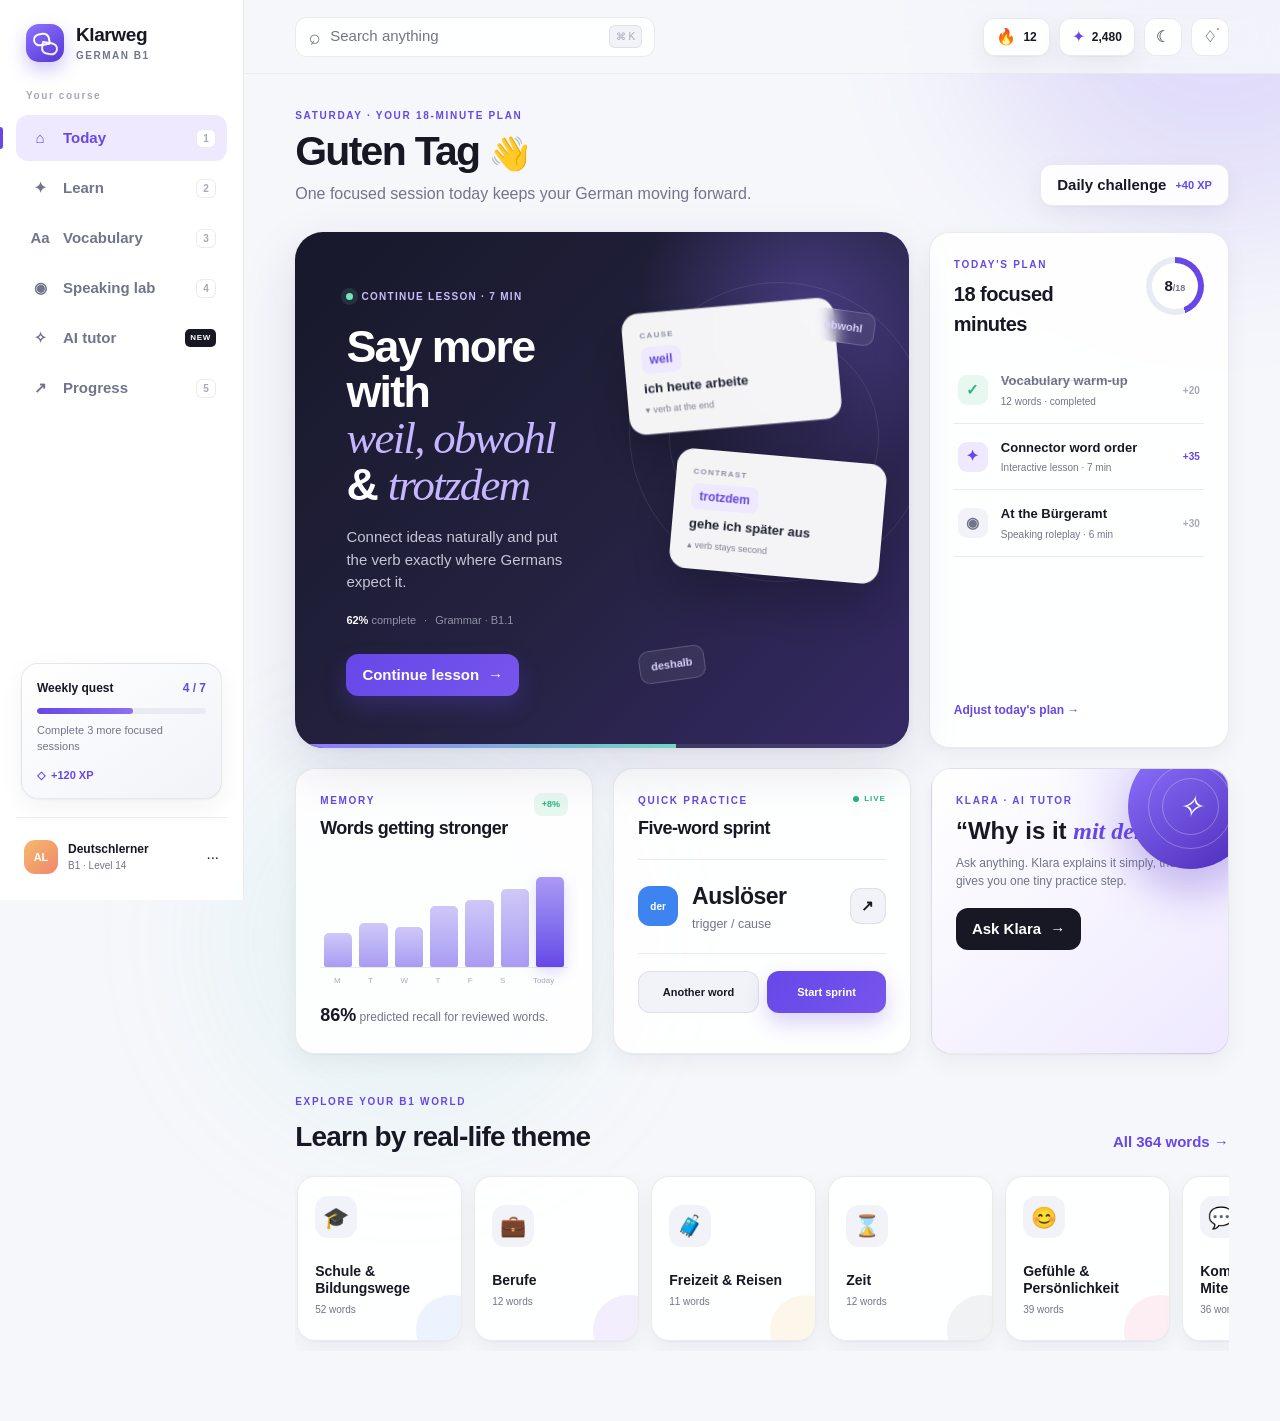
==== klarweg-b1-standalone.html @ aed91da8 "Language App Launch" ====
<!doctype html>
<html lang="en" data-theme="light">
<head>
  <meta charset="utf-8" />
  <meta name="viewport" content="width=device-width, initial-scale=1, viewport-fit=cover" />
  <meta name="theme-color" content="#6548e8" />
  <meta name="description" content="Klarweg is a premium, interactive German B1 learning experience with 364 thematic vocabulary items, adaptive practice and AI coaching." />
  <meta name="apple-mobile-web-app-capable" content="yes" />
  <meta name="apple-mobile-web-app-status-bar-style" content="default" />
  <title>Klarweg — German B1, made clear</title>
  
  
  <style>
:root {
  --bg: #f6f7fb;
  --surface: rgba(255,255,255,.9);
  --surface-solid: #ffffff;
  --surface-2: #f1f3f8;
  --surface-3: #e8ebf2;
  --ink: #171824;
  --muted: #72758a;
  --faint: #a7a9b7;
  --line: rgba(34,38,63,.09);
  --line-strong: rgba(34,38,63,.16);
  --purple: #6747e8;
  --purple-2: #8c72f2;
  --purple-soft: #eee9ff;
  --green: #27b47e;
  --green-soft: #e7f8f1;
  --rose: #ec5e8e;
  --blue: #4586ee;
  --cyan: #37b9d0;
  --amber: #f0a83b;
  --orange: #f27b43;
  --shadow-sm: 0 1px 2px rgba(15,19,38,.04), 0 8px 24px rgba(15,19,38,.05);
  --shadow-md: 0 20px 55px rgba(37,31,84,.12), 0 2px 8px rgba(37,31,84,.05);
  --shadow-lg: 0 32px 90px rgba(28,24,64,.22);
  --radius-sm: 12px;
  --radius: 20px;
  --radius-lg: 28px;
  --sidebar: 244px;
  --topbar: 74px;
  --der: #3e84f1;
  --die: #ef5c93;
  --das: #e7a93a;
}

html[data-theme="dark"] {
  --bg: #0f1119;
  --surface: rgba(26,28,40,.9);
  --surface-solid: #1a1c28;
  --surface-2: #222531;
  --surface-3: #2b2e3d;
  --ink: #f4f3fb;
  --muted: #a4a5b5;
  --faint: #6e7185;
  --line: rgba(255,255,255,.08);
  --line-strong: rgba(255,255,255,.15);
  --purple: #8e75ff;
  --purple-2: #a58eff;
  --purple-soft: #2b2646;
  --green-soft: #17352c;
  --shadow-sm: 0 1px 2px rgba(0,0,0,.15), 0 10px 28px rgba(0,0,0,.2);
  --shadow-md: 0 24px 60px rgba(0,0,0,.33);
  --shadow-lg: 0 35px 100px rgba(0,0,0,.48);
}

* { box-sizing: border-box; }
html { scroll-behavior: smooth; }
body {
  margin: 0;
  color: var(--ink);
  background: var(--bg);
  font-family: Inter, ui-sans-serif, -apple-system, BlinkMacSystemFont, "Segoe UI", sans-serif;
  font-size: 15px;
  line-height: 1.5;
  -webkit-font-smoothing: antialiased;
  text-rendering: optimizeLegibility;
  overflow-x: hidden;
}
button, input, select, textarea { font: inherit; color: inherit; }
button { cursor: pointer; }
button, a { -webkit-tap-highlight-color: transparent; }
button:focus-visible, a:focus-visible, input:focus-visible, select:focus-visible, textarea:focus-visible { outline: 3px solid color-mix(in srgb, var(--purple) 42%, transparent); outline-offset: 2px; }
::selection { background: color-mix(in srgb, var(--purple) 25%, transparent); }

.skip-link { position: fixed; left: 16px; top: -60px; z-index: 9999; background: var(--ink); color: var(--bg); padding: 10px 14px; border-radius: 10px; text-decoration: none; transition: top .2s; }
.skip-link:focus { top: 14px; }
.ambient { position: fixed; border-radius: 50%; filter: blur(80px); opacity: .18; pointer-events: none; z-index: -1; }
.ambient-one { width: 480px; height: 480px; background: #8064f5; top: -250px; right: -180px; }
.ambient-two { width: 360px; height: 360px; background: #62d1bd; bottom: -220px; left: 18%; opacity: .11; }

.app-shell { min-height: 100vh; }
.sidebar {
  position: fixed; inset: 0 auto 0 0; width: var(--sidebar); z-index: 60;
  display: flex; flex-direction: column; padding: 24px 16px 18px;
  background: color-mix(in srgb, var(--surface-solid) 94%, transparent);
  border-right: 1px solid var(--line); backdrop-filter: blur(18px);
}
.brand { display: flex; align-items: center; gap: 12px; padding: 0 10px 26px; color: var(--ink); text-decoration: none; }
.brand > span:last-child { display: flex; flex-direction: column; line-height: 1.1; }
.brand strong { font-size: 19px; letter-spacing: -.4px; }
.brand small { color: var(--muted); font-size: 10px; font-weight: 700; text-transform: uppercase; letter-spacing: 1.5px; margin-top: 4px; }
.brand-mark { position: relative; width: 38px; height: 38px; border-radius: 13px; background: linear-gradient(145deg, #8e73ff, #5636d6); box-shadow: 0 8px 18px rgba(99,68,225,.3); overflow: hidden; flex: 0 0 auto; }
.brand-mark i { position: absolute; display: block; border: 2.2px solid white; border-radius: 8px; width: 17px; height: 13px; transform: rotate(-10deg); }
.brand-mark i:first-child { top: 9px; left: 7px; border-bottom-right-radius: 2px; }
.brand-mark i:last-child { bottom: 7px; right: 6px; transform: rotate(10deg); border-top-left-radius: 2px; opacity: .9; }
.brand-mark.small { width: 32px; height: 32px; border-radius: 10px; }
.brand-mark.small i:first-child { top: 7px; left: 5px; }
.brand-mark.small i:last-child { bottom: 5px; right: 4px; }

.nav-label { margin: 0 10px 8px; font-size: 10px; letter-spacing: 1.6px; color: var(--faint); font-weight: 800; }
.side-nav { display: grid; gap: 4px; }
.nav-item { position: relative; width: 100%; border: 0; background: transparent; display: grid; grid-template-columns: 28px 1fr auto; align-items: center; gap: 8px; padding: 10px 11px; color: var(--muted); border-radius: 12px; font-weight: 650; text-align: left; transition: .2s ease; }
.nav-item:hover { color: var(--ink); background: var(--surface-2); transform: translateX(2px); }
.nav-item.active { color: var(--purple); background: var(--purple-soft); }
.nav-item.active::before { content:""; position: absolute; left: -16px; width: 3px; height: 22px; border-radius: 0 3px 3px 0; background: var(--purple); }
.nav-icon { width: 26px; height: 26px; display: grid; place-items: center; font-size: 15px; font-weight: 800; }
.nav-item kbd { color: var(--faint); font-family: inherit; font-size: 10px; font-weight: 700; border: 1px solid var(--line); border-radius: 6px; min-width: 20px; text-align: center; padding: 1px 4px; background: var(--surface-solid); }
.nav-new { font-size: 8px; letter-spacing: .7px; padding: 3px 5px; border-radius: 5px; background: var(--ink); color: var(--surface-solid); }
.sidebar-quest { margin: auto 5px 18px; border-radius: 17px; padding: 15px; border: 1px solid var(--line); background: linear-gradient(145deg, var(--surface-solid), var(--surface-2)); box-shadow: var(--shadow-sm); }
.quest-top { display: flex; justify-content: space-between; font-size: 12px; font-weight: 750; }
.quest-top strong { color: var(--purple); }
.mini-progress { height: 6px; border-radius: 8px; background: var(--surface-3); overflow: hidden; margin: 11px 0 8px; }
.mini-progress span { display:block; height:100%; background: linear-gradient(90deg,var(--purple),var(--purple-2)); border-radius: inherit; }
.sidebar-quest p { color: var(--muted); font-size: 11px; margin: 0 0 12px; }
.quest-gem { display:flex; align-items:center; gap:6px; font-weight:800; font-size:11px; color:var(--purple); }
.sidebar-footer { padding-top: 14px; border-top: 1px solid var(--line); }
.profile-mini { width:100%; display:grid; grid-template-columns: 34px 1fr auto; gap:10px; align-items:center; border:0; background:transparent; text-align:left; padding:8px; border-radius:12px; }
.profile-mini:hover { background: var(--surface-2); }
.avatar { width:34px;height:34px;border-radius:11px;display:grid;place-items:center;background:linear-gradient(135deg,#f6b96e,#f0876d);color:white;font-size:11px;font-weight:800; }
.profile-mini > span:nth-child(2) { display:flex; flex-direction:column; line-height:1.2; }
.profile-mini strong { font-size:12px; }
.profile-mini small { color:var(--muted); font-size:10px; margin-top:3px; }

.main { margin-left: var(--sidebar); min-height:100vh; }
.topbar { height:var(--topbar); position:sticky; top:0; z-index:50; display:flex; align-items:center; justify-content:flex-end; gap:18px; padding: 0 clamp(20px,4vw,52px); background: color-mix(in srgb, var(--bg) 84%, transparent); backdrop-filter: blur(18px); border-bottom: 1px solid color-mix(in srgb, var(--line) 50%, transparent); }
.mobile-brand { display:none; border:0; background:transparent; align-items:center; gap:8px; }
.global-search { margin-right:auto; border:1px solid var(--line); background: var(--surface); color:var(--muted); width:min(360px,32vw); height:40px; border-radius:12px; display:flex; align-items:center; gap:10px; padding:0 12px; text-align:left; box-shadow:0 1px 0 rgba(255,255,255,.5) inset; }
.global-search:hover { border-color:var(--line-strong); background:var(--surface-solid); }
.global-search span:first-child { font-size:20px; transform:rotate(-15deg); }
.global-search span:nth-child(2) { flex:1; }
kbd { font-family:inherit; }
.global-search kbd { font-size:10px; padding:3px 6px; border:1px solid var(--line); border-radius:6px; background:var(--surface-2); color:var(--faint); }
.top-actions { display:flex; gap:9px; align-items:center; }
.top-pill { height:38px; padding:0 12px; display:flex; gap:7px; align-items:center; border:1px solid var(--line); border-radius:12px; background:var(--surface); box-shadow:var(--shadow-sm); font-size:12px; }
.top-pill span { font-size:16px; }
.xp-pill span { color:var(--purple); }
.icon-button { width:38px;height:38px;display:grid;place-items:center;border:1px solid var(--line);border-radius:12px;background:var(--surface);font-size:16px;position:relative; }
.icon-button:hover { background:var(--surface-2); transform:translateY(-1px); }
.notification-button i { position:absolute;right:7px;top:7px;width:6px;height:6px;background:var(--rose);border:2px solid var(--surface-solid);border-radius:50%; }

.view-stack { padding: 14px clamp(20px,4vw,52px) 70px; max-width: 1540px; margin: 0 auto; }
.view { display:none; animation:viewIn .35s ease both; }
.view.active { display:block; }
@keyframes viewIn { from{opacity:0;transform:translateY(7px)} to{opacity:1;transform:none} }
.page-heading { display:flex; align-items:flex-end; justify-content:space-between; gap:28px; margin: 30px 0 26px; }
.page-heading.compact { margin-top:20px; }
.page-heading h1 { font-size:clamp(32px,3.2vw,48px); line-height:1.06; letter-spacing:-1.7px; margin:4px 0 9px; }
.page-heading p:not(.eyebrow) { color:var(--muted); max-width:680px; margin:0; font-size:16px; }
.eyebrow { font-size:10px; font-weight:850; letter-spacing:1.7px; color:var(--purple); margin:0 0 7px; }
.wave { display:inline-block; transform-origin:70% 80%; animation:wave 2.4s ease-in-out infinite; font-size:.8em; }
@keyframes wave { 0%,60%,100%{transform:rotate(0)} 68%{transform:rotate(13deg)} 76%{transform:rotate(-8deg)} 84%{transform:rotate(10deg)} 92%{transform:rotate(-4deg)} }

.button { border:0; border-radius:12px; min-height:42px; padding:0 16px; display:inline-flex; align-items:center; justify-content:center; gap:9px; font-weight:750; transition:.2s ease; white-space:nowrap; }
.button:hover { transform:translateY(-2px); }
.button.primary { background:linear-gradient(135deg,var(--purple),#7656ec); color:white; box-shadow:0 10px 22px rgba(102,70,229,.25); }
.button.primary:hover { box-shadow:0 14px 30px rgba(102,70,229,.34); }
.button.secondary { background:var(--surface-2); color:var(--ink); border:1px solid var(--line); }
.button.subtle { background:var(--surface); border:1px solid var(--line); box-shadow:var(--shadow-sm); }
.button.subtle span { color:var(--purple); font-size:11px; }
.button.ink { background:var(--ink); color:var(--surface-solid); }
.button.full { width:100%; }
.button.disabled, .button:disabled { opacity:.45; cursor:not-allowed; transform:none; box-shadow:none; }
.button-count { background:rgba(255,255,255,.2); border-radius:7px; min-width:25px; padding:2px 6px; font-size:11px; }
.text-button { border:0;background:transparent;color:var(--purple);font-weight:750;padding:4px 0; }
.text-button:hover { color:var(--purple-2); }

.card { background:var(--surface); border:1px solid var(--line); border-radius:var(--radius); box-shadow:var(--shadow-sm); }
.dashboard-grid { display:grid; grid-template-columns:minmax(0,1.65fr) minmax(300px,.78fr); gap:20px; }
.hero-card { min-height:430px; border-radius:var(--radius-lg); position:relative; overflow:hidden; display:grid; grid-template-columns:1.05fr .95fr; background:linear-gradient(135deg,#17182a 0%,#23213e 52%,#352965 100%); color:white; box-shadow:var(--shadow-md); }
.hero-card::before { content:""; position:absolute; width:360px;height:360px;border-radius:50%;background:radial-gradient(circle,rgba(139,110,255,.35),transparent 67%);right:-80px;top:-100px; }
.hero-card::after { content:""; position:absolute; inset:0; background-image:radial-gradient(rgba(255,255,255,.12) .7px,transparent .7px); background-size:20px 20px; mask-image:linear-gradient(90deg,transparent 20%,black 100%); opacity:.35; }
.hero-copy { padding:clamp(30px,4vw,55px); align-self:center; position:relative; z-index:3; }
.lesson-tag { display:inline-flex;align-items:center;gap:8px;color:#c8bdfc;font-weight:800;font-size:10px;letter-spacing:1.3px;margin-bottom:20px; }
.pulse-dot { width:7px;height:7px;border-radius:50%;background:#73e5b7;box-shadow:0 0 0 5px rgba(115,229,183,.12);animation:pulse 2s infinite; }
@keyframes pulse { 50%{box-shadow:0 0 0 9px rgba(115,229,183,0)} }
.hero-copy h2 { font-size:clamp(30px,3.5vw,53px);line-height:1.02;letter-spacing:-1.7px;margin:0 0 18px; }
.hero-copy h2 em { font-family:Georgia,serif;font-weight:500;color:#c6b6ff; }
.hero-copy > p { color:#c5c5d7;max-width:480px;font-size:15px;margin:0 0 18px; }
.hero-meta { display:flex;gap:8px;align-items:center;color:#9193aa;font-size:11px;margin-bottom:26px; }
.hero-meta b { color:white; }
.hero-start { min-width:170px; }
.hero-visual { position:relative; min-height:100%; z-index:2; perspective:900px; }
.orbit { position:absolute;border:1px solid rgba(255,255,255,.1);border-radius:50%; }
.orbit-a { width:300px;height:300px;right:-20px;top:50px; }
.orbit-b { width:210px;height:210px;right:30px;top:100px; }
.sentence-card { position:absolute;width:210px;padding:17px;border-radius:17px;background:rgba(255,255,255,.95);color:#1e2030;box-shadow:0 24px 50px rgba(0,0,0,.24);backdrop-filter:blur(8px);display:flex;flex-direction:column;gap:5px; }
.sentence-card small { font-size:8px;letter-spacing:1.2px;color:#8a8da3;font-weight:850; }
.sentence-card span { align-self:flex-start;background:#eee9ff;color:#6445dc;padding:4px 8px;border-radius:7px;font-weight:850;font-size:12px; }
.sentence-card b { font-size:13px; }
.sentence-card i { font-style:normal;color:#7d7f91;font-size:9px; }
.card-a { top:76px;left:10px;transform:rotate(-5deg) translateZ(12px);animation:floatA 5s ease-in-out infinite; }
.card-b { top:224px;right:26px;transform:rotate(5deg);animation:floatB 6s ease-in-out infinite; }
@keyframes floatA { 50%{transform:rotate(-3deg) translateY(-8px) translateZ(12px)} }
@keyframes floatB { 50%{transform:rotate(3deg) translateY(8px)} }
.floating-word { position:absolute;border:1px solid rgba(255,255,255,.18);color:#d8d2fa;background:rgba(255,255,255,.07);padding:7px 11px;border-radius:10px;font-weight:750;font-size:11px;backdrop-filter:blur(8px); }
.fw-one { right:34px;top:78px;transform:rotate(8deg); }
.fw-two { left:22px;bottom:67px;transform:rotate(-8deg); }
.hero-progress { position:absolute;left:0;right:0;bottom:0;height:4px;background:rgba(255,255,255,.09);z-index:4; }
.hero-progress span { display:block;height:100%;background:linear-gradient(90deg,#8f75ff,#71d7c2); }

.plan-card { padding:24px; display:flex; flex-direction:column; }
.card-heading { display:flex;align-items:flex-start;justify-content:space-between;gap:15px; }
.card-heading h3 { margin:0;font-size:20px;letter-spacing:-.5px; }
.card-heading.slim h3 { font-size:18px; }
.progress-ring { --size:58px; width:var(--size);height:var(--size);border-radius:50%;display:grid;place-items:center;background:conic-gradient(var(--purple) calc(var(--progress)*1%),var(--surface-3) 0);position:relative; }
.progress-ring::after { content:"";position:absolute;inset:6px;border-radius:50%;background:var(--surface-solid); }
.progress-ring span { position:relative;z-index:2;font-weight:850;font-size:15px; }
.progress-ring small { color:var(--muted);font-size:9px; }
.plan-list { display:grid;margin:18px 0 12px; }
.plan-item { display:grid;grid-template-columns:32px 1fr auto;align-items:center;gap:11px;background:transparent;border:0;text-align:left;padding:14px 4px;border-bottom:1px solid var(--line); }
.plan-item:hover { transform:translateX(3px); }
.plan-item > span:nth-child(2) { display:flex;flex-direction:column; }
.plan-item strong { font-size:13px; }
.plan-item small { color:var(--muted);font-size:10px;margin-top:3px; }
.plan-item b { color:var(--faint);font-size:10px; }
.plan-check,.plan-icon { width:30px;height:30px;border-radius:9px;display:grid;place-items:center;background:var(--surface-2);color:var(--muted);font-weight:800; }
.plan-item.done .plan-check { background:var(--green-soft);color:var(--green); }
.plan-item.done strong { color:var(--muted);text-decoration:line-through;text-decoration-color:var(--line-strong); }
.plan-item.current .plan-icon { background:var(--purple-soft);color:var(--purple); }
.plan-item.current b { color:var(--purple); }
.plan-card .text-button { margin-top:auto;align-self:flex-start;font-size:12px; }

.content-grid { display:grid;gap:20px;margin-top:20px; }
.content-grid.three { grid-template-columns:repeat(3,minmax(0,1fr)); }
.stat-card,.quick-card,.tutor-teaser { min-height:270px;padding:24px; }
.status { padding:5px 8px;border-radius:8px;background:var(--surface-2);color:var(--muted);font-size:9px;font-weight:800; }
.status.positive { background:var(--green-soft);color:var(--green); }
.retention-bars { height:105px;display:flex;align-items:flex-end;gap:7px;margin:21px 0 7px;padding:0 4px;border-bottom:1px solid var(--line); }
.retention-bars span { flex:1;min-width:10px;background:linear-gradient(180deg,color-mix(in srgb,var(--purple) 55%,white),var(--purple));border-radius:5px 5px 2px 2px;opacity:.55;transition:.3s; }
.retention-bars span:hover { opacity:1;transform:scaleY(1.04);transform-origin:bottom; }
.retention-bars span.today { opacity:1;box-shadow:0 5px 15px rgba(102,70,229,.2); }
.chart-labels { display:flex;justify-content:space-around;color:var(--faint);font-size:8px;margin-bottom:15px; }
.retention-card > p { color:var(--muted);font-size:12px;margin:0; }
.retention-card > p strong { color:var(--ink);font-size:18px; }
.live-dot { color:var(--green);font-size:8px;letter-spacing:1px;font-weight:850;display:flex;align-items:center;gap:5px; }
.live-dot::before { content:"";width:6px;height:6px;border-radius:50%;background:var(--green); }
.quick-word { display:grid;grid-template-columns:auto 1fr auto;gap:14px;align-items:center;padding:19px 0;border-block:1px solid var(--line);margin:17px 0; }
.quick-word > div { display:flex;flex-direction:column; }
.quick-word strong { font-size:23px;letter-spacing:-.5px; }
.quick-word small { color:var(--muted);margin-top:2px; }
.article-chip { width:40px;height:40px;display:grid;place-items:center;border-radius:12px;font-size:10px;font-weight:850;color:white; }
.article-chip.der { background:var(--der); }.article-chip.die{background:var(--die)}.article-chip.das{background:var(--das)}.article-chip.other{background:#7f8497}
.sound-button { width:36px;height:36px;border-radius:11px;border:1px solid var(--line);background:var(--surface-2);display:grid;place-items:center;font-weight:850; }
.sound-button:hover { background:var(--purple-soft);color:var(--purple); }
.sound-button.labeled { width:auto;padding:0 12px;display:inline-flex;gap:8px;font-size:11px; }
.quick-actions { display:flex;gap:8px; }
.quick-actions .button { flex:1;font-size:11px; }
.tutor-teaser { position:relative;overflow:hidden;background:radial-gradient(circle at 90% 0%,rgba(128,96,247,.2),transparent 36%),linear-gradient(140deg,var(--surface-solid),var(--purple-soft)); }
.tutor-teaser h3 { font-size:24px;line-height:1.15;margin:9px 0;max-width:230px; }
.tutor-teaser h3 em { color:var(--purple);font-family:Georgia,serif; }
.tutor-teaser > p:not(.eyebrow) { color:var(--muted);font-size:12px;max-width:260px;margin:0 0 18px; }
.tutor-orb { position:absolute;right:-25px;top:-25px;width:125px;height:125px;border-radius:50%;background:linear-gradient(145deg,#8f75ff,#4b2bb9);box-shadow:0 24px 45px rgba(88,54,197,.28);display:grid;place-items:center;color:white;font-size:30px; }
.tutor-orb span { position:absolute;border:1px solid rgba(255,255,255,.28);border-radius:50%;animation:orb 5s linear infinite; }
.tutor-orb span:first-child { inset:20px; }.tutor-orb span:nth-child(2){inset:34px;animation-direction:reverse;animation-duration:3s}
@keyframes orb { to{transform:rotate(360deg)} }

.topic-section { margin-top:40px; }
.section-heading { display:flex;align-items:end;justify-content:space-between;margin-bottom:16px; }
.section-heading h2 { margin:0;font-size:28px;letter-spacing:-.8px; }
.topic-scroller { display:grid;grid-template-columns:repeat(6,minmax(165px,1fr));gap:12px;overflow-x:auto;padding:2px 2px 10px;scrollbar-width:thin; }
.topic-card { min-height:165px;border:1px solid var(--line);border-radius:18px;padding:17px;background:var(--surface);text-align:left;position:relative;overflow:hidden;transition:.25s ease;box-shadow:var(--shadow-sm); }
.topic-card:hover { transform:translateY(-5px);box-shadow:var(--shadow-md); }
.topic-card .topic-icon { width:42px;height:42px;border-radius:13px;display:grid;place-items:center;background:var(--surface-2);font-size:21px;margin-bottom:25px; }
.topic-card strong { display:block;font-size:14px;line-height:1.2; }
.topic-card small { color:var(--muted);font-size:10px; }
.topic-card i { position:absolute;width:70px;height:70px;border-radius:50%;right:-25px;bottom:-25px;background:var(--topic-color,var(--purple));opacity:.1; }

.vocab-toolbar { padding:14px;display:grid;grid-template-columns:minmax(220px,1fr) auto 130px;gap:12px;align-items:center; }
.search-field { height:42px;border:1px solid var(--line);border-radius:11px;background:var(--surface-2);display:flex;align-items:center;gap:9px;padding:0 11px; }
.search-field span { font-size:19px;transform:rotate(-15deg);color:var(--muted); }
.search-field input { border:0;outline:0;background:transparent;min-width:0;flex:1; }
.search-field input::placeholder { color:var(--faint); }
.search-field kbd { color:var(--faint);border:1px solid var(--line);border-radius:6px;padding:1px 6px;font-size:10px; }
.segmented { display:flex;background:var(--surface-2);border-radius:11px;padding:4px;gap:2px; }
.segmented button { border:0;background:transparent;padding:7px 10px;border-radius:8px;color:var(--muted);font-size:11px;font-weight:700;display:flex;align-items:center;gap:5px; }
.segmented button.active { background:var(--surface-solid);color:var(--ink);box-shadow:var(--shadow-sm); }
.article-dot { width:7px;height:7px;border-radius:50%;display:inline-block;background:#8990a1; }
.article-dot.der { background:var(--der); }.article-dot.die{background:var(--die)}.article-dot.das{background:var(--das)}
select { min-height:42px;border:1px solid var(--line);border-radius:11px;background:var(--surface-2);padding:0 12px;outline:0; }
.category-strip { display:flex;gap:8px;overflow-x:auto;padding:18px 0 8px;scrollbar-width:none; }
.category-strip::-webkit-scrollbar { display:none; }
.category-chip { flex:0 0 auto;border:1px solid var(--line);background:var(--surface);border-radius:999px;padding:8px 12px;display:flex;align-items:center;gap:7px;font-size:11px;font-weight:700;color:var(--muted); }
.category-chip:hover,.category-chip.active { color:var(--purple);border-color:color-mix(in srgb,var(--purple) 28%,var(--line));background:var(--purple-soft); }
.category-chip small { opacity:.7; }
.vocab-meta { display:flex;justify-content:space-between;align-items:center;margin:12px 2px; }
.vocab-meta p { color:var(--muted);font-size:11px;margin:0; }
.legend { display:flex;gap:15px;color:var(--faint);font-size:9px; }
.legend span { display:flex;align-items:center;gap:5px; }
.word-grid { display:grid;grid-template-columns:repeat(4,minmax(0,1fr));gap:12px; }
.word-card { position:relative;min-height:154px;padding:17px;border:1px solid var(--line);background:var(--surface);border-radius:17px;text-align:left;overflow:hidden;transition:.22s ease;box-shadow:0 1px 2px rgba(10,13,30,.02); }
.word-card:hover { transform:translateY(-3px);box-shadow:var(--shadow-md);border-color:color-mix(in srgb,var(--article-color) 35%,var(--line)); }
.word-card::after { content:"";position:absolute;left:0;top:0;bottom:0;width:3px;background:var(--article-color);opacity:.85; }
.word-top { display:flex;align-items:center;justify-content:space-between;gap:8px;margin-bottom:18px; }
.word-unit { color:var(--faint);font-size:8px;font-weight:800;letter-spacing:.6px; }
.word-sound { width:28px;height:28px;border:0;border-radius:8px;background:var(--surface-2);color:var(--muted); }
.word-sound:hover { color:var(--purple); }
.word-card h3 { font-size:18px;line-height:1.15;margin:0 0 5px;letter-spacing:-.3px; }
.word-card .word-form { color:var(--faint);font-size:10px;white-space:nowrap;overflow:hidden;text-overflow:ellipsis;min-height:15px; }
.word-card .word-meaning { color:var(--muted);font-size:11px;margin:14px 0 0;line-height:1.35; }
.word-category { position:absolute;right:12px;bottom:10px;font-size:14px;opacity:.7; }
.load-more { display:flex;margin:24px auto 0;min-width:180px; }
.empty-state { text-align:center;padding:70px 20px; }
.empty-state > span { width:58px;height:58px;border-radius:18px;display:grid;place-items:center;background:var(--surface-2);font-size:26px;margin:0 auto 14px;transform:rotate(-15deg); }
.empty-state h3 { margin:0 0 5px; }.empty-state p{color:var(--muted);margin:0 0 16px;}

.lesson-top { display:grid;grid-template-columns:40px 1fr 40px;align-items:center;gap:18px;margin:10px 0 25px; }
.back-button { width:38px;height:38px;border-radius:12px;border:1px solid var(--line);background:var(--surface); }
.lesson-progress-wrap { display:grid;grid-template-columns:auto minmax(150px,460px) auto;justify-content:center;align-items:center;gap:12px;color:var(--muted);font-size:10px; }
.lesson-progress-wrap strong { color:var(--purple); }
.lesson-progress { height:6px;border-radius:9px;background:var(--surface-3);overflow:hidden; }
.lesson-progress i { display:block;height:100%;background:linear-gradient(90deg,var(--purple),#8d75f3);border-radius:inherit; }
.lesson-layout { display:grid;grid-template-columns:minmax(0,820px) minmax(250px,320px);gap:36px;justify-content:center; }
.lesson-content { min-width:0; }
.lesson-kicker { display:flex;gap:8px;color:var(--purple);font-size:9px;font-weight:850;letter-spacing:1px; }
.lesson-kicker span { padding:5px 8px;border-radius:8px;background:var(--purple-soft); }
.lesson-content > h1 { font-size:clamp(42px,5vw,67px);line-height:.98;letter-spacing:-2.5px;margin:22px 0 18px; }
.lesson-content > h1 em { color:var(--purple);font-family:Georgia,serif;font-weight:500; }
.lesson-lead { font-size:18px;color:var(--muted);max-width:700px;margin:0 0 28px; }
.story-scene { min-height:330px;border-radius:var(--radius-lg);overflow:hidden;background:linear-gradient(135deg,#dfeffc,#f5ecff);display:grid;grid-template-columns:.95fr 1.05fr;position:relative;border:1px solid rgba(86,102,156,.1); }
html[data-theme="dark"] .story-scene { background:linear-gradient(135deg,#202f3c,#302844); }
.scene-illustration { position:relative;overflow:hidden; }
.sun { position:absolute;width:70px;height:70px;border-radius:50%;background:#ffd76b;left:46px;top:43px;box-shadow:0 0 0 14px rgba(255,215,107,.18); }
.cloud { position:absolute;width:100px;height:30px;border-radius:30px;background:rgba(255,255,255,.78); }
.cloud::before,.cloud::after { content:"";position:absolute;border-radius:50%;background:inherit; }
.cloud::before{width:40px;height:40px;left:17px;top:-16px}.cloud::after{width:30px;height:30px;right:15px;top:-10px}
.c1{left:150px;top:60px}.c2{left:30px;top:125px;transform:scale(.75)}
.building { position:absolute;width:190px;height:145px;left:70px;bottom:0;background:#8b78d6;border-radius:22px 22px 0 0;box-shadow:inset -20px 0 rgba(0,0,0,.06);display:grid;grid-template-columns:repeat(2,35px);gap:18px;justify-content:center;padding-top:30px; }
.building i { height:32px;background:#dff6ff;border-radius:5px;box-shadow:inset 0 -8px rgba(58,77,121,.08); }
.person { position:absolute;right:20px;bottom:0;width:80px;height:150px; }
.person span { position:absolute;top:0;left:20px;width:40px;height:40px;border-radius:50%;background:#a25f46; }
.person b { position:absolute;top:36px;left:11px;width:58px;height:100px;border-radius:25px 25px 0 0;background:#ff7f6c; }
.scene-dialogue { background:color-mix(in srgb,var(--surface-solid) 88%,transparent);margin:28px;border-radius:22px;padding:28px;align-self:center;box-shadow:var(--shadow-md);backdrop-filter:blur(14px); }
.speaker { font-size:9px;font-weight:850;letter-spacing:1.4px;color:var(--purple); }
.scene-dialogue > p { font-size:24px;line-height:1.35;margin:10px 0 16px; }
.scene-dialogue mark { background:var(--purple-soft);color:var(--purple);padding:2px 5px;border-radius:5px; }
.scene-dialogue strong { color:var(--rose); }
.translation { display:flex;gap:5px;flex-wrap:wrap;color:var(--muted);font-size:10px;margin-bottom:18px; }
.translation span { padding:4px 6px;border-radius:5px;background:var(--surface-2); }
.concept-block,.practice-block { padding:55px 0 20px; }
.concept-block h2,.practice-block h2 { font-size:34px;letter-spacing:-1px;margin:0 0 10px; }
.concept-block > p:not(.eyebrow) { color:var(--muted);font-size:16px;max-width:740px; }
.grammar-visual { margin:28px 0;display:grid;grid-template-columns:1fr auto 1fr;gap:12px;align-items:center; }
.clause { display:flex;flex-wrap:wrap;gap:7px;padding:22px;border:1px solid var(--line);border-radius:18px;background:var(--surface);position:relative;min-height:125px;align-content:center; }
.clause small { width:100%;color:var(--faint);font-size:8px;font-weight:850;letter-spacing:1px;margin-bottom:4px; }
.token { background:var(--surface-2);border:1px solid var(--line);padding:8px 10px;border-radius:9px;font-weight:700;font-size:12px; }
.token.connector { color:var(--purple);background:var(--purple-soft); }.token.verb{color:var(--rose);background:color-mix(in srgb,var(--rose) 10%,var(--surface-solid));}
.clause i { position:absolute;right:18px;bottom:10px;color:var(--faint);font-size:9px;font-style:normal; }
.comma { font-family:Georgia,serif;font-size:48px;color:var(--faint);align-self:end; }
.memory-tip { display:flex;gap:13px;padding:17px;border-radius:14px;background:var(--green-soft);color:color-mix(in srgb,var(--green) 65%,var(--ink)); }
.memory-tip span { font-size:22px; }.memory-tip p{margin:0;font-size:12px;}.memory-tip em{font-family:Georgia,serif;}
.practice-heading { display:flex;justify-content:space-between;align-items:flex-start; }
.question-count { color:var(--muted);font-size:10px;padding:5px 8px;border-radius:7px;background:var(--surface-2); }
.prompt { color:var(--muted);font-size:16px;margin:16px 0; }
.answer-zone { min-height:72px;border:2px dashed var(--line-strong);border-radius:16px;background:var(--surface);padding:14px;display:flex;gap:8px;flex-wrap:wrap;align-items:center; }
.answer-placeholder { color:var(--faint);font-size:12px;margin:auto; }
.word-bank { display:flex;gap:8px;flex-wrap:wrap;padding:18px 0; }
.word-bank button,.answer-zone button { padding:9px 12px;border-radius:10px;border:1px solid var(--line);background:var(--surface-solid);font-weight:700;box-shadow:var(--shadow-sm); }
.word-bank button:hover { transform:translateY(-2px);border-color:var(--purple); }
.answer-zone button { background:var(--purple-soft);color:var(--purple);border-color:transparent; }
.practice-actions { display:flex;justify-content:space-between; }
.feedback { margin-top:16px;padding:14px 16px;border-radius:13px;font-size:12px; }
.feedback.correct { background:var(--green-soft);color:var(--green); }.feedback.wrong{background:color-mix(in srgb,var(--rose) 11%,var(--surface-solid));color:var(--rose)}
.lesson-aside { padding-top:88px; }
.lesson-outline { padding:20px;position:sticky;top:90px; }
.lesson-outline ol { list-style:none;padding:0;margin:14px 0 0;display:grid; }
.lesson-outline li { display:grid;grid-template-columns:28px 1fr;gap:10px;align-items:center;padding:13px 0;border-bottom:1px solid var(--line); }
.lesson-outline li:last-child { border-bottom:0; }
.lesson-outline li > span { width:27px;height:27px;border-radius:9px;display:grid;place-items:center;background:var(--surface-2);color:var(--muted);font-size:10px;font-weight:800; }
.lesson-outline li div { display:flex;flex-direction:column; }.lesson-outline strong{font-size:11px}.lesson-outline small{font-size:9px;color:var(--muted);margin-top:2px}
.lesson-outline li.done > span { background:var(--green-soft);color:var(--green); }.lesson-outline li.active>span{background:var(--purple);color:white;box-shadow:0 5px 14px rgba(102,70,229,.25)}
.teacher-note { display:flex;gap:12px;padding:17px;margin:14px 0; }
.teacher-avatar { width:34px;height:34px;border-radius:11px;background:linear-gradient(135deg,#8f76fa,#5534c8);color:white;display:grid;place-items:center;font-weight:850;flex:0 0 auto; }
.teacher-note p:last-child { margin:0;color:var(--muted);font-size:10px; }

.lab-level { border:1px solid var(--line);border-radius:14px;background:var(--surface);padding:10px 14px;display:flex;flex-direction:column; }
.lab-level span{color:var(--muted);font-size:9px}.lab-level strong{font-size:12px;margin-top:2px}
.scenario-grid { display:grid;grid-template-columns:repeat(3,1fr);gap:16px; }
.scenario-card { border:1px solid var(--line);background:var(--surface);border-radius:var(--radius);overflow:hidden;text-align:left;padding:0;transition:.25s;box-shadow:var(--shadow-sm); }
.scenario-card:hover { transform:translateY(-5px);box-shadow:var(--shadow-md); }
.scenario-art { height:150px;display:grid;place-items:center;font-size:52px;position:relative;overflow:hidden; }
.scenario-art::after { content:"";position:absolute;width:150px;height:150px;border-radius:50%;background:rgba(255,255,255,.28);right:-40px;top:-50px; }
.scenario-art.city{background:linear-gradient(135deg,#e5dcff,#c7b9ff)}.scenario-art.doctor{background:linear-gradient(135deg,#d7f4ef,#aee4d9)}.scenario-art.work{background:linear-gradient(135deg,#fce2ca,#f4be8e)}
.scenario-card > div:last-child { padding:19px; }
.difficulty { color:var(--purple);font-size:8px;font-weight:850;letter-spacing:1px; }
.scenario-card h3 { font-size:20px;margin:7px 0 5px; }.scenario-card p{color:var(--muted);font-size:11px;min-height:35px;margin:0 0 16px}.scenario-footer{display:flex;justify-content:space-between;color:var(--muted);font-size:9px}.scenario-footer b{color:var(--purple)}
.speaking-studio { margin-top:22px;padding:clamp(24px,4vw,42px);display:grid;grid-template-columns:1fr 1fr;gap:30px;align-items:center;background:radial-gradient(circle at 86% 20%,rgba(112,87,238,.15),transparent 30%),var(--surface); }
.studio-copy h2 { font-size:32px;letter-spacing:-1px;margin:0 0 8px; }.studio-copy>p:not(.eyebrow){color:var(--muted);max-width:520px}.prompt-chips{display:flex;flex-wrap:wrap;gap:7px;margin-top:18px}.prompt-chips button,.suggestion-row button{border:1px solid var(--line);background:var(--surface-2);border-radius:999px;padding:7px 10px;font-size:9px;color:var(--muted)}.prompt-chips button:hover{border-color:var(--purple);color:var(--purple)}
.recorder { min-height:270px;border-radius:24px;background:linear-gradient(150deg,#171827,#28213f);color:white;display:flex;flex-direction:column;align-items:center;justify-content:center;position:relative;overflow:hidden; }
.recorder::before { content:"";position:absolute;width:240px;height:240px;border-radius:50%;background:radial-gradient(circle,rgba(126,94,241,.35),transparent 65%); }
.waveform { display:flex;align-items:center;gap:4px;height:56px;position:relative;z-index:2; }
.waveform i { width:3px;height:10px;background:#9e8af5;border-radius:5px;transition:.2s; }
.recorder.recording .waveform i { animation:waveform .7s ease-in-out infinite alternate; }
.recorder.recording .waveform i:nth-child(2n){animation-delay:.1s}.recorder.recording .waveform i:nth-child(3n){animation-delay:.2s}.recorder.recording .waveform i:nth-child(4n){animation-delay:.3s}
@keyframes waveform { to{height:48px;background:#75d7bd} }
#record-button { width:68px;height:68px;border-radius:50%;border:7px solid rgba(255,255,255,.12);background:#fff;color:#ed5e70;display:grid;place-items:center;font-size:24px;position:relative;z-index:2;box-shadow:0 15px 30px rgba(0,0,0,.25); }
.recorder.recording #record-button span { width:18px;height:18px;border-radius:5px;background:#ed5e70;font-size:0; }
.recorder p { margin:14px 0 2px;font-weight:750;position:relative;z-index:2; }.recorder small{color:#9c9db0;font-size:8px;position:relative;z-index:2}

.tutor-shell { min-height:calc(100vh - 120px);display:grid;grid-template-columns:270px 1fr;overflow:hidden; }
.chat-sidebar { padding:24px;border-right:1px solid var(--line);display:flex;flex-direction:column;gap:18px;background:var(--surface-2); }
.chat-sidebar h2 { margin:0;font-size:27px; }.chat-sidebar>div:first-child>p:last-child{margin:2px 0 0;color:var(--muted);font-size:11px}
.chat-history { display:grid;gap:5px; }.chat-history .nav-label{margin:0 7px 4px}.chat-history button{border:0;background:transparent;border-radius:10px;padding:10px;text-align:left;display:flex;flex-direction:column;gap:2px}.chat-history button:hover,.chat-history button.active{background:var(--surface-solid)}.chat-history span{font-size:11px;font-weight:700}.chat-history small{color:var(--muted);font-size:8px}
.tutor-settings { margin-top:auto;display:flex;gap:10px;align-items:center;padding:12px;border:1px solid var(--line);border-radius:12px;background:var(--surface-solid); }.tutor-settings>span{width:30px;height:30px;border-radius:9px;display:grid;place-items:center;background:var(--purple-soft);color:var(--purple)}.tutor-settings p{margin:0;display:flex;flex-direction:column}.tutor-settings strong{font-size:9px}.tutor-settings small{font-size:8px;color:var(--muted)}
.chat-main { min-width:0;display:grid;grid-template-rows:auto 1fr auto auto auto;max-height:calc(100vh - 120px); }
.chat-header { height:66px;border-bottom:1px solid var(--line);display:flex;align-items:center;padding:0 20px;gap:10px; }.chat-header>div:nth-child(2){display:flex;flex-direction:column;line-height:1.2}.chat-header strong{font-size:12px}.chat-header small{color:var(--muted);font-size:8px}.chat-header small i{display:inline-block;width:6px;height:6px;background:var(--green);border-radius:50%;margin-right:4px}.chat-header .icon-button{margin-left:auto}
.klara-avatar { width:38px;height:38px;border-radius:13px;display:grid;place-items:center;background:linear-gradient(135deg,#8b72f5,#5533c5);color:white;position:relative;box-shadow:0 8px 20px rgba(102,70,229,.25); }.klara-avatar i{position:absolute;inset:7px;border:1px solid rgba(255,255,255,.3);border-radius:50%}
.chat-messages { overflow-y:auto;padding:30px clamp(22px,5vw,70px);display:flex;flex-direction:column;gap:22px; }
.message { display:flex;gap:10px;max-width:750px; }.message.user{align-self:flex-end;background:var(--purple);color:white;padding:12px 16px;border-radius:17px 17px 4px 17px;max-width:560px}.message p{margin:0;line-height:1.6}.message-avatar{width:30px;height:30px;border-radius:10px;background:var(--purple-soft);color:var(--purple);display:grid;place-items:center;font-weight:850;flex:0 0 auto}.message-body{padding:0 0 0 2px;flex:1}.message-body>p{margin:0 0 13px}.message-body em{font-family:Georgia,serif;color:var(--purple)}
.mini-rule { display:flex;align-items:center;gap:8px;flex-wrap:wrap;padding:14px;border-radius:13px;background:var(--surface-2);margin:14px 0;font-weight:750;font-size:11px}.mini-rule span{padding:7px 9px;border-radius:8px;background:var(--surface-solid)}.mini-rule .rule-prep{background:var(--purple-soft);color:var(--purple)}.mini-rule .rule-article{background:color-mix(in srgb,var(--rose) 11%,var(--surface-solid));color:var(--rose)}
.tiny-practice { margin-top:16px;padding:15px;border:1px solid var(--line);border-radius:14px;background:var(--surface)}.tiny-practice small{color:var(--purple);font-size:8px;font-weight:850;letter-spacing:1px}.tiny-practice p{margin:6px 0 12px}.tiny-practice div{display:flex;gap:7px}.tiny-practice button{border:1px solid var(--line);background:var(--surface-2);border-radius:8px;padding:7px 14px;font-weight:750}.tiny-practice button.correct{background:var(--green-soft);color:var(--green);border-color:transparent}.tiny-practice button.wrong{background:color-mix(in srgb,var(--rose) 11%,var(--surface-solid));color:var(--rose);border-color:transparent}
.suggestion-row { padding:0 clamp(22px,5vw,70px) 10px;display:flex;gap:7px;overflow-x:auto; }.suggestion-row button{white-space:nowrap}.suggestion-row button:hover{color:var(--purple);border-color:var(--purple)}
.chat-composer { margin:0 clamp(22px,5vw,70px);border:1px solid var(--line-strong);border-radius:17px;background:var(--surface-solid);display:grid;grid-template-columns:auto 1fr auto;align-items:end;padding:8px;box-shadow:var(--shadow-md)}.chat-composer textarea{border:0;outline:0;background:transparent;padding:8px;resize:none;max-height:120px}.attach-button,.send-button{width:36px;height:36px;border:0;border-radius:10px;background:var(--surface-2);font-weight:850}.send-button{background:var(--purple);color:white}.chat-disclaimer{text-align:center;color:var(--faint);font-size:8px;margin:7px 0 12px}
.typing { display:flex;gap:4px;padding:10px 0; }.typing i{width:6px;height:6px;border-radius:50%;background:var(--faint);animation:typing 1s infinite}.typing i:nth-child(2){animation-delay:.15s}.typing i:nth-child(3){animation-delay:.3s}@keyframes typing{50%{transform:translateY(-4px);background:var(--purple)}}

.metric-grid { display:grid;grid-template-columns:repeat(4,1fr);gap:14px; }.metric{padding:21px;position:relative}.metric-icon{width:36px;height:36px;border-radius:11px;background:var(--purple-soft);color:var(--purple);display:grid;place-items:center;font-weight:850}.metric p{color:var(--muted);font-size:10px;margin:15px 0 2px}.metric h2{font-size:27px;margin:0;letter-spacing:-.7px}.metric small{color:var(--green);font-size:9px}
.progress-main-grid { display:grid;grid-template-columns:1.7fr .8fr;gap:16px;margin-top:16px; }.activity-chart,.level-card{padding:24px;min-height:330px}.chart-stat{display:flex;flex-direction:column;text-align:right}.chart-stat strong{font-size:20px}.chart-stat small{color:var(--muted);font-size:8px}.activity-bars{height:185px;display:flex;align-items:flex-end;gap:5px;padding:20px 0 8px;border-bottom:1px solid var(--line)}.activity-bars span{flex:1;background:var(--purple);border-radius:4px 4px 1px 1px;min-width:4px;opacity:.38;transition:.2s}.activity-bars span:hover{opacity:1}.activity-bars span.current{opacity:1;background:linear-gradient(180deg,var(--purple-2),var(--purple))}.activity-axis{display:flex;justify-content:space-between;color:var(--faint);font-size:8px;margin-top:9px}
.level-card{text-align:center;background:radial-gradient(circle at 50% 35%,rgba(102,70,229,.16),transparent 36%),var(--surface)}.level-orbit{width:130px;height:130px;border-radius:50%;margin:7px auto 12px;display:grid;place-items:center;background:conic-gradient(var(--purple) 44%,var(--surface-3) 0);position:relative}.level-orbit::after{content:"";position:absolute;inset:8px;border-radius:50%;background:var(--surface-solid)}.level-orbit div{position:relative;z-index:2;display:flex;flex-direction:column}.level-orbit span{font-size:32px;font-weight:850}.level-orbit small{color:var(--purple);font-weight:800}.level-card h3{margin:0 0 5px}.level-card>p:not(.eyebrow){color:var(--muted);font-size:10px;max-width:260px;margin:0 auto 20px}.level-path{display:flex;align-items:center;justify-content:center}.level-path span{width:29px;height:29px;border-radius:50%;display:grid;place-items:center;border:1px solid var(--line);background:var(--surface-solid);font-size:9px;font-weight:800;color:var(--faint)}.level-path span.done{background:var(--green-soft);color:var(--green)}.level-path span.current{background:var(--purple);color:white;box-shadow:0 6px 15px rgba(102,70,229,.25)}.level-path i{width:25px;height:2px;background:var(--surface-3)}
.skill-grid { display:grid;grid-template-columns:1.3fr .7fr;gap:16px;margin-top:16px}.skill-card,.focus-card{padding:24px}.skill-list{display:grid;gap:15px;margin-top:22px}.skill-list>div{display:grid;grid-template-columns:90px 1fr 26px;align-items:center;gap:10px;font-size:10px}.skill-list i{height:7px;border-radius:8px;background:var(--surface-3);overflow:hidden}.skill-list b{display:block;height:100%;border-radius:inherit;background:linear-gradient(90deg,var(--purple),var(--purple-2))}.skill-list strong{text-align:right;color:var(--muted)}.focus-card{position:relative;overflow:hidden;background:linear-gradient(145deg,#171827,#2a2247);color:white}.focus-card .eyebrow{color:#b9a9ff}.focus-card h3{font-size:27px;line-height:1.1;margin:12px 0}.focus-card>p:not(.eyebrow){color:#b5b5c6;font-size:11px;max-width:350px;margin:0 0 23px}.focus-glow{position:absolute;width:220px;height:220px;border-radius:50%;background:radial-gradient(circle,rgba(130,97,245,.45),transparent 70%);right:-70px;top:-100px}

.mobile-nav { display:none; }

.modal { border:0;padding:0;background:var(--surface-solid);color:var(--ink);border-radius:24px;box-shadow:var(--shadow-lg);max-width:min(92vw,640px);width:100%; }
.modal::backdrop { background:rgba(12,13,22,.62);backdrop-filter:blur(8px); }
.modal[open] { animation:modalIn .25s ease both; }
@keyframes modalIn{from{opacity:0;transform:translateY(15px) scale(.98)}to{opacity:1;transform:none}}
.modal-header { display:flex;align-items:flex-start;justify-content:space-between;padding:22px 24px 15px; }.modal-header h2{margin:0;font-size:24px}.close-button{width:34px;height:34px;border-radius:10px;border:1px solid var(--line);background:var(--surface-2);font-size:20px}.close-button:hover{background:var(--surface-3)}
.flashcard-modal { padding-bottom:22px; }.sprint-progress{display:grid;grid-template-columns:auto 1fr auto;align-items:center;gap:10px;padding:0 24px 15px;color:var(--muted);font-size:9px}.sprint-progress>div{height:5px;border-radius:6px;background:var(--surface-3);overflow:hidden}.sprint-progress i{display:block;height:100%;background:var(--purple);border-radius:inherit}.sprint-progress strong{color:var(--green)}
.flashcard { width:calc(100% - 48px);height:330px;margin:0 24px;border:0;background:transparent;perspective:1000px;position:relative; }.flash-face{position:absolute;inset:0;border-radius:22px;backface-visibility:hidden;transition:transform .55s cubic-bezier(.2,.7,.2,1);display:flex;flex-direction:column;align-items:center;justify-content:center;padding:35px;background:linear-gradient(145deg,var(--surface-2),var(--surface-solid));border:1px solid var(--line);box-shadow:inset 0 1px 0 rgba(255,255,255,.3)}.flash-face.back{transform:rotateY(180deg);background:radial-gradient(circle at 80% 10%,rgba(102,70,229,.14),transparent 35%),var(--surface-2)}.flashcard.flipped .front{transform:rotateY(180deg)}.flashcard.flipped .back{transform:rotateY(360deg)}.flash-article{padding:6px 10px;border-radius:9px;color:white;background:var(--der);font-size:10px;font-weight:850}.flash-face h2{font-size:39px;letter-spacing:-1px;margin:16px 0 3px;text-align:center}.flash-face>p:not(.flash-example){color:var(--muted);margin:0}.flash-face>small{color:var(--faint);position:absolute;bottom:22px}.flip-hint{position:absolute;right:18px;top:15px;color:var(--faint);font-size:17px}.flash-category{color:var(--purple);font-size:9px;font-weight:850;letter-spacing:.8px}.flash-example{color:var(--muted);font-family:Georgia,serif;font-style:italic;text-align:center;max-width:440px}.recall-actions{display:grid;grid-template-columns:repeat(3,1fr);gap:9px;padding:16px 24px 0}.recall{border:1px solid var(--line);background:var(--surface-2);border-radius:13px;padding:11px;display:grid;grid-template-columns:auto 1fr;grid-template-rows:auto auto;column-gap:8px;text-align:left}.recall>span{grid-row:1/3;width:28px;height:28px;border-radius:8px;display:grid;place-items:center;background:var(--surface-solid)}.recall strong{font-size:10px}.recall small{color:var(--muted);font-size:8px}.recall.again:hover{color:var(--rose);border-color:var(--rose)}.recall.hard:hover{color:var(--amber);border-color:var(--amber)}.recall.good:hover{color:var(--green);border-color:var(--green)}
.challenge-modal{padding-bottom:24px}.challenge-prompt{color:var(--muted);padding:0 24px;margin:0 0 14px}.challenge-options{display:grid;gap:9px;padding:0 24px}.challenge-options button{border:1px solid var(--line);background:var(--surface-2);border-radius:13px;padding:14px;text-align:left;display:flex;align-items:center;gap:11px}.challenge-options button span{width:28px;height:28px;border-radius:8px;display:grid;place-items:center;background:var(--surface-solid);font-weight:850}.challenge-options button:hover{border-color:var(--purple)}.challenge-options button.correct{background:var(--green-soft);border-color:var(--green);color:var(--green)}.challenge-options button.wrong{background:color-mix(in srgb,var(--rose) 11%,var(--surface-solid));border-color:var(--rose);color:var(--rose)}.challenge-feedback{margin:14px 24px 0;padding:13px;border-radius:12px;background:var(--green-soft);color:var(--green);font-size:11px}
.command-modal{max-width:min(92vw,680px);border-radius:18px;overflow:hidden}.command-search{height:62px;display:grid;grid-template-columns:auto 1fr auto;align-items:center;gap:10px;padding:0 16px;border-bottom:1px solid var(--line)}.command-search>span{font-size:22px;transform:rotate(-15deg);color:var(--muted)}.command-search input{border:0;outline:0;background:transparent;font-size:15px}.command-search kbd{font-size:9px;color:var(--faint);padding:3px 6px;border:1px solid var(--line);border-radius:6px}.command-results{max-height:410px;overflow-y:auto;padding:9px}.command-group-label{padding:8px 9px 5px;color:var(--faint);font-size:8px;font-weight:850;letter-spacing:1px}.command-result{width:100%;border:0;background:transparent;border-radius:10px;padding:10px;display:grid;grid-template-columns:34px 1fr auto;gap:10px;align-items:center;text-align:left}.command-result:hover,.command-result.selected{background:var(--purple-soft)}.command-result>span:first-child{width:34px;height:34px;border-radius:10px;display:grid;place-items:center;background:var(--surface-2)}.command-result div{display:flex;flex-direction:column}.command-result strong{font-size:11px}.command-result small{color:var(--muted);font-size:8px}.command-result>small{font-size:8px;color:var(--faint)}.command-footer{border-top:1px solid var(--line);padding:9px 14px;display:flex;gap:16px;color:var(--faint);font-size:8px}.command-footer i{font-style:normal;color:var(--muted);border:1px solid var(--line);padding:1px 4px;border-radius:4px}
.toast{position:fixed;right:25px;bottom:25px;z-index:1000;background:var(--ink);color:var(--surface-solid);border-radius:13px;padding:11px 15px;display:flex;align-items:center;gap:9px;box-shadow:var(--shadow-lg);transform:translateY(90px);opacity:0;transition:.3s}.toast.show{transform:none;opacity:1}.toast span{width:22px;height:22px;border-radius:7px;background:var(--green);color:white;display:grid;place-items:center;font-size:10px}.toast p{margin:0;font-size:11px;font-weight:700}

@media (max-width: 1220px) {
  :root { --sidebar: 214px; }
  .content-grid.three { grid-template-columns:1fr 1fr; }
  .tutor-teaser { grid-column:1/-1; min-height:210px; }
  .word-grid { grid-template-columns:repeat(3,1fr); }
  .topic-scroller { grid-template-columns:repeat(6,180px); }
  .hero-card { grid-template-columns:1.1fr .9fr; }
  .hero-visual { transform:scale(.9);transform-origin:center right; }
}

@media (max-width: 980px) {
  :root { --sidebar: 82px; }
  .sidebar { padding-inline:12px; }
  .brand { padding-inline:10px;justify-content:center; }.brand>span:last-child{display:none}
  .nav-label,.nav-item>span:nth-child(2),.nav-item kbd,.nav-new,.sidebar-quest,.profile-mini>span:not(.avatar){display:none}
  .nav-item{grid-template-columns:1fr;justify-items:center;padding:10px}.nav-item.active::before{left:-12px}.sidebar-footer{display:grid;place-items:center}.profile-mini{display:block;width:auto}.avatar{width:38px;height:38px}
  .dashboard-grid { grid-template-columns:1fr; }
  .plan-card { min-height:350px; }
  .hero-card { min-height:420px; }
  .vocab-toolbar { grid-template-columns:1fr 1fr; }.vocab-toolbar .search-field{grid-column:1/-1}.word-grid{grid-template-columns:repeat(2,1fr)}
  .lesson-layout { grid-template-columns:1fr; }.lesson-aside{padding-top:0;display:grid;grid-template-columns:1fr 1fr;gap:12px}.lesson-outline{position:static;grid-row:span 2}.teacher-note{margin:0}
  .scenario-grid { grid-template-columns:1fr 1fr; }.scenario-card:last-child{grid-column:1/-1}.speaking-studio{grid-template-columns:1fr}
  .tutor-shell { grid-template-columns:210px 1fr; }.chat-sidebar{padding:18px}
  .metric-grid { grid-template-columns:repeat(2,1fr); }
}

@media (max-width: 760px) {
  :root { --topbar: 62px; }
  body { padding-bottom:72px; }
  .ambient { display:none; }
  .sidebar { display:none; }
  .main { margin-left:0; }
  .topbar { padding:0 14px;justify-content:space-between; }
  .mobile-brand { display:flex; }
  .global-search { width:40px;height:40px;padding:0;justify-content:center;margin:0;order:2; }.global-search span:nth-child(2),.global-search kbd{display:none}.global-search span:first-child{font-size:21px}
  .top-actions{order:3}.xp-pill,.notification-button{display:none}.streak-pill{height:36px;padding:0 9px}.icon-button{width:36px;height:36px}
  .view-stack { padding: 5px 14px 30px; }
  .page-heading,.page-heading.compact { align-items:flex-start;flex-direction:column;margin:22px 0 18px;gap:15px }.page-heading h1{font-size:35px}.page-heading p:not(.eyebrow){font-size:14px}.page-heading>.button{width:100%}
  .dashboard-grid { gap:14px; }.hero-card{grid-template-columns:1fr;min-height:590px}.hero-copy{padding:30px 25px 20px}.hero-copy h2{font-size:38px}.hero-visual{min-height:235px;transform:scale(.9);transform-origin:center}.card-a{top:18px;left:20px}.card-b{top:125px;right:20px}.fw-one{top:15px}.fw-two{bottom:5px}
  .content-grid.three { grid-template-columns:1fr;gap:14px }.tutor-teaser{grid-column:auto}.topic-section{margin-top:28px}.section-heading h2{font-size:24px}.topic-scroller{grid-template-columns:repeat(6,160px)}
  .vocab-toolbar { grid-template-columns:1fr;padding:10px }.vocab-toolbar .search-field{grid-column:auto}.segmented{overflow-x:auto}.segmented button{flex:1}.word-grid{grid-template-columns:1fr 1fr;gap:9px}.word-card{min-height:145px;padding:14px}.word-card h3{font-size:16px}.legend{display:none}
  .lesson-top{grid-template-columns:36px 1fr 36px}.lesson-progress-wrap{grid-template-columns:1fr auto}.lesson-progress-wrap>span{display:none}.lesson-content>h1{font-size:43px}.lesson-lead{font-size:15px}.story-scene{grid-template-columns:1fr;min-height:520px}.scene-illustration{min-height:220px}.scene-dialogue{margin:15px}.grammar-visual{grid-template-columns:1fr}.comma{display:none}.concept-block,.practice-block{padding-top:38px}.concept-block h2,.practice-block h2{font-size:28px}.lesson-aside{grid-template-columns:1fr}.lesson-outline{grid-row:auto}.teacher-note{margin:0}.lesson-aside>.button{margin-bottom:10px}
  .scenario-grid { grid-template-columns:1fr; }.scenario-card:last-child{grid-column:auto}.speaking-studio{padding:20px}.recorder{min-height:250px}
  .tutor-view{margin-inline:-14px}.tutor-shell{border-radius:0;border-inline:0;grid-template-columns:1fr;min-height:calc(100vh - 135px)}.chat-sidebar{display:none}.chat-main{max-height:calc(100vh - 135px)}.chat-messages{padding:22px 15px}.suggestion-row{padding-inline:15px}.chat-composer{margin-inline:15px}
  .metric-grid{grid-template-columns:1fr 1fr;gap:9px}.metric{padding:15px}.progress-main-grid,.skill-grid{grid-template-columns:1fr}.activity-chart,.level-card{padding:18px}.skill-list>div{grid-template-columns:74px 1fr 25px}
  .mobile-nav { position:fixed;left:8px;right:8px;bottom:8px;height:62px;z-index:80;display:grid;grid-template-columns:repeat(5,1fr);background:color-mix(in srgb,var(--surface-solid) 94%,transparent);border:1px solid var(--line);border-radius:18px;padding:6px;box-shadow:var(--shadow-lg);backdrop-filter:blur(20px);padding-bottom:max(6px,env(safe-area-inset-bottom)); }.mobile-nav button{border:0;background:transparent;border-radius:12px;color:var(--muted);font-size:8px;font-weight:750;display:flex;flex-direction:column;align-items:center;justify-content:center;gap:2px}.mobile-nav button span{font-size:15px}.mobile-nav button.active{background:var(--purple-soft);color:var(--purple)}
  .modal { border-radius:22px 22px 0 0;max-width:100vw;width:100vw;margin:auto 0 0; }.flashcard{height:310px}.recall-actions{gap:6px}.command-modal{margin:auto;max-width:94vw;border-radius:18px}.toast{left:14px;right:14px;bottom:82px;justify-content:center}
}

@media (max-width: 440px) {
  .word-grid{grid-template-columns:1fr}.word-card{min-height:132px}.metric-grid{grid-template-columns:1fr}.hero-card{min-height:625px}.sentence-card{width:185px}.card-a{left:4px}.card-b{right:2px}.quick-actions{flex-direction:column}.lesson-content>h1{font-size:38px}.flash-face h2{font-size:32px}.recall{grid-template-columns:1fr;text-align:center;justify-items:center}.recall>span{grid-row:auto}.recall small{display:none}
}

@media (prefers-reduced-motion: reduce) {
  *,*::before,*::after { animation-duration:.01ms!important;animation-iteration-count:1!important;scroll-behavior:auto!important;transition-duration:.01ms!important; }
}

</style>
</head>
<body>
  <a class="skip-link" href="#main-content">Skip to content</a>
  <div class="ambient ambient-one" aria-hidden="true"></div>
  <div class="ambient ambient-two" aria-hidden="true"></div>

  <div class="app-shell">
    <aside class="sidebar" aria-label="Primary navigation">
      <a class="brand" href="#dashboard" data-view-link="dashboard" aria-label="Klarweg home">
        <span class="brand-mark" aria-hidden="true"><i></i><i></i></span>
        <span><strong>Klarweg</strong><small>German B1</small></span>
      </a>

      <nav class="side-nav">
        <p class="nav-label">Your course</p>
        <button class="nav-item active" data-view="dashboard" aria-current="page">
          <span class="nav-icon">⌂</span><span>Today</span><kbd>1</kbd>
        </button>
        <button class="nav-item" data-view="lesson">
          <span class="nav-icon">✦</span><span>Learn</span><kbd>2</kbd>
        </button>
        <button class="nav-item" data-view="vocabulary">
          <span class="nav-icon">Aa</span><span>Vocabulary</span><kbd>3</kbd>
        </button>
        <button class="nav-item" data-view="speaking">
          <span class="nav-icon">◉</span><span>Speaking lab</span><kbd>4</kbd>
        </button>
        <button class="nav-item" data-view="tutor">
          <span class="nav-icon">✧</span><span>AI tutor</span><span class="nav-new">NEW</span>
        </button>
        <button class="nav-item" data-view="progress">
          <span class="nav-icon">↗</span><span>Progress</span><kbd>5</kbd>
        </button>
      </nav>

      <div class="sidebar-quest">
        <div class="quest-top"><span>Weekly quest</span><strong>4 / 7</strong></div>
        <div class="mini-progress"><span style="width:57%"></span></div>
        <p>Complete 3 more focused sessions</p>
        <div class="quest-gem">◇ <span>+120 XP</span></div>
      </div>

      <div class="sidebar-footer">
        <button class="profile-mini" data-view="progress">
          <span class="avatar">AL</span>
          <span><strong>Deutschlerner</strong><small>B1 · Level 14</small></span>
          <span aria-hidden="true">···</span>
        </button>
      </div>
    </aside>

    <main class="main" id="main-content">
      <header class="topbar">
        <button class="mobile-brand" data-view="dashboard" aria-label="Go to dashboard">
          <span class="brand-mark small" aria-hidden="true"><i></i><i></i></span><strong>Klarweg</strong>
        </button>
        <button class="global-search" id="open-command" aria-label="Search lessons and vocabulary">
          <span aria-hidden="true">⌕</span><span>Search anything</span><kbd>⌘ K</kbd>
        </button>
        <div class="top-actions">
          <div class="top-pill streak-pill" title="12-day streak"><span>🔥</span><strong>12</strong></div>
          <div class="top-pill xp-pill" title="2,480 experience points"><span>✦</span><strong>2,480</strong></div>
          <button class="icon-button" id="theme-toggle" aria-label="Switch to dark mode"><span class="theme-icon">☾</span></button>
          <button class="icon-button notification-button" aria-label="Notifications"><span>♢</span><i></i></button>
        </div>
      </header>

      <div class="view-stack">
        <section class="view active" data-view-panel="dashboard" aria-labelledby="dashboard-title">
          <div class="page-heading compact">
            <div>
              <p class="eyebrow">SATURDAY · YOUR 18-MINUTE PLAN</p>
              <h1 id="dashboard-title">Guten Tag <span class="wave">👋</span></h1>
              <p>One focused session today keeps your German moving forward.</p>
            </div>
            <button class="button subtle" id="daily-challenge">Daily challenge <span>+40 XP</span></button>
          </div>

          <div class="dashboard-grid">
            <article class="hero-card">
              <div class="hero-copy">
                <div class="lesson-tag"><span class="pulse-dot"></span> CONTINUE LESSON · 7 MIN</div>
                <h2>Say more with<br><em>weil, obwohl</em> &amp; <em>trotzdem</em></h2>
                <p>Connect ideas naturally and put the verb exactly where Germans expect it.</p>
                <div class="hero-meta">
                  <span><b>62%</b> complete</span><span>·</span><span>Grammar · B1.1</span>
                </div>
                <button class="button primary hero-start" data-view="lesson">Continue lesson <span>→</span></button>
              </div>
              <div class="hero-visual" aria-label="Visual showing German word order">
                <div class="orbit orbit-a"></div><div class="orbit orbit-b"></div>
                <div class="sentence-card card-a"><small>CAUSE</small><span>weil</span><b>ich heute arbeite</b><i>▾ verb at the end</i></div>
                <div class="sentence-card card-b"><small>CONTRAST</small><span>trotzdem</span><b>gehe ich später aus</b><i>▴ verb stays second</i></div>
                <div class="floating-word fw-one">obwohl</div><div class="floating-word fw-two">deshalb</div>
              </div>
              <div class="hero-progress"><span style="width:62%"></span></div>
            </article>

            <article class="plan-card card">
              <div class="card-heading">
                <div><p class="eyebrow">TODAY'S PLAN</p><h3>18 focused minutes</h3></div>
                <div class="progress-ring" style="--progress: 44"><span>8<small>/18</small></span></div>
              </div>
              <div class="plan-list">
                <button class="plan-item done" data-view="vocabulary"><span class="plan-check">✓</span><span><strong>Vocabulary warm-up</strong><small>12 words · completed</small></span><b>+20</b></button>
                <button class="plan-item current" data-view="lesson"><span class="plan-icon">✦</span><span><strong>Connector word order</strong><small>Interactive lesson · 7 min</small></span><b>+35</b></button>
                <button class="plan-item" data-view="speaking"><span class="plan-icon">◉</span><span><strong>At the Bürgeramt</strong><small>Speaking roleplay · 6 min</small></span><b>+30</b></button>
              </div>
              <button class="text-button" data-view="lesson">Adjust today's plan <span>→</span></button>
            </article>
          </div>

          <div class="content-grid three">
            <article class="card stat-card retention-card">
              <div class="card-heading slim"><div><p class="eyebrow">MEMORY</p><h3>Words getting stronger</h3></div><span class="status positive">+8%</span></div>
              <div class="retention-bars" aria-label="Memory strength chart">
                <span style="height:32%"></span><span style="height:42%"></span><span style="height:38%"></span><span style="height:58%"></span><span style="height:64%"></span><span style="height:75%"></span><span class="today" style="height:86%"></span>
              </div>
              <div class="chart-labels"><span>M</span><span>T</span><span>W</span><span>T</span><span>F</span><span>S</span><span>Today</span></div>
              <p><strong>86%</strong> predicted recall for reviewed words.</p>
            </article>

            <article class="card quick-card">
              <div class="card-heading slim"><div><p class="eyebrow">QUICK PRACTICE</p><h3>Five-word sprint</h3></div><span class="live-dot">LIVE</span></div>
              <div class="quick-word" id="quick-word">
                <span class="article-chip der">der</span>
                <div><strong>Auslöser</strong><small>trigger / cause</small></div>
                <button class="sound-button" aria-label="Hear pronunciation" data-speak="der Auslöser">↗</button>
              </div>
              <div class="quick-actions"><button class="button secondary" id="shuffle-word">Another word</button><button class="button primary" id="start-flashcards">Start sprint</button></div>
            </article>

            <article class="card tutor-teaser">
              <div class="tutor-orb" aria-hidden="true"><span></span><span></span><i>✧</i></div>
              <p class="eyebrow">KLARA · AI TUTOR</p>
              <h3>“Why is it <em>mit dem</em>?”</h3>
              <p>Ask anything. Klara explains it simply, then gives you one tiny practice step.</p>
              <button class="button ink" data-view="tutor">Ask Klara <span>→</span></button>
            </article>
          </div>

          <section class="topic-section">
            <div class="section-heading"><div><p class="eyebrow">EXPLORE YOUR B1 WORLD</p><h2>Learn by real-life theme</h2></div><button class="text-button" data-view="vocabulary">All 364 words <span>→</span></button></div>
            <div class="topic-scroller" id="dashboard-topics"></div>
          </section>
        </section>

        <section class="view" data-view-panel="vocabulary" aria-labelledby="vocab-title">
          <div class="page-heading">
            <div><p class="eyebrow">YOUR LIVING WORD BANK</p><h1 id="vocab-title">Vocabulary, organized by life</h1><p>364 B1 words from 13 themes. Search, listen, filter and remember.</p></div>
            <button class="button primary" id="start-flashcards-top">Study due words <span class="button-count">18</span></button>
          </div>

          <div class="vocab-toolbar card">
            <label class="search-field"><span>⌕</span><input id="vocab-search" type="search" placeholder="Search German or English…" autocomplete="off" /><kbd>/</kbd></label>
            <div class="segmented" id="article-filter" aria-label="Filter by article">
              <button class="active" data-article="all">All</button><button data-article="der"><i class="article-dot der"></i>der</button><button data-article="die"><i class="article-dot die"></i>die</button><button data-article="das"><i class="article-dot das"></i>das</button><button data-article="other">Other</button>
            </div>
            <select id="unit-filter" aria-label="Filter by unit"><option value="all">All units</option><option>E29</option><option>E31</option><option>E32</option><option>E33</option><option>E34</option></select>
          </div>

          <div class="category-strip" id="category-strip" aria-label="Vocabulary themes"></div>
          <div class="vocab-meta"><p id="vocab-count">Showing 364 words</p><div class="legend"><span><i class="article-dot der"></i>masculine</span><span><i class="article-dot die"></i>feminine</span><span><i class="article-dot das"></i>neuter</span></div></div>
          <div class="word-grid" id="word-grid"></div>
          <div class="empty-state" id="vocab-empty" hidden><span>⌕</span><h3>No words found</h3><p>Try a broader search or clear a filter.</p><button class="button secondary" id="clear-filters">Clear filters</button></div>
          <button class="button secondary load-more" id="load-more">Show more words</button>
        </section>

        <section class="view lesson-view" data-view-panel="lesson" aria-labelledby="lesson-title">
          <div class="lesson-top">
            <button class="back-button" data-view="dashboard" aria-label="Back to dashboard">←</button>
            <div class="lesson-progress-wrap"><span>Lesson 3 of 8</span><div class="lesson-progress"><i style="width:62%"></i></div><strong>62%</strong></div>
            <button class="icon-button" id="lesson-menu" aria-label="Lesson menu">···</button>
          </div>

          <div class="lesson-layout">
            <article class="lesson-content">
              <div class="lesson-kicker"><span>GRAMMAR · B1.1</span><span>7 min</span></div>
              <h1 id="lesson-title">One idea. Two clauses.<br><em>A tiny verb adventure.</em></h1>
              <p class="lesson-lead">German word order feels complicated until you see the two simple patterns underneath it.</p>

              <div class="story-scene">
                <div class="scene-illustration" aria-hidden="true">
                  <div class="sun"></div><div class="cloud c1"></div><div class="cloud c2"></div><div class="building"><i></i><i></i><i></i><i></i></div><div class="person"><span></span><b></b></div>
                </div>
                <div class="scene-dialogue">
                  <span class="speaker">Mila</span>
                  <p><mark>Obwohl</mark> es regnet, <strong>fahre</strong> ich mit dem Fahrrad.</p>
                  <div class="translation"><span>Although</span><span>it</span><span>rains,</span><span>I ride</span><span>my bike.</span></div>
                  <button class="sound-button labeled" data-speak="Obwohl es regnet, fahre ich mit dem Fahrrad.">▶ Hear it naturally</button>
                </div>
              </div>

              <section class="concept-block">
                <p class="eyebrow">THE PATTERN</p>
                <h2>The connector chooses the verb's seat</h2>
                <p>With <strong>weil</strong> and <strong>obwohl</strong>, the conjugated verb travels to the end of its clause. In the main clause, it stays in position two.</p>
                <div class="grammar-visual">
                  <div class="clause subordinate"><small>DEPENDENT CLAUSE</small><span class="token connector">obwohl</span><span class="token">es</span><span class="token">heute</span><span class="token">stark</span><span class="token verb">regnet</span><i>verb → end</i></div>
                  <div class="comma">,</div>
                  <div class="clause main-clause"><small>MAIN CLAUSE</small><span class="token">fahre</span><span class="token verb">ich</span><span class="token">mit dem Fahrrad</span><i>verb → position 2</i></div>
                </div>
                <div class="memory-tip"><span>🧠</span><p><strong>Memory trick:</strong> <em>weil</em> and <em>obwohl</em> are “verb magnets.” They pull the verb to the clause's far edge.</p></div>
              </section>

              <section class="practice-block">
                <div class="practice-heading"><div><p class="eyebrow">YOUR TURN</p><h2>Build the sentence</h2></div><span class="question-count">1 / 3</span></div>
                <p class="prompt">“Although I am tired, I am still learning German.”</p>
                <div class="answer-zone" id="answer-zone" aria-live="polite"><span class="answer-placeholder">Tap the words in the correct order</span></div>
                <div class="word-bank" id="word-bank">
                  <button>lerne</button><button>obwohl</button><button>ich</button><button>müde</button><button>bin</button><button>ich</button><button>weiter</button><button>Deutsch</button>
                </div>
                <div class="practice-actions"><button class="button secondary" id="reset-builder">Reset</button><button class="button primary disabled" id="check-builder" disabled>Check answer</button></div>
                <div class="feedback" id="builder-feedback" hidden></div>
              </section>
            </article>

            <aside class="lesson-aside">
              <div class="lesson-outline card">
                <p class="eyebrow">IN THIS LESSON</p>
                <ol><li class="done"><span>✓</span><div><strong>Meet the pattern</strong><small>Story + intuition</small></div></li><li class="active"><span>2</span><div><strong>See the word order</strong><small>Visual explanation</small></div></li><li><span>3</span><div><strong>Build it yourself</strong><small>3 exercises</small></div></li><li><span>4</span><div><strong>Use it in speech</strong><small>Mini roleplay</small></div></li></ol>
              </div>
              <div class="teacher-note card"><div class="teacher-avatar">K</div><div><p class="eyebrow">KLARA'S NOTE</p><p>Don't translate word order from English. First choose the connector, then let the connector choose the structure.</p></div></div>
              <button class="button secondary full" data-view="tutor">Ask a question</button>
            </aside>
          </div>
        </section>

        <section class="view" data-view-panel="speaking" aria-labelledby="speaking-title">
          <div class="page-heading">
            <div><p class="eyebrow">SPEAKING LAB</p><h1 id="speaking-title">Practice the moments that matter</h1><p>Low-pressure roleplays with instant, encouraging feedback.</p></div>
            <div class="lab-level"><span>CEFR goal</span><strong>B1 · Independent speaker</strong></div>
          </div>

          <div class="scenario-grid">
            <button class="scenario-card featured" data-scenario="Bürgeramt"><div class="scenario-art city"><span>🏛️</span></div><div><span class="difficulty">RECOMMENDED · 6 MIN</span><h3>At the Bürgeramt</h3><p>Register your new address and ask what documents you need.</p><div class="scenario-footer"><span>8 key phrases</span><b>Start →</b></div></div></button>
            <button class="scenario-card" data-scenario="Doctor"><div class="scenario-art doctor"><span>🩺</span></div><div><span class="difficulty">HEALTH · 5 MIN</span><h3>Explain symptoms</h3><p>Describe how you feel and understand the doctor's advice.</p><div class="scenario-footer"><span>10 key phrases</span><b>Start →</b></div></div></button>
            <button class="scenario-card" data-scenario="Work"><div class="scenario-art work"><span>💼</span></div><div><span class="difficulty">WORK · 7 MIN</span><h3>Share your opinion</h3><p>Agree, disagree and make a suggestion in a team meeting.</p><div class="scenario-footer"><span>12 key phrases</span><b>Start →</b></div></div></button>
          </div>

          <div class="speaking-studio card">
            <div class="studio-copy"><p class="eyebrow">FREE SPEAK</p><h2>Tell me about your week</h2><p>Speak for 30–60 seconds. You will get feedback on clarity, grammar, vocabulary and pronunciation.</p><div class="prompt-chips"><button data-prompt="Was war diese Woche besonders schön?">What was especially nice?</button><button data-prompt="Was war schwierig?">What was difficult?</button><button data-prompt="Was planst du fürs Wochenende?">Weekend plans?</button></div></div>
            <div class="recorder" id="recorder">
              <div class="waveform" aria-hidden="true"><i></i><i></i><i></i><i></i><i></i><i></i><i></i><i></i><i></i><i></i><i></i><i></i><i></i><i></i><i></i></div>
              <button id="record-button" aria-label="Start recording"><span>●</span></button>
              <p id="record-label">Tap to start speaking</p><small>Microphone stays on your device in this prototype</small>
            </div>
          </div>
        </section>

        <section class="view tutor-view" data-view-panel="tutor" aria-labelledby="tutor-title">
          <div class="tutor-shell card">
            <aside class="chat-sidebar">
              <div><p class="eyebrow">AI TUTOR</p><h2 id="tutor-title">Klara</h2><p>Your patient German coach.</p></div>
              <button class="button primary full" id="new-chat">＋ New conversation</button>
              <div class="chat-history"><p class="nav-label">RECENT</p><button class="active"><span>Why “mit dem”?</span><small>Today</small></button><button><span>Correct my email</span><small>Yesterday</small></button><button><span>Job interview practice</span><small>Friday</small></button></div>
              <div class="tutor-settings"><span>✧</span><p><strong>Teaching style</strong><small>Simple · Visual · Encouraging</small></p></div>
            </aside>
            <section class="chat-main">
              <header class="chat-header"><div class="klara-avatar"><i></i>✧</div><div><strong>Klara</strong><small><i></i> Ready to help</small></div><button class="icon-button">···</button></header>
              <div class="chat-messages" id="chat-messages" aria-live="polite">
                <div class="message user"><p>Why do Germans say <strong>mit dem Fahrrad</strong> and not <strong>mit das Fahrrad</strong>?</p></div>
                <div class="message assistant">
                  <div class="message-avatar">K</div>
                  <div class="message-body"><p>Because <strong>mit</strong> always opens the <em>dative door</em>. When a neuter noun walks through that door, <strong>das</strong> changes to <strong>dem</strong>.</p>
                    <div class="mini-rule"><span class="rule-prep">mit</span><span>＋</span><span class="rule-article">das → dem</span><span>＋</span><span>Fahrrad</span></div>
                    <p>So: <strong>Ich fahre mit dem Fahrrad.</strong></p>
                    <div class="tiny-practice"><small>TRY ONE</small><p>Complete: „Ich spreche mit ___ Kind.“</p><div><button data-answer="wrong">das</button><button data-answer="correct">dem</button><button data-answer="wrong">den</button></div></div>
                  </div>
                </div>
              </div>
              <div class="suggestion-row"><button>Explain it even more simply</button><button>Give me 3 examples</button><button>Practice dative with me</button></div>
              <form class="chat-composer" id="chat-form"><button type="button" class="attach-button" aria-label="Attach content">＋</button><textarea id="chat-input" rows="1" placeholder="Ask about German, paste a sentence, or start a roleplay…"></textarea><button type="submit" class="send-button" aria-label="Send message">↑</button></form>
              <p class="chat-disclaimer">Klara can make mistakes. Use feedback as a learning aid.</p>
            </section>
          </div>
        </section>

        <section class="view" data-view-panel="progress" aria-labelledby="progress-title">
          <div class="page-heading">
            <div><p class="eyebrow">YOUR PROGRESS</p><h1 id="progress-title">Quiet progress, made visible</h1><p>What is improving, what needs attention and the smartest next step.</p></div>
            <select aria-label="Progress time range"><option>Last 30 days</option><option>Last 7 days</option><option>All time</option></select>
          </div>

          <div class="metric-grid">
            <article class="metric card"><span class="metric-icon">✦</span><p>Total XP</p><h2>2,480</h2><small>+420 this week</small></article>
            <article class="metric card"><span class="metric-icon">◷</span><p>Learning time</p><h2>9h 42m</h2><small>+18% vs last month</small></article>
            <article class="metric card"><span class="metric-icon">Aa</span><p>Words learned</p><h2>186</h2><small>51% of this collection</small></article>
            <article class="metric card"><span class="metric-icon">🔥</span><p>Current streak</p><h2>12 days</h2><small>Personal best: 21</small></article>
          </div>

          <div class="progress-main-grid">
            <article class="card activity-chart">
              <div class="card-heading"><div><p class="eyebrow">CONSISTENCY</p><h3>Learning activity</h3></div><div class="chart-stat"><strong>18</strong><small>active days</small></div></div>
              <div class="activity-bars" aria-label="Daily learning minutes over four weeks"></div>
              <div class="activity-axis"><span>Jun 12</span><span>Jun 19</span><span>Jun 26</span><span>Jul 3</span><span>Today</span></div>
            </article>
            <article class="card level-card">
              <p class="eyebrow">CEFR JOURNEY</p><div class="level-orbit"><div><span>B1</span><small>44%</small></div></div><h3>Building independence</h3><p>You can handle familiar situations. Your next leap is connecting ideas with more detail.</p><div class="level-path"><span class="done">A1</span><i></i><span class="done">A2</span><i></i><span class="current">B1</span><i></i><span>B2</span></div>
            </article>
          </div>

          <div class="skill-grid">
            <article class="card skill-card"><div class="card-heading slim"><div><p class="eyebrow">SKILL MAP</p><h3>Your B1 balance</h3></div><span class="status">Updated today</span></div><div class="skill-list"><div><span>Vocabulary</span><i><b style="width:72%"></b></i><strong>72</strong></div><div><span>Grammar</span><i><b style="width:64%"></b></i><strong>64</strong></div><div><span>Reading</span><i><b style="width:81%"></b></i><strong>81</strong></div><div><span>Listening</span><i><b style="width:58%"></b></i><strong>58</strong></div><div><span>Speaking</span><i><b style="width:52%"></b></i><strong>52</strong></div><div><span>Writing</span><i><b style="width:61%"></b></i><strong>61</strong></div></div></article>
            <article class="card focus-card"><span class="focus-glow"></span><p class="eyebrow">SMART NEXT STEP</p><h3>Train listening connectors</h3><p>You recognize <em>obwohl</em> in text, but miss it at natural speaking speed. A 6-minute drill will close the gap.</p><button class="button primary" data-view="lesson">Start focused practice</button></article>
          </div>
        </section>
      </div>
    </main>
  </div>

  <nav class="mobile-nav" aria-label="Mobile navigation"><button class="active" data-view="dashboard"><span>⌂</span>Today</button><button data-view="lesson"><span>✦</span>Learn</button><button data-view="vocabulary"><span>Aa</span>Words</button><button data-view="speaking"><span>◉</span>Speak</button><button data-view="tutor"><span>✧</span>Klara</button></nav>

  <dialog class="modal flashcard-modal" id="flashcard-modal">
    <div class="modal-header"><div><p class="eyebrow">FOCUSED REVIEW</p><h2>Five-word sprint</h2></div><button class="close-button" data-close="flashcard-modal" aria-label="Close">×</button></div>
    <div class="sprint-progress"><span id="sprint-label">1 of 5</span><div><i id="sprint-progress" style="width:20%"></i></div><strong id="sprint-score">0 remembered</strong></div>
    <button class="flashcard" id="flashcard" aria-label="Flip flashcard"><div class="flash-face front"><span class="flash-article" id="flash-article">der</span><h2 id="flash-word">Auslöser</h2><p id="flash-form">die Auslöser</p><small>Tap to reveal meaning</small><span class="flip-hint">↻</span></div><div class="flash-face back"><span class="flash-category" id="flash-category">😊 Feelings & personality</span><h2 id="flash-meaning">trigger / cause</h2><p class="flash-example" id="flash-example">Was war der Auslöser für den Konflikt?</p><button class="sound-button labeled" id="flash-speak" data-speak="der Auslöser">▶ Hear pronunciation</button><span class="flip-hint">↻</span></div></button>
    <div class="recall-actions"><button class="recall again" data-recall="again"><span>↺</span><strong>Again</strong><small>1 min</small></button><button class="recall hard" data-recall="hard"><span>◌</span><strong>Hard</strong><small>1 day</small></button><button class="recall good" data-recall="good"><span>✓</span><strong>Got it</strong><small>4 days</small></button></div>
  </dialog>

  <dialog class="modal challenge-modal" id="challenge-modal">
    <div class="modal-header"><div><p class="eyebrow">DAILY CHALLENGE · +40 XP</p><h2>Which sentence is correct?</h2></div><button class="close-button" data-close="challenge-modal" aria-label="Close">×</button></div>
    <p class="challenge-prompt">Choose the natural German word order.</p>
    <div class="challenge-options"><button data-correct="false"><span>A</span>Weil ich bin müde, gehe ich früh ins Bett.</button><button data-correct="true"><span>B</span>Weil ich müde bin, gehe ich früh ins Bett.</button><button data-correct="false"><span>C</span>Weil müde ich bin, ich gehe früh ins Bett.</button></div>
    <div class="challenge-feedback" id="challenge-feedback" hidden></div>
  </dialog>

  <dialog class="modal command-modal" id="command-modal">
    <div class="command-search"><span>⌕</span><input id="command-input" placeholder="Search words, lessons or actions…" autocomplete="off" /><kbd>ESC</kbd></div>
    <div class="command-results" id="command-results"></div>
    <div class="command-footer"><span><i>↑↓</i> navigate</span><span><i>↵</i> open</span><span><i>esc</i> close</span></div>
  </dialog>

  <div class="toast" id="toast" role="status" aria-live="polite"><span>✓</span><p>Saved</p></div>

  <script>
window.KLARWEG_VOCAB = [{"term":"das Lehrerzimmer, die Lehrerzimmer","meaning":"teachers' lounge / staff room","unit":"E29","page":1,"category":"Schule & Bildungswege","article":"das","headword":"das Lehrerzimmer","form":"die Lehrerzimmer","speak":"das Lehrerzimmer"},{"term":"das Zeugnis, die Zeugnisse","meaning":"report card / certificate","unit":"E29","page":1,"category":"Schule & Bildungswege","article":"das","headword":"das Zeugnis","form":"die Zeugnisse","speak":"das Zeugnis"},{"term":"der Klassenausflug, die Klassenausflüge","meaning":"class trip / excursion","unit":"E29","page":1,"category":"Schule & Bildungswege","article":"der","headword":"der Klassenausflug","form":"die Klassenausflüge","speak":"der Klassenausflug"},{"term":"der Schulhof, die Schulhöfe","meaning":"schoolyard","unit":"E29","page":1,"category":"Schule & Bildungswege","article":"der","headword":"der Schulhof","form":"die Schulhöfe","speak":"der Schulhof"},{"term":"die Sporthalle, die Sporthallen","meaning":"sports hall / gym","unit":"E29","page":1,"category":"Schule & Bildungswege","article":"die","headword":"die Sporthalle","form":"die Sporthallen","speak":"die Sporthalle"},{"term":"Nachhilfe geben","meaning":"to tutor / give private lessons","unit":"E29","page":1,"category":"Schule & Bildungswege","article":"other","headword":"Nachhilfe geben","form":"","speak":"Nachhilfe geben"},{"term":"das Austauschjahr, die Austauschjahre","meaning":"exchange year","unit":"E29","page":1,"category":"Schule & Bildungswege","article":"das","headword":"das Austauschjahr","form":"die Austauschjahre","speak":"das Austauschjahr"},{"term":"das Latein","meaning":"Latin (language)","unit":"E29","page":1,"category":"Schule & Bildungswege","article":"das","headword":"das Latein","form":"","speak":"das Latein"},{"term":"das Wahlfach, die Wahlfächer","meaning":"elective subject","unit":"E29","page":1,"category":"Schule & Bildungswege","article":"das","headword":"das Wahlfach","form":"die Wahlfächer","speak":"das Wahlfach"},{"term":"der Stundenplan, die Stundenpläne","meaning":"timetable / class schedule","unit":"E29","page":1,"category":"Schule & Bildungswege","article":"der","headword":"der Stundenplan","form":"die Stundenpläne","speak":"der Stundenplan"},{"term":"die Ethik","meaning":"ethics","unit":"E29","page":2,"category":"Schule & Bildungswege","article":"die","headword":"die Ethik","form":"","speak":"die Ethik"},{"term":"die Matheaufgabe, die Matheaufgaben","meaning":"math problem / exercise","unit":"E29","page":2,"category":"Schule & Bildungswege","article":"die","headword":"die Matheaufgabe","form":"die Matheaufgaben","speak":"die Matheaufgabe"},{"term":"die Physik","meaning":"physics","unit":"E29","page":2,"category":"Schule & Bildungswege","article":"die","headword":"die Physik","form":"","speak":"die Physik"},{"term":"die Religion, die Religionen","meaning":"religion","unit":"E29","page":2,"category":"Schule & Bildungswege","article":"die","headword":"die Religion","form":"die Religionen","speak":"die Religion"},{"term":"die Schulband, die Schulbands","meaning":"school band","unit":"E29","page":2,"category":"Schule & Bildungswege","article":"die","headword":"die Schulband","form":"die Schulbands","speak":"die Schulband"},{"term":"die Schulkantine, die Schulkantinen","meaning":"school cafeteria","unit":"E29","page":2,"category":"Schule & Bildungswege","article":"die","headword":"die Schulkantine","form":"die Schulkantinen","speak":"die Schulkantine"},{"term":"die Sprechstunde, die Sprechstunden","meaning":"oﬃce hours / consultation hour","unit":"E29","page":2,"category":"Schule & Bildungswege","article":"die","headword":"die Sprechstunde","form":"die Sprechstunden","speak":"die Sprechstunde"},{"term":"der Aushang, die Aushänge","meaning":"notice (posted)","unit":"E29","page":2,"category":"Schule & Bildungswege","article":"der","headword":"der Aushang","form":"die Aushänge","speak":"der Aushang"},{"term":"der Wettbewerb, die Wettbewerbe","meaning":"competition","unit":"E29","page":2,"category":"Schule & Bildungswege","article":"der","headword":"der Wettbewerb","form":"die Wettbewerbe","speak":"der Wettbewerb"},{"term":"die AG (=Arbeitsgemeinschaft), die","meaning":"(school) club / study group AGs","unit":"E29","page":2,"category":"Schule & Bildungswege","article":"die","headword":"die AG (=Arbeitsgemeinschaft)","form":"die","speak":"die AG (=Arbeitsgemeinschaft)"},{"term":"die Leseliste, die Leselisten","meaning":"reading list","unit":"E29","page":2,"category":"Schule & Bildungswege","article":"die","headword":"die Leseliste","form":"die Leselisten","speak":"die Leseliste"},{"term":"die Biologie (Bio)","meaning":"biology","unit":"E29","page":2,"category":"Schule & Bildungswege","article":"die","headword":"die Biologie (Bio)","form":"","speak":"die Biologie (Bio)"},{"term":"das Fachabitur, die Fachabiture","meaning":"specialized/vocational baccalaureate","unit":"E29","page":2,"category":"Schule & Bildungswege","article":"das","headword":"das Fachabitur","form":"die Fachabiture","speak":"das Fachabitur"},{"term":"das Schulsystem, die Schulsysteme","meaning":"school system","unit":"E29","page":2,"category":"Schule & Bildungswege","article":"das","headword":"das Schulsystem","form":"die Schulsysteme","speak":"das Schulsystem"},{"term":"der Bildungsweg, die Bildungswege","meaning":"educational path","unit":"E29","page":2,"category":"Schule & Bildungswege","article":"der","headword":"der Bildungsweg","form":"die Bildungswege","speak":"der Bildungsweg"},{"term":"der Realschulabschluss, die Realschulabschlüsse","meaning":"intermediate school-leaving certificate","unit":"E29","page":2,"category":"Schule & Bildungswege","article":"der","headword":"der Realschulabschluss","form":"die Realschulabschlüsse","speak":"der Realschulabschluss"},{"term":"der Gymnasiast / die Gymnasiastin","meaning":"grammar-school (Gymnasium) student","unit":"E29","page":2,"category":"Schule & Bildungswege","article":"der","headword":"der Gymnasiast / die Gymnasiastin","form":"","speak":"der Gymnasiast / die Gymnasiastin"},{"term":"der Hauptschüler / die Hauptschülerin","meaning":"secondary-modern-school student","unit":"E29","page":2,"category":"Schule & Bildungswege","article":"der","headword":"der Hauptschüler / die Hauptschülerin","form":"","speak":"der Hauptschüler / die Hauptschülerin"},{"term":"der Realschüler / die Realschülerin","meaning":"intermediate-secondary-school student","unit":"E29","page":3,"category":"Schule & Bildungswege","article":"der","headword":"der Realschüler / die Realschülerin","form":"","speak":"der Realschüler / die Realschülerin"},{"term":"die Berufsschule, die Berufsschulen","meaning":"vocational school","unit":"E29","page":3,"category":"Schule & Bildungswege","article":"die","headword":"die Berufsschule","form":"die Berufsschulen","speak":"die Berufsschule"},{"term":"die Fachhochschule, die Fachhochschulen","meaning":"university of applied sciences","unit":"E29","page":3,"category":"Schule & Bildungswege","article":"die","headword":"die Fachhochschule","form":"die Fachhochschulen","speak":"die Fachhochschule"},{"term":"die Fachoberschule, die Fachoberschulen","meaning":"technical secondary school","unit":"E29","page":3,"category":"Schule & Bildungswege","article":"die","headword":"die Fachoberschule","form":"die Fachoberschulen","speak":"die Fachoberschule"},{"term":"die Gesamtschule, die Gesamtschulen","meaning":"comprehensive school","unit":"E29","page":3,"category":"Schule & Bildungswege","article":"die","headword":"die Gesamtschule","form":"die Gesamtschulen","speak":"die Gesamtschule"},{"term":"die Grundschule, die Grundschulen","meaning":"primary school","unit":"E29","page":3,"category":"Schule & Bildungswege","article":"die","headword":"die Grundschule","form":"die Grundschulen","speak":"die Grundschule"},{"term":"die Hauptschule, die Hauptschulen","meaning":"secondary modern school","unit":"E29","page":3,"category":"Schule & Bildungswege","article":"die","headword":"die Hauptschule","form":"die Hauptschulen","speak":"die Hauptschule"},{"term":"die Realschule, die Realschulen","meaning":"intermediate secondary school","unit":"E29","page":3,"category":"Schule & Bildungswege","article":"die","headword":"die Realschule","form":"die Realschulen","speak":"die Realschule"},{"term":"die Regionalschule, die Regionalschulen","meaning":"regional school","unit":"E29","page":3,"category":"Schule & Bildungswege","article":"die","headword":"die Regionalschule","form":"die Regionalschulen","speak":"die Regionalschule"},{"term":"die Schulzeit, die Schulzeiten","meaning":"school days / schooltime","unit":"E29","page":3,"category":"Schule & Bildungswege","article":"die","headword":"die Schulzeit","form":"die Schulzeiten","speak":"die Schulzeit"},{"term":"das Kopiergerät, die Kopiergeräte","meaning":"photocopier","unit":"E29","page":3,"category":"Schule & Bildungswege","article":"das","headword":"das Kopiergerät","form":"die Kopiergeräte","speak":"das Kopiergerät"},{"term":"das Nachmittagsangebot, die","meaning":"afternoon program/activity Nachmittagsangebote","unit":"E29","page":3,"category":"Schule & Bildungswege","article":"das","headword":"das Nachmittagsangebot","form":"die","speak":"das Nachmittagsangebot"},{"term":"der Klassenraum, die Klassenräume","meaning":"classroom","unit":"E29","page":3,"category":"Schule & Bildungswege","article":"der","headword":"der Klassenraum","form":"die Klassenräume","speak":"der Klassenraum"},{"term":"der Ordnungsdienst, die Ordnungsdienste","meaning":"order/monitor duty","unit":"E29","page":3,"category":"Schule & Bildungswege","article":"der","headword":"der Ordnungsdienst","form":"die Ordnungsdienste","speak":"der Ordnungsdienst"},{"term":"die Elterninitiative, die Elterninitiativen","meaning":"parents' initiative/group","unit":"E29","page":3,"category":"Schule & Bildungswege","article":"die","headword":"die Elterninitiative","form":"die Elterninitiativen","speak":"die Elterninitiative"},{"term":"mitarbeiten","meaning":"to participate / collaborate","unit":"E29","page":3,"category":"Schule & Bildungswege","article":"other","headword":"mitarbeiten","form":"","speak":"mitarbeiten"},{"term":"das Klassenzimmer, die Klassenzimmer","meaning":"classroom","unit":"E29","page":3,"category":"Schule & Bildungswege","article":"das","headword":"das Klassenzimmer","form":"die Klassenzimmer","speak":"das Klassenzimmer"},{"term":"der Test, die Tests","meaning":"test","unit":"E29","page":3,"category":"Schule & Bildungswege","article":"der","headword":"der Test","form":"die Tests","speak":"der Test"},{"term":"durchfallen","meaning":"to fail (an exam)","unit":"E29","page":4,"category":"Schule & Bildungswege","article":"other","headword":"durchfallen","form":"","speak":"durchfallen"},{"term":"das Pflichtfach, die Pflichtfächer","meaning":"compulsory subject","unit":"E29","page":4,"category":"Schule & Bildungswege","article":"das","headword":"das Pflichtfach","form":"die Pflichtfächer","speak":"das Pflichtfach"},{"term":"der Schulbeginn","meaning":"start of school","unit":"E29","page":4,"category":"Schule & Bildungswege","article":"der","headword":"der Schulbeginn","form":"","speak":"der Schulbeginn"},{"term":"der Unterricht","meaning":"lessons / instruction","unit":"E29","page":4,"category":"Schule & Bildungswege","article":"der","headword":"der Unterricht","form":"","speak":"der Unterricht"},{"term":"das Lieblingsfach, die Lieblingsfächer","meaning":"favorite subject","unit":"E29","page":4,"category":"Schule & Bildungswege","article":"das","headword":"das Lieblingsfach","form":"die Lieblingsfächer","speak":"das Lieblingsfach"},{"term":"die Schulsachen (Pl.) Berufe","meaning":"school things / supplies","unit":"E32","page":4,"category":"Schule & Bildungswege","article":"die","headword":"die Schulsachen (Pl.) Berufe","form":"","speak":"die Schulsachen (Pl.) Berufe"},{"term":"12 Wörter der (Schul-)Sozialarbeiter / die","meaning":"(school) social worker (Schul-)Sozialarbeiterin","unit":"E29","page":4,"category":"Berufe","article":"other","headword":"12 Wörter der (Schul-)Sozialarbeiter / die","form":"","speak":"12 Wörter der (Schul-)Sozialarbeiter / die"},{"term":"der Ausbildungsplatz, die Ausbildungsplätze","meaning":"apprenticeship position","unit":"E29","page":4,"category":"Berufe","article":"der","headword":"der Ausbildungsplatz","form":"die Ausbildungsplätze","speak":"der Ausbildungsplatz"},{"term":"der Hausmeister / die Hausmeisterin","meaning":"caretaker / janitor","unit":"E29","page":4,"category":"Berufe","article":"der","headword":"der Hausmeister / die Hausmeisterin","form":"","speak":"der Hausmeister / die Hausmeisterin"},{"term":"der Schlosser / die Schlosserin","meaning":"locksmith","unit":"E29","page":4,"category":"Berufe","article":"der","headword":"der Schlosser / die Schlosserin","form":"","speak":"der Schlosser / die Schlosserin"},{"term":"der Streitschlichter / die Streitschlichterin","meaning":"mediator / conflict resolver","unit":"E29","page":4,"category":"Berufe","article":"der","headword":"der Streitschlichter / die Streitschlichterin","form":"","speak":"der Streitschlichter / die Streitschlichterin"},{"term":"die Berufswahl","meaning":"career choice","unit":"E29","page":4,"category":"Berufe","article":"die","headword":"die Berufswahl","form":"","speak":"die Berufswahl"},{"term":"der Naturforscher / die Naturforscherin","meaning":"naturalist / natural scientist","unit":"E31","page":4,"category":"Berufe","article":"der","headword":"der Naturforscher / die Naturforscherin","form":"","speak":"der Naturforscher / die Naturforscherin"},{"term":"das Berufsleben, die Berufsleben","meaning":"working life","unit":"E32","page":4,"category":"Berufe","article":"das","headword":"das Berufsleben","form":"die Berufsleben","speak":"das Berufsleben"},{"term":"die Rente, die Renten","meaning":"pension","unit":"E32","page":4,"category":"Berufe","article":"die","headword":"die Rente","form":"die Renten","speak":"die Rente"},{"term":"der Beamte / die Beamtin","meaning":"civil servant / oﬃcial","unit":"E34","page":4,"category":"Berufe","article":"der","headword":"der Beamte / die Beamtin","form":"","speak":"der Beamte / die Beamtin"},{"term":"der Moderator / die Moderatorin","meaning":"moderator / host","unit":"E34","page":5,"category":"Berufe","article":"der","headword":"der Moderator / die Moderatorin","form":"","speak":"der Moderator / die Moderatorin"},{"term":"der Organisator / die Organisatorin Freizeit & Reisen","meaning":"organizer","unit":"E34","page":5,"category":"Berufe","article":"der","headword":"der Organisator / die Organisatorin Freizeit & Reisen","form":"","speak":"der Organisator / die Organisatorin Freizeit & Reisen"},{"term":"11 Wörter der Comic, die Comics","meaning":"comic book","unit":"E29","page":5,"category":"Freizeit & Reisen","article":"other","headword":"11 Wörter der Comic","form":"die Comics","speak":"11 Wörter der Comic"},{"term":"der Schlafsack, die Schlafsäcke","meaning":"sleeping bag","unit":"E29","page":5,"category":"Freizeit & Reisen","article":"der","headword":"der Schlafsack","form":"die Schlafsäcke","speak":"der Schlafsack"},{"term":"der Trickfilm, die Trickfilme","meaning":"animated film / cartoon","unit":"E29","page":5,"category":"Freizeit & Reisen","article":"der","headword":"der Trickfilm","form":"die Trickfilme","speak":"der Trickfilm"},{"term":"das Porträt, die Porträts","meaning":"portrait","unit":"E29","page":5,"category":"Freizeit & Reisen","article":"das","headword":"das Porträt","form":"die Porträts","speak":"das Porträt"},{"term":"das Boot, die Boote","meaning":"boat","unit":"E29","page":5,"category":"Freizeit & Reisen","article":"das","headword":"das Boot","form":"die Boote","speak":"das Boot"},{"term":"das Hotelzimmer, die Hotelzimmer","meaning":"hotel room","unit":"E29","page":5,"category":"Freizeit & Reisen","article":"das","headword":"das Hotelzimmer","form":"die Hotelzimmer","speak":"das Hotelzimmer"},{"term":"das Zelt, die Zelte","meaning":"tent","unit":"E29","page":5,"category":"Freizeit & Reisen","article":"das","headword":"das Zelt","form":"die Zelte","speak":"das Zelt"},{"term":"das Zugticket, die Zugtickets","meaning":"train ticket","unit":"E29","page":5,"category":"Freizeit & Reisen","article":"das","headword":"das Zugticket","form":"die Zugtickets","speak":"das Zugticket"},{"term":"faulenzen","meaning":"to laze around","unit":"E29","page":5,"category":"Freizeit & Reisen","article":"other","headword":"faulenzen","form":"","speak":"faulenzen"},{"term":"das Musikinstrument, die Musikinstrumente","meaning":"musical instrument","unit":"E29","page":5,"category":"Freizeit & Reisen","article":"das","headword":"das Musikinstrument","form":"die Musikinstrumente","speak":"das Musikinstrument"},{"term":"das Schach Zeit","meaning":"chess","unit":"E29","page":5,"category":"Freizeit & Reisen","article":"das","headword":"das Schach Zeit","form":"","speak":"das Schach Zeit"},{"term":"12 Wörter zweiwöchig","meaning":"two-week (adj.)","unit":"E29","page":5,"category":"Zeit","article":"other","headword":"12 Wörter zweiwöchig","form":"","speak":"12 Wörter zweiwöchig"},{"term":"frei haben","meaning":"to have (time) off / be free","unit":"E29","page":6,"category":"Zeit","article":"other","headword":"frei haben","form":"","speak":"frei haben"},{"term":"das Vergangene","meaning":"the past (as a thing)","unit":"E31","page":6,"category":"Zeit","article":"das","headword":"das Vergangene","form":"","speak":"das Vergangene"},{"term":"die Vergangenheit","meaning":"the past","unit":"E31","page":6,"category":"Zeit","article":"die","headword":"die Vergangenheit","form":"","speak":"die Vergangenheit"},{"term":"der Lebensabschnitt, die Lebensabschnitte","meaning":"phase of life","unit":"E32","page":6,"category":"Zeit","article":"der","headword":"der Lebensabschnitt","form":"die Lebensabschnitte","speak":"der Lebensabschnitt"},{"term":"der Augenblick, die Augenblicke","meaning":"moment","unit":"E32","page":6,"category":"Zeit","article":"der","headword":"der Augenblick","form":"die Augenblicke","speak":"der Augenblick"},{"term":"mittlere","meaning":"middle / average","unit":"E32","page":6,"category":"Zeit","article":"other","headword":"mittlere","form":"","speak":"mittlere"},{"term":"neuerdings","meaning":"recently / lately","unit":"E32","page":6,"category":"Zeit","article":"other","headword":"neuerdings","form":"","speak":"neuerdings"},{"term":"nun","meaning":"now","unit":"E32","page":6,"category":"Zeit","article":"other","headword":"nun","form":"","speak":"nun"},{"term":"halbtags","meaning":"part-time (half-day)","unit":"E32","page":6,"category":"Zeit","article":"other","headword":"halbtags","form":"","speak":"halbtags"},{"term":"zeitlich","meaning":"temporal / time-related","unit":"E33","page":6,"category":"Zeit","article":"other","headword":"zeitlich","form":"","speak":"zeitlich"},{"term":"der Abschnitt, die Abschnitte Gefühle & Persönlichkeit","meaning":"section","unit":"E33","page":6,"category":"Zeit","article":"der","headword":"der Abschnitt","form":"die Abschnitte Gefühle & Persönlichkeit","speak":"der Abschnitt"},{"term":"39 Wörter schulmüde","meaning":"tired of school","unit":"E29","page":6,"category":"Gefühle & Persönlichkeit","article":"other","headword":"39 Wörter schulmüde","form":"","speak":"39 Wörter schulmüde"},{"term":"menschlich","meaning":"human / humane","unit":"E31","page":6,"category":"Gefühle & Persönlichkeit","article":"other","headword":"menschlich","form":"","speak":"menschlich"},{"term":"das Benehmen","meaning":"behavior / manners","unit":"E31","page":6,"category":"Gefühle & Persönlichkeit","article":"das","headword":"das Benehmen","form":"","speak":"das Benehmen"},{"term":"der Auslöser, die Auslöser","meaning":"trigger / cause","unit":"E31","page":6,"category":"Gefühle & Persönlichkeit","article":"der","headword":"der Auslöser","form":"die Auslöser","speak":"der Auslöser"},{"term":"die Belastung, die Belastungen","meaning":"burden / stress","unit":"E31","page":6,"category":"Gefühle & Persönlichkeit","article":"die","headword":"die Belastung","form":"die Belastungen","speak":"die Belastung"},{"term":"die Unsicherheit, die Unsicherheiten","meaning":"uncertainty / insecurity","unit":"E31","page":7,"category":"Gefühle & Persönlichkeit","article":"die","headword":"die Unsicherheit","form":"die Unsicherheiten","speak":"die Unsicherheit"},{"term":"die Verlegenheit","meaning":"embarrassment","unit":"E31","page":7,"category":"Gefühle & Persönlichkeit","article":"die","headword":"die Verlegenheit","form":"","speak":"die Verlegenheit"},{"term":"liebenswert","meaning":"lovable","unit":"E31","page":7,"category":"Gefühle & Persönlichkeit","article":"other","headword":"liebenswert","form":"","speak":"liebenswert"},{"term":"(sich) schämen","meaning":"to be ashamed","unit":"E31","page":7,"category":"Gefühle & Persönlichkeit","article":"other","headword":"(sich) schämen","form":"","speak":"(sich) schämen"},{"term":"das Rotwerden","meaning":"blushing","unit":"E31","page":7,"category":"Gefühle & Persönlichkeit","article":"das","headword":"das Rotwerden","form":"","speak":"das Rotwerden"},{"term":"die Reaktion, die Reaktionen","meaning":"reaction","unit":"E31","page":7,"category":"Gefühle & Persönlichkeit","article":"die","headword":"die Reaktion","form":"die Reaktionen","speak":"die Reaktion"},{"term":"das Pech","meaning":"bad luck","unit":"E31","page":7,"category":"Gefühle & Persönlichkeit","article":"das","headword":"das Pech","form":"","speak":"das Pech"},{"term":"die Decke, die Decken (jemandem fällt die Decke auf den Kopf)","meaning":"ceiling (idiom: to feel trapped / go stir-crazy)","unit":"E31","page":7,"category":"Gefühle & Persönlichkeit","article":"die","headword":"die Decke","form":"die Decken (jemandem fällt die Decke auf den Kopf)","speak":"die Decke"},{"term":"verunsichern","meaning":"to make someone uncertain / unsettle","unit":"E31","page":7,"category":"Gefühle & Persönlichkeit","article":"other","headword":"verunsichern","form":"","speak":"verunsichern"},{"term":"schlimm","meaning":"bad / serious","unit":"E31","page":7,"category":"Gefühle & Persönlichkeit","article":"other","headword":"schlimm","form":"","speak":"schlimm"},{"term":"angenehm","meaning":"pleasant","unit":"E31","page":7,"category":"Gefühle & Persönlichkeit","article":"other","headword":"angenehm","form":"","speak":"angenehm"},{"term":"empfinden","meaning":"to feel / perceive","unit":"E31","page":7,"category":"Gefühle & Persönlichkeit","article":"other","headword":"empfinden","form":"","speak":"empfinden"},{"term":"oberflächlich","meaning":"superficial","unit":"E31","page":7,"category":"Gefühle & Persönlichkeit","article":"other","headword":"oberflächlich","form":"","speak":"oberflächlich"},{"term":"unabhängig","meaning":"independent","unit":"E31","page":7,"category":"Gefühle & Persönlichkeit","article":"other","headword":"unabhängig","form":"","speak":"unabhängig"},{"term":"aufrichtig","meaning":"sincere","unit":"E31","page":7,"category":"Gefühle & Persönlichkeit","article":"other","headword":"aufrichtig","form":"","speak":"aufrichtig"},{"term":"der Aussetzer, die Aussetzer","meaning":"lapse / blackout","unit":"E32","page":7,"category":"Gefühle & Persönlichkeit","article":"der","headword":"der Aussetzer","form":"die Aussetzer","speak":"der Aussetzer"},{"term":"die Ungeduld","meaning":"impatience","unit":"E32","page":7,"category":"Gefühle & Persönlichkeit","article":"die","headword":"die Ungeduld","form":"","speak":"die Ungeduld"},{"term":"einfühlsam","meaning":"empathetic / sensitive","unit":"E32","page":8,"category":"Gefühle & Persönlichkeit","article":"other","headword":"einfühlsam","form":"","speak":"einfühlsam"},{"term":"ungeduldig","meaning":"impatient","unit":"E32","page":8,"category":"Gefühle & Persönlichkeit","article":"other","headword":"ungeduldig","form":"","speak":"ungeduldig"},{"term":"vergesslich","meaning":"forgetful","unit":"E32","page":8,"category":"Gefühle & Persönlichkeit","article":"other","headword":"vergesslich","form":"","speak":"vergesslich"},{"term":"fürchten","meaning":"to fear","unit":"E32","page":8,"category":"Gefühle & Persönlichkeit","article":"other","headword":"fürchten","form":"","speak":"fürchten"},{"term":"seufzen","meaning":"to sigh","unit":"E32","page":8,"category":"Gefühle & Persönlichkeit","article":"other","headword":"seufzen","form":"","speak":"seufzen"},{"term":"vorwurfsvoll","meaning":"reproachful","unit":"E32","page":8,"category":"Gefühle & Persönlichkeit","article":"other","headword":"vorwurfsvoll","form":"","speak":"vorwurfsvoll"},{"term":"das Temperament, die Temperamente","meaning":"temperament","unit":"E32","page":8,"category":"Gefühle & Persönlichkeit","article":"das","headword":"das Temperament","form":"die Temperamente","speak":"das Temperament"},{"term":"der Charakter, die Charaktere","meaning":"character","unit":"E32","page":8,"category":"Gefühle & Persönlichkeit","article":"der","headword":"der Charakter","form":"die Charaktere","speak":"der Charakter"},{"term":"bestürzt sein über etwas","meaning":"to be dismayed about something","unit":"E32","page":8,"category":"Gefühle & Persönlichkeit","article":"other","headword":"bestürzt sein über etwas","form":"","speak":"bestürzt sein über etwas"},{"term":"die Geduld","meaning":"patience","unit":"E32","page":8,"category":"Gefühle & Persönlichkeit","article":"die","headword":"die Geduld","form":"","speak":"die Geduld"},{"term":"die Rage (jemanden in Rage bringen)","meaning":"rage (to make someone furious)","unit":"E32","page":8,"category":"Gefühle & Persönlichkeit","article":"die","headword":"die Rage (jemanden in Rage bringen)","form":"","speak":"die Rage (jemanden in Rage bringen)"},{"term":"wohltuend","meaning":"soothing / pleasant","unit":"E32","page":8,"category":"Gefühle & Persönlichkeit","article":"other","headword":"wohltuend","form":"","speak":"wohltuend"},{"term":"träumen","meaning":"to dream","unit":"E33","page":8,"category":"Gefühle & Persönlichkeit","article":"other","headword":"träumen","form":"","speak":"träumen"},{"term":"ernsthaft","meaning":"serious(ly)","unit":"E33","page":8,"category":"Gefühle & Persönlichkeit","article":"other","headword":"ernsthaft","form":"","speak":"ernsthaft"},{"term":"tolerant","meaning":"tolerant","unit":"E33","page":8,"category":"Gefühle & Persönlichkeit","article":"other","headword":"tolerant","form":"","speak":"tolerant"},{"term":"die Originalität, die Originalitäten","meaning":"originality","unit":"E34","page":8,"category":"Gefühle & Persönlichkeit","article":"die","headword":"die Originalität","form":"die Originalitäten","speak":"die Originalität"},{"term":"kurios","meaning":"curious / odd","unit":"E34","page":8,"category":"Gefühle & Persönlichkeit","article":"other","headword":"kurios","form":"","speak":"kurios"},{"term":"der Konflikt, die Konflikte","meaning":"conflict","unit":"E29","page":9,"category":"Kommunikation & Miteinander","article":"der","headword":"der Konflikt","form":"die Konflikte","speak":"der Konflikt"},{"term":"die Verhaltensregel, die Verhaltensregeln","meaning":"rule of conduct","unit":"E31","page":9,"category":"Kommunikation & Miteinander","article":"die","headword":"die Verhaltensregel","form":"die Verhaltensregeln","speak":"die Verhaltensregel"},{"term":"anlächeln","meaning":"to smile at","unit":"E31","page":9,"category":"Kommunikation & Miteinander","article":"other","headword":"anlächeln","form":"","speak":"anlächeln"},{"term":"die Ausdrucksform, die Ausdrucksformen","meaning":"form of expression","unit":"E31","page":9,"category":"Kommunikation & Miteinander","article":"die","headword":"die Ausdrucksform","form":"die Ausdrucksformen","speak":"die Ausdrucksform"},{"term":"kommentieren","meaning":"to comment","unit":"E31","page":9,"category":"Kommunikation & Miteinander","article":"other","headword":"kommentieren","form":"","speak":"kommentieren"},{"term":"das Missverständnis, die Missverständnisse","meaning":"misunderstanding","unit":"E31","page":9,"category":"Kommunikation & Miteinander","article":"das","headword":"das Missverständnis","form":"die Missverständnisse","speak":"das Missverständnis"},{"term":"der Umgang, die Umgänge","meaning":"dealing with / interaction","unit":"E31","page":9,"category":"Kommunikation & Miteinander","article":"der","headword":"der Umgang","form":"die Umgänge","speak":"der Umgang"},{"term":"die Öffentlichkeit, die Öffentlichkeiten","meaning":"the public","unit":"E31","page":9,"category":"Kommunikation & Miteinander","article":"die","headword":"die Öffentlichkeit","form":"die Öffentlichkeiten","speak":"die Öffentlichkeit"},{"term":"wortlos","meaning":"without a word","unit":"E31","page":9,"category":"Kommunikation & Miteinander","article":"other","headword":"wortlos","form":"","speak":"wortlos"},{"term":"das Kompliment, die Komplimente","meaning":"compliment","unit":"E31","page":9,"category":"Kommunikation & Miteinander","article":"das","headword":"das Kompliment","form":"die Komplimente","speak":"das Kompliment"},{"term":"das Lob (meist nur Sg.)","meaning":"praise","unit":"E31","page":9,"category":"Kommunikation & Miteinander","article":"das","headword":"das Lob (meist nur Sg.)","form":"","speak":"das Lob (meist nur Sg.)"},{"term":"der Abstand, die Abstände","meaning":"distance","unit":"E31","page":9,"category":"Kommunikation & Miteinander","article":"der","headword":"der Abstand","form":"die Abstände","speak":"der Abstand"},{"term":"der Gesprächspartner / die Gesprächspartnerin","meaning":"conversation partner","unit":"E31","page":9,"category":"Kommunikation & Miteinander","article":"der","headword":"der Gesprächspartner / die Gesprächspartnerin","form":"","speak":"der Gesprächspartner / die Gesprächspartnerin"},{"term":"die Geschäftsverhandlung, die","meaning":"business negotiation Geschäftsverhandlungen","unit":"E31","page":9,"category":"Kommunikation & Miteinander","article":"die","headword":"die Geschäftsverhandlung","form":"die","speak":"die Geschäftsverhandlung"},{"term":"die Gesellschaft, die Gesellschaften","meaning":"society","unit":"E31","page":9,"category":"Kommunikation & Miteinander","article":"die","headword":"die Gesellschaft","form":"die Gesellschaften","speak":"die Gesellschaft"},{"term":"die Kommunikationsregel, die","meaning":"communication rule Kommunikationsregeln","unit":"E31","page":9,"category":"Kommunikation & Miteinander","article":"die","headword":"die Kommunikationsregel","form":"die","speak":"die Kommunikationsregel"},{"term":"die Sitte, die Sitten","meaning":"custom","unit":"E31","page":9,"category":"Kommunikation & Miteinander","article":"die","headword":"die Sitte","form":"die Sitten","speak":"die Sitte"},{"term":"indirekt","meaning":"indirect","unit":"E31","page":9,"category":"Kommunikation & Miteinander","article":"other","headword":"indirekt","form":"","speak":"indirekt"},{"term":"loben","meaning":"to praise","unit":"E31","page":10,"category":"Kommunikation & Miteinander","article":"other","headword":"loben","form":"","speak":"loben"},{"term":"plaudern","meaning":"to chat","unit":"E31","page":10,"category":"Kommunikation & Miteinander","article":"other","headword":"plaudern","form":"","speak":"plaudern"},{"term":"überzeugen","meaning":"to convince","unit":"E31","page":10,"category":"Kommunikation & Miteinander","article":"other","headword":"überzeugen","form":"","speak":"überzeugen"},{"term":"wirken","meaning":"to seem / have an effect","unit":"E31","page":10,"category":"Kommunikation & Miteinander","article":"other","headword":"wirken","form":"","speak":"wirken"},{"term":"zusammenwachsen","meaning":"to grow together","unit":"E31","page":10,"category":"Kommunikation & Miteinander","article":"other","headword":"zusammenwachsen","form":"","speak":"zusammenwachsen"},{"term":"die Verzeihung","meaning":"forgiveness / pardon","unit":"E31","page":10,"category":"Kommunikation & Miteinander","article":"die","headword":"die Verzeihung","form":"","speak":"die Verzeihung"},{"term":"versprechen","meaning":"to promise","unit":"E32","page":10,"category":"Kommunikation & Miteinander","article":"other","headword":"versprechen","form":"","speak":"versprechen"},{"term":"der Vorwurf, die Vorwürfe","meaning":"reproach","unit":"E32","page":10,"category":"Kommunikation & Miteinander","article":"der","headword":"der Vorwurf","form":"die Vorwürfe","speak":"der Vorwurf"},{"term":"das Contra-Argument, die Contra-Argumente","meaning":"counter-argument","unit":"E32","page":10,"category":"Kommunikation & Miteinander","article":"das","headword":"das Contra-Argument","form":"die Contra-Argumente","speak":"das Contra-Argument"},{"term":"das Pro-Argument, die Pro-Argumente","meaning":"argument in favor","unit":"E32","page":10,"category":"Kommunikation & Miteinander","article":"das","headword":"das Pro-Argument","form":"die Pro-Argumente","speak":"das Pro-Argument"},{"term":"der Vorschlag, die Vorschläge","meaning":"suggestion","unit":"E32","page":10,"category":"Kommunikation & Miteinander","article":"der","headword":"der Vorschlag","form":"die Vorschläge","speak":"der Vorschlag"},{"term":"fließend (fließend sprechen)","meaning":"fluent(ly)","unit":"E32","page":10,"category":"Kommunikation & Miteinander","article":"other","headword":"fließend (fließend sprechen)","form":"","speak":"fließend (fließend sprechen)"},{"term":"vorgeben","meaning":"to pretend / claim","unit":"E32","page":10,"category":"Kommunikation & Miteinander","article":"other","headword":"vorgeben","form":"","speak":"vorgeben"},{"term":"befreundet (befreundet sein)","meaning":"friends (to be friends)","unit":"E33","page":10,"category":"Kommunikation & Miteinander","article":"other","headword":"befreundet (befreundet sein)","form":"","speak":"befreundet (befreundet sein)"},{"term":"auffordern","meaning":"to request / prompt","unit":"E33","page":10,"category":"Kommunikation & Miteinander","article":"other","headword":"auffordern","form":"","speak":"auffordern"},{"term":"thematisieren","meaning":"to address / thematize","unit":"E33","page":10,"category":"Kommunikation & Miteinander","article":"other","headword":"thematisieren","form":"","speak":"thematisieren"},{"term":"lügen","meaning":"to lie","unit":"E34","page":10,"category":"Kommunikation & Miteinander","article":"other","headword":"lügen","form":"","speak":"lügen"},{"term":"umformulieren","meaning":"to reformulate","unit":"E34","page":10,"category":"Kommunikation & Miteinander","article":"other","headword":"umformulieren","form":"","speak":"umformulieren"},{"term":"körperlich","meaning":"physical(ly)","unit":"E31","page":11,"category":"Körper & Körpersprache","article":"other","headword":"körperlich","form":"","speak":"körperlich"},{"term":"schütteln","meaning":"to shake","unit":"E32","page":11,"category":"Körper & Körpersprache","article":"other","headword":"schütteln","form":"","speak":"schütteln"},{"term":"die Achsel, die Achseln (mit den Achseln zucken)","meaning":"shoulder (to shrug one's shoulders)","unit":"E32","page":11,"category":"Körper & Körpersprache","article":"die","headword":"die Achsel","form":"die Achseln (mit den Achseln zucken)","speak":"die Achsel"},{"term":"die Augenbraue, die Augenbrauen","meaning":"eyebrow","unit":"E32","page":11,"category":"Körper & Körpersprache","article":"die","headword":"die Augenbraue","form":"die Augenbrauen","speak":"die Augenbraue"},{"term":"die Stirn, die Stirnen","meaning":"forehead","unit":"E32","page":11,"category":"Körper & Körpersprache","article":"die","headword":"die Stirn","form":"die Stirnen","speak":"die Stirn"},{"term":"runzeln","meaning":"to wrinkle / furrow (brow)","unit":"E32","page":11,"category":"Körper & Körpersprache","article":"other","headword":"runzeln","form":"","speak":"runzeln"},{"term":"senken","meaning":"to lower","unit":"E32","page":11,"category":"Körper & Körpersprache","article":"other","headword":"senken","form":"","speak":"senken"},{"term":"tasten","meaning":"to feel / grope","unit":"E32","page":11,"category":"Körper & Körpersprache","article":"other","headword":"tasten","form":"","speak":"tasten"},{"term":"zucken","meaning":"to twitch / shrug","unit":"E32","page":11,"category":"Körper & Körpersprache","article":"other","headword":"zucken","form":"","speak":"zucken"},{"term":"die Statur, die Staturen","meaning":"build / stature","unit":"E32","page":11,"category":"Körper & Körpersprache","article":"die","headword":"die Statur","form":"die Staturen","speak":"die Statur"},{"term":"die Träne, die Tränen","meaning":"tear","unit":"E32","page":11,"category":"Körper & Körpersprache","article":"die","headword":"die Träne","form":"die Tränen","speak":"die Träne"},{"term":"die Zunge, die Zungen","meaning":"tongue","unit":"E32","page":11,"category":"Körper & Körpersprache","article":"die","headword":"die Zunge","form":"die Zungen","speak":"die Zunge"},{"term":"bewegen Familie & Kindheit","meaning":"to move","unit":"E32","page":11,"category":"Körper & Körpersprache","article":"other","headword":"bewegen Familie & Kindheit","form":"","speak":"bewegen Familie & Kindheit"},{"term":"12 Wörter to beerdigt werden","meaning":"be buried","unit":"E32","page":11,"category":"Familie & Kindheit","article":"other","headword":"12 Wörter to beerdigt werden","form":"","speak":"12 Wörter to beerdigt werden"},{"term":"die Kindheit, die Kindheiten","meaning":"childhood","unit":"E32","page":12,"category":"Familie & Kindheit","article":"die","headword":"die Kindheit","form":"die Kindheiten","speak":"die Kindheit"},{"term":"das Altersheim, die Altersheime","meaning":"retirement/old people's home","unit":"E32","page":12,"category":"Familie & Kindheit","article":"das","headword":"das Altersheim","form":"die Altersheime","speak":"das Altersheim"},{"term":"die Generation, die Generationen","meaning":"generation","unit":"E32","page":12,"category":"Familie & Kindheit","article":"die","headword":"die Generation","form":"die Generationen","speak":"die Generation"},{"term":"der Stammbaum, die Stammbäume","meaning":"family tree","unit":"E32","page":12,"category":"Familie & Kindheit","article":"der","headword":"der Stammbaum","form":"die Stammbäume","speak":"der Stammbaum"},{"term":"das Kinderfoto, die Kinderfotos","meaning":"childhood photo","unit":"E32","page":12,"category":"Familie & Kindheit","article":"das","headword":"das Kinderfoto","form":"die Kinderfotos","speak":"das Kinderfoto"},{"term":"die Familienbeziehung, die Familienbeziehungen","meaning":"family relationship","unit":"E32","page":12,"category":"Familie & Kindheit","article":"die","headword":"die Familienbeziehung","form":"die Familienbeziehungen","speak":"die Familienbeziehung"},{"term":"die Betreuung, die Betreuungen","meaning":"care / supervision","unit":"E32","page":12,"category":"Familie & Kindheit","article":"die","headword":"die Betreuung","form":"die Betreuungen","speak":"die Betreuung"},{"term":"der Kindheitswunsch, die Kindheitswünsche","meaning":"childhood wish","unit":"E32","page":12,"category":"Familie & Kindheit","article":"der","headword":"der Kindheitswunsch","form":"die Kindheitswünsche","speak":"der Kindheitswunsch"},{"term":"die Ehe, die Ehen","meaning":"marriage","unit":"E33","page":12,"category":"Familie & Kindheit","article":"die","headword":"die Ehe","form":"die Ehen","speak":"die Ehe"},{"term":"erwachsen","meaning":"adult / grown-up","unit":"E33","page":12,"category":"Familie & Kindheit","article":"other","headword":"erwachsen","form":"","speak":"erwachsen"},{"term":"zerbrechen Migration & Herkunft","meaning":"to break / shatter","unit":"E33","page":12,"category":"Familie & Kindheit","article":"other","headword":"zerbrechen Migration & Herkunft","form":"","speak":"zerbrechen Migration & Herkunft"},{"term":"22 Wörter das Lager, die Lager","meaning":"camp / warehouse","unit":"E33","page":12,"category":"Migration & Herkunft","article":"other","headword":"22 Wörter das Lager","form":"die Lager","speak":"22 Wörter das Lager"},{"term":"anwerben","meaning":"to recruit","unit":"E33","page":12,"category":"Migration & Herkunft","article":"other","headword":"anwerben","form":"","speak":"anwerben"},{"term":"das Wirtschaftswunder, die Wirtschaftswunder","meaning":"economic miracle","unit":"E33","page":12,"category":"Migration & Herkunft","article":"das","headword":"das Wirtschaftswunder","form":"die Wirtschaftswunder","speak":"das Wirtschaftswunder"},{"term":"der Landbesitz, die Landbesitze","meaning":"land ownership","unit":"E33","page":12,"category":"Migration & Herkunft","article":"der","headword":"der Landbesitz","form":"die Landbesitze","speak":"der Landbesitz"},{"term":"der Emigrant / die Emigrantin","meaning":"emigrant","unit":"E33","page":12,"category":"Migration & Herkunft","article":"der","headword":"der Emigrant / die Emigrantin","form":"","speak":"der Emigrant / die Emigrantin"},{"term":"die Auswanderung, die Auswanderungen","meaning":"emigration","unit":"E33","page":13,"category":"Migration & Herkunft","article":"die","headword":"die Auswanderung","form":"die Auswanderungen","speak":"die Auswanderung"},{"term":"die Einwanderung, die Einwanderungen","meaning":"immigration","unit":"E33","page":13,"category":"Migration & Herkunft","article":"die","headword":"die Einwanderung","form":"die Einwanderungen","speak":"die Einwanderung"},{"term":"religiös","meaning":"religious","unit":"E33","page":13,"category":"Migration & Herkunft","article":"other","headword":"religiös","form":"","speak":"religiös"},{"term":"wegziehen","meaning":"to move away","unit":"E33","page":13,"category":"Migration & Herkunft","article":"other","headword":"wegziehen","form":"","speak":"wegziehen"},{"term":"zurückkehren","meaning":"to return","unit":"E33","page":13,"category":"Migration & Herkunft","article":"other","headword":"zurückkehren","form":"","speak":"zurückkehren"},{"term":"die Heimatstadt, die Heimatstädte","meaning":"hometown","unit":"E33","page":13,"category":"Migration & Herkunft","article":"die","headword":"die Heimatstadt","form":"die Heimatstädte","speak":"die Heimatstadt"},{"term":"der Migrant / die Migrantin","meaning":"migrant","unit":"E33","page":13,"category":"Migration & Herkunft","article":"der","headword":"der Migrant / die Migrantin","form":"","speak":"der Migrant / die Migrantin"},{"term":"verfolgen","meaning":"to pursue / persecute","unit":"E33","page":13,"category":"Migration & Herkunft","article":"other","headword":"verfolgen","form":"","speak":"verfolgen"},{"term":"das Asyl, die Asyle","meaning":"asylum","unit":"E33","page":13,"category":"Migration & Herkunft","article":"das","headword":"das Asyl","form":"die Asyle","speak":"das Asyl"},{"term":"die Rückkehr","meaning":"return","unit":"E33","page":13,"category":"Migration & Herkunft","article":"die","headword":"die Rückkehr","form":"","speak":"die Rückkehr"},{"term":"das Denkmal, die Denkmäler","meaning":"monument","unit":"E33","page":13,"category":"Migration & Herkunft","article":"das","headword":"das Denkmal","form":"die Denkmäler","speak":"das Denkmal"},{"term":"die Wurzel, die Wurzeln","meaning":"root","unit":"E33","page":13,"category":"Migration & Herkunft","article":"die","headword":"die Wurzel","form":"die Wurzeln","speak":"die Wurzel"},{"term":"der Ursprung, die Ursprünge","meaning":"origin","unit":"E33","page":13,"category":"Migration & Herkunft","article":"der","headword":"der Ursprung","form":"die Ursprünge","speak":"der Ursprung"},{"term":"heimkehren","meaning":"to return home","unit":"E33","page":13,"category":"Migration & Herkunft","article":"other","headword":"heimkehren","form":"","speak":"heimkehren"},{"term":"der Lebensweg, die Lebenswege","meaning":"life path","unit":"E33","page":13,"category":"Migration & Herkunft","article":"der","headword":"der Lebensweg","form":"die Lebenswege","speak":"der Lebensweg"},{"term":"der Pass, die Pässe","meaning":"passport","unit":"E34","page":13,"category":"Migration & Herkunft","article":"der","headword":"der Pass","form":"die Pässe","speak":"der Pass"},{"term":"das Visum, die Visa","meaning":"visa","unit":"E34","page":13,"category":"Migration & Herkunft","article":"das","headword":"das Visum","form":"die Visa","speak":"das Visum"},{"term":"aufwärmen","meaning":"to warm up (food)","unit":"E32","page":14,"category":"Essen & Kochen","article":"other","headword":"aufwärmen","form":"","speak":"aufwärmen"},{"term":"schälen","meaning":"to peel","unit":"E33","page":14,"category":"Essen & Kochen","article":"other","headword":"schälen","form":"","speak":"schälen"},{"term":"die Pizzeria, die Pizzerien","meaning":"pizzeria","unit":"E33","page":14,"category":"Essen & Kochen","article":"die","headword":"die Pizzeria","form":"die Pizzerien","speak":"die Pizzeria"},{"term":"decken","meaning":"to cover / set (the table)","unit":"E33","page":14,"category":"Essen & Kochen","article":"other","headword":"decken","form":"","speak":"decken"},{"term":"anbauen","meaning":"to grow / cultivate","unit":"E33","page":14,"category":"Essen & Kochen","article":"other","headword":"anbauen","form":"","speak":"anbauen"},{"term":"das Grundnahrungsmittel, die","meaning":"staple food Grundnahrungsmittel","unit":"E33","page":14,"category":"Essen & Kochen","article":"das","headword":"das Grundnahrungsmittel","form":"die","speak":"das Grundnahrungsmittel"},{"term":"der Kümmel","meaning":"caraway","unit":"E33","page":14,"category":"Essen & Kochen","article":"der","headword":"der Kümmel","form":"","speak":"der Kümmel"},{"term":"der Schnittlauch","meaning":"chives","unit":"E33","page":14,"category":"Essen & Kochen","article":"der","headword":"der Schnittlauch","form":"","speak":"der Schnittlauch"},{"term":"die Gemüsepflanze, die Gemüsepflanzen","meaning":"vegetable plant","unit":"E33","page":14,"category":"Essen & Kochen","article":"die","headword":"die Gemüsepflanze","form":"die Gemüsepflanzen","speak":"die Gemüsepflanze"},{"term":"die Scheibe, die Scheiben","meaning":"slice","unit":"E33","page":14,"category":"Essen & Kochen","article":"die","headword":"die Scheibe","form":"die Scheiben","speak":"die Scheibe"},{"term":"die Schüssel, die Schüsseln","meaning":"bowl","unit":"E33","page":14,"category":"Essen & Kochen","article":"die","headword":"die Schüssel","form":"die Schüsseln","speak":"die Schüssel"},{"term":"hacken","meaning":"to chop","unit":"E33","page":14,"category":"Essen & Kochen","article":"other","headword":"hacken","form":"","speak":"hacken"},{"term":"hinzufügen","meaning":"to add","unit":"E33","page":14,"category":"Essen & Kochen","article":"other","headword":"hinzufügen","form":"","speak":"hinzufügen"},{"term":"abschmecken Politik & EU","meaning":"to season to taste","unit":"E33","page":14,"category":"Essen & Kochen","article":"other","headword":"abschmecken Politik & EU","form":"","speak":"abschmecken Politik & EU"},{"term":"46 Wörter die Amtssprache, die Amtssprachen","meaning":"oﬃcial language","unit":"E34","page":14,"category":"Politik & EU","article":"other","headword":"46 Wörter die Amtssprache","form":"die Amtssprachen","speak":"46 Wörter die Amtssprache"},{"term":"die Bürokratie, die Bürokratien","meaning":"bureaucracy","unit":"E34","page":14,"category":"Politik & EU","article":"die","headword":"die Bürokratie","form":"die Bürokratien","speak":"die Bürokratie"},{"term":"die Europawahl, die Europawahlen","meaning":"European (Parliament) election","unit":"E34","page":15,"category":"Politik & EU","article":"die","headword":"die Europawahl","form":"die Europawahlen","speak":"die Europawahl"},{"term":"die Schulden (Pl.)","meaning":"debts","unit":"E34","page":15,"category":"Politik & EU","article":"die","headword":"die Schulden (Pl.)","form":"","speak":"die Schulden (Pl.)"},{"term":"die Wirtschaftsunion","meaning":"economic union","unit":"E34","page":15,"category":"Politik & EU","article":"die","headword":"die Wirtschaftsunion","form":"","speak":"die Wirtschaftsunion"},{"term":"das Austauschprogramm, die","meaning":"exchange program Austauschprogramme","unit":"E34","page":15,"category":"Politik & EU","article":"das","headword":"das Austauschprogramm","form":"die","speak":"das Austauschprogramm"},{"term":"das Gesetz, die Gesetze","meaning":"law","unit":"E34","page":15,"category":"Politik & EU","article":"das","headword":"das Gesetz","form":"die Gesetze","speak":"das Gesetz"},{"term":"das Stipendium, die Stipendien","meaning":"scholarship","unit":"E34","page":15,"category":"Politik & EU","article":"das","headword":"das Stipendium","form":"die Stipendien","speak":"das Stipendium"},{"term":"der Beitritt, die Beitritte","meaning":"accession / joining","unit":"E34","page":15,"category":"Politik & EU","article":"der","headword":"der Beitritt","form":"die Beitritte","speak":"der Beitritt"},{"term":"die Demokratie, die Demokratien","meaning":"democracy","unit":"E34","page":15,"category":"Politik & EU","article":"die","headword":"die Demokratie","form":"die Demokratien","speak":"die Demokratie"},{"term":"die Stabilität, die Stabilitäten","meaning":"stability","unit":"E34","page":15,"category":"Politik & EU","article":"die","headword":"die Stabilität","form":"die Stabilitäten","speak":"die Stabilität"},{"term":"die Studiengebühr, die Studiengebühren","meaning":"tuition fee","unit":"E34","page":15,"category":"Politik & EU","article":"die","headword":"die Studiengebühr","form":"die Studiengebühren","speak":"die Studiengebühr"},{"term":"die Umwelttechnik, die Umwelttechniken","meaning":"environmental technology","unit":"E34","page":15,"category":"Politik & EU","article":"die","headword":"die Umwelttechnik","form":"die Umwelttechniken","speak":"die Umwelttechnik"},{"term":"die Unterstützung, die Unterstützungen","meaning":"support","unit":"E34","page":15,"category":"Politik & EU","article":"die","headword":"die Unterstützung","form":"die Unterstützungen","speak":"die Unterstützung"},{"term":"die Versöhnung, die Versöhnungen","meaning":"reconciliation","unit":"E34","page":15,"category":"Politik & EU","article":"die","headword":"die Versöhnung","form":"die Versöhnungen","speak":"die Versöhnung"},{"term":"die Vielfalt","meaning":"diversity","unit":"E34","page":15,"category":"Politik & EU","article":"die","headword":"die Vielfalt","form":"","speak":"die Vielfalt"},{"term":"die Währung, die Währungen","meaning":"currency","unit":"E34","page":15,"category":"Politik & EU","article":"die","headword":"die Währung","form":"die Währungen","speak":"die Währung"},{"term":"der EU-Staat, die EU-Staaten","meaning":"EU member state","unit":"E34","page":15,"category":"Politik & EU","article":"der","headword":"der EU-Staat","form":"die EU-Staaten","speak":"der EU-Staat"},{"term":"das Heimatland, die Heimatländer","meaning":"home country","unit":"E34","page":15,"category":"Politik & EU","article":"das","headword":"das Heimatland","form":"die Heimatländer","speak":"das Heimatland"},{"term":"der Minister / die Ministerin","meaning":"minister","unit":"E34","page":15,"category":"Politik & EU","article":"der","headword":"der Minister / die Ministerin","form":"","speak":"der Minister / die Ministerin"},{"term":"aufrufen","meaning":"to call upon","unit":"E34","page":16,"category":"Politik & EU","article":"other","headword":"aufrufen","form":"","speak":"aufrufen"},{"term":"das Stimmrecht, die Stimmrechte","meaning":"voting right","unit":"E34","page":16,"category":"Politik & EU","article":"das","headword":"das Stimmrecht","form":"die Stimmrechte","speak":"das Stimmrecht"},{"term":"der Rat, die Räte","meaning":"council","unit":"E34","page":16,"category":"Politik & EU","article":"der","headword":"der Rat","form":"die Räte","speak":"der Rat"},{"term":"der Bürger / die Bürgerin","meaning":"citizen","unit":"E34","page":16,"category":"Politik & EU","article":"der","headword":"der Bürger / die Bürgerin","form":"","speak":"der Bürger / die Bürgerin"},{"term":"der Regierungschef / die Regierungschefin","meaning":"head of government","unit":"E34","page":16,"category":"Politik & EU","article":"der","headword":"der Regierungschef / die Regierungschefin","form":"","speak":"der Regierungschef / die Regierungschefin"},{"term":"die Finanzpolitik","meaning":"financial policy","unit":"E34","page":16,"category":"Politik & EU","article":"die","headword":"die Finanzpolitik","form":"","speak":"die Finanzpolitik"},{"term":"die Kommission, die Kommissionen","meaning":"commission","unit":"E34","page":16,"category":"Politik & EU","article":"die","headword":"die Kommission","form":"die Kommissionen","speak":"die Kommission"},{"term":"die Parlamentssitzung, die Parlamentssitzungen","meaning":"parliamentary session","unit":"E34","page":16,"category":"Politik & EU","article":"die","headword":"die Parlamentssitzung","form":"die Parlamentssitzungen","speak":"die Parlamentssitzung"},{"term":"die Wahl, die Wahlen","meaning":"election","unit":"E34","page":16,"category":"Politik & EU","article":"die","headword":"die Wahl","form":"die Wahlen","speak":"die Wahl"},{"term":"die Wahlbeteiligung, die Wahlbeteiligungen","meaning":"voter turnout","unit":"E34","page":16,"category":"Politik & EU","article":"die","headword":"die Wahlbeteiligung","form":"die Wahlbeteiligungen","speak":"die Wahlbeteiligung"},{"term":"garantieren","meaning":"to guarantee","unit":"E34","page":16,"category":"Politik & EU","article":"other","headword":"garantieren","form":"","speak":"garantieren"},{"term":"stabil","meaning":"stable","unit":"E34","page":16,"category":"Politik & EU","article":"other","headword":"stabil","form":"","speak":"stabil"},{"term":"umsetzen","meaning":"to implement","unit":"E34","page":16,"category":"Politik & EU","article":"other","headword":"umsetzen","form":"","speak":"umsetzen"},{"term":"unterzeichnen","meaning":"to sign","unit":"E34","page":16,"category":"Politik & EU","article":"other","headword":"unterzeichnen","form":"","speak":"unterzeichnen"},{"term":"verwalten","meaning":"to administer / manage","unit":"E34","page":16,"category":"Politik & EU","article":"other","headword":"verwalten","form":"","speak":"verwalten"},{"term":"der Abgeordnete, die Abgeordneten","meaning":"representative / MP","unit":"E34","page":16,"category":"Politik & EU","article":"der","headword":"der Abgeordnete","form":"die Abgeordneten","speak":"der Abgeordnete"},{"term":"das Rechtssystem, die Rechtssysteme","meaning":"legal system","unit":"E34","page":16,"category":"Politik & EU","article":"das","headword":"das Rechtssystem","form":"die Rechtssysteme","speak":"das Rechtssystem"},{"term":"der Premierminister / die Premierministerin","meaning":"prime minister","unit":"E34","page":16,"category":"Politik & EU","article":"der","headword":"der Premierminister / die Premierministerin","form":"","speak":"der Premierminister / die Premierministerin"},{"term":"genehmigen","meaning":"to approve","unit":"E34","page":17,"category":"Politik & EU","article":"other","headword":"genehmigen","form":"","speak":"genehmigen"},{"term":"die Kontrolle, die Kontrollen","meaning":"control","unit":"E34","page":17,"category":"Politik & EU","article":"die","headword":"die Kontrolle","form":"die Kontrollen","speak":"die Kontrolle"},{"term":"die Partei, die Parteien","meaning":"(political) party","unit":"E34","page":17,"category":"Politik & EU","article":"die","headword":"die Partei","form":"die Parteien","speak":"die Partei"},{"term":"die Forderung, die Forderungen","meaning":"demand","unit":"E34","page":17,"category":"Politik & EU","article":"die","headword":"die Forderung","form":"die Forderungen","speak":"die Forderung"},{"term":"die Umweltverschmutzung, die","meaning":"environmental Umweltverschmutzungen pollution","unit":"E34","page":17,"category":"Politik & EU","article":"die","headword":"die Umweltverschmutzung","form":"die","speak":"die Umweltverschmutzung"},{"term":"fordern","meaning":"to demand","unit":"E34","page":17,"category":"Politik & EU","article":"other","headword":"fordern","form":"","speak":"fordern"},{"term":"einbeziehen","meaning":"to include","unit":"E34","page":17,"category":"Politik & EU","article":"other","headword":"einbeziehen","form":"","speak":"einbeziehen"},{"term":"investieren Geschichten & Medien","meaning":"to invest","unit":"E34","page":17,"category":"Politik & EU","article":"other","headword":"investieren Geschichten & Medien","form":"","speak":"investieren Geschichten & Medien"},{"term":"14 Wörter literarisch","meaning":"literary","unit":"E32","page":17,"category":"Geschichten & Medien","article":"other","headword":"14 Wörter literarisch","form":"","speak":"14 Wörter literarisch"},{"term":"begeistern","meaning":"to excite / inspire","unit":"E32","page":17,"category":"Geschichten & Medien","article":"other","headword":"begeistern","form":"","speak":"begeistern"},{"term":"das Tagebuch, die Tagebücher","meaning":"diary","unit":"E32","page":17,"category":"Geschichten & Medien","article":"das","headword":"das Tagebuch","form":"die Tagebücher","speak":"das Tagebuch"},{"term":"die Inhaltsangabe, die Inhaltsangaben","meaning":"summary","unit":"E32","page":17,"category":"Geschichten & Medien","article":"die","headword":"die Inhaltsangabe","form":"die Inhaltsangaben","speak":"die Inhaltsangabe"},{"term":"das Happy End, die Happy Ends","meaning":"happy ending","unit":"E32","page":17,"category":"Geschichten & Medien","article":"das","headword":"das Happy End","form":"die Happy Ends","speak":"das Happy End"},{"term":"der Einstieg, die Einstiege","meaning":"introduction / entry","unit":"E32","page":17,"category":"Geschichten & Medien","article":"der","headword":"der Einstieg","form":"die Einstiege","speak":"der Einstieg"},{"term":"der Hauptteil, die Hauptteile","meaning":"main part","unit":"E32","page":17,"category":"Geschichten & Medien","article":"der","headword":"der Hauptteil","form":"die Hauptteile","speak":"der Hauptteil"},{"term":"der Auszug, die Auszüge","meaning":"excerpt / move-out","unit":"E32","page":17,"category":"Geschichten & Medien","article":"der","headword":"der Auszug","form":"die Auszüge","speak":"der Auszug"},{"term":"die Hintergrundinformation, die","meaning":"background Hintergrundinformationen information","unit":"E32","page":18,"category":"Geschichten & Medien","article":"die","headword":"die Hintergrundinformation","form":"die","speak":"die Hintergrundinformation"},{"term":"die Rezension, die Rezensionen","meaning":"review","unit":"E32","page":18,"category":"Geschichten & Medien","article":"die","headword":"die Rezension","form":"die Rezensionen","speak":"die Rezension"},{"term":"kurzweilig","meaning":"entertaining","unit":"E32","page":18,"category":"Geschichten & Medien","article":"other","headword":"kurzweilig","form":"","speak":"kurzweilig"},{"term":"öde","meaning":"boring / dull","unit":"E32","page":18,"category":"Geschichten & Medien","article":"other","headword":"öde","form":"","speak":"öde"},{"term":"der Hörer / die Hörerin","meaning":"listener","unit":"E32","page":18,"category":"Geschichten & Medien","article":"der","headword":"der Hörer / die Hörerin","form":"","speak":"der Hörer / die Hörerin"},{"term":"nacherzählen Alltag & Organisation","meaning":"to retell","unit":"E32","page":18,"category":"Geschichten & Medien","article":"other","headword":"nacherzählen Alltag & Organisation","form":"","speak":"nacherzählen Alltag & Organisation"},{"term":"81 Wörter der Einsendeschluss, die Einsendeschlüsse","meaning":"submission deadline","unit":"E29","page":18,"category":"Alltag & Organisation","article":"other","headword":"81 Wörter der Einsendeschluss","form":"die Einsendeschlüsse","speak":"81 Wörter der Einsendeschluss"},{"term":"die Freischaltung, die Freischaltungen","meaning":"activation / unlocking","unit":"E29","page":18,"category":"Alltag & Organisation","article":"die","headword":"die Freischaltung","form":"die Freischaltungen","speak":"die Freischaltung"},{"term":"gültig ab","meaning":"valid from","unit":"E29","page":18,"category":"Alltag & Organisation","article":"other","headword":"gültig ab","form":"","speak":"gültig ab"},{"term":"programmieren","meaning":"to program","unit":"E29","page":18,"category":"Alltag & Organisation","article":"other","headword":"programmieren","form":"","speak":"programmieren"},{"term":"vorbeikommen","meaning":"to come by / stop by","unit":"E29","page":18,"category":"Alltag & Organisation","article":"other","headword":"vorbeikommen","form":"","speak":"vorbeikommen"},{"term":"die Abholung","meaning":"pickup / collection","unit":"E29","page":18,"category":"Alltag & Organisation","article":"die","headword":"die Abholung","form":"","speak":"die Abholung"},{"term":"der Busfahrplan, die Busfahrpläne","meaning":"bus schedule","unit":"E29","page":18,"category":"Alltag & Organisation","article":"der","headword":"der Busfahrplan","form":"die Busfahrpläne","speak":"der Busfahrplan"},{"term":"die Kontaktdaten (Pl.)","meaning":"contact details","unit":"E29","page":18,"category":"Alltag & Organisation","article":"die","headword":"die Kontaktdaten (Pl.)","form":"","speak":"die Kontaktdaten (Pl.)"},{"term":"der Überblick, die Überblicke","meaning":"overview","unit":"E29","page":18,"category":"Alltag & Organisation","article":"der","headword":"der Überblick","form":"die Überblicke","speak":"der Überblick"},{"term":"die Alternative, die Alternativen","meaning":"alternative","unit":"E29","page":18,"category":"Alltag & Organisation","article":"die","headword":"die Alternative","form":"die Alternativen","speak":"die Alternative"},{"term":"zusammenlegen","meaning":"to combine / merge","unit":"E29","page":19,"category":"Alltag & Organisation","article":"other","headword":"zusammenlegen","form":"","speak":"zusammenlegen"},{"term":"das Mittel, die Mittel","meaning":"means / resource","unit":"E29","page":19,"category":"Alltag & Organisation","article":"das","headword":"das Mittel","form":"die Mittel","speak":"das Mittel"},{"term":"die Gewalt","meaning":"violence","unit":"E29","page":19,"category":"Alltag & Organisation","article":"die","headword":"die Gewalt","form":"","speak":"die Gewalt"},{"term":"einführen","meaning":"to introduce","unit":"E29","page":19,"category":"Alltag & Organisation","article":"other","headword":"einführen","form":"","speak":"einführen"},{"term":"finanziell","meaning":"financial(ly)","unit":"E29","page":19,"category":"Alltag & Organisation","article":"other","headword":"finanziell","form":"","speak":"finanziell"},{"term":"herumliegen","meaning":"to lie around","unit":"E29","page":19,"category":"Alltag & Organisation","article":"other","headword":"herumliegen","form":"","speak":"herumliegen"},{"term":"klarkommen","meaning":"to manage / cope","unit":"E29","page":19,"category":"Alltag & Organisation","article":"other","headword":"klarkommen","form":"","speak":"klarkommen"},{"term":"räumen","meaning":"to clear / tidy up","unit":"E29","page":19,"category":"Alltag & Organisation","article":"other","headword":"räumen","form":"","speak":"räumen"},{"term":"sauber halten","meaning":"to keep clean","unit":"E29","page":19,"category":"Alltag & Organisation","article":"other","headword":"sauber halten","form":"","speak":"sauber halten"},{"term":"überwachen","meaning":"to supervise / monitor","unit":"E29","page":19,"category":"Alltag & Organisation","article":"other","headword":"überwachen","form":"","speak":"überwachen"},{"term":"aufteilen","meaning":"to divide up","unit":"E29","page":19,"category":"Alltag & Organisation","article":"other","headword":"aufteilen","form":"","speak":"aufteilen"},{"term":"die Realität, die Realitäten","meaning":"reality","unit":"E29","page":19,"category":"Alltag & Organisation","article":"die","headword":"die Realität","form":"die Realitäten","speak":"die Realität"},{"term":"ausgeben","meaning":"to spend (money)","unit":"E29","page":19,"category":"Alltag & Organisation","article":"other","headword":"ausgeben","form":"","speak":"ausgeben"},{"term":"die Ausnahme, die Ausnahmen","meaning":"exception","unit":"E29","page":19,"category":"Alltag & Organisation","article":"die","headword":"die Ausnahme","form":"die Ausnahmen","speak":"die Ausnahme"},{"term":"das Loch, die Löcher","meaning":"hole","unit":"E31","page":19,"category":"Alltag & Organisation","article":"das","headword":"das Loch","form":"die Löcher","speak":"das Loch"},{"term":"der Büroschlaf","meaning":"oﬃce nap","unit":"E31","page":19,"category":"Alltag & Organisation","article":"der","headword":"der Büroschlaf","form":"","speak":"der Büroschlaf"},{"term":"der Strumpf, die Strümpfe","meaning":"stocking / sock","unit":"E31","page":19,"category":"Alltag & Organisation","article":"der","headword":"der Strumpf","form":"die Strümpfe","speak":"der Strumpf"},{"term":"mitlesen","meaning":"to read along","unit":"E31","page":19,"category":"Alltag & Organisation","article":"other","headword":"mitlesen","form":"","speak":"mitlesen"},{"term":"aufsteigen","meaning":"to rise / climb","unit":"E31","page":20,"category":"Alltag & Organisation","article":"other","headword":"aufsteigen","form":"","speak":"aufsteigen"},{"term":"schnarchen","meaning":"to snore","unit":"E31","page":20,"category":"Alltag & Organisation","article":"other","headword":"schnarchen","form":"","speak":"schnarchen"},{"term":"springen","meaning":"to jump","unit":"E31","page":20,"category":"Alltag & Organisation","article":"other","headword":"springen","form":"","speak":"springen"},{"term":"verschütten","meaning":"to spill","unit":"E31","page":20,"category":"Alltag & Organisation","article":"other","headword":"verschütten","form":"","speak":"verschütten"},{"term":"die Ursache, die Ursachen","meaning":"cause","unit":"E31","page":20,"category":"Alltag & Organisation","article":"die","headword":"die Ursache","form":"die Ursachen","speak":"die Ursache"},{"term":"bedienen","meaning":"to serve / operate","unit":"E31","page":20,"category":"Alltag & Organisation","article":"other","headword":"bedienen","form":"","speak":"bedienen"},{"term":"das Kerzenlicht","meaning":"candlelight","unit":"E31","page":20,"category":"Alltag & Organisation","article":"das","headword":"das Kerzenlicht","form":"","speak":"das Kerzenlicht"},{"term":"einschlafen","meaning":"to fall asleep","unit":"E31","page":20,"category":"Alltag & Organisation","article":"other","headword":"einschlafen","form":"","speak":"einschlafen"},{"term":"solch","meaning":"such","unit":"E31","page":20,"category":"Alltag & Organisation","article":"other","headword":"solch","form":"","speak":"solch"},{"term":"wecken","meaning":"to wake (someone)","unit":"E31","page":20,"category":"Alltag & Organisation","article":"other","headword":"wecken","form":"","speak":"wecken"},{"term":"betreffen","meaning":"to concern / affect","unit":"E31","page":20,"category":"Alltag & Organisation","article":"other","headword":"betreffen","form":"","speak":"betreffen"},{"term":"das Privatleben, die Privatleben","meaning":"private life","unit":"E31","page":20,"category":"Alltag & Organisation","article":"das","headword":"das Privatleben","form":"die Privatleben","speak":"das Privatleben"},{"term":"lokal","meaning":"local","unit":"E31","page":20,"category":"Alltag & Organisation","article":"other","headword":"lokal","form":"","speak":"lokal"},{"term":"teilweise","meaning":"partly","unit":"E31","page":20,"category":"Alltag & Organisation","article":"other","headword":"teilweise","form":"","speak":"teilweise"},{"term":"abstellen","meaning":"to turn off / put down","unit":"E31","page":20,"category":"Alltag & Organisation","article":"other","headword":"abstellen","form":"","speak":"abstellen"},{"term":"der Container, die Container","meaning":"container","unit":"E31","page":20,"category":"Alltag & Organisation","article":"der","headword":"der Container","form":"die Container","speak":"der Container"},{"term":"umfallen","meaning":"to fall over","unit":"E31","page":20,"category":"Alltag & Organisation","article":"other","headword":"umfallen","form":"","speak":"umfallen"},{"term":"das Missgeschick, die Missgeschicke","meaning":"mishap","unit":"E31","page":20,"category":"Alltag & Organisation","article":"das","headword":"das Missgeschick","form":"die Missgeschicke","speak":"das Missgeschick"},{"term":"das Versehen, die Versehen","meaning":"oversight / mistake","unit":"E31","page":21,"category":"Alltag & Organisation","article":"das","headword":"das Versehen","form":"die Versehen","speak":"das Versehen"},{"term":"einziehen","meaning":"to move in","unit":"E32","page":21,"category":"Alltag & Organisation","article":"other","headword":"einziehen","form":"","speak":"einziehen"},{"term":"zuspitzen (die Lage spitzt sich zu)","meaning":"to intensify / escalate (the situation escalates)","unit":"E32","page":21,"category":"Alltag & Organisation","article":"other","headword":"zuspitzen (die Lage spitzt sich zu)","form":"","speak":"zuspitzen (die Lage spitzt sich zu)"},{"term":"vermutlich","meaning":"presumably","unit":"E32","page":21,"category":"Alltag & Organisation","article":"other","headword":"vermutlich","form":"","speak":"vermutlich"},{"term":"aufbewahren","meaning":"to keep / store","unit":"E32","page":21,"category":"Alltag & Organisation","article":"other","headword":"aufbewahren","form":"","speak":"aufbewahren"},{"term":"die Bahnhofshalle, die Bahnhofshallen","meaning":"train station hall","unit":"E32","page":21,"category":"Alltag & Organisation","article":"die","headword":"die Bahnhofshalle","form":"die Bahnhofshallen","speak":"die Bahnhofshalle"},{"term":"leer","meaning":"empty","unit":"E32","page":21,"category":"Alltag & Organisation","article":"other","headword":"leer","form":"","speak":"leer"},{"term":"sinken","meaning":"to sink","unit":"E32","page":21,"category":"Alltag & Organisation","article":"other","headword":"sinken","form":"","speak":"sinken"},{"term":"der Schutz","meaning":"protection","unit":"E32","page":21,"category":"Alltag & Organisation","article":"der","headword":"der Schutz","form":"","speak":"der Schutz"},{"term":"die Eintragung, die Eintragungen","meaning":"entry / registration","unit":"E32","page":21,"category":"Alltag & Organisation","article":"die","headword":"die Eintragung","form":"die Eintragungen","speak":"die Eintragung"},{"term":"loswerden","meaning":"to get rid of","unit":"E32","page":21,"category":"Alltag & Organisation","article":"other","headword":"loswerden","form":"","speak":"loswerden"},{"term":"die Schlange, die Schlangen","meaning":"snake / queue","unit":"E32","page":21,"category":"Alltag & Organisation","article":"die","headword":"die Schlange","form":"die Schlangen","speak":"die Schlange"},{"term":"unnötig","meaning":"unnecessary","unit":"E32","page":21,"category":"Alltag & Organisation","article":"other","headword":"unnötig","form":"","speak":"unnötig"},{"term":"überlegen","meaning":"to think over / consider","unit":"E32","page":21,"category":"Alltag & Organisation","article":"other","headword":"überlegen","form":"","speak":"überlegen"},{"term":"die Preisverleihung, die Preisverleihungen","meaning":"award ceremony","unit":"E33","page":21,"category":"Alltag & Organisation","article":"die","headword":"die Preisverleihung","form":"die Preisverleihungen","speak":"die Preisverleihung"},{"term":"aufnehmen","meaning":"to admit / record / take in","unit":"E33","page":21,"category":"Alltag & Organisation","article":"other","headword":"aufnehmen","form":"","speak":"aufnehmen"},{"term":"veranlassen","meaning":"to arrange / cause","unit":"E33","page":21,"category":"Alltag & Organisation","article":"other","headword":"veranlassen","form":"","speak":"veranlassen"},{"term":"die Schwierigkeit, die Schwierigkeiten","meaning":"diﬃculty","unit":"E33","page":21,"category":"Alltag & Organisation","article":"die","headword":"die Schwierigkeit","form":"die Schwierigkeiten","speak":"die Schwierigkeit"},{"term":"maßgeschneidert","meaning":"custom-tailored","unit":"E33","page":22,"category":"Alltag & Organisation","article":"other","headword":"maßgeschneidert","form":"","speak":"maßgeschneidert"},{"term":"(sich) verschlechtern","meaning":"to worsen / deteriorate","unit":"E33","page":22,"category":"Alltag & Organisation","article":"other","headword":"(sich) verschlechtern","form":"","speak":"(sich) verschlechtern"},{"term":"die Umweltbedingung, die Umweltbedingungen","meaning":"environmental condition","unit":"E33","page":22,"category":"Alltag & Organisation","article":"die","headword":"die Umweltbedingung","form":"die Umweltbedingungen","speak":"die Umweltbedingung"},{"term":"die Verbreitung, die Verbreitungen","meaning":"spread / distribution","unit":"E33","page":22,"category":"Alltag & Organisation","article":"die","headword":"die Verbreitung","form":"die Verbreitungen","speak":"die Verbreitung"},{"term":"gegenüber","meaning":"opposite / towards","unit":"E33","page":22,"category":"Alltag & Organisation","article":"other","headword":"gegenüber","form":"","speak":"gegenüber"},{"term":"selbstverständlich","meaning":"naturally / of course","unit":"E33","page":22,"category":"Alltag & Organisation","article":"other","headword":"selbstverständlich","form":"","speak":"selbstverständlich"},{"term":"bestehen (aus etwas)","meaning":"to consist (of something)","unit":"E34","page":22,"category":"Alltag & Organisation","article":"other","headword":"bestehen (aus etwas)","form":"","speak":"bestehen (aus etwas)"},{"term":"zusammenkommen","meaning":"to come together","unit":"E34","page":22,"category":"Alltag & Organisation","article":"other","headword":"zusammenkommen","form":"","speak":"zusammenkommen"},{"term":"der Absatz, die Absätze","meaning":"paragraph","unit":"E34","page":22,"category":"Alltag & Organisation","article":"der","headword":"der Absatz","form":"die Absätze","speak":"der Absatz"},{"term":"die Perspektive, die Perspektiven","meaning":"perspective","unit":"E34","page":22,"category":"Alltag & Organisation","article":"die","headword":"die Perspektive","form":"die Perspektiven","speak":"die Perspektive"},{"term":"(sich) identifizieren mit","meaning":"to identify with","unit":"E34","page":22,"category":"Alltag & Organisation","article":"other","headword":"(sich) identifizieren mit","form":"","speak":"(sich) identifizieren mit"},{"term":"vorangehen","meaning":"to go ahead / precede","unit":"E34","page":22,"category":"Alltag & Organisation","article":"other","headword":"vorangehen","form":"","speak":"vorangehen"},{"term":"das Weltwunder, die Weltwunder","meaning":"wonder of the world","unit":"E34","page":22,"category":"Alltag & Organisation","article":"das","headword":"das Weltwunder","form":"die Weltwunder","speak":"das Weltwunder"},{"term":"der Brunnen, die Brunnen","meaning":"well / fountain","unit":"E34","page":22,"category":"Alltag & Organisation","article":"der","headword":"der Brunnen","form":"die Brunnen","speak":"der Brunnen"},{"term":"reich","meaning":"rich","unit":"E34","page":22,"category":"Alltag & Organisation","article":"other","headword":"reich","form":"","speak":"reich"},{"term":"unnütz","meaning":"useless","unit":"E34","page":22,"category":"Alltag & Organisation","article":"other","headword":"unnütz","form":"","speak":"unnütz"},{"term":"der Gegensatz, die Gegensätze","meaning":"contrast / opposite","unit":"E34","page":22,"category":"Alltag & Organisation","article":"der","headword":"der Gegensatz","form":"die Gegensätze","speak":"der Gegensatz"}];
window.KLARWEG_CATEGORIES = {"Schule & Bildungswege":{"icon":"🎓","color":"blue"},"Berufe":{"icon":"💼","color":"violet"},"Freizeit & Reisen":{"icon":"🧳","color":"amber"},"Zeit":{"icon":"⌛","color":"slate"},"Gefühle & Persönlichkeit":{"icon":"😊","color":"rose"},"Kommunikation & Miteinander":{"icon":"💬","color":"cyan"},"Körper & Körpersprache":{"icon":"🕺","color":"fuchsia"},"Familie & Kindheit":{"icon":"👪","color":"indigo"},"Migration & Herkunft":{"icon":"🌍","color":"emerald"},"Essen & Kochen":{"icon":"🍲","color":"orange"},"Politik & EU":{"icon":"🏛️","color":"sky"},"Geschichten & Medien":{"icon":"📖","color":"purple"},"Alltag & Organisation":{"icon":"🗂️","color":"lime"}};

</script>
  <script>
(() => {
  'use strict';

  const vocab = window.KLARWEG_VOCAB || [];
  const categories = window.KLARWEG_CATEGORIES || {};
  const $ = (selector, root = document) => root.querySelector(selector);
  const $$ = (selector, root = document) => [...root.querySelectorAll(selector)];
  const state = {
    view: 'dashboard',
    category: 'all',
    article: 'all',
    unit: 'all',
    search: '',
    visibleWords: 32,
    sprint: [],
    sprintIndex: 0,
    sprintScore: 0,
    commandIndex: 0,
    commandItems: [],
    recording: false,
    recordingTimer: null,
    recordingSeconds: 0,
    mediaStream: null,
  };

  const categoryCount = vocab.reduce((acc, item) => {
    acc[item.category] = (acc[item.category] || 0) + 1;
    return acc;
  }, {});

  const examples = {
    'der Auslöser': 'Was war der Auslöser für den Konflikt?',
    'das Zeugnis': 'Mein Zeugnis war besser als erwartet.',
    'die Sprechstunde': 'Die Sprechstunde beginnt um zehn Uhr.',
    'der Bildungsweg': 'Jeder Mensch hat einen anderen Bildungsweg.',
    'die Geduld': 'Beim Deutschlernen braucht man Geduld.',
    'aufrichtig': 'Sie hat sich aufrichtig entschuldigt.',
    'das Missverständnis': 'Das war nur ein Missverständnis.',
    'überzeugen': 'Kannst du mich davon überzeugen?',
    'die Einwanderung': 'Wir sprechen über Einwanderung und Integration.',
    'die Vielfalt': 'Sprachliche Vielfalt ist eine Stärke.',
    'abschmecken': 'Zum Schluss musst du die Suppe abschmecken.',
    'die Rezension': 'Ich habe eine kurze Rezension geschrieben.',
    'der Einsendeschluss': 'Der Einsendeschluss ist nächsten Freitag.',
    'aufbewahren': 'Bitte bewahren Sie die Quittung auf.',
    'die Vergangenheit': 'Die Vergangenheit kann man nicht ändern.',
    'das Temperament': 'Er hat ein ruhiges Temperament.',
  };

  function showToast(message, icon = '✓') {
    const toast = $('#toast');
    toast.querySelector('span').textContent = icon;
    toast.querySelector('p').textContent = message;
    toast.classList.add('show');
    clearTimeout(showToast.timer);
    showToast.timer = setTimeout(() => toast.classList.remove('show'), 2600);
  }

  function setView(view, { updateHash = true } = {}) {
    if (!$(`[data-view-panel="${view}"]`)) return;
    state.view = view;
    $$('[data-view-panel]').forEach(panel => panel.classList.toggle('active', panel.dataset.viewPanel === view));
    $$('[data-view]').forEach(button => {
      const active = button.dataset.view === view;
      button.classList.toggle('active', active);
      if (button.classList.contains('nav-item')) {
        if (active) button.setAttribute('aria-current', 'page');
        else button.removeAttribute('aria-current');
      }
    });
    if (updateHash) history.replaceState(null, '', `#${view}`);
    window.scrollTo({ top: 0, behavior: matchMedia('(prefers-reduced-motion: reduce)').matches ? 'auto' : 'smooth' });
    if (view === 'vocabulary') setTimeout(() => $('#vocab-search')?.focus({ preventScroll: true }), 350);
  }

  function titleCaseCategory(category) {
    return category.replace(' & ', ' & ');
  }

  function renderDashboardTopics() {
    const container = $('#dashboard-topics');
    container.innerHTML = Object.entries(categories).slice(0, 6).map(([name, meta]) => `
      <button class="topic-card" data-topic="${escapeAttr(name)}" style="--topic-color:${topicColor(meta.color)}">
        <span class="topic-icon">${meta.icon}</span>
        <strong>${escapeHtml(name)}</strong>
        <small>${categoryCount[name] || 0} words</small><i></i>
      </button>
    `).join('');
  }

  function renderCategoryStrip() {
    const strip = $('#category-strip');
    const chips = [`<button class="category-chip active" data-category="all"><span>✦</span>All themes <small>${vocab.length}</small></button>`];
    Object.entries(categories).forEach(([name, meta]) => {
      chips.push(`<button class="category-chip" data-category="${escapeAttr(name)}"><span>${meta.icon}</span>${escapeHtml(name)} <small>${categoryCount[name] || 0}</small></button>`);
    });
    strip.innerHTML = chips.join('');
  }

  function topicColor(color) {
    const map = {
      blue: '#4586ee', violet: '#7c5de8', amber: '#e7a63d', slate: '#718096', rose: '#ec5e8e',
      cyan: '#37b9d0', fuchsia: '#d45fce', indigo: '#6674df', emerald: '#27b47e', orange: '#f27b43',
      sky: '#4da7dd', purple: '#8b5ce4', lime: '#7aad4a'
    };
    return map[color] || '#6747e8';
  }

  function filteredVocab() {
    const query = normalize(state.search);
    return vocab.filter(item => {
      if (state.category !== 'all' && item.category !== state.category) return false;
      if (state.article !== 'all' && item.article !== state.article) return false;
      if (state.unit !== 'all' && item.unit !== state.unit) return false;
      if (query && !normalize(`${item.term} ${item.meaning} ${item.category}`).includes(query)) return false;
      return true;
    });
  }

  function articleColor(article) {
    return { der: 'var(--der)', die: 'var(--die)', das: 'var(--das)', other: '#8c91a2' }[article] || '#8c91a2';
  }

  function renderVocab() {
    const results = filteredVocab();
    const visible = results.slice(0, state.visibleWords);
    $('#vocab-count').textContent = `Showing ${visible.length === results.length ? results.length : `${visible.length} of ${results.length}`} word${results.length === 1 ? '' : 's'}`;
    $('#word-grid').innerHTML = visible.map((item, index) => {
      const meta = categories[item.category] || { icon: 'Aa' };
      const articleLabel = item.article === 'other' ? 'word' : item.article;
      return `
        <article class="word-card" data-word-index="${vocab.indexOf(item)}" tabindex="0" role="button" aria-label="Study ${escapeAttr(item.headword)}" style="--article-color:${articleColor(item.article)}">
          <div class="word-top"><span class="article-chip ${item.article}">${articleLabel}</span><span class="word-unit">${item.unit}</span><button class="word-sound" data-speak="${escapeAttr(item.speak)}" aria-label="Hear ${escapeAttr(item.headword)}">▶</button></div>
          <h3>${escapeHtml(item.headword)}</h3>
          <div class="word-form">${escapeHtml(item.form || 'Verb · adjective · expression')}</div>
          <p class="word-meaning">${escapeHtml(item.meaning)}</p>
          <span class="word-category" title="${escapeAttr(item.category)}">${meta.icon}</span>
        </article>
      `;
    }).join('');
    $('#vocab-empty').hidden = results.length > 0;
    $('#word-grid').hidden = results.length === 0;
    $('#load-more').hidden = visible.length >= results.length || results.length === 0;
  }

  function resetVisibleWords() {
    state.visibleWords = 32;
    renderVocab();
  }

  function clearFilters() {
    state.category = 'all';
    state.article = 'all';
    state.unit = 'all';
    state.search = '';
    $('#vocab-search').value = '';
    $('#unit-filter').value = 'all';
    $$('#article-filter button').forEach(btn => btn.classList.toggle('active', btn.dataset.article === 'all'));
    $$('.category-chip').forEach(btn => btn.classList.toggle('active', btn.dataset.category === 'all'));
    resetVisibleWords();
  }

  function randomWord() {
    return vocab[Math.floor(Math.random() * vocab.length)];
  }

  function setQuickWord(item = randomWord()) {
    const root = $('#quick-word');
    root.querySelector('.article-chip').className = `article-chip ${item.article}`;
    root.querySelector('.article-chip').textContent = item.article === 'other' ? 'Wort' : item.article;
    root.querySelector('strong').textContent = item.headword.replace(/^(der|die|das)\s+/i, '');
    root.querySelector('small').textContent = item.meaning;
    const sound = root.querySelector('.sound-button');
    sound.dataset.speak = item.speak;
    sound.setAttribute('aria-label', `Hear ${item.headword}`);
    root.animate([{ opacity: .2, transform: 'translateY(5px)' }, { opacity: 1, transform: 'none' }], { duration: 260 });
  }

  function createSprint(startItem = null) {
    const pool = filteredVocab().length >= 5 ? filteredVocab() : vocab;
    const shuffled = [...pool].sort(() => Math.random() - .5).slice(0, 5);
    if (startItem) {
      const duplicate = shuffled.findIndex(item => item === startItem);
      if (duplicate >= 0) shuffled.splice(duplicate, 1);
      shuffled.unshift(startItem);
      shuffled.splice(5);
    }
    state.sprint = shuffled;
    state.sprintIndex = 0;
    state.sprintScore = 0;
    updateSprintCard();
    const dialog = $('#flashcard-modal');
    if (!dialog.open) dialog.showModal();
  }

  function updateSprintCard() {
    const item = state.sprint[state.sprintIndex] || vocab[0];
    const card = $('#flashcard');
    card.classList.remove('flipped');
    const article = $('#flash-article');
    article.className = `flash-article ${item.article}`;
    article.style.background = articleColor(item.article);
    article.textContent = item.article === 'other' ? 'Wort' : item.article;
    $('#flash-word').textContent = item.headword.replace(/^(der|die|das)\s+/i, '');
    $('#flash-form').textContent = item.form || `${item.unit} · ${item.category}`;
    $('#flash-category').textContent = `${categories[item.category]?.icon || 'Aa'} ${item.category}`;
    $('#flash-meaning').textContent = item.meaning;
    $('#flash-example').textContent = examples[item.headword] || genericExample(item);
    $('#flash-speak').dataset.speak = item.speak;
    $('#sprint-label').textContent = `${state.sprintIndex + 1} of ${state.sprint.length}`;
    $('#sprint-progress').style.width = `${((state.sprintIndex + 1) / state.sprint.length) * 100}%`;
    $('#sprint-score').textContent = `${state.sprintScore} remembered`;
  }

  function genericExample(item) {
    const bare = item.headword.replace(/^(der|die|das)\s+/i, '');
    if (item.article !== 'other') return `Heute sprechen wir über „${item.headword}“.`;
    if (/^(sich\s+)?[a-zäöüß]+en\b/i.test(item.headword)) return `Kannst du „${bare}“ in einem Satz benutzen?`;
    return `„${bare}“ ist ein nützliches Wort auf B1-Niveau.`;
  }

  function recall(result) {
    if (result === 'good') state.sprintScore += 1;
    if (state.sprintIndex < state.sprint.length - 1) {
      state.sprintIndex += 1;
      updateSprintCard();
    } else {
      $('#flashcard-modal').close();
      showToast(`Sprint complete · ${state.sprintScore}/5 remembered`, '✦');
      setQuickWord();
    }
  }

  function speak(text) {
    if (!('speechSynthesis' in window)) {
      showToast('Speech is not supported in this browser', '!');
      return;
    }
    speechSynthesis.cancel();
    const utterance = new SpeechSynthesisUtterance(text);
    utterance.lang = 'de-DE';
    utterance.rate = .88;
    const voices = speechSynthesis.getVoices();
    utterance.voice = voices.find(v => v.lang?.toLowerCase().startsWith('de')) || null;
    speechSynthesis.speak(utterance);
  }

  function setupBuilder() {
    const bank = $('#word-bank');
    const zone = $('#answer-zone');
    const check = $('#check-builder');
    const feedback = $('#builder-feedback');

    function update() {
      const count = zone.querySelectorAll('button').length;
      zone.querySelector('.answer-placeholder')?.remove();
      if (!count) zone.insertAdjacentHTML('afterbegin', '<span class="answer-placeholder">Tap the words in the correct order</span>');
      check.disabled = count !== 8;
      check.classList.toggle('disabled', count !== 8);
      feedback.hidden = true;
    }

    bank.addEventListener('click', event => {
      const button = event.target.closest('button');
      if (!button) return;
      zone.appendChild(button);
      update();
    });
    zone.addEventListener('click', event => {
      const button = event.target.closest('button');
      if (!button) return;
      bank.appendChild(button);
      update();
    });
    $('#reset-builder').addEventListener('click', () => {
      [...zone.querySelectorAll('button')].forEach(button => bank.appendChild(button));
      feedback.hidden = true;
      update();
    });
    check.addEventListener('click', () => {
      const answer = [...zone.querySelectorAll('button')].map(button => button.textContent.trim().toLowerCase()).join(' ');
      const correct = 'obwohl ich müde bin lerne ich weiter deutsch';
      feedback.hidden = false;
      if (answer === correct) {
        feedback.className = 'feedback correct';
        feedback.innerHTML = '<strong>Perfekt!</strong> “Obwohl” sends <em>bin</em> to the end of its clause. In the main clause, <em>lerne</em> takes position two.';
        showToast('+15 XP · Sentence built', '✦');
      } else {
        feedback.className = 'feedback wrong';
        feedback.innerHTML = '<strong>Almost.</strong> Try: <em>Obwohl ich müde bin, lerne ich weiter Deutsch.</em> The first verb travels to the clause ending.';
      }
    });
    update();
  }

  function setupTheme() {
    let saved = null;
    try { saved = localStorage.getItem('klarweg-theme'); } catch (_) {}
    const preferred = matchMedia('(prefers-color-scheme: dark)').matches ? 'dark' : 'light';
    const theme = saved || preferred;
    document.documentElement.dataset.theme = theme;
    updateThemeButton(theme);
    $('#theme-toggle').addEventListener('click', () => {
      const next = document.documentElement.dataset.theme === 'dark' ? 'light' : 'dark';
      document.documentElement.dataset.theme = next;
      try { localStorage.setItem('klarweg-theme', next); } catch (_) {}
      updateThemeButton(next);
    });
  }

  function updateThemeButton(theme) {
    const button = $('#theme-toggle');
    button.querySelector('.theme-icon').textContent = theme === 'dark' ? '☀' : '☾';
    button.setAttribute('aria-label', `Switch to ${theme === 'dark' ? 'light' : 'dark'} mode`);
    const meta = $('meta[name="theme-color"]');
    if (meta) meta.content = theme === 'dark' ? '#0f1119' : '#6548e8';
  }

  function setupChallenge() {
    $('#daily-challenge').addEventListener('click', () => $('#challenge-modal').showModal());
    $$('.challenge-options button').forEach(button => button.addEventListener('click', () => {
      const correct = button.dataset.correct === 'true';
      $$('.challenge-options button').forEach(option => option.disabled = true);
      button.classList.add(correct ? 'correct' : 'wrong');
      if (!correct) $('.challenge-options button[data-correct="true"]').classList.add('correct');
      const feedback = $('#challenge-feedback');
      feedback.hidden = false;
      feedback.style.background = correct ? 'var(--green-soft)' : 'color-mix(in srgb,var(--rose) 11%,var(--surface-solid))';
      feedback.style.color = correct ? 'var(--green)' : 'var(--rose)';
      feedback.innerHTML = correct
        ? '<strong>Genau!</strong> After <em>weil</em>, the conjugated verb goes to the end: <em>müde bin</em>.'
        : '<strong>Not quite.</strong> <em>Weil</em> is a verb magnet: <em>weil ich müde bin</em>.';
      if (correct) showToast('+40 XP · Daily challenge complete', '✦');
    }));
  }

  function renderActivity() {
    const values = [8,0,14,22,0,12,18,28,16,0,34,20,9,26,42,0,18,24,31,12,0,38,46,26,0,34,41,18,29,48];
    $('.activity-bars').innerHTML = values.map((value, index) => `<span class="${index === values.length - 1 ? 'current' : ''}" style="height:${Math.max(4, value * 3.3)}px" title="${value} minutes"></span>`).join('');
  }

  function setupTutor() {
    const messages = $('#chat-messages');
    const form = $('#chat-form');
    const input = $('#chat-input');

    const responses = [
      {
        match: /dativ|dative|mit\b/i,
        html: '<p><strong>Mit</strong> always takes the dative. Think of it as a fixed partnership: <em>mit + dem/der/den</em>.</p><div class="mini-rule"><span class="rule-prep">mit</span><span>＋</span><span class="rule-article">dem Fahrrad</span></div><p>Mini practice: <strong>mit der Freundin</strong>, <strong>mit dem Kind</strong>, <strong>mit den Kollegen</strong>.</p>'
      },
      {
        match: /weil|obwohl|verb|word order/i,
        html: '<p><strong>Weil</strong> and <strong>obwohl</strong> send the conjugated verb to the end of their clause.</p><div class="mini-rule"><span class="rule-prep">weil</span><span>ich heute</span><span class="rule-article">arbeite →</span></div><p>Compare: <strong>Ich bleibe zu Hause, weil ich arbeiten muss.</strong></p>'
      },
      {
        match: /email|schreib|writing|correct/i,
        html: '<p>Paste your German email here. I will correct it in three layers: <strong>must fix</strong>, <strong>more natural</strong>, and <strong>one reusable phrase</strong>.</p><p>A good B1 opening is: <em>Ich schreibe Ihnen, weil …</em></p>'
      },
      {
        match: /sprechen|speak|roleplay|conversation/i,
        html: '<p>Sehr gern! Let’s do a B1 roleplay.</p><p><strong>Situation:</strong> You are at a hotel reception and your room is too noisy.</p><p><em>Guten Abend. Wie kann ich Ihnen helfen?</em></p>'
      }
    ];

    function appendMessage(role, html) {
      const wrapper = document.createElement('div');
      wrapper.className = `message ${role}`;
      wrapper.innerHTML = role === 'assistant' ? `<div class="message-avatar">K</div><div class="message-body">${html}</div>` : `<p>${html}</p>`;
      messages.appendChild(wrapper);
      messages.scrollTop = messages.scrollHeight;
      return wrapper;
    }

    function submit(text) {
      const clean = text.trim();
      if (!clean) return;
      appendMessage('user', escapeHtml(clean));
      input.value = '';
      autoSizeTextarea(input);
      const typing = appendMessage('assistant', '<div class="typing"><i></i><i></i><i></i></div>');
      setTimeout(() => {
        const response = responses.find(item => item.match.test(clean))?.html || '<p>Good question. Here is the simplest useful version:</p><p>German becomes easier when you learn a <strong>small pattern</strong> and use it immediately. Give me one sentence you want to say, and I will help you build it naturally.</p>';
        typing.querySelector('.message-body').innerHTML = response;
        messages.scrollTop = messages.scrollHeight;
      }, 700 + Math.random() * 450);
    }

    form.addEventListener('submit', event => { event.preventDefault(); submit(input.value); });
    input.addEventListener('input', () => autoSizeTextarea(input));
    $$('.suggestion-row button').forEach(button => button.addEventListener('click', () => submit(button.textContent)));
    $('#new-chat').addEventListener('click', () => {
      messages.innerHTML = '<div class="message assistant"><div class="message-avatar">K</div><div class="message-body"><p>Hallo! What would you like to say or understand in German today?</p></div></div>';
      input.focus();
    });
    messages.addEventListener('click', event => {
      const button = event.target.closest('[data-answer]');
      if (!button) return;
      const correct = button.dataset.answer === 'correct';
      button.classList.add(correct ? 'correct' : 'wrong');
      if (!correct) button.parentElement.querySelector('[data-answer="correct"]').classList.add('correct');
      showToast(correct ? 'Richtig · mit dem Kind' : 'Try the dative: dem', correct ? '✓' : '↺');
    });
  }

  function autoSizeTextarea(textarea) {
    textarea.style.height = 'auto';
    textarea.style.height = `${Math.min(textarea.scrollHeight, 120)}px`;
  }

  function setupRecording() {
    const button = $('#record-button');
    const recorder = $('#recorder');
    const label = $('#record-label');
    button.addEventListener('click', async () => {
      if (!state.recording) {
        try {
          if (navigator.mediaDevices?.getUserMedia) state.mediaStream = await navigator.mediaDevices.getUserMedia({ audio: true });
        } catch (error) {
          showToast('Microphone permission was not granted', '!');
        }
        state.recording = true;
        state.recordingSeconds = 0;
        recorder.classList.add('recording');
        label.textContent = 'Listening · 0:00';
        button.setAttribute('aria-label', 'Stop recording');
        state.recordingTimer = setInterval(() => {
          state.recordingSeconds += 1;
          label.textContent = `Listening · ${formatTime(state.recordingSeconds)}`;
        }, 1000);
      } else {
        stopRecording();
        label.textContent = 'Great! Your speech sample is ready.';
        showToast('Speech captured · feedback ready', '◉');
        setTimeout(() => { label.textContent = 'Tap to start speaking'; }, 3200);
      }
    });
    $$('.prompt-chips button').forEach(prompt => prompt.addEventListener('click', () => {
      label.textContent = prompt.dataset.prompt;
      recorder.scrollIntoView({ behavior: 'smooth', block: 'center' });
    }));
    $$('.scenario-card').forEach(card => card.addEventListener('click', () => {
      const scenario = card.dataset.scenario;
      recorder.scrollIntoView({ behavior: 'smooth', block: 'center' });
      label.textContent = `${scenario} roleplay loaded · tap to begin`;
      showToast(`${scenario} roleplay is ready`, '◉');
    }));
  }

  function stopRecording() {
    state.recording = false;
    clearInterval(state.recordingTimer);
    $('#recorder').classList.remove('recording');
    $('#record-button').setAttribute('aria-label', 'Start recording');
    state.mediaStream?.getTracks().forEach(track => track.stop());
    state.mediaStream = null;
  }

  function formatTime(seconds) {
    return `${Math.floor(seconds / 60)}:${String(seconds % 60).padStart(2, '0')}`;
  }

  function setupCommandPalette() {
    const dialog = $('#command-modal');
    const input = $('#command-input');
    const results = $('#command-results');

    function buildItems(query = '') {
      const q = normalize(query);
      const actions = [
        { icon: '⌂', title: 'Go to Today', subtitle: 'Dashboard and daily plan', type: 'action', view: 'dashboard' },
        { icon: '✦', title: 'Continue connector lesson', subtitle: 'weil, obwohl & trotzdem', type: 'lesson', view: 'lesson' },
        { icon: '◉', title: 'Open Speaking Lab', subtitle: 'Real-life roleplays', type: 'action', view: 'speaking' },
        { icon: '✧', title: 'Ask Klara', subtitle: 'AI German tutor', type: 'action', view: 'tutor' },
      ].filter(item => !q || normalize(`${item.title} ${item.subtitle}`).includes(q));
      const words = vocab.filter(item => !q || normalize(`${item.term} ${item.meaning} ${item.category}`).includes(q)).slice(0, q ? 8 : 4).map(item => ({
        icon: categories[item.category]?.icon || 'Aa', title: item.headword, subtitle: item.meaning, type: 'word', item
      }));
      state.commandItems = [...actions, ...words];
      state.commandIndex = 0;
      results.innerHTML = `${actions.length ? '<div class="command-group-label">QUICK ACTIONS</div>' : ''}${actions.map(commandResult).join('')}${words.length ? '<div class="command-group-label">VOCABULARY</div>' : ''}${words.map(commandResult).join('')}${!state.commandItems.length ? '<div class="empty-state"><span>⌕</span><h3>No results</h3><p>Try a German word, English meaning or section.</p></div>' : ''}`;
      highlightCommand();
    }

    function commandResult(item, index) {
      const trueIndex = state.commandItems.indexOf(item);
      return `<button class="command-result" data-command-index="${trueIndex}"><span>${item.icon}</span><div><strong>${escapeHtml(item.title)}</strong><small>${escapeHtml(item.subtitle)}</small></div><small>${item.type === 'word' ? item.item.unit : 'Open →'}</small></button>`;
    }

    function highlightCommand() {
      $$('.command-result', results).forEach((item, index) => item.classList.toggle('selected', index === state.commandIndex));
      $$('.command-result', results)[state.commandIndex]?.scrollIntoView({ block: 'nearest' });
    }

    function execute(index = state.commandIndex) {
      const item = state.commandItems[index];
      if (!item) return;
      dialog.close();
      if (item.type === 'word') {
        setView('vocabulary');
        state.search = item.item.headword;
        $('#vocab-search').value = item.item.headword;
        resetVisibleWords();
        setTimeout(() => $('.word-card')?.focus(), 350);
      } else setView(item.view);
    }

    function open() {
      buildItems('');
      dialog.showModal();
      setTimeout(() => input.focus(), 20);
    }

    $('#open-command').addEventListener('click', open);
    input.addEventListener('input', () => buildItems(input.value));
    input.addEventListener('keydown', event => {
      if (event.key === 'ArrowDown') { event.preventDefault(); state.commandIndex = Math.min(state.commandIndex + 1, state.commandItems.length - 1); highlightCommand(); }
      if (event.key === 'ArrowUp') { event.preventDefault(); state.commandIndex = Math.max(state.commandIndex - 1, 0); highlightCommand(); }
      if (event.key === 'Enter') { event.preventDefault(); execute(); }
    });
    results.addEventListener('click', event => {
      const item = event.target.closest('[data-command-index]');
      if (item) execute(Number(item.dataset.commandIndex));
    });

    document.addEventListener('keydown', event => {
      const typing = ['INPUT', 'TEXTAREA', 'SELECT'].includes(document.activeElement?.tagName);
      if ((event.metaKey || event.ctrlKey) && event.key.toLowerCase() === 'k') { event.preventDefault(); dialog.open ? dialog.close() : open(); }
      if (event.key === '/' && !typing && !dialog.open) { event.preventDefault(); setView('vocabulary'); setTimeout(() => $('#vocab-search').focus(), 350); }
      if (!typing && !event.metaKey && !event.ctrlKey && ['1','2','3','4','5'].includes(event.key)) {
        const views = { '1':'dashboard','2':'lesson','3':'vocabulary','4':'speaking','5':'progress' };
        setView(views[event.key]);
      }
    });
  }

  function escapeHtml(value = '') {
    return String(value).replace(/[&<>'"]/g, char => ({ '&': '&amp;', '<': '&lt;', '>': '&gt;', "'": '&#39;', '"': '&quot;' }[char]));
  }
  function escapeAttr(value = '') { return escapeHtml(value); }
  function normalize(value = '') { return String(value).toLowerCase().normalize('NFD').replace(/[\u0300-\u036f]/g, '').trim(); }

  function bindGlobalEvents() {
    document.addEventListener('click', event => {
      const viewButton = event.target.closest('[data-view]');
      if (viewButton) setView(viewButton.dataset.view);

      const link = event.target.closest('[data-view-link]');
      if (link) { event.preventDefault(); setView(link.dataset.viewLink); }

      const close = event.target.closest('[data-close]');
      if (close) $(`#${close.dataset.close}`)?.close();

      const sound = event.target.closest('[data-speak]');
      if (sound) { event.stopPropagation(); speak(sound.dataset.speak); }
    });

    $$('.modal').forEach(dialog => dialog.addEventListener('click', event => {
      const rect = dialog.getBoundingClientRect();
      if (event.clientX < rect.left || event.clientX > rect.right || event.clientY < rect.top || event.clientY > rect.bottom) dialog.close();
    }));

    $('#shuffle-word').addEventListener('click', () => setQuickWord());
    $('#start-flashcards').addEventListener('click', () => createSprint());
    $('#start-flashcards-top').addEventListener('click', () => createSprint());
    $('#flashcard').addEventListener('click', event => {
      if (event.target.closest('[data-speak]')) return;
      $('#flashcard').classList.toggle('flipped');
    });
    $$('.recall').forEach(button => button.addEventListener('click', () => recall(button.dataset.recall)));

    $('#dashboard-topics').addEventListener('click', event => {
      const topic = event.target.closest('[data-topic]');
      if (!topic) return;
      state.category = topic.dataset.topic;
      setView('vocabulary');
      $$('.category-chip').forEach(btn => btn.classList.toggle('active', btn.dataset.category === state.category));
      resetVisibleWords();
    });

    $('#category-strip').addEventListener('click', event => {
      const button = event.target.closest('[data-category]');
      if (!button) return;
      state.category = button.dataset.category;
      $$('.category-chip').forEach(btn => btn.classList.toggle('active', btn === button));
      resetVisibleWords();
    });
    $('#article-filter').addEventListener('click', event => {
      const button = event.target.closest('[data-article]');
      if (!button) return;
      state.article = button.dataset.article;
      $$('#article-filter button').forEach(btn => btn.classList.toggle('active', btn === button));
      resetVisibleWords();
    });
    $('#unit-filter').addEventListener('change', event => { state.unit = event.target.value; resetVisibleWords(); });
    $('#vocab-search').addEventListener('input', event => { state.search = event.target.value; resetVisibleWords(); });
    $('#load-more').addEventListener('click', () => { state.visibleWords += 32; renderVocab(); });
    $('#clear-filters').addEventListener('click', clearFilters);

    $('#word-grid').addEventListener('click', event => {
      if (event.target.closest('[data-speak]')) return;
      const card = event.target.closest('[data-word-index]');
      if (card) createSprint(vocab[Number(card.dataset.wordIndex)]);
    });
    $('#word-grid').addEventListener('keydown', event => {
      if ((event.key === 'Enter' || event.key === ' ') && event.target.matches('[data-word-index]')) {
        event.preventDefault();
        createSprint(vocab[Number(event.target.dataset.wordIndex)]);
      }
    });
  }

  function init() {
    renderDashboardTopics();
    renderCategoryStrip();
    renderVocab();
    renderActivity();
    setQuickWord(vocab.find(item => item.headword === 'der Auslöser') || randomWord());
    setupTheme();
    setupBuilder();
    setupChallenge();
    setupTutor();
    setupRecording();
    setupCommandPalette();
    bindGlobalEvents();

    const initial = location.hash.replace('#', '');
    setView($(`[data-view-panel="${initial}"]`) ? initial : 'dashboard', { updateHash: false });
    window.addEventListener('hashchange', () => setView(location.hash.replace('#', '') || 'dashboard', { updateHash: false }));

    if ('serviceWorker' in navigator && location.protocol.startsWith('http')) {
      navigator.serviceWorker.register('./sw.js').catch(() => {});
    }
  }

  document.addEventListener('DOMContentLoaded', init);
})();

</script>
</body>
</html>
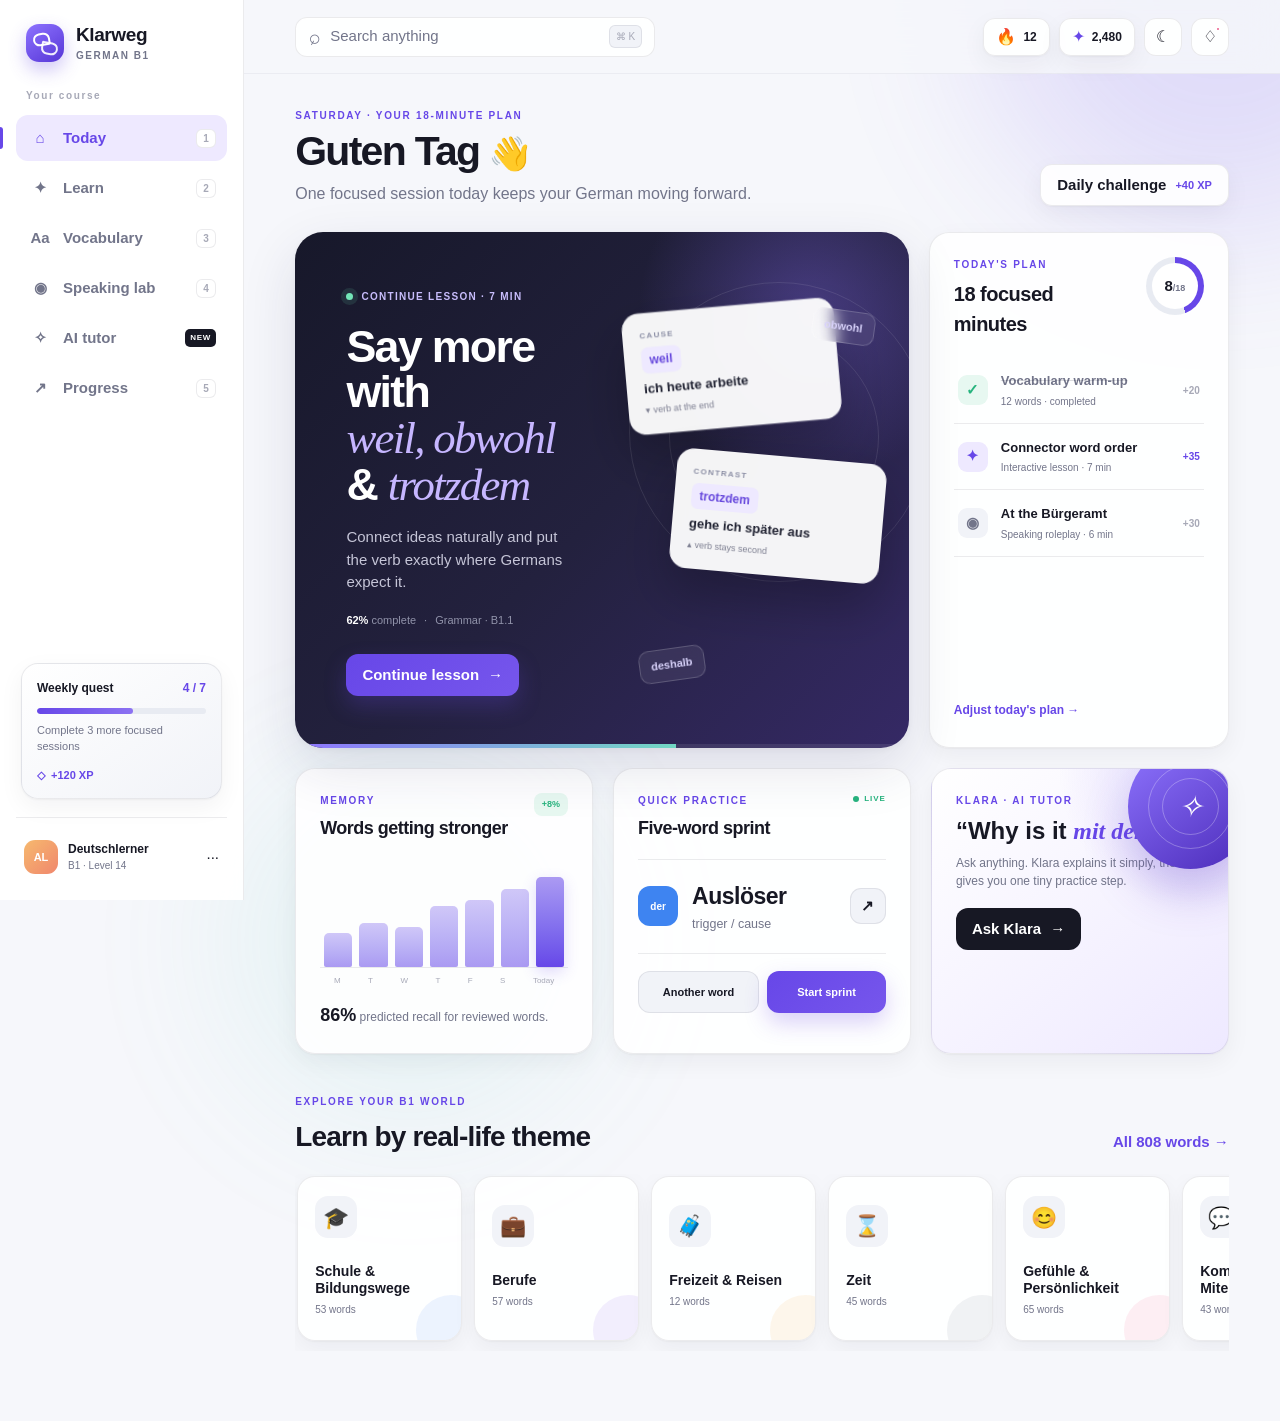
==== commit 5c9f2680: "Expand vocabulary to all units (E25-E34) and bump service worker cache" ====
--- a/klarweg-b1-standalone.html
+++ b/klarweg-b1-standalone.html
@@ -4,7 +4,7 @@
   <meta charset="utf-8" />
   <meta name="viewport" content="width=device-width, initial-scale=1, viewport-fit=cover" />
   <meta name="theme-color" content="#6548e8" />
-  <meta name="description" content="Klarweg is a premium, interactive German B1 learning experience with 364 thematic vocabulary items, adaptive practice and AI coaching." />
+  <meta name="description" content="Klarweg is a premium, interactive German B1 learning experience with 808 thematic vocabulary items, adaptive practice and AI coaching." />
   <meta name="apple-mobile-web-app-capable" content="yes" />
   <meta name="apple-mobile-web-app-status-bar-style" content="default" />
   <title>Klarweg — German B1, made clear</title>
@@ -642,14 +642,14 @@
           </div>
 
           <section class="topic-section">
-            <div class="section-heading"><div><p class="eyebrow">EXPLORE YOUR B1 WORLD</p><h2>Learn by real-life theme</h2></div><button class="text-button" data-view="vocabulary">All 364 words <span>→</span></button></div>
+            <div class="section-heading"><div><p class="eyebrow">EXPLORE YOUR B1 WORLD</p><h2>Learn by real-life theme</h2></div><button class="text-button" data-view="vocabulary">All 808 words <span>→</span></button></div>
             <div class="topic-scroller" id="dashboard-topics"></div>
           </section>
         </section>
 
         <section class="view" data-view-panel="vocabulary" aria-labelledby="vocab-title">
           <div class="page-heading">
-            <div><p class="eyebrow">YOUR LIVING WORD BANK</p><h1 id="vocab-title">Vocabulary, organized by life</h1><p>364 B1 words from 13 themes. Search, listen, filter and remember.</p></div>
+            <div><p class="eyebrow">YOUR LIVING WORD BANK</p><h1 id="vocab-title">Vocabulary, organized by life</h1><p>808 B1 words from 16 themes. Search, listen, filter and remember.</p></div>
             <button class="button primary" id="start-flashcards-top">Study due words <span class="button-count">18</span></button>
           </div>
 
@@ -658,7 +658,7 @@
             <div class="segmented" id="article-filter" aria-label="Filter by article">
               <button class="active" data-article="all">All</button><button data-article="der"><i class="article-dot der"></i>der</button><button data-article="die"><i class="article-dot die"></i>die</button><button data-article="das"><i class="article-dot das"></i>das</button><button data-article="other">Other</button>
             </div>
-            <select id="unit-filter" aria-label="Filter by unit"><option value="all">All units</option><option>E29</option><option>E31</option><option>E32</option><option>E33</option><option>E34</option></select>
+            <select id="unit-filter" aria-label="Filter by unit"><option value="all">All units</option><option>E25</option><option>E26</option><option>E27</option><option>E28</option><option>E29</option><option>E30</option><option>E31</option><option>E32</option><option>E33</option><option>E34</option></select>
           </div>
 
           <div class="category-strip" id="category-strip" aria-label="Vocabulary themes"></div>
@@ -836,8 +836,8 @@
   <div class="toast" id="toast" role="status" aria-live="polite"><span>✓</span><p>Saved</p></div>
 
   <script>
-window.KLARWEG_VOCAB = [{"term":"das Lehrerzimmer, die Lehrerzimmer","meaning":"teachers' lounge / staff room","unit":"E29","page":1,"category":"Schule & Bildungswege","article":"das","headword":"das Lehrerzimmer","form":"die Lehrerzimmer","speak":"das Lehrerzimmer"},{"term":"das Zeugnis, die Zeugnisse","meaning":"report card / certificate","unit":"E29","page":1,"category":"Schule & Bildungswege","article":"das","headword":"das Zeugnis","form":"die Zeugnisse","speak":"das Zeugnis"},{"term":"der Klassenausflug, die Klassenausflüge","meaning":"class trip / excursion","unit":"E29","page":1,"category":"Schule & Bildungswege","article":"der","headword":"der Klassenausflug","form":"die Klassenausflüge","speak":"der Klassenausflug"},{"term":"der Schulhof, die Schulhöfe","meaning":"schoolyard","unit":"E29","page":1,"category":"Schule & Bildungswege","article":"der","headword":"der Schulhof","form":"die Schulhöfe","speak":"der Schulhof"},{"term":"die Sporthalle, die Sporthallen","meaning":"sports hall / gym","unit":"E29","page":1,"category":"Schule & Bildungswege","article":"die","headword":"die Sporthalle","form":"die Sporthallen","speak":"die Sporthalle"},{"term":"Nachhilfe geben","meaning":"to tutor / give private lessons","unit":"E29","page":1,"category":"Schule & Bildungswege","article":"other","headword":"Nachhilfe geben","form":"","speak":"Nachhilfe geben"},{"term":"das Austauschjahr, die Austauschjahre","meaning":"exchange year","unit":"E29","page":1,"category":"Schule & Bildungswege","article":"das","headword":"das Austauschjahr","form":"die Austauschjahre","speak":"das Austauschjahr"},{"term":"das Latein","meaning":"Latin (language)","unit":"E29","page":1,"category":"Schule & Bildungswege","article":"das","headword":"das Latein","form":"","speak":"das Latein"},{"term":"das Wahlfach, die Wahlfächer","meaning":"elective subject","unit":"E29","page":1,"category":"Schule & Bildungswege","article":"das","headword":"das Wahlfach","form":"die Wahlfächer","speak":"das Wahlfach"},{"term":"der Stundenplan, die Stundenpläne","meaning":"timetable / class schedule","unit":"E29","page":1,"category":"Schule & Bildungswege","article":"der","headword":"der Stundenplan","form":"die Stundenpläne","speak":"der Stundenplan"},{"term":"die Ethik","meaning":"ethics","unit":"E29","page":2,"category":"Schule & Bildungswege","article":"die","headword":"die Ethik","form":"","speak":"die Ethik"},{"term":"die Matheaufgabe, die Matheaufgaben","meaning":"math problem / exercise","unit":"E29","page":2,"category":"Schule & Bildungswege","article":"die","headword":"die Matheaufgabe","form":"die Matheaufgaben","speak":"die Matheaufgabe"},{"term":"die Physik","meaning":"physics","unit":"E29","page":2,"category":"Schule & Bildungswege","article":"die","headword":"die Physik","form":"","speak":"die Physik"},{"term":"die Religion, die Religionen","meaning":"religion","unit":"E29","page":2,"category":"Schule & Bildungswege","article":"die","headword":"die Religion","form":"die Religionen","speak":"die Religion"},{"term":"die Schulband, die Schulbands","meaning":"school band","unit":"E29","page":2,"category":"Schule & Bildungswege","article":"die","headword":"die Schulband","form":"die Schulbands","speak":"die Schulband"},{"term":"die Schulkantine, die Schulkantinen","meaning":"school cafeteria","unit":"E29","page":2,"category":"Schule & Bildungswege","article":"die","headword":"die Schulkantine","form":"die Schulkantinen","speak":"die Schulkantine"},{"term":"die Sprechstunde, die Sprechstunden","meaning":"oﬃce hours / consultation hour","unit":"E29","page":2,"category":"Schule & Bildungswege","article":"die","headword":"die Sprechstunde","form":"die Sprechstunden","speak":"die Sprechstunde"},{"term":"der Aushang, die Aushänge","meaning":"notice (posted)","unit":"E29","page":2,"category":"Schule & Bildungswege","article":"der","headword":"der Aushang","form":"die Aushänge","speak":"der Aushang"},{"term":"der Wettbewerb, die Wettbewerbe","meaning":"competition","unit":"E29","page":2,"category":"Schule & Bildungswege","article":"der","headword":"der Wettbewerb","form":"die Wettbewerbe","speak":"der Wettbewerb"},{"term":"die AG (=Arbeitsgemeinschaft), die","meaning":"(school) club / study group AGs","unit":"E29","page":2,"category":"Schule & Bildungswege","article":"die","headword":"die AG (=Arbeitsgemeinschaft)","form":"die","speak":"die AG (=Arbeitsgemeinschaft)"},{"term":"die Leseliste, die Leselisten","meaning":"reading list","unit":"E29","page":2,"category":"Schule & Bildungswege","article":"die","headword":"die Leseliste","form":"die Leselisten","speak":"die Leseliste"},{"term":"die Biologie (Bio)","meaning":"biology","unit":"E29","page":2,"category":"Schule & Bildungswege","article":"die","headword":"die Biologie (Bio)","form":"","speak":"die Biologie (Bio)"},{"term":"das Fachabitur, die Fachabiture","meaning":"specialized/vocational baccalaureate","unit":"E29","page":2,"category":"Schule & Bildungswege","article":"das","headword":"das Fachabitur","form":"die Fachabiture","speak":"das Fachabitur"},{"term":"das Schulsystem, die Schulsysteme","meaning":"school system","unit":"E29","page":2,"category":"Schule & Bildungswege","article":"das","headword":"das Schulsystem","form":"die Schulsysteme","speak":"das Schulsystem"},{"term":"der Bildungsweg, die Bildungswege","meaning":"educational path","unit":"E29","page":2,"category":"Schule & Bildungswege","article":"der","headword":"der Bildungsweg","form":"die Bildungswege","speak":"der Bildungsweg"},{"term":"der Realschulabschluss, die Realschulabschlüsse","meaning":"intermediate school-leaving certificate","unit":"E29","page":2,"category":"Schule & Bildungswege","article":"der","headword":"der Realschulabschluss","form":"die Realschulabschlüsse","speak":"der Realschulabschluss"},{"term":"der Gymnasiast / die Gymnasiastin","meaning":"grammar-school (Gymnasium) student","unit":"E29","page":2,"category":"Schule & Bildungswege","article":"der","headword":"der Gymnasiast / die Gymnasiastin","form":"","speak":"der Gymnasiast / die Gymnasiastin"},{"term":"der Hauptschüler / die Hauptschülerin","meaning":"secondary-modern-school student","unit":"E29","page":2,"category":"Schule & Bildungswege","article":"der","headword":"der Hauptschüler / die Hauptschülerin","form":"","speak":"der Hauptschüler / die Hauptschülerin"},{"term":"der Realschüler / die Realschülerin","meaning":"intermediate-secondary-school student","unit":"E29","page":3,"category":"Schule & Bildungswege","article":"der","headword":"der Realschüler / die Realschülerin","form":"","speak":"der Realschüler / die Realschülerin"},{"term":"die Berufsschule, die Berufsschulen","meaning":"vocational school","unit":"E29","page":3,"category":"Schule & Bildungswege","article":"die","headword":"die Berufsschule","form":"die Berufsschulen","speak":"die Berufsschule"},{"term":"die Fachhochschule, die Fachhochschulen","meaning":"university of applied sciences","unit":"E29","page":3,"category":"Schule & Bildungswege","article":"die","headword":"die Fachhochschule","form":"die Fachhochschulen","speak":"die Fachhochschule"},{"term":"die Fachoberschule, die Fachoberschulen","meaning":"technical secondary school","unit":"E29","page":3,"category":"Schule & Bildungswege","article":"die","headword":"die Fachoberschule","form":"die Fachoberschulen","speak":"die Fachoberschule"},{"term":"die Gesamtschule, die Gesamtschulen","meaning":"comprehensive school","unit":"E29","page":3,"category":"Schule & Bildungswege","article":"die","headword":"die Gesamtschule","form":"die Gesamtschulen","speak":"die Gesamtschule"},{"term":"die Grundschule, die Grundschulen","meaning":"primary school","unit":"E29","page":3,"category":"Schule & Bildungswege","article":"die","headword":"die Grundschule","form":"die Grundschulen","speak":"die Grundschule"},{"term":"die Hauptschule, die Hauptschulen","meaning":"secondary modern school","unit":"E29","page":3,"category":"Schule & Bildungswege","article":"die","headword":"die Hauptschule","form":"die Hauptschulen","speak":"die Hauptschule"},{"term":"die Realschule, die Realschulen","meaning":"intermediate secondary school","unit":"E29","page":3,"category":"Schule & Bildungswege","article":"die","headword":"die Realschule","form":"die Realschulen","speak":"die Realschule"},{"term":"die Regionalschule, die Regionalschulen","meaning":"regional school","unit":"E29","page":3,"category":"Schule & Bildungswege","article":"die","headword":"die Regionalschule","form":"die Regionalschulen","speak":"die Regionalschule"},{"term":"die Schulzeit, die Schulzeiten","meaning":"school days / schooltime","unit":"E29","page":3,"category":"Schule & Bildungswege","article":"die","headword":"die Schulzeit","form":"die Schulzeiten","speak":"die Schulzeit"},{"term":"das Kopiergerät, die Kopiergeräte","meaning":"photocopier","unit":"E29","page":3,"category":"Schule & Bildungswege","article":"das","headword":"das Kopiergerät","form":"die Kopiergeräte","speak":"das Kopiergerät"},{"term":"das Nachmittagsangebot, die","meaning":"afternoon program/activity Nachmittagsangebote","unit":"E29","page":3,"category":"Schule & Bildungswege","article":"das","headword":"das Nachmittagsangebot","form":"die","speak":"das Nachmittagsangebot"},{"term":"der Klassenraum, die Klassenräume","meaning":"classroom","unit":"E29","page":3,"category":"Schule & Bildungswege","article":"der","headword":"der Klassenraum","form":"die Klassenräume","speak":"der Klassenraum"},{"term":"der Ordnungsdienst, die Ordnungsdienste","meaning":"order/monitor duty","unit":"E29","page":3,"category":"Schule & Bildungswege","article":"der","headword":"der Ordnungsdienst","form":"die Ordnungsdienste","speak":"der Ordnungsdienst"},{"term":"die Elterninitiative, die Elterninitiativen","meaning":"parents' initiative/group","unit":"E29","page":3,"category":"Schule & Bildungswege","article":"die","headword":"die Elterninitiative","form":"die Elterninitiativen","speak":"die Elterninitiative"},{"term":"mitarbeiten","meaning":"to participate / collaborate","unit":"E29","page":3,"category":"Schule & Bildungswege","article":"other","headword":"mitarbeiten","form":"","speak":"mitarbeiten"},{"term":"das Klassenzimmer, die Klassenzimmer","meaning":"classroom","unit":"E29","page":3,"category":"Schule & Bildungswege","article":"das","headword":"das Klassenzimmer","form":"die Klassenzimmer","speak":"das Klassenzimmer"},{"term":"der Test, die Tests","meaning":"test","unit":"E29","page":3,"category":"Schule & Bildungswege","article":"der","headword":"der Test","form":"die Tests","speak":"der Test"},{"term":"durchfallen","meaning":"to fail (an exam)","unit":"E29","page":4,"category":"Schule & Bildungswege","article":"other","headword":"durchfallen","form":"","speak":"durchfallen"},{"term":"das Pflichtfach, die Pflichtfächer","meaning":"compulsory subject","unit":"E29","page":4,"category":"Schule & Bildungswege","article":"das","headword":"das Pflichtfach","form":"die Pflichtfächer","speak":"das Pflichtfach"},{"term":"der Schulbeginn","meaning":"start of school","unit":"E29","page":4,"category":"Schule & Bildungswege","article":"der","headword":"der Schulbeginn","form":"","speak":"der Schulbeginn"},{"term":"der Unterricht","meaning":"lessons / instruction","unit":"E29","page":4,"category":"Schule & Bildungswege","article":"der","headword":"der Unterricht","form":"","speak":"der Unterricht"},{"term":"das Lieblingsfach, die Lieblingsfächer","meaning":"favorite subject","unit":"E29","page":4,"category":"Schule & Bildungswege","article":"das","headword":"das Lieblingsfach","form":"die Lieblingsfächer","speak":"das Lieblingsfach"},{"term":"die Schulsachen (Pl.) Berufe","meaning":"school things / supplies","unit":"E32","page":4,"category":"Schule & Bildungswege","article":"die","headword":"die Schulsachen (Pl.) Berufe","form":"","speak":"die Schulsachen (Pl.) Berufe"},{"term":"12 Wörter der (Schul-)Sozialarbeiter / die","meaning":"(school) social worker (Schul-)Sozialarbeiterin","unit":"E29","page":4,"category":"Berufe","article":"other","headword":"12 Wörter der (Schul-)Sozialarbeiter / die","form":"","speak":"12 Wörter der (Schul-)Sozialarbeiter / die"},{"term":"der Ausbildungsplatz, die Ausbildungsplätze","meaning":"apprenticeship position","unit":"E29","page":4,"category":"Berufe","article":"der","headword":"der Ausbildungsplatz","form":"die Ausbildungsplätze","speak":"der Ausbildungsplatz"},{"term":"der Hausmeister / die Hausmeisterin","meaning":"caretaker / janitor","unit":"E29","page":4,"category":"Berufe","article":"der","headword":"der Hausmeister / die Hausmeisterin","form":"","speak":"der Hausmeister / die Hausmeisterin"},{"term":"der Schlosser / die Schlosserin","meaning":"locksmith","unit":"E29","page":4,"category":"Berufe","article":"der","headword":"der Schlosser / die Schlosserin","form":"","speak":"der Schlosser / die Schlosserin"},{"term":"der Streitschlichter / die Streitschlichterin","meaning":"mediator / conflict resolver","unit":"E29","page":4,"category":"Berufe","article":"der","headword":"der Streitschlichter / die Streitschlichterin","form":"","speak":"der Streitschlichter / die Streitschlichterin"},{"term":"die Berufswahl","meaning":"career choice","unit":"E29","page":4,"category":"Berufe","article":"die","headword":"die Berufswahl","form":"","speak":"die Berufswahl"},{"term":"der Naturforscher / die Naturforscherin","meaning":"naturalist / natural scientist","unit":"E31","page":4,"category":"Berufe","article":"der","headword":"der Naturforscher / die Naturforscherin","form":"","speak":"der Naturforscher / die Naturforscherin"},{"term":"das Berufsleben, die Berufsleben","meaning":"working life","unit":"E32","page":4,"category":"Berufe","article":"das","headword":"das Berufsleben","form":"die Berufsleben","speak":"das Berufsleben"},{"term":"die Rente, die Renten","meaning":"pension","unit":"E32","page":4,"category":"Berufe","article":"die","headword":"die Rente","form":"die Renten","speak":"die Rente"},{"term":"der Beamte / die Beamtin","meaning":"civil servant / oﬃcial","unit":"E34","page":4,"category":"Berufe","article":"der","headword":"der Beamte / die Beamtin","form":"","speak":"der Beamte / die Beamtin"},{"term":"der Moderator / die Moderatorin","meaning":"moderator / host","unit":"E34","page":5,"category":"Berufe","article":"der","headword":"der Moderator / die Moderatorin","form":"","speak":"der Moderator / die Moderatorin"},{"term":"der Organisator / die Organisatorin Freizeit & Reisen","meaning":"organizer","unit":"E34","page":5,"category":"Berufe","article":"der","headword":"der Organisator / die Organisatorin Freizeit & Reisen","form":"","speak":"der Organisator / die Organisatorin Freizeit & Reisen"},{"term":"11 Wörter der Comic, die Comics","meaning":"comic book","unit":"E29","page":5,"category":"Freizeit & Reisen","article":"other","headword":"11 Wörter der Comic","form":"die Comics","speak":"11 Wörter der Comic"},{"term":"der Schlafsack, die Schlafsäcke","meaning":"sleeping bag","unit":"E29","page":5,"category":"Freizeit & Reisen","article":"der","headword":"der Schlafsack","form":"die Schlafsäcke","speak":"der Schlafsack"},{"term":"der Trickfilm, die Trickfilme","meaning":"animated film / cartoon","unit":"E29","page":5,"category":"Freizeit & Reisen","article":"der","headword":"der Trickfilm","form":"die Trickfilme","speak":"der Trickfilm"},{"term":"das Porträt, die Porträts","meaning":"portrait","unit":"E29","page":5,"category":"Freizeit & Reisen","article":"das","headword":"das Porträt","form":"die Porträts","speak":"das Porträt"},{"term":"das Boot, die Boote","meaning":"boat","unit":"E29","page":5,"category":"Freizeit & Reisen","article":"das","headword":"das Boot","form":"die Boote","speak":"das Boot"},{"term":"das Hotelzimmer, die Hotelzimmer","meaning":"hotel room","unit":"E29","page":5,"category":"Freizeit & Reisen","article":"das","headword":"das Hotelzimmer","form":"die Hotelzimmer","speak":"das Hotelzimmer"},{"term":"das Zelt, die Zelte","meaning":"tent","unit":"E29","page":5,"category":"Freizeit & Reisen","article":"das","headword":"das Zelt","form":"die Zelte","speak":"das Zelt"},{"term":"das Zugticket, die Zugtickets","meaning":"train ticket","unit":"E29","page":5,"category":"Freizeit & Reisen","article":"das","headword":"das Zugticket","form":"die Zugtickets","speak":"das Zugticket"},{"term":"faulenzen","meaning":"to laze around","unit":"E29","page":5,"category":"Freizeit & Reisen","article":"other","headword":"faulenzen","form":"","speak":"faulenzen"},{"term":"das Musikinstrument, die Musikinstrumente","meaning":"musical instrument","unit":"E29","page":5,"category":"Freizeit & Reisen","article":"das","headword":"das Musikinstrument","form":"die Musikinstrumente","speak":"das Musikinstrument"},{"term":"das Schach Zeit","meaning":"chess","unit":"E29","page":5,"category":"Freizeit & Reisen","article":"das","headword":"das Schach Zeit","form":"","speak":"das Schach Zeit"},{"term":"12 Wörter zweiwöchig","meaning":"two-week (adj.)","unit":"E29","page":5,"category":"Zeit","article":"other","headword":"12 Wörter zweiwöchig","form":"","speak":"12 Wörter zweiwöchig"},{"term":"frei haben","meaning":"to have (time) off / be free","unit":"E29","page":6,"category":"Zeit","article":"other","headword":"frei haben","form":"","speak":"frei haben"},{"term":"das Vergangene","meaning":"the past (as a thing)","unit":"E31","page":6,"category":"Zeit","article":"das","headword":"das Vergangene","form":"","speak":"das Vergangene"},{"term":"die Vergangenheit","meaning":"the past","unit":"E31","page":6,"category":"Zeit","article":"die","headword":"die Vergangenheit","form":"","speak":"die Vergangenheit"},{"term":"der Lebensabschnitt, die Lebensabschnitte","meaning":"phase of life","unit":"E32","page":6,"category":"Zeit","article":"der","headword":"der Lebensabschnitt","form":"die Lebensabschnitte","speak":"der Lebensabschnitt"},{"term":"der Augenblick, die Augenblicke","meaning":"moment","unit":"E32","page":6,"category":"Zeit","article":"der","headword":"der Augenblick","form":"die Augenblicke","speak":"der Augenblick"},{"term":"mittlere","meaning":"middle / average","unit":"E32","page":6,"category":"Zeit","article":"other","headword":"mittlere","form":"","speak":"mittlere"},{"term":"neuerdings","meaning":"recently / lately","unit":"E32","page":6,"category":"Zeit","article":"other","headword":"neuerdings","form":"","speak":"neuerdings"},{"term":"nun","meaning":"now","unit":"E32","page":6,"category":"Zeit","article":"other","headword":"nun","form":"","speak":"nun"},{"term":"halbtags","meaning":"part-time (half-day)","unit":"E32","page":6,"category":"Zeit","article":"other","headword":"halbtags","form":"","speak":"halbtags"},{"term":"zeitlich","meaning":"temporal / time-related","unit":"E33","page":6,"category":"Zeit","article":"other","headword":"zeitlich","form":"","speak":"zeitlich"},{"term":"der Abschnitt, die Abschnitte Gefühle & Persönlichkeit","meaning":"section","unit":"E33","page":6,"category":"Zeit","article":"der","headword":"der Abschnitt","form":"die Abschnitte Gefühle & Persönlichkeit","speak":"der Abschnitt"},{"term":"39 Wörter schulmüde","meaning":"tired of school","unit":"E29","page":6,"category":"Gefühle & Persönlichkeit","article":"other","headword":"39 Wörter schulmüde","form":"","speak":"39 Wörter schulmüde"},{"term":"menschlich","meaning":"human / humane","unit":"E31","page":6,"category":"Gefühle & Persönlichkeit","article":"other","headword":"menschlich","form":"","speak":"menschlich"},{"term":"das Benehmen","meaning":"behavior / manners","unit":"E31","page":6,"category":"Gefühle & Persönlichkeit","article":"das","headword":"das Benehmen","form":"","speak":"das Benehmen"},{"term":"der Auslöser, die Auslöser","meaning":"trigger / cause","unit":"E31","page":6,"category":"Gefühle & Persönlichkeit","article":"der","headword":"der Auslöser","form":"die Auslöser","speak":"der Auslöser"},{"term":"die Belastung, die Belastungen","meaning":"burden / stress","unit":"E31","page":6,"category":"Gefühle & Persönlichkeit","article":"die","headword":"die Belastung","form":"die Belastungen","speak":"die Belastung"},{"term":"die Unsicherheit, die Unsicherheiten","meaning":"uncertainty / insecurity","unit":"E31","page":7,"category":"Gefühle & Persönlichkeit","article":"die","headword":"die Unsicherheit","form":"die Unsicherheiten","speak":"die Unsicherheit"},{"term":"die Verlegenheit","meaning":"embarrassment","unit":"E31","page":7,"category":"Gefühle & Persönlichkeit","article":"die","headword":"die Verlegenheit","form":"","speak":"die Verlegenheit"},{"term":"liebenswert","meaning":"lovable","unit":"E31","page":7,"category":"Gefühle & Persönlichkeit","article":"other","headword":"liebenswert","form":"","speak":"liebenswert"},{"term":"(sich) schämen","meaning":"to be ashamed","unit":"E31","page":7,"category":"Gefühle & Persönlichkeit","article":"other","headword":"(sich) schämen","form":"","speak":"(sich) schämen"},{"term":"das Rotwerden","meaning":"blushing","unit":"E31","page":7,"category":"Gefühle & Persönlichkeit","article":"das","headword":"das Rotwerden","form":"","speak":"das Rotwerden"},{"term":"die Reaktion, die Reaktionen","meaning":"reaction","unit":"E31","page":7,"category":"Gefühle & Persönlichkeit","article":"die","headword":"die Reaktion","form":"die Reaktionen","speak":"die Reaktion"},{"term":"das Pech","meaning":"bad luck","unit":"E31","page":7,"category":"Gefühle & Persönlichkeit","article":"das","headword":"das Pech","form":"","speak":"das Pech"},{"term":"die Decke, die Decken (jemandem fällt die Decke auf den Kopf)","meaning":"ceiling (idiom: to feel trapped / go stir-crazy)","unit":"E31","page":7,"category":"Gefühle & Persönlichkeit","article":"die","headword":"die Decke","form":"die Decken (jemandem fällt die Decke auf den Kopf)","speak":"die Decke"},{"term":"verunsichern","meaning":"to make someone uncertain / unsettle","unit":"E31","page":7,"category":"Gefühle & Persönlichkeit","article":"other","headword":"verunsichern","form":"","speak":"verunsichern"},{"term":"schlimm","meaning":"bad / serious","unit":"E31","page":7,"category":"Gefühle & Persönlichkeit","article":"other","headword":"schlimm","form":"","speak":"schlimm"},{"term":"angenehm","meaning":"pleasant","unit":"E31","page":7,"category":"Gefühle & Persönlichkeit","article":"other","headword":"angenehm","form":"","speak":"angenehm"},{"term":"empfinden","meaning":"to feel / perceive","unit":"E31","page":7,"category":"Gefühle & Persönlichkeit","article":"other","headword":"empfinden","form":"","speak":"empfinden"},{"term":"oberflächlich","meaning":"superficial","unit":"E31","page":7,"category":"Gefühle & Persönlichkeit","article":"other","headword":"oberflächlich","form":"","speak":"oberflächlich"},{"term":"unabhängig","meaning":"independent","unit":"E31","page":7,"category":"Gefühle & Persönlichkeit","article":"other","headword":"unabhängig","form":"","speak":"unabhängig"},{"term":"aufrichtig","meaning":"sincere","unit":"E31","page":7,"category":"Gefühle & Persönlichkeit","article":"other","headword":"aufrichtig","form":"","speak":"aufrichtig"},{"term":"der Aussetzer, die Aussetzer","meaning":"lapse / blackout","unit":"E32","page":7,"category":"Gefühle & Persönlichkeit","article":"der","headword":"der Aussetzer","form":"die Aussetzer","speak":"der Aussetzer"},{"term":"die Ungeduld","meaning":"impatience","unit":"E32","page":7,"category":"Gefühle & Persönlichkeit","article":"die","headword":"die Ungeduld","form":"","speak":"die Ungeduld"},{"term":"einfühlsam","meaning":"empathetic / sensitive","unit":"E32","page":8,"category":"Gefühle & Persönlichkeit","article":"other","headword":"einfühlsam","form":"","speak":"einfühlsam"},{"term":"ungeduldig","meaning":"impatient","unit":"E32","page":8,"category":"Gefühle & Persönlichkeit","article":"other","headword":"ungeduldig","form":"","speak":"ungeduldig"},{"term":"vergesslich","meaning":"forgetful","unit":"E32","page":8,"category":"Gefühle & Persönlichkeit","article":"other","headword":"vergesslich","form":"","speak":"vergesslich"},{"term":"fürchten","meaning":"to fear","unit":"E32","page":8,"category":"Gefühle & Persönlichkeit","article":"other","headword":"fürchten","form":"","speak":"fürchten"},{"term":"seufzen","meaning":"to sigh","unit":"E32","page":8,"category":"Gefühle & Persönlichkeit","article":"other","headword":"seufzen","form":"","speak":"seufzen"},{"term":"vorwurfsvoll","meaning":"reproachful","unit":"E32","page":8,"category":"Gefühle & Persönlichkeit","article":"other","headword":"vorwurfsvoll","form":"","speak":"vorwurfsvoll"},{"term":"das Temperament, die Temperamente","meaning":"temperament","unit":"E32","page":8,"category":"Gefühle & Persönlichkeit","article":"das","headword":"das Temperament","form":"die Temperamente","speak":"das Temperament"},{"term":"der Charakter, die Charaktere","meaning":"character","unit":"E32","page":8,"category":"Gefühle & Persönlichkeit","article":"der","headword":"der Charakter","form":"die Charaktere","speak":"der Charakter"},{"term":"bestürzt sein über etwas","meaning":"to be dismayed about something","unit":"E32","page":8,"category":"Gefühle & Persönlichkeit","article":"other","headword":"bestürzt sein über etwas","form":"","speak":"bestürzt sein über etwas"},{"term":"die Geduld","meaning":"patience","unit":"E32","page":8,"category":"Gefühle & Persönlichkeit","article":"die","headword":"die Geduld","form":"","speak":"die Geduld"},{"term":"die Rage (jemanden in Rage bringen)","meaning":"rage (to make someone furious)","unit":"E32","page":8,"category":"Gefühle & Persönlichkeit","article":"die","headword":"die Rage (jemanden in Rage bringen)","form":"","speak":"die Rage (jemanden in Rage bringen)"},{"term":"wohltuend","meaning":"soothing / pleasant","unit":"E32","page":8,"category":"Gefühle & Persönlichkeit","article":"other","headword":"wohltuend","form":"","speak":"wohltuend"},{"term":"träumen","meaning":"to dream","unit":"E33","page":8,"category":"Gefühle & Persönlichkeit","article":"other","headword":"träumen","form":"","speak":"träumen"},{"term":"ernsthaft","meaning":"serious(ly)","unit":"E33","page":8,"category":"Gefühle & Persönlichkeit","article":"other","headword":"ernsthaft","form":"","speak":"ernsthaft"},{"term":"tolerant","meaning":"tolerant","unit":"E33","page":8,"category":"Gefühle & Persönlichkeit","article":"other","headword":"tolerant","form":"","speak":"tolerant"},{"term":"die Originalität, die Originalitäten","meaning":"originality","unit":"E34","page":8,"category":"Gefühle & Persönlichkeit","article":"die","headword":"die Originalität","form":"die Originalitäten","speak":"die Originalität"},{"term":"kurios","meaning":"curious / odd","unit":"E34","page":8,"category":"Gefühle & Persönlichkeit","article":"other","headword":"kurios","form":"","speak":"kurios"},{"term":"der Konflikt, die Konflikte","meaning":"conflict","unit":"E29","page":9,"category":"Kommunikation & Miteinander","article":"der","headword":"der Konflikt","form":"die Konflikte","speak":"der Konflikt"},{"term":"die Verhaltensregel, die Verhaltensregeln","meaning":"rule of conduct","unit":"E31","page":9,"category":"Kommunikation & Miteinander","article":"die","headword":"die Verhaltensregel","form":"die Verhaltensregeln","speak":"die Verhaltensregel"},{"term":"anlächeln","meaning":"to smile at","unit":"E31","page":9,"category":"Kommunikation & Miteinander","article":"other","headword":"anlächeln","form":"","speak":"anlächeln"},{"term":"die Ausdrucksform, die Ausdrucksformen","meaning":"form of expression","unit":"E31","page":9,"category":"Kommunikation & Miteinander","article":"die","headword":"die Ausdrucksform","form":"die Ausdrucksformen","speak":"die Ausdrucksform"},{"term":"kommentieren","meaning":"to comment","unit":"E31","page":9,"category":"Kommunikation & Miteinander","article":"other","headword":"kommentieren","form":"","speak":"kommentieren"},{"term":"das Missverständnis, die Missverständnisse","meaning":"misunderstanding","unit":"E31","page":9,"category":"Kommunikation & Miteinander","article":"das","headword":"das Missverständnis","form":"die Missverständnisse","speak":"das Missverständnis"},{"term":"der Umgang, die Umgänge","meaning":"dealing with / interaction","unit":"E31","page":9,"category":"Kommunikation & Miteinander","article":"der","headword":"der Umgang","form":"die Umgänge","speak":"der Umgang"},{"term":"die Öffentlichkeit, die Öffentlichkeiten","meaning":"the public","unit":"E31","page":9,"category":"Kommunikation & Miteinander","article":"die","headword":"die Öffentlichkeit","form":"die Öffentlichkeiten","speak":"die Öffentlichkeit"},{"term":"wortlos","meaning":"without a word","unit":"E31","page":9,"category":"Kommunikation & Miteinander","article":"other","headword":"wortlos","form":"","speak":"wortlos"},{"term":"das Kompliment, die Komplimente","meaning":"compliment","unit":"E31","page":9,"category":"Kommunikation & Miteinander","article":"das","headword":"das Kompliment","form":"die Komplimente","speak":"das Kompliment"},{"term":"das Lob (meist nur Sg.)","meaning":"praise","unit":"E31","page":9,"category":"Kommunikation & Miteinander","article":"das","headword":"das Lob (meist nur Sg.)","form":"","speak":"das Lob (meist nur Sg.)"},{"term":"der Abstand, die Abstände","meaning":"distance","unit":"E31","page":9,"category":"Kommunikation & Miteinander","article":"der","headword":"der Abstand","form":"die Abstände","speak":"der Abstand"},{"term":"der Gesprächspartner / die Gesprächspartnerin","meaning":"conversation partner","unit":"E31","page":9,"category":"Kommunikation & Miteinander","article":"der","headword":"der Gesprächspartner / die Gesprächspartnerin","form":"","speak":"der Gesprächspartner / die Gesprächspartnerin"},{"term":"die Geschäftsverhandlung, die","meaning":"business negotiation Geschäftsverhandlungen","unit":"E31","page":9,"category":"Kommunikation & Miteinander","article":"die","headword":"die Geschäftsverhandlung","form":"die","speak":"die Geschäftsverhandlung"},{"term":"die Gesellschaft, die Gesellschaften","meaning":"society","unit":"E31","page":9,"category":"Kommunikation & Miteinander","article":"die","headword":"die Gesellschaft","form":"die Gesellschaften","speak":"die Gesellschaft"},{"term":"die Kommunikationsregel, die","meaning":"communication rule Kommunikationsregeln","unit":"E31","page":9,"category":"Kommunikation & Miteinander","article":"die","headword":"die Kommunikationsregel","form":"die","speak":"die Kommunikationsregel"},{"term":"die Sitte, die Sitten","meaning":"custom","unit":"E31","page":9,"category":"Kommunikation & Miteinander","article":"die","headword":"die Sitte","form":"die Sitten","speak":"die Sitte"},{"term":"indirekt","meaning":"indirect","unit":"E31","page":9,"category":"Kommunikation & Miteinander","article":"other","headword":"indirekt","form":"","speak":"indirekt"},{"term":"loben","meaning":"to praise","unit":"E31","page":10,"category":"Kommunikation & Miteinander","article":"other","headword":"loben","form":"","speak":"loben"},{"term":"plaudern","meaning":"to chat","unit":"E31","page":10,"category":"Kommunikation & Miteinander","article":"other","headword":"plaudern","form":"","speak":"plaudern"},{"term":"überzeugen","meaning":"to convince","unit":"E31","page":10,"category":"Kommunikation & Miteinander","article":"other","headword":"überzeugen","form":"","speak":"überzeugen"},{"term":"wirken","meaning":"to seem / have an effect","unit":"E31","page":10,"category":"Kommunikation & Miteinander","article":"other","headword":"wirken","form":"","speak":"wirken"},{"term":"zusammenwachsen","meaning":"to grow together","unit":"E31","page":10,"category":"Kommunikation & Miteinander","article":"other","headword":"zusammenwachsen","form":"","speak":"zusammenwachsen"},{"term":"die Verzeihung","meaning":"forgiveness / pardon","unit":"E31","page":10,"category":"Kommunikation & Miteinander","article":"die","headword":"die Verzeihung","form":"","speak":"die Verzeihung"},{"term":"versprechen","meaning":"to promise","unit":"E32","page":10,"category":"Kommunikation & Miteinander","article":"other","headword":"versprechen","form":"","speak":"versprechen"},{"term":"der Vorwurf, die Vorwürfe","meaning":"reproach","unit":"E32","page":10,"category":"Kommunikation & Miteinander","article":"der","headword":"der Vorwurf","form":"die Vorwürfe","speak":"der Vorwurf"},{"term":"das Contra-Argument, die Contra-Argumente","meaning":"counter-argument","unit":"E32","page":10,"category":"Kommunikation & Miteinander","article":"das","headword":"das Contra-Argument","form":"die Contra-Argumente","speak":"das Contra-Argument"},{"term":"das Pro-Argument, die Pro-Argumente","meaning":"argument in favor","unit":"E32","page":10,"category":"Kommunikation & Miteinander","article":"das","headword":"das Pro-Argument","form":"die Pro-Argumente","speak":"das Pro-Argument"},{"term":"der Vorschlag, die Vorschläge","meaning":"suggestion","unit":"E32","page":10,"category":"Kommunikation & Miteinander","article":"der","headword":"der Vorschlag","form":"die Vorschläge","speak":"der Vorschlag"},{"term":"fließend (fließend sprechen)","meaning":"fluent(ly)","unit":"E32","page":10,"category":"Kommunikation & Miteinander","article":"other","headword":"fließend (fließend sprechen)","form":"","speak":"fließend (fließend sprechen)"},{"term":"vorgeben","meaning":"to pretend / claim","unit":"E32","page":10,"category":"Kommunikation & Miteinander","article":"other","headword":"vorgeben","form":"","speak":"vorgeben"},{"term":"befreundet (befreundet sein)","meaning":"friends (to be friends)","unit":"E33","page":10,"category":"Kommunikation & Miteinander","article":"other","headword":"befreundet (befreundet sein)","form":"","speak":"befreundet (befreundet sein)"},{"term":"auffordern","meaning":"to request / prompt","unit":"E33","page":10,"category":"Kommunikation & Miteinander","article":"other","headword":"auffordern","form":"","speak":"auffordern"},{"term":"thematisieren","meaning":"to address / thematize","unit":"E33","page":10,"category":"Kommunikation & Miteinander","article":"other","headword":"thematisieren","form":"","speak":"thematisieren"},{"term":"lügen","meaning":"to lie","unit":"E34","page":10,"category":"Kommunikation & Miteinander","article":"other","headword":"lügen","form":"","speak":"lügen"},{"term":"umformulieren","meaning":"to reformulate","unit":"E34","page":10,"category":"Kommunikation & Miteinander","article":"other","headword":"umformulieren","form":"","speak":"umformulieren"},{"term":"körperlich","meaning":"physical(ly)","unit":"E31","page":11,"category":"Körper & Körpersprache","article":"other","headword":"körperlich","form":"","speak":"körperlich"},{"term":"schütteln","meaning":"to shake","unit":"E32","page":11,"category":"Körper & Körpersprache","article":"other","headword":"schütteln","form":"","speak":"schütteln"},{"term":"die Achsel, die Achseln (mit den Achseln zucken)","meaning":"shoulder (to shrug one's shoulders)","unit":"E32","page":11,"category":"Körper & Körpersprache","article":"die","headword":"die Achsel","form":"die Achseln (mit den Achseln zucken)","speak":"die Achsel"},{"term":"die Augenbraue, die Augenbrauen","meaning":"eyebrow","unit":"E32","page":11,"category":"Körper & Körpersprache","article":"die","headword":"die Augenbraue","form":"die Augenbrauen","speak":"die Augenbraue"},{"term":"die Stirn, die Stirnen","meaning":"forehead","unit":"E32","page":11,"category":"Körper & Körpersprache","article":"die","headword":"die Stirn","form":"die Stirnen","speak":"die Stirn"},{"term":"runzeln","meaning":"to wrinkle / furrow (brow)","unit":"E32","page":11,"category":"Körper & Körpersprache","article":"other","headword":"runzeln","form":"","speak":"runzeln"},{"term":"senken","meaning":"to lower","unit":"E32","page":11,"category":"Körper & Körpersprache","article":"other","headword":"senken","form":"","speak":"senken"},{"term":"tasten","meaning":"to feel / grope","unit":"E32","page":11,"category":"Körper & Körpersprache","article":"other","headword":"tasten","form":"","speak":"tasten"},{"term":"zucken","meaning":"to twitch / shrug","unit":"E32","page":11,"category":"Körper & Körpersprache","article":"other","headword":"zucken","form":"","speak":"zucken"},{"term":"die Statur, die Staturen","meaning":"build / stature","unit":"E32","page":11,"category":"Körper & Körpersprache","article":"die","headword":"die Statur","form":"die Staturen","speak":"die Statur"},{"term":"die Träne, die Tränen","meaning":"tear","unit":"E32","page":11,"category":"Körper & Körpersprache","article":"die","headword":"die Träne","form":"die Tränen","speak":"die Träne"},{"term":"die Zunge, die Zungen","meaning":"tongue","unit":"E32","page":11,"category":"Körper & Körpersprache","article":"die","headword":"die Zunge","form":"die Zungen","speak":"die Zunge"},{"term":"bewegen Familie & Kindheit","meaning":"to move","unit":"E32","page":11,"category":"Körper & Körpersprache","article":"other","headword":"bewegen Familie & Kindheit","form":"","speak":"bewegen Familie & Kindheit"},{"term":"12 Wörter to beerdigt werden","meaning":"be buried","unit":"E32","page":11,"category":"Familie & Kindheit","article":"other","headword":"12 Wörter to beerdigt werden","form":"","speak":"12 Wörter to beerdigt werden"},{"term":"die Kindheit, die Kindheiten","meaning":"childhood","unit":"E32","page":12,"category":"Familie & Kindheit","article":"die","headword":"die Kindheit","form":"die Kindheiten","speak":"die Kindheit"},{"term":"das Altersheim, die Altersheime","meaning":"retirement/old people's home","unit":"E32","page":12,"category":"Familie & Kindheit","article":"das","headword":"das Altersheim","form":"die Altersheime","speak":"das Altersheim"},{"term":"die Generation, die Generationen","meaning":"generation","unit":"E32","page":12,"category":"Familie & Kindheit","article":"die","headword":"die Generation","form":"die Generationen","speak":"die Generation"},{"term":"der Stammbaum, die Stammbäume","meaning":"family tree","unit":"E32","page":12,"category":"Familie & Kindheit","article":"der","headword":"der Stammbaum","form":"die Stammbäume","speak":"der Stammbaum"},{"term":"das Kinderfoto, die Kinderfotos","meaning":"childhood photo","unit":"E32","page":12,"category":"Familie & Kindheit","article":"das","headword":"das Kinderfoto","form":"die Kinderfotos","speak":"das Kinderfoto"},{"term":"die Familienbeziehung, die Familienbeziehungen","meaning":"family relationship","unit":"E32","page":12,"category":"Familie & Kindheit","article":"die","headword":"die Familienbeziehung","form":"die Familienbeziehungen","speak":"die Familienbeziehung"},{"term":"die Betreuung, die Betreuungen","meaning":"care / supervision","unit":"E32","page":12,"category":"Familie & Kindheit","article":"die","headword":"die Betreuung","form":"die Betreuungen","speak":"die Betreuung"},{"term":"der Kindheitswunsch, die Kindheitswünsche","meaning":"childhood wish","unit":"E32","page":12,"category":"Familie & Kindheit","article":"der","headword":"der Kindheitswunsch","form":"die Kindheitswünsche","speak":"der Kindheitswunsch"},{"term":"die Ehe, die Ehen","meaning":"marriage","unit":"E33","page":12,"category":"Familie & Kindheit","article":"die","headword":"die Ehe","form":"die Ehen","speak":"die Ehe"},{"term":"erwachsen","meaning":"adult / grown-up","unit":"E33","page":12,"category":"Familie & Kindheit","article":"other","headword":"erwachsen","form":"","speak":"erwachsen"},{"term":"zerbrechen Migration & Herkunft","meaning":"to break / shatter","unit":"E33","page":12,"category":"Familie & Kindheit","article":"other","headword":"zerbrechen Migration & Herkunft","form":"","speak":"zerbrechen Migration & Herkunft"},{"term":"22 Wörter das Lager, die Lager","meaning":"camp / warehouse","unit":"E33","page":12,"category":"Migration & Herkunft","article":"other","headword":"22 Wörter das Lager","form":"die Lager","speak":"22 Wörter das Lager"},{"term":"anwerben","meaning":"to recruit","unit":"E33","page":12,"category":"Migration & Herkunft","article":"other","headword":"anwerben","form":"","speak":"anwerben"},{"term":"das Wirtschaftswunder, die Wirtschaftswunder","meaning":"economic miracle","unit":"E33","page":12,"category":"Migration & Herkunft","article":"das","headword":"das Wirtschaftswunder","form":"die Wirtschaftswunder","speak":"das Wirtschaftswunder"},{"term":"der Landbesitz, die Landbesitze","meaning":"land ownership","unit":"E33","page":12,"category":"Migration & Herkunft","article":"der","headword":"der Landbesitz","form":"die Landbesitze","speak":"der Landbesitz"},{"term":"der Emigrant / die Emigrantin","meaning":"emigrant","unit":"E33","page":12,"category":"Migration & Herkunft","article":"der","headword":"der Emigrant / die Emigrantin","form":"","speak":"der Emigrant / die Emigrantin"},{"term":"die Auswanderung, die Auswanderungen","meaning":"emigration","unit":"E33","page":13,"category":"Migration & Herkunft","article":"die","headword":"die Auswanderung","form":"die Auswanderungen","speak":"die Auswanderung"},{"term":"die Einwanderung, die Einwanderungen","meaning":"immigration","unit":"E33","page":13,"category":"Migration & Herkunft","article":"die","headword":"die Einwanderung","form":"die Einwanderungen","speak":"die Einwanderung"},{"term":"religiös","meaning":"religious","unit":"E33","page":13,"category":"Migration & Herkunft","article":"other","headword":"religiös","form":"","speak":"religiös"},{"term":"wegziehen","meaning":"to move away","unit":"E33","page":13,"category":"Migration & Herkunft","article":"other","headword":"wegziehen","form":"","speak":"wegziehen"},{"term":"zurückkehren","meaning":"to return","unit":"E33","page":13,"category":"Migration & Herkunft","article":"other","headword":"zurückkehren","form":"","speak":"zurückkehren"},{"term":"die Heimatstadt, die Heimatstädte","meaning":"hometown","unit":"E33","page":13,"category":"Migration & Herkunft","article":"die","headword":"die Heimatstadt","form":"die Heimatstädte","speak":"die Heimatstadt"},{"term":"der Migrant / die Migrantin","meaning":"migrant","unit":"E33","page":13,"category":"Migration & Herkunft","article":"der","headword":"der Migrant / die Migrantin","form":"","speak":"der Migrant / die Migrantin"},{"term":"verfolgen","meaning":"to pursue / persecute","unit":"E33","page":13,"category":"Migration & Herkunft","article":"other","headword":"verfolgen","form":"","speak":"verfolgen"},{"term":"das Asyl, die Asyle","meaning":"asylum","unit":"E33","page":13,"category":"Migration & Herkunft","article":"das","headword":"das Asyl","form":"die Asyle","speak":"das Asyl"},{"term":"die Rückkehr","meaning":"return","unit":"E33","page":13,"category":"Migration & Herkunft","article":"die","headword":"die Rückkehr","form":"","speak":"die Rückkehr"},{"term":"das Denkmal, die Denkmäler","meaning":"monument","unit":"E33","page":13,"category":"Migration & Herkunft","article":"das","headword":"das Denkmal","form":"die Denkmäler","speak":"das Denkmal"},{"term":"die Wurzel, die Wurzeln","meaning":"root","unit":"E33","page":13,"category":"Migration & Herkunft","article":"die","headword":"die Wurzel","form":"die Wurzeln","speak":"die Wurzel"},{"term":"der Ursprung, die Ursprünge","meaning":"origin","unit":"E33","page":13,"category":"Migration & Herkunft","article":"der","headword":"der Ursprung","form":"die Ursprünge","speak":"der Ursprung"},{"term":"heimkehren","meaning":"to return home","unit":"E33","page":13,"category":"Migration & Herkunft","article":"other","headword":"heimkehren","form":"","speak":"heimkehren"},{"term":"der Lebensweg, die Lebenswege","meaning":"life path","unit":"E33","page":13,"category":"Migration & Herkunft","article":"der","headword":"der Lebensweg","form":"die Lebenswege","speak":"der Lebensweg"},{"term":"der Pass, die Pässe","meaning":"passport","unit":"E34","page":13,"category":"Migration & Herkunft","article":"der","headword":"der Pass","form":"die Pässe","speak":"der Pass"},{"term":"das Visum, die Visa","meaning":"visa","unit":"E34","page":13,"category":"Migration & Herkunft","article":"das","headword":"das Visum","form":"die Visa","speak":"das Visum"},{"term":"aufwärmen","meaning":"to warm up (food)","unit":"E32","page":14,"category":"Essen & Kochen","article":"other","headword":"aufwärmen","form":"","speak":"aufwärmen"},{"term":"schälen","meaning":"to peel","unit":"E33","page":14,"category":"Essen & Kochen","article":"other","headword":"schälen","form":"","speak":"schälen"},{"term":"die Pizzeria, die Pizzerien","meaning":"pizzeria","unit":"E33","page":14,"category":"Essen & Kochen","article":"die","headword":"die Pizzeria","form":"die Pizzerien","speak":"die Pizzeria"},{"term":"decken","meaning":"to cover / set (the table)","unit":"E33","page":14,"category":"Essen & Kochen","article":"other","headword":"decken","form":"","speak":"decken"},{"term":"anbauen","meaning":"to grow / cultivate","unit":"E33","page":14,"category":"Essen & Kochen","article":"other","headword":"anbauen","form":"","speak":"anbauen"},{"term":"das Grundnahrungsmittel, die","meaning":"staple food Grundnahrungsmittel","unit":"E33","page":14,"category":"Essen & Kochen","article":"das","headword":"das Grundnahrungsmittel","form":"die","speak":"das Grundnahrungsmittel"},{"term":"der Kümmel","meaning":"caraway","unit":"E33","page":14,"category":"Essen & Kochen","article":"der","headword":"der Kümmel","form":"","speak":"der Kümmel"},{"term":"der Schnittlauch","meaning":"chives","unit":"E33","page":14,"category":"Essen & Kochen","article":"der","headword":"der Schnittlauch","form":"","speak":"der Schnittlauch"},{"term":"die Gemüsepflanze, die Gemüsepflanzen","meaning":"vegetable plant","unit":"E33","page":14,"category":"Essen & Kochen","article":"die","headword":"die Gemüsepflanze","form":"die Gemüsepflanzen","speak":"die Gemüsepflanze"},{"term":"die Scheibe, die Scheiben","meaning":"slice","unit":"E33","page":14,"category":"Essen & Kochen","article":"die","headword":"die Scheibe","form":"die Scheiben","speak":"die Scheibe"},{"term":"die Schüssel, die Schüsseln","meaning":"bowl","unit":"E33","page":14,"category":"Essen & Kochen","article":"die","headword":"die Schüssel","form":"die Schüsseln","speak":"die Schüssel"},{"term":"hacken","meaning":"to chop","unit":"E33","page":14,"category":"Essen & Kochen","article":"other","headword":"hacken","form":"","speak":"hacken"},{"term":"hinzufügen","meaning":"to add","unit":"E33","page":14,"category":"Essen & Kochen","article":"other","headword":"hinzufügen","form":"","speak":"hinzufügen"},{"term":"abschmecken Politik & EU","meaning":"to season to taste","unit":"E33","page":14,"category":"Essen & Kochen","article":"other","headword":"abschmecken Politik & EU","form":"","speak":"abschmecken Politik & EU"},{"term":"46 Wörter die Amtssprache, die Amtssprachen","meaning":"oﬃcial language","unit":"E34","page":14,"category":"Politik & EU","article":"other","headword":"46 Wörter die Amtssprache","form":"die Amtssprachen","speak":"46 Wörter die Amtssprache"},{"term":"die Bürokratie, die Bürokratien","meaning":"bureaucracy","unit":"E34","page":14,"category":"Politik & EU","article":"die","headword":"die Bürokratie","form":"die Bürokratien","speak":"die Bürokratie"},{"term":"die Europawahl, die Europawahlen","meaning":"European (Parliament) election","unit":"E34","page":15,"category":"Politik & EU","article":"die","headword":"die Europawahl","form":"die Europawahlen","speak":"die Europawahl"},{"term":"die Schulden (Pl.)","meaning":"debts","unit":"E34","page":15,"category":"Politik & EU","article":"die","headword":"die Schulden (Pl.)","form":"","speak":"die Schulden (Pl.)"},{"term":"die Wirtschaftsunion","meaning":"economic union","unit":"E34","page":15,"category":"Politik & EU","article":"die","headword":"die Wirtschaftsunion","form":"","speak":"die Wirtschaftsunion"},{"term":"das Austauschprogramm, die","meaning":"exchange program Austauschprogramme","unit":"E34","page":15,"category":"Politik & EU","article":"das","headword":"das Austauschprogramm","form":"die","speak":"das Austauschprogramm"},{"term":"das Gesetz, die Gesetze","meaning":"law","unit":"E34","page":15,"category":"Politik & EU","article":"das","headword":"das Gesetz","form":"die Gesetze","speak":"das Gesetz"},{"term":"das Stipendium, die Stipendien","meaning":"scholarship","unit":"E34","page":15,"category":"Politik & EU","article":"das","headword":"das Stipendium","form":"die Stipendien","speak":"das Stipendium"},{"term":"der Beitritt, die Beitritte","meaning":"accession / joining","unit":"E34","page":15,"category":"Politik & EU","article":"der","headword":"der Beitritt","form":"die Beitritte","speak":"der Beitritt"},{"term":"die Demokratie, die Demokratien","meaning":"democracy","unit":"E34","page":15,"category":"Politik & EU","article":"die","headword":"die Demokratie","form":"die Demokratien","speak":"die Demokratie"},{"term":"die Stabilität, die Stabilitäten","meaning":"stability","unit":"E34","page":15,"category":"Politik & EU","article":"die","headword":"die Stabilität","form":"die Stabilitäten","speak":"die Stabilität"},{"term":"die Studiengebühr, die Studiengebühren","meaning":"tuition fee","unit":"E34","page":15,"category":"Politik & EU","article":"die","headword":"die Studiengebühr","form":"die Studiengebühren","speak":"die Studiengebühr"},{"term":"die Umwelttechnik, die Umwelttechniken","meaning":"environmental technology","unit":"E34","page":15,"category":"Politik & EU","article":"die","headword":"die Umwelttechnik","form":"die Umwelttechniken","speak":"die Umwelttechnik"},{"term":"die Unterstützung, die Unterstützungen","meaning":"support","unit":"E34","page":15,"category":"Politik & EU","article":"die","headword":"die Unterstützung","form":"die Unterstützungen","speak":"die Unterstützung"},{"term":"die Versöhnung, die Versöhnungen","meaning":"reconciliation","unit":"E34","page":15,"category":"Politik & EU","article":"die","headword":"die Versöhnung","form":"die Versöhnungen","speak":"die Versöhnung"},{"term":"die Vielfalt","meaning":"diversity","unit":"E34","page":15,"category":"Politik & EU","article":"die","headword":"die Vielfalt","form":"","speak":"die Vielfalt"},{"term":"die Währung, die Währungen","meaning":"currency","unit":"E34","page":15,"category":"Politik & EU","article":"die","headword":"die Währung","form":"die Währungen","speak":"die Währung"},{"term":"der EU-Staat, die EU-Staaten","meaning":"EU member state","unit":"E34","page":15,"category":"Politik & EU","article":"der","headword":"der EU-Staat","form":"die EU-Staaten","speak":"der EU-Staat"},{"term":"das Heimatland, die Heimatländer","meaning":"home country","unit":"E34","page":15,"category":"Politik & EU","article":"das","headword":"das Heimatland","form":"die Heimatländer","speak":"das Heimatland"},{"term":"der Minister / die Ministerin","meaning":"minister","unit":"E34","page":15,"category":"Politik & EU","article":"der","headword":"der Minister / die Ministerin","form":"","speak":"der Minister / die Ministerin"},{"term":"aufrufen","meaning":"to call upon","unit":"E34","page":16,"category":"Politik & EU","article":"other","headword":"aufrufen","form":"","speak":"aufrufen"},{"term":"das Stimmrecht, die Stimmrechte","meaning":"voting right","unit":"E34","page":16,"category":"Politik & EU","article":"das","headword":"das Stimmrecht","form":"die Stimmrechte","speak":"das Stimmrecht"},{"term":"der Rat, die Räte","meaning":"council","unit":"E34","page":16,"category":"Politik & EU","article":"der","headword":"der Rat","form":"die Räte","speak":"der Rat"},{"term":"der Bürger / die Bürgerin","meaning":"citizen","unit":"E34","page":16,"category":"Politik & EU","article":"der","headword":"der Bürger / die Bürgerin","form":"","speak":"der Bürger / die Bürgerin"},{"term":"der Regierungschef / die Regierungschefin","meaning":"head of government","unit":"E34","page":16,"category":"Politik & EU","article":"der","headword":"der Regierungschef / die Regierungschefin","form":"","speak":"der Regierungschef / die Regierungschefin"},{"term":"die Finanzpolitik","meaning":"financial policy","unit":"E34","page":16,"category":"Politik & EU","article":"die","headword":"die Finanzpolitik","form":"","speak":"die Finanzpolitik"},{"term":"die Kommission, die Kommissionen","meaning":"commission","unit":"E34","page":16,"category":"Politik & EU","article":"die","headword":"die Kommission","form":"die Kommissionen","speak":"die Kommission"},{"term":"die Parlamentssitzung, die Parlamentssitzungen","meaning":"parliamentary session","unit":"E34","page":16,"category":"Politik & EU","article":"die","headword":"die Parlamentssitzung","form":"die Parlamentssitzungen","speak":"die Parlamentssitzung"},{"term":"die Wahl, die Wahlen","meaning":"election","unit":"E34","page":16,"category":"Politik & EU","article":"die","headword":"die Wahl","form":"die Wahlen","speak":"die Wahl"},{"term":"die Wahlbeteiligung, die Wahlbeteiligungen","meaning":"voter turnout","unit":"E34","page":16,"category":"Politik & EU","article":"die","headword":"die Wahlbeteiligung","form":"die Wahlbeteiligungen","speak":"die Wahlbeteiligung"},{"term":"garantieren","meaning":"to guarantee","unit":"E34","page":16,"category":"Politik & EU","article":"other","headword":"garantieren","form":"","speak":"garantieren"},{"term":"stabil","meaning":"stable","unit":"E34","page":16,"category":"Politik & EU","article":"other","headword":"stabil","form":"","speak":"stabil"},{"term":"umsetzen","meaning":"to implement","unit":"E34","page":16,"category":"Politik & EU","article":"other","headword":"umsetzen","form":"","speak":"umsetzen"},{"term":"unterzeichnen","meaning":"to sign","unit":"E34","page":16,"category":"Politik & EU","article":"other","headword":"unterzeichnen","form":"","speak":"unterzeichnen"},{"term":"verwalten","meaning":"to administer / manage","unit":"E34","page":16,"category":"Politik & EU","article":"other","headword":"verwalten","form":"","speak":"verwalten"},{"term":"der Abgeordnete, die Abgeordneten","meaning":"representative / MP","unit":"E34","page":16,"category":"Politik & EU","article":"der","headword":"der Abgeordnete","form":"die Abgeordneten","speak":"der Abgeordnete"},{"term":"das Rechtssystem, die Rechtssysteme","meaning":"legal system","unit":"E34","page":16,"category":"Politik & EU","article":"das","headword":"das Rechtssystem","form":"die Rechtssysteme","speak":"das Rechtssystem"},{"term":"der Premierminister / die Premierministerin","meaning":"prime minister","unit":"E34","page":16,"category":"Politik & EU","article":"der","headword":"der Premierminister / die Premierministerin","form":"","speak":"der Premierminister / die Premierministerin"},{"term":"genehmigen","meaning":"to approve","unit":"E34","page":17,"category":"Politik & EU","article":"other","headword":"genehmigen","form":"","speak":"genehmigen"},{"term":"die Kontrolle, die Kontrollen","meaning":"control","unit":"E34","page":17,"category":"Politik & EU","article":"die","headword":"die Kontrolle","form":"die Kontrollen","speak":"die Kontrolle"},{"term":"die Partei, die Parteien","meaning":"(political) party","unit":"E34","page":17,"category":"Politik & EU","article":"die","headword":"die Partei","form":"die Parteien","speak":"die Partei"},{"term":"die Forderung, die Forderungen","meaning":"demand","unit":"E34","page":17,"category":"Politik & EU","article":"die","headword":"die Forderung","form":"die Forderungen","speak":"die Forderung"},{"term":"die Umweltverschmutzung, die","meaning":"environmental Umweltverschmutzungen pollution","unit":"E34","page":17,"category":"Politik & EU","article":"die","headword":"die Umweltverschmutzung","form":"die","speak":"die Umweltverschmutzung"},{"term":"fordern","meaning":"to demand","unit":"E34","page":17,"category":"Politik & EU","article":"other","headword":"fordern","form":"","speak":"fordern"},{"term":"einbeziehen","meaning":"to include","unit":"E34","page":17,"category":"Politik & EU","article":"other","headword":"einbeziehen","form":"","speak":"einbeziehen"},{"term":"investieren Geschichten & Medien","meaning":"to invest","unit":"E34","page":17,"category":"Politik & EU","article":"other","headword":"investieren Geschichten & Medien","form":"","speak":"investieren Geschichten & Medien"},{"term":"14 Wörter literarisch","meaning":"literary","unit":"E32","page":17,"category":"Geschichten & Medien","article":"other","headword":"14 Wörter literarisch","form":"","speak":"14 Wörter literarisch"},{"term":"begeistern","meaning":"to excite / inspire","unit":"E32","page":17,"category":"Geschichten & Medien","article":"other","headword":"begeistern","form":"","speak":"begeistern"},{"term":"das Tagebuch, die Tagebücher","meaning":"diary","unit":"E32","page":17,"category":"Geschichten & Medien","article":"das","headword":"das Tagebuch","form":"die Tagebücher","speak":"das Tagebuch"},{"term":"die Inhaltsangabe, die Inhaltsangaben","meaning":"summary","unit":"E32","page":17,"category":"Geschichten & Medien","article":"die","headword":"die Inhaltsangabe","form":"die Inhaltsangaben","speak":"die Inhaltsangabe"},{"term":"das Happy End, die Happy Ends","meaning":"happy ending","unit":"E32","page":17,"category":"Geschichten & Medien","article":"das","headword":"das Happy End","form":"die Happy Ends","speak":"das Happy End"},{"term":"der Einstieg, die Einstiege","meaning":"introduction / entry","unit":"E32","page":17,"category":"Geschichten & Medien","article":"der","headword":"der Einstieg","form":"die Einstiege","speak":"der Einstieg"},{"term":"der Hauptteil, die Hauptteile","meaning":"main part","unit":"E32","page":17,"category":"Geschichten & Medien","article":"der","headword":"der Hauptteil","form":"die Hauptteile","speak":"der Hauptteil"},{"term":"der Auszug, die Auszüge","meaning":"excerpt / move-out","unit":"E32","page":17,"category":"Geschichten & Medien","article":"der","headword":"der Auszug","form":"die Auszüge","speak":"der Auszug"},{"term":"die Hintergrundinformation, die","meaning":"background Hintergrundinformationen information","unit":"E32","page":18,"category":"Geschichten & Medien","article":"die","headword":"die Hintergrundinformation","form":"die","speak":"die Hintergrundinformation"},{"term":"die Rezension, die Rezensionen","meaning":"review","unit":"E32","page":18,"category":"Geschichten & Medien","article":"die","headword":"die Rezension","form":"die Rezensionen","speak":"die Rezension"},{"term":"kurzweilig","meaning":"entertaining","unit":"E32","page":18,"category":"Geschichten & Medien","article":"other","headword":"kurzweilig","form":"","speak":"kurzweilig"},{"term":"öde","meaning":"boring / dull","unit":"E32","page":18,"category":"Geschichten & Medien","article":"other","headword":"öde","form":"","speak":"öde"},{"term":"der Hörer / die Hörerin","meaning":"listener","unit":"E32","page":18,"category":"Geschichten & Medien","article":"der","headword":"der Hörer / die Hörerin","form":"","speak":"der Hörer / die Hörerin"},{"term":"nacherzählen Alltag & Organisation","meaning":"to retell","unit":"E32","page":18,"category":"Geschichten & Medien","article":"other","headword":"nacherzählen Alltag & Organisation","form":"","speak":"nacherzählen Alltag & Organisation"},{"term":"81 Wörter der Einsendeschluss, die Einsendeschlüsse","meaning":"submission deadline","unit":"E29","page":18,"category":"Alltag & Organisation","article":"other","headword":"81 Wörter der Einsendeschluss","form":"die Einsendeschlüsse","speak":"81 Wörter der Einsendeschluss"},{"term":"die Freischaltung, die Freischaltungen","meaning":"activation / unlocking","unit":"E29","page":18,"category":"Alltag & Organisation","article":"die","headword":"die Freischaltung","form":"die Freischaltungen","speak":"die Freischaltung"},{"term":"gültig ab","meaning":"valid from","unit":"E29","page":18,"category":"Alltag & Organisation","article":"other","headword":"gültig ab","form":"","speak":"gültig ab"},{"term":"programmieren","meaning":"to program","unit":"E29","page":18,"category":"Alltag & Organisation","article":"other","headword":"programmieren","form":"","speak":"programmieren"},{"term":"vorbeikommen","meaning":"to come by / stop by","unit":"E29","page":18,"category":"Alltag & Organisation","article":"other","headword":"vorbeikommen","form":"","speak":"vorbeikommen"},{"term":"die Abholung","meaning":"pickup / collection","unit":"E29","page":18,"category":"Alltag & Organisation","article":"die","headword":"die Abholung","form":"","speak":"die Abholung"},{"term":"der Busfahrplan, die Busfahrpläne","meaning":"bus schedule","unit":"E29","page":18,"category":"Alltag & Organisation","article":"der","headword":"der Busfahrplan","form":"die Busfahrpläne","speak":"der Busfahrplan"},{"term":"die Kontaktdaten (Pl.)","meaning":"contact details","unit":"E29","page":18,"category":"Alltag & Organisation","article":"die","headword":"die Kontaktdaten (Pl.)","form":"","speak":"die Kontaktdaten (Pl.)"},{"term":"der Überblick, die Überblicke","meaning":"overview","unit":"E29","page":18,"category":"Alltag & Organisation","article":"der","headword":"der Überblick","form":"die Überblicke","speak":"der Überblick"},{"term":"die Alternative, die Alternativen","meaning":"alternative","unit":"E29","page":18,"category":"Alltag & Organisation","article":"die","headword":"die Alternative","form":"die Alternativen","speak":"die Alternative"},{"term":"zusammenlegen","meaning":"to combine / merge","unit":"E29","page":19,"category":"Alltag & Organisation","article":"other","headword":"zusammenlegen","form":"","speak":"zusammenlegen"},{"term":"das Mittel, die Mittel","meaning":"means / resource","unit":"E29","page":19,"category":"Alltag & Organisation","article":"das","headword":"das Mittel","form":"die Mittel","speak":"das Mittel"},{"term":"die Gewalt","meaning":"violence","unit":"E29","page":19,"category":"Alltag & Organisation","article":"die","headword":"die Gewalt","form":"","speak":"die Gewalt"},{"term":"einführen","meaning":"to introduce","unit":"E29","page":19,"category":"Alltag & Organisation","article":"other","headword":"einführen","form":"","speak":"einführen"},{"term":"finanziell","meaning":"financial(ly)","unit":"E29","page":19,"category":"Alltag & Organisation","article":"other","headword":"finanziell","form":"","speak":"finanziell"},{"term":"herumliegen","meaning":"to lie around","unit":"E29","page":19,"category":"Alltag & Organisation","article":"other","headword":"herumliegen","form":"","speak":"herumliegen"},{"term":"klarkommen","meaning":"to manage / cope","unit":"E29","page":19,"category":"Alltag & Organisation","article":"other","headword":"klarkommen","form":"","speak":"klarkommen"},{"term":"räumen","meaning":"to clear / tidy up","unit":"E29","page":19,"category":"Alltag & Organisation","article":"other","headword":"räumen","form":"","speak":"räumen"},{"term":"sauber halten","meaning":"to keep clean","unit":"E29","page":19,"category":"Alltag & Organisation","article":"other","headword":"sauber halten","form":"","speak":"sauber halten"},{"term":"überwachen","meaning":"to supervise / monitor","unit":"E29","page":19,"category":"Alltag & Organisation","article":"other","headword":"überwachen","form":"","speak":"überwachen"},{"term":"aufteilen","meaning":"to divide up","unit":"E29","page":19,"category":"Alltag & Organisation","article":"other","headword":"aufteilen","form":"","speak":"aufteilen"},{"term":"die Realität, die Realitäten","meaning":"reality","unit":"E29","page":19,"category":"Alltag & Organisation","article":"die","headword":"die Realität","form":"die Realitäten","speak":"die Realität"},{"term":"ausgeben","meaning":"to spend (money)","unit":"E29","page":19,"category":"Alltag & Organisation","article":"other","headword":"ausgeben","form":"","speak":"ausgeben"},{"term":"die Ausnahme, die Ausnahmen","meaning":"exception","unit":"E29","page":19,"category":"Alltag & Organisation","article":"die","headword":"die Ausnahme","form":"die Ausnahmen","speak":"die Ausnahme"},{"term":"das Loch, die Löcher","meaning":"hole","unit":"E31","page":19,"category":"Alltag & Organisation","article":"das","headword":"das Loch","form":"die Löcher","speak":"das Loch"},{"term":"der Büroschlaf","meaning":"oﬃce nap","unit":"E31","page":19,"category":"Alltag & Organisation","article":"der","headword":"der Büroschlaf","form":"","speak":"der Büroschlaf"},{"term":"der Strumpf, die Strümpfe","meaning":"stocking / sock","unit":"E31","page":19,"category":"Alltag & Organisation","article":"der","headword":"der Strumpf","form":"die Strümpfe","speak":"der Strumpf"},{"term":"mitlesen","meaning":"to read along","unit":"E31","page":19,"category":"Alltag & Organisation","article":"other","headword":"mitlesen","form":"","speak":"mitlesen"},{"term":"aufsteigen","meaning":"to rise / climb","unit":"E31","page":20,"category":"Alltag & Organisation","article":"other","headword":"aufsteigen","form":"","speak":"aufsteigen"},{"term":"schnarchen","meaning":"to snore","unit":"E31","page":20,"category":"Alltag & Organisation","article":"other","headword":"schnarchen","form":"","speak":"schnarchen"},{"term":"springen","meaning":"to jump","unit":"E31","page":20,"category":"Alltag & Organisation","article":"other","headword":"springen","form":"","speak":"springen"},{"term":"verschütten","meaning":"to spill","unit":"E31","page":20,"category":"Alltag & Organisation","article":"other","headword":"verschütten","form":"","speak":"verschütten"},{"term":"die Ursache, die Ursachen","meaning":"cause","unit":"E31","page":20,"category":"Alltag & Organisation","article":"die","headword":"die Ursache","form":"die Ursachen","speak":"die Ursache"},{"term":"bedienen","meaning":"to serve / operate","unit":"E31","page":20,"category":"Alltag & Organisation","article":"other","headword":"bedienen","form":"","speak":"bedienen"},{"term":"das Kerzenlicht","meaning":"candlelight","unit":"E31","page":20,"category":"Alltag & Organisation","article":"das","headword":"das Kerzenlicht","form":"","speak":"das Kerzenlicht"},{"term":"einschlafen","meaning":"to fall asleep","unit":"E31","page":20,"category":"Alltag & Organisation","article":"other","headword":"einschlafen","form":"","speak":"einschlafen"},{"term":"solch","meaning":"such","unit":"E31","page":20,"category":"Alltag & Organisation","article":"other","headword":"solch","form":"","speak":"solch"},{"term":"wecken","meaning":"to wake (someone)","unit":"E31","page":20,"category":"Alltag & Organisation","article":"other","headword":"wecken","form":"","speak":"wecken"},{"term":"betreffen","meaning":"to concern / affect","unit":"E31","page":20,"category":"Alltag & Organisation","article":"other","headword":"betreffen","form":"","speak":"betreffen"},{"term":"das Privatleben, die Privatleben","meaning":"private life","unit":"E31","page":20,"category":"Alltag & Organisation","article":"das","headword":"das Privatleben","form":"die Privatleben","speak":"das Privatleben"},{"term":"lokal","meaning":"local","unit":"E31","page":20,"category":"Alltag & Organisation","article":"other","headword":"lokal","form":"","speak":"lokal"},{"term":"teilweise","meaning":"partly","unit":"E31","page":20,"category":"Alltag & Organisation","article":"other","headword":"teilweise","form":"","speak":"teilweise"},{"term":"abstellen","meaning":"to turn off / put down","unit":"E31","page":20,"category":"Alltag & Organisation","article":"other","headword":"abstellen","form":"","speak":"abstellen"},{"term":"der Container, die Container","meaning":"container","unit":"E31","page":20,"category":"Alltag & Organisation","article":"der","headword":"der Container","form":"die Container","speak":"der Container"},{"term":"umfallen","meaning":"to fall over","unit":"E31","page":20,"category":"Alltag & Organisation","article":"other","headword":"umfallen","form":"","speak":"umfallen"},{"term":"das Missgeschick, die Missgeschicke","meaning":"mishap","unit":"E31","page":20,"category":"Alltag & Organisation","article":"das","headword":"das Missgeschick","form":"die Missgeschicke","speak":"das Missgeschick"},{"term":"das Versehen, die Versehen","meaning":"oversight / mistake","unit":"E31","page":21,"category":"Alltag & Organisation","article":"das","headword":"das Versehen","form":"die Versehen","speak":"das Versehen"},{"term":"einziehen","meaning":"to move in","unit":"E32","page":21,"category":"Alltag & Organisation","article":"other","headword":"einziehen","form":"","speak":"einziehen"},{"term":"zuspitzen (die Lage spitzt sich zu)","meaning":"to intensify / escalate (the situation escalates)","unit":"E32","page":21,"category":"Alltag & Organisation","article":"other","headword":"zuspitzen (die Lage spitzt sich zu)","form":"","speak":"zuspitzen (die Lage spitzt sich zu)"},{"term":"vermutlich","meaning":"presumably","unit":"E32","page":21,"category":"Alltag & Organisation","article":"other","headword":"vermutlich","form":"","speak":"vermutlich"},{"term":"aufbewahren","meaning":"to keep / store","unit":"E32","page":21,"category":"Alltag & Organisation","article":"other","headword":"aufbewahren","form":"","speak":"aufbewahren"},{"term":"die Bahnhofshalle, die Bahnhofshallen","meaning":"train station hall","unit":"E32","page":21,"category":"Alltag & Organisation","article":"die","headword":"die Bahnhofshalle","form":"die Bahnhofshallen","speak":"die Bahnhofshalle"},{"term":"leer","meaning":"empty","unit":"E32","page":21,"category":"Alltag & Organisation","article":"other","headword":"leer","form":"","speak":"leer"},{"term":"sinken","meaning":"to sink","unit":"E32","page":21,"category":"Alltag & Organisation","article":"other","headword":"sinken","form":"","speak":"sinken"},{"term":"der Schutz","meaning":"protection","unit":"E32","page":21,"category":"Alltag & Organisation","article":"der","headword":"der Schutz","form":"","speak":"der Schutz"},{"term":"die Eintragung, die Eintragungen","meaning":"entry / registration","unit":"E32","page":21,"category":"Alltag & Organisation","article":"die","headword":"die Eintragung","form":"die Eintragungen","speak":"die Eintragung"},{"term":"loswerden","meaning":"to get rid of","unit":"E32","page":21,"category":"Alltag & Organisation","article":"other","headword":"loswerden","form":"","speak":"loswerden"},{"term":"die Schlange, die Schlangen","meaning":"snake / queue","unit":"E32","page":21,"category":"Alltag & Organisation","article":"die","headword":"die Schlange","form":"die Schlangen","speak":"die Schlange"},{"term":"unnötig","meaning":"unnecessary","unit":"E32","page":21,"category":"Alltag & Organisation","article":"other","headword":"unnötig","form":"","speak":"unnötig"},{"term":"überlegen","meaning":"to think over / consider","unit":"E32","page":21,"category":"Alltag & Organisation","article":"other","headword":"überlegen","form":"","speak":"überlegen"},{"term":"die Preisverleihung, die Preisverleihungen","meaning":"award ceremony","unit":"E33","page":21,"category":"Alltag & Organisation","article":"die","headword":"die Preisverleihung","form":"die Preisverleihungen","speak":"die Preisverleihung"},{"term":"aufnehmen","meaning":"to admit / record / take in","unit":"E33","page":21,"category":"Alltag & Organisation","article":"other","headword":"aufnehmen","form":"","speak":"aufnehmen"},{"term":"veranlassen","meaning":"to arrange / cause","unit":"E33","page":21,"category":"Alltag & Organisation","article":"other","headword":"veranlassen","form":"","speak":"veranlassen"},{"term":"die Schwierigkeit, die Schwierigkeiten","meaning":"diﬃculty","unit":"E33","page":21,"category":"Alltag & Organisation","article":"die","headword":"die Schwierigkeit","form":"die Schwierigkeiten","speak":"die Schwierigkeit"},{"term":"maßgeschneidert","meaning":"custom-tailored","unit":"E33","page":22,"category":"Alltag & Organisation","article":"other","headword":"maßgeschneidert","form":"","speak":"maßgeschneidert"},{"term":"(sich) verschlechtern","meaning":"to worsen / deteriorate","unit":"E33","page":22,"category":"Alltag & Organisation","article":"other","headword":"(sich) verschlechtern","form":"","speak":"(sich) verschlechtern"},{"term":"die Umweltbedingung, die Umweltbedingungen","meaning":"environmental condition","unit":"E33","page":22,"category":"Alltag & Organisation","article":"die","headword":"die Umweltbedingung","form":"die Umweltbedingungen","speak":"die Umweltbedingung"},{"term":"die Verbreitung, die Verbreitungen","meaning":"spread / distribution","unit":"E33","page":22,"category":"Alltag & Organisation","article":"die","headword":"die Verbreitung","form":"die Verbreitungen","speak":"die Verbreitung"},{"term":"gegenüber","meaning":"opposite / towards","unit":"E33","page":22,"category":"Alltag & Organisation","article":"other","headword":"gegenüber","form":"","speak":"gegenüber"},{"term":"selbstverständlich","meaning":"naturally / of course","unit":"E33","page":22,"category":"Alltag & Organisation","article":"other","headword":"selbstverständlich","form":"","speak":"selbstverständlich"},{"term":"bestehen (aus etwas)","meaning":"to consist (of something)","unit":"E34","page":22,"category":"Alltag & Organisation","article":"other","headword":"bestehen (aus etwas)","form":"","speak":"bestehen (aus etwas)"},{"term":"zusammenkommen","meaning":"to come together","unit":"E34","page":22,"category":"Alltag & Organisation","article":"other","headword":"zusammenkommen","form":"","speak":"zusammenkommen"},{"term":"der Absatz, die Absätze","meaning":"paragraph","unit":"E34","page":22,"category":"Alltag & Organisation","article":"der","headword":"der Absatz","form":"die Absätze","speak":"der Absatz"},{"term":"die Perspektive, die Perspektiven","meaning":"perspective","unit":"E34","page":22,"category":"Alltag & Organisation","article":"die","headword":"die Perspektive","form":"die Perspektiven","speak":"die Perspektive"},{"term":"(sich) identifizieren mit","meaning":"to identify with","unit":"E34","page":22,"category":"Alltag & Organisation","article":"other","headword":"(sich) identifizieren mit","form":"","speak":"(sich) identifizieren mit"},{"term":"vorangehen","meaning":"to go ahead / precede","unit":"E34","page":22,"category":"Alltag & Organisation","article":"other","headword":"vorangehen","form":"","speak":"vorangehen"},{"term":"das Weltwunder, die Weltwunder","meaning":"wonder of the world","unit":"E34","page":22,"category":"Alltag & Organisation","article":"das","headword":"das Weltwunder","form":"die Weltwunder","speak":"das Weltwunder"},{"term":"der Brunnen, die Brunnen","meaning":"well / fountain","unit":"E34","page":22,"category":"Alltag & Organisation","article":"der","headword":"der Brunnen","form":"die Brunnen","speak":"der Brunnen"},{"term":"reich","meaning":"rich","unit":"E34","page":22,"category":"Alltag & Organisation","article":"other","headword":"reich","form":"","speak":"reich"},{"term":"unnütz","meaning":"useless","unit":"E34","page":22,"category":"Alltag & Organisation","article":"other","headword":"unnütz","form":"","speak":"unnütz"},{"term":"der Gegensatz, die Gegensätze","meaning":"contrast / opposite","unit":"E34","page":22,"category":"Alltag & Organisation","article":"der","headword":"der Gegensatz","form":"die Gegensätze","speak":"der Gegensatz"}];
-window.KLARWEG_CATEGORIES = {"Schule & Bildungswege":{"icon":"🎓","color":"blue"},"Berufe":{"icon":"💼","color":"violet"},"Freizeit & Reisen":{"icon":"🧳","color":"amber"},"Zeit":{"icon":"⌛","color":"slate"},"Gefühle & Persönlichkeit":{"icon":"😊","color":"rose"},"Kommunikation & Miteinander":{"icon":"💬","color":"cyan"},"Körper & Körpersprache":{"icon":"🕺","color":"fuchsia"},"Familie & Kindheit":{"icon":"👪","color":"indigo"},"Migration & Herkunft":{"icon":"🌍","color":"emerald"},"Essen & Kochen":{"icon":"🍲","color":"orange"},"Politik & EU":{"icon":"🏛️","color":"sky"},"Geschichten & Medien":{"icon":"📖","color":"purple"},"Alltag & Organisation":{"icon":"🗂️","color":"lime"}};
+window.KLARWEG_VOCAB = [{"term":"das Lehrerzimmer, die Lehrerzimmer","meaning":"teachers' lounge / staff room","unit":"E29","page":1,"category":"Schule & Bildungswege","article":"das","headword":"das Lehrerzimmer","form":"die Lehrerzimmer","speak":"das Lehrerzimmer"},{"term":"das Zeugnis, die Zeugnisse","meaning":"report card / certificate","unit":"E29","page":1,"category":"Schule & Bildungswege","article":"das","headword":"das Zeugnis","form":"die Zeugnisse","speak":"das Zeugnis"},{"term":"der Klassenausflug, die Klassenausflüge","meaning":"class trip / excursion","unit":"E29","page":1,"category":"Schule & Bildungswege","article":"der","headword":"der Klassenausflug","form":"die Klassenausflüge","speak":"der Klassenausflug"},{"term":"der Schulhof, die Schulhöfe","meaning":"schoolyard","unit":"E29","page":1,"category":"Schule & Bildungswege","article":"der","headword":"der Schulhof","form":"die Schulhöfe","speak":"der Schulhof"},{"term":"die Sporthalle, die Sporthallen","meaning":"sports hall / gym","unit":"E29","page":1,"category":"Schule & Bildungswege","article":"die","headword":"die Sporthalle","form":"die Sporthallen","speak":"die Sporthalle"},{"term":"Nachhilfe geben","meaning":"to tutor / give private lessons","unit":"E29","page":1,"category":"Schule & Bildungswege","article":"other","headword":"Nachhilfe geben","form":"","speak":"Nachhilfe geben"},{"term":"das Austauschjahr, die Austauschjahre","meaning":"exchange year","unit":"E29","page":1,"category":"Schule & Bildungswege","article":"das","headword":"das Austauschjahr","form":"die Austauschjahre","speak":"das Austauschjahr"},{"term":"das Latein","meaning":"Latin (language)","unit":"E29","page":1,"category":"Schule & Bildungswege","article":"das","headword":"das Latein","form":"","speak":"das Latein"},{"term":"das Wahlfach, die Wahlfächer","meaning":"elective subject","unit":"E29","page":1,"category":"Schule & Bildungswege","article":"das","headword":"das Wahlfach","form":"die Wahlfächer","speak":"das Wahlfach"},{"term":"der Stundenplan, die Stundenpläne","meaning":"timetable / class schedule","unit":"E29","page":1,"category":"Schule & Bildungswege","article":"der","headword":"der Stundenplan","form":"die Stundenpläne","speak":"der Stundenplan"},{"term":"die Ethik","meaning":"ethics","unit":"E29","page":2,"category":"Schule & Bildungswege","article":"die","headword":"die Ethik","form":"","speak":"die Ethik"},{"term":"die Matheaufgabe, die Matheaufgaben","meaning":"math problem / exercise","unit":"E29","page":2,"category":"Schule & Bildungswege","article":"die","headword":"die Matheaufgabe","form":"die Matheaufgaben","speak":"die Matheaufgabe"},{"term":"die Physik","meaning":"physics","unit":"E29","page":2,"category":"Schule & Bildungswege","article":"die","headword":"die Physik","form":"","speak":"die Physik"},{"term":"die Religion, die Religionen","meaning":"religion","unit":"E29","page":2,"category":"Schule & Bildungswege","article":"die","headword":"die Religion","form":"die Religionen","speak":"die Religion"},{"term":"die Schulband, die Schulbands","meaning":"school band","unit":"E29","page":2,"category":"Schule & Bildungswege","article":"die","headword":"die Schulband","form":"die Schulbands","speak":"die Schulband"},{"term":"die Schulkantine, die Schulkantinen","meaning":"school cafeteria","unit":"E29","page":2,"category":"Schule & Bildungswege","article":"die","headword":"die Schulkantine","form":"die Schulkantinen","speak":"die Schulkantine"},{"term":"die Sprechstunde, die Sprechstunden","meaning":"oﬃce hours / consultation hour","unit":"E29","page":2,"category":"Schule & Bildungswege","article":"die","headword":"die Sprechstunde","form":"die Sprechstunden","speak":"die Sprechstunde"},{"term":"der Aushang, die Aushänge","meaning":"notice (posted)","unit":"E29","page":2,"category":"Schule & Bildungswege","article":"der","headword":"der Aushang","form":"die Aushänge","speak":"der Aushang"},{"term":"der Wettbewerb, die Wettbewerbe","meaning":"competition","unit":"E29","page":2,"category":"Schule & Bildungswege","article":"der","headword":"der Wettbewerb","form":"die Wettbewerbe","speak":"der Wettbewerb"},{"term":"die AG (=Arbeitsgemeinschaft), die","meaning":"(school) club / study group AGs","unit":"E29","page":2,"category":"Schule & Bildungswege","article":"die","headword":"die AG (=Arbeitsgemeinschaft)","form":"die","speak":"die AG (=Arbeitsgemeinschaft)"},{"term":"die Leseliste, die Leselisten","meaning":"reading list","unit":"E29","page":2,"category":"Schule & Bildungswege","article":"die","headword":"die Leseliste","form":"die Leselisten","speak":"die Leseliste"},{"term":"die Biologie (Bio)","meaning":"biology","unit":"E29","page":2,"category":"Schule & Bildungswege","article":"die","headword":"die Biologie (Bio)","form":"","speak":"die Biologie (Bio)"},{"term":"das Fachabitur, die Fachabiture","meaning":"specialized/vocational baccalaureate","unit":"E29","page":2,"category":"Schule & Bildungswege","article":"das","headword":"das Fachabitur","form":"die Fachabiture","speak":"das Fachabitur"},{"term":"das Schulsystem, die Schulsysteme","meaning":"school system","unit":"E29","page":2,"category":"Schule & Bildungswege","article":"das","headword":"das Schulsystem","form":"die Schulsysteme","speak":"das Schulsystem"},{"term":"der Bildungsweg, die Bildungswege","meaning":"educational path","unit":"E29","page":2,"category":"Schule & Bildungswege","article":"der","headword":"der Bildungsweg","form":"die Bildungswege","speak":"der Bildungsweg"},{"term":"der Realschulabschluss, die Realschulabschlüsse","meaning":"intermediate school-leaving certificate","unit":"E29","page":2,"category":"Schule & Bildungswege","article":"der","headword":"der Realschulabschluss","form":"die Realschulabschlüsse","speak":"der Realschulabschluss"},{"term":"der Gymnasiast / die Gymnasiastin","meaning":"grammar-school (Gymnasium) student","unit":"E29","page":2,"category":"Schule & Bildungswege","article":"der","headword":"der Gymnasiast / die Gymnasiastin","form":"","speak":"der Gymnasiast / die Gymnasiastin"},{"term":"der Hauptschüler / die Hauptschülerin","meaning":"secondary-modern-school student","unit":"E29","page":2,"category":"Schule & Bildungswege","article":"der","headword":"der Hauptschüler / die Hauptschülerin","form":"","speak":"der Hauptschüler / die Hauptschülerin"},{"term":"der Realschüler / die Realschülerin","meaning":"intermediate-secondary-school student","unit":"E29","page":3,"category":"Schule & Bildungswege","article":"der","headword":"der Realschüler / die Realschülerin","form":"","speak":"der Realschüler / die Realschülerin"},{"term":"die Berufsschule, die Berufsschulen","meaning":"vocational school","unit":"E29","page":3,"category":"Schule & Bildungswege","article":"die","headword":"die Berufsschule","form":"die Berufsschulen","speak":"die Berufsschule"},{"term":"die Fachhochschule, die Fachhochschulen","meaning":"university of applied sciences","unit":"E29","page":3,"category":"Schule & Bildungswege","article":"die","headword":"die Fachhochschule","form":"die Fachhochschulen","speak":"die Fachhochschule"},{"term":"die Fachoberschule, die Fachoberschulen","meaning":"technical secondary school","unit":"E29","page":3,"category":"Schule & Bildungswege","article":"die","headword":"die Fachoberschule","form":"die Fachoberschulen","speak":"die Fachoberschule"},{"term":"die Gesamtschule, die Gesamtschulen","meaning":"comprehensive school","unit":"E29","page":3,"category":"Schule & Bildungswege","article":"die","headword":"die Gesamtschule","form":"die Gesamtschulen","speak":"die Gesamtschule"},{"term":"die Grundschule, die Grundschulen","meaning":"primary school","unit":"E29","page":3,"category":"Schule & Bildungswege","article":"die","headword":"die Grundschule","form":"die Grundschulen","speak":"die Grundschule"},{"term":"die Hauptschule, die Hauptschulen","meaning":"secondary modern school","unit":"E29","page":3,"category":"Schule & Bildungswege","article":"die","headword":"die Hauptschule","form":"die Hauptschulen","speak":"die Hauptschule"},{"term":"die Realschule, die Realschulen","meaning":"intermediate secondary school","unit":"E29","page":3,"category":"Schule & Bildungswege","article":"die","headword":"die Realschule","form":"die Realschulen","speak":"die Realschule"},{"term":"die Regionalschule, die Regionalschulen","meaning":"regional school","unit":"E29","page":3,"category":"Schule & Bildungswege","article":"die","headword":"die Regionalschule","form":"die Regionalschulen","speak":"die Regionalschule"},{"term":"die Schulzeit, die Schulzeiten","meaning":"school days / schooltime","unit":"E29","page":3,"category":"Schule & Bildungswege","article":"die","headword":"die Schulzeit","form":"die Schulzeiten","speak":"die Schulzeit"},{"term":"das Kopiergerät, die Kopiergeräte","meaning":"photocopier","unit":"E29","page":3,"category":"Schule & Bildungswege","article":"das","headword":"das Kopiergerät","form":"die Kopiergeräte","speak":"das Kopiergerät"},{"term":"das Nachmittagsangebot, die","meaning":"afternoon program/activity Nachmittagsangebote","unit":"E29","page":3,"category":"Schule & Bildungswege","article":"das","headword":"das Nachmittagsangebot","form":"die","speak":"das Nachmittagsangebot"},{"term":"der Klassenraum, die Klassenräume","meaning":"classroom","unit":"E29","page":3,"category":"Schule & Bildungswege","article":"der","headword":"der Klassenraum","form":"die Klassenräume","speak":"der Klassenraum"},{"term":"der Ordnungsdienst, die Ordnungsdienste","meaning":"order/monitor duty","unit":"E29","page":3,"category":"Schule & Bildungswege","article":"der","headword":"der Ordnungsdienst","form":"die Ordnungsdienste","speak":"der Ordnungsdienst"},{"term":"die Elterninitiative, die Elterninitiativen","meaning":"parents' initiative/group","unit":"E29","page":3,"category":"Schule & Bildungswege","article":"die","headword":"die Elterninitiative","form":"die Elterninitiativen","speak":"die Elterninitiative"},{"term":"mitarbeiten","meaning":"to participate / collaborate","unit":"E29","page":3,"category":"Schule & Bildungswege","article":"other","headword":"mitarbeiten","form":"","speak":"mitarbeiten"},{"term":"das Klassenzimmer, die Klassenzimmer","meaning":"classroom","unit":"E29","page":3,"category":"Schule & Bildungswege","article":"das","headword":"das Klassenzimmer","form":"die Klassenzimmer","speak":"das Klassenzimmer"},{"term":"der Test, die Tests","meaning":"test","unit":"E29","page":3,"category":"Schule & Bildungswege","article":"der","headword":"der Test","form":"die Tests","speak":"der Test"},{"term":"durchfallen","meaning":"to fail (an exam)","unit":"E29","page":4,"category":"Schule & Bildungswege","article":"other","headword":"durchfallen","form":"","speak":"durchfallen"},{"term":"das Pflichtfach, die Pflichtfächer","meaning":"compulsory subject","unit":"E29","page":4,"category":"Schule & Bildungswege","article":"das","headword":"das Pflichtfach","form":"die Pflichtfächer","speak":"das Pflichtfach"},{"term":"der Schulbeginn","meaning":"start of school","unit":"E29","page":4,"category":"Schule & Bildungswege","article":"der","headword":"der Schulbeginn","form":"","speak":"der Schulbeginn"},{"term":"der Unterricht","meaning":"lessons / instruction","unit":"E29","page":4,"category":"Schule & Bildungswege","article":"der","headword":"der Unterricht","form":"","speak":"der Unterricht"},{"term":"das Lieblingsfach, die Lieblingsfächer","meaning":"favorite subject","unit":"E29","page":4,"category":"Schule & Bildungswege","article":"das","headword":"das Lieblingsfach","form":"die Lieblingsfächer","speak":"das Lieblingsfach"},{"term":"die Schulsachen (Pl.) Berufe","meaning":"school things / supplies","unit":"E32","page":4,"category":"Schule & Bildungswege","article":"die","headword":"die Schulsachen (Pl.) Berufe","form":"","speak":"die Schulsachen (Pl.) Berufe"},{"term":"12 Wörter der (Schul-)Sozialarbeiter / die","meaning":"(school) social worker (Schul-)Sozialarbeiterin","unit":"E29","page":4,"category":"Berufe","article":"other","headword":"12 Wörter der (Schul-)Sozialarbeiter / die","form":"","speak":"12 Wörter der (Schul-)Sozialarbeiter / die"},{"term":"der Ausbildungsplatz, die Ausbildungsplätze","meaning":"apprenticeship position","unit":"E29","page":4,"category":"Berufe","article":"der","headword":"der Ausbildungsplatz","form":"die Ausbildungsplätze","speak":"der Ausbildungsplatz"},{"term":"der Hausmeister / die Hausmeisterin","meaning":"caretaker / janitor","unit":"E29","page":4,"category":"Berufe","article":"der","headword":"der Hausmeister / die Hausmeisterin","form":"","speak":"der Hausmeister / die Hausmeisterin"},{"term":"der Schlosser / die Schlosserin","meaning":"locksmith","unit":"E29","page":4,"category":"Berufe","article":"der","headword":"der Schlosser / die Schlosserin","form":"","speak":"der Schlosser / die Schlosserin"},{"term":"der Streitschlichter / die Streitschlichterin","meaning":"mediator / conflict resolver","unit":"E29","page":4,"category":"Berufe","article":"der","headword":"der Streitschlichter / die Streitschlichterin","form":"","speak":"der Streitschlichter / die Streitschlichterin"},{"term":"die Berufswahl","meaning":"career choice","unit":"E29","page":4,"category":"Berufe","article":"die","headword":"die Berufswahl","form":"","speak":"die Berufswahl"},{"term":"der Naturforscher / die Naturforscherin","meaning":"naturalist / natural scientist","unit":"E31","page":4,"category":"Berufe","article":"der","headword":"der Naturforscher / die Naturforscherin","form":"","speak":"der Naturforscher / die Naturforscherin"},{"term":"das Berufsleben, die Berufsleben","meaning":"working life","unit":"E32","page":4,"category":"Berufe","article":"das","headword":"das Berufsleben","form":"die Berufsleben","speak":"das Berufsleben"},{"term":"die Rente, die Renten","meaning":"pension","unit":"E32","page":4,"category":"Berufe","article":"die","headword":"die Rente","form":"die Renten","speak":"die Rente"},{"term":"der Beamte / die Beamtin","meaning":"civil servant / oﬃcial","unit":"E34","page":4,"category":"Berufe","article":"der","headword":"der Beamte / die Beamtin","form":"","speak":"der Beamte / die Beamtin"},{"term":"der Moderator / die Moderatorin","meaning":"moderator / host","unit":"E34","page":5,"category":"Berufe","article":"der","headword":"der Moderator / die Moderatorin","form":"","speak":"der Moderator / die Moderatorin"},{"term":"der Organisator / die Organisatorin Freizeit & Reisen","meaning":"organizer","unit":"E34","page":5,"category":"Berufe","article":"der","headword":"der Organisator / die Organisatorin Freizeit & Reisen","form":"","speak":"der Organisator / die Organisatorin Freizeit & Reisen"},{"term":"11 Wörter der Comic, die Comics","meaning":"comic book","unit":"E29","page":5,"category":"Freizeit & Reisen","article":"other","headword":"11 Wörter der Comic","form":"die Comics","speak":"11 Wörter der Comic"},{"term":"der Schlafsack, die Schlafsäcke","meaning":"sleeping bag","unit":"E29","page":5,"category":"Freizeit & Reisen","article":"der","headword":"der Schlafsack","form":"die Schlafsäcke","speak":"der Schlafsack"},{"term":"der Trickfilm, die Trickfilme","meaning":"animated film / cartoon","unit":"E29","page":5,"category":"Freizeit & Reisen","article":"der","headword":"der Trickfilm","form":"die Trickfilme","speak":"der Trickfilm"},{"term":"das Porträt, die Porträts","meaning":"portrait","unit":"E29","page":5,"category":"Freizeit & Reisen","article":"das","headword":"das Porträt","form":"die Porträts","speak":"das Porträt"},{"term":"das Boot, die Boote","meaning":"boat","unit":"E29","page":5,"category":"Freizeit & Reisen","article":"das","headword":"das Boot","form":"die Boote","speak":"das Boot"},{"term":"das Hotelzimmer, die Hotelzimmer","meaning":"hotel room","unit":"E29","page":5,"category":"Freizeit & Reisen","article":"das","headword":"das Hotelzimmer","form":"die Hotelzimmer","speak":"das Hotelzimmer"},{"term":"das Zelt, die Zelte","meaning":"tent","unit":"E29","page":5,"category":"Freizeit & Reisen","article":"das","headword":"das Zelt","form":"die Zelte","speak":"das Zelt"},{"term":"das Zugticket, die Zugtickets","meaning":"train ticket","unit":"E29","page":5,"category":"Freizeit & Reisen","article":"das","headword":"das Zugticket","form":"die Zugtickets","speak":"das Zugticket"},{"term":"faulenzen","meaning":"to laze around","unit":"E29","page":5,"category":"Freizeit & Reisen","article":"other","headword":"faulenzen","form":"","speak":"faulenzen"},{"term":"das Musikinstrument, die Musikinstrumente","meaning":"musical instrument","unit":"E29","page":5,"category":"Freizeit & Reisen","article":"das","headword":"das Musikinstrument","form":"die Musikinstrumente","speak":"das Musikinstrument"},{"term":"das Schach Zeit","meaning":"chess","unit":"E29","page":5,"category":"Freizeit & Reisen","article":"das","headword":"das Schach Zeit","form":"","speak":"das Schach Zeit"},{"term":"12 Wörter zweiwöchig","meaning":"two-week (adj.)","unit":"E29","page":5,"category":"Zeit","article":"other","headword":"12 Wörter zweiwöchig","form":"","speak":"12 Wörter zweiwöchig"},{"term":"frei haben","meaning":"to have (time) off / be free","unit":"E29","page":6,"category":"Zeit","article":"other","headword":"frei haben","form":"","speak":"frei haben"},{"term":"das Vergangene","meaning":"the past (as a thing)","unit":"E31","page":6,"category":"Zeit","article":"das","headword":"das Vergangene","form":"","speak":"das Vergangene"},{"term":"die Vergangenheit","meaning":"the past","unit":"E31","page":6,"category":"Zeit","article":"die","headword":"die Vergangenheit","form":"","speak":"die Vergangenheit"},{"term":"der Lebensabschnitt, die Lebensabschnitte","meaning":"phase of life","unit":"E32","page":6,"category":"Zeit","article":"der","headword":"der Lebensabschnitt","form":"die Lebensabschnitte","speak":"der Lebensabschnitt"},{"term":"der Augenblick, die Augenblicke","meaning":"moment","unit":"E32","page":6,"category":"Zeit","article":"der","headword":"der Augenblick","form":"die Augenblicke","speak":"der Augenblick"},{"term":"mittlere","meaning":"middle / average","unit":"E32","page":6,"category":"Zeit","article":"other","headword":"mittlere","form":"","speak":"mittlere"},{"term":"neuerdings","meaning":"recently / lately","unit":"E32","page":6,"category":"Zeit","article":"other","headword":"neuerdings","form":"","speak":"neuerdings"},{"term":"nun","meaning":"now","unit":"E32","page":6,"category":"Zeit","article":"other","headword":"nun","form":"","speak":"nun"},{"term":"halbtags","meaning":"part-time (half-day)","unit":"E32","page":6,"category":"Zeit","article":"other","headword":"halbtags","form":"","speak":"halbtags"},{"term":"zeitlich","meaning":"temporal / time-related","unit":"E33","page":6,"category":"Zeit","article":"other","headword":"zeitlich","form":"","speak":"zeitlich"},{"term":"der Abschnitt, die Abschnitte Gefühle & Persönlichkeit","meaning":"section","unit":"E33","page":6,"category":"Zeit","article":"der","headword":"der Abschnitt","form":"die Abschnitte Gefühle & Persönlichkeit","speak":"der Abschnitt"},{"term":"39 Wörter schulmüde","meaning":"tired of school","unit":"E29","page":6,"category":"Gefühle & Persönlichkeit","article":"other","headword":"39 Wörter schulmüde","form":"","speak":"39 Wörter schulmüde"},{"term":"menschlich","meaning":"human / humane","unit":"E31","page":6,"category":"Gefühle & Persönlichkeit","article":"other","headword":"menschlich","form":"","speak":"menschlich"},{"term":"das Benehmen","meaning":"behavior / manners","unit":"E31","page":6,"category":"Gefühle & Persönlichkeit","article":"das","headword":"das Benehmen","form":"","speak":"das Benehmen"},{"term":"der Auslöser, die Auslöser","meaning":"trigger / cause","unit":"E31","page":6,"category":"Gefühle & Persönlichkeit","article":"der","headword":"der Auslöser","form":"die Auslöser","speak":"der Auslöser"},{"term":"die Belastung, die Belastungen","meaning":"burden / stress","unit":"E31","page":6,"category":"Gefühle & Persönlichkeit","article":"die","headword":"die Belastung","form":"die Belastungen","speak":"die Belastung"},{"term":"die Unsicherheit, die Unsicherheiten","meaning":"uncertainty / insecurity","unit":"E31","page":7,"category":"Gefühle & Persönlichkeit","article":"die","headword":"die Unsicherheit","form":"die Unsicherheiten","speak":"die Unsicherheit"},{"term":"die Verlegenheit","meaning":"embarrassment","unit":"E31","page":7,"category":"Gefühle & Persönlichkeit","article":"die","headword":"die Verlegenheit","form":"","speak":"die Verlegenheit"},{"term":"liebenswert","meaning":"lovable","unit":"E31","page":7,"category":"Gefühle & Persönlichkeit","article":"other","headword":"liebenswert","form":"","speak":"liebenswert"},{"term":"(sich) schämen","meaning":"to be ashamed","unit":"E31","page":7,"category":"Gefühle & Persönlichkeit","article":"other","headword":"(sich) schämen","form":"","speak":"(sich) schämen"},{"term":"das Rotwerden","meaning":"blushing","unit":"E31","page":7,"category":"Gefühle & Persönlichkeit","article":"das","headword":"das Rotwerden","form":"","speak":"das Rotwerden"},{"term":"die Reaktion, die Reaktionen","meaning":"reaction","unit":"E31","page":7,"category":"Gefühle & Persönlichkeit","article":"die","headword":"die Reaktion","form":"die Reaktionen","speak":"die Reaktion"},{"term":"das Pech","meaning":"bad luck","unit":"E31","page":7,"category":"Gefühle & Persönlichkeit","article":"das","headword":"das Pech","form":"","speak":"das Pech"},{"term":"die Decke, die Decken (jemandem fällt die Decke auf den Kopf)","meaning":"ceiling (idiom: to feel trapped / go stir-crazy)","unit":"E31","page":7,"category":"Gefühle & Persönlichkeit","article":"die","headword":"die Decke","form":"die Decken (jemandem fällt die Decke auf den Kopf)","speak":"die Decke"},{"term":"verunsichern","meaning":"to make someone uncertain / unsettle","unit":"E31","page":7,"category":"Gefühle & Persönlichkeit","article":"other","headword":"verunsichern","form":"","speak":"verunsichern"},{"term":"schlimm","meaning":"bad / serious","unit":"E31","page":7,"category":"Gefühle & Persönlichkeit","article":"other","headword":"schlimm","form":"","speak":"schlimm"},{"term":"angenehm","meaning":"pleasant","unit":"E31","page":7,"category":"Gefühle & Persönlichkeit","article":"other","headword":"angenehm","form":"","speak":"angenehm"},{"term":"empfinden","meaning":"to feel / perceive","unit":"E31","page":7,"category":"Gefühle & Persönlichkeit","article":"other","headword":"empfinden","form":"","speak":"empfinden"},{"term":"oberflächlich","meaning":"superficial","unit":"E31","page":7,"category":"Gefühle & Persönlichkeit","article":"other","headword":"oberflächlich","form":"","speak":"oberflächlich"},{"term":"unabhängig","meaning":"independent","unit":"E31","page":7,"category":"Gefühle & Persönlichkeit","article":"other","headword":"unabhängig","form":"","speak":"unabhängig"},{"term":"aufrichtig","meaning":"sincere","unit":"E31","page":7,"category":"Gefühle & Persönlichkeit","article":"other","headword":"aufrichtig","form":"","speak":"aufrichtig"},{"term":"der Aussetzer, die Aussetzer","meaning":"lapse / blackout","unit":"E32","page":7,"category":"Gefühle & Persönlichkeit","article":"der","headword":"der Aussetzer","form":"die Aussetzer","speak":"der Aussetzer"},{"term":"die Ungeduld","meaning":"impatience","unit":"E32","page":7,"category":"Gefühle & Persönlichkeit","article":"die","headword":"die Ungeduld","form":"","speak":"die Ungeduld"},{"term":"einfühlsam","meaning":"empathetic / sensitive","unit":"E32","page":8,"category":"Gefühle & Persönlichkeit","article":"other","headword":"einfühlsam","form":"","speak":"einfühlsam"},{"term":"ungeduldig","meaning":"impatient","unit":"E32","page":8,"category":"Gefühle & Persönlichkeit","article":"other","headword":"ungeduldig","form":"","speak":"ungeduldig"},{"term":"vergesslich","meaning":"forgetful","unit":"E32","page":8,"category":"Gefühle & Persönlichkeit","article":"other","headword":"vergesslich","form":"","speak":"vergesslich"},{"term":"fürchten","meaning":"to fear","unit":"E32","page":8,"category":"Gefühle & Persönlichkeit","article":"other","headword":"fürchten","form":"","speak":"fürchten"},{"term":"seufzen","meaning":"to sigh","unit":"E32","page":8,"category":"Gefühle & Persönlichkeit","article":"other","headword":"seufzen","form":"","speak":"seufzen"},{"term":"vorwurfsvoll","meaning":"reproachful","unit":"E32","page":8,"category":"Gefühle & Persönlichkeit","article":"other","headword":"vorwurfsvoll","form":"","speak":"vorwurfsvoll"},{"term":"das Temperament, die Temperamente","meaning":"temperament","unit":"E32","page":8,"category":"Gefühle & Persönlichkeit","article":"das","headword":"das Temperament","form":"die Temperamente","speak":"das Temperament"},{"term":"der Charakter, die Charaktere","meaning":"character","unit":"E32","page":8,"category":"Gefühle & Persönlichkeit","article":"der","headword":"der Charakter","form":"die Charaktere","speak":"der Charakter"},{"term":"bestürzt sein über etwas","meaning":"to be dismayed about something","unit":"E32","page":8,"category":"Gefühle & Persönlichkeit","article":"other","headword":"bestürzt sein über etwas","form":"","speak":"bestürzt sein über etwas"},{"term":"die Geduld","meaning":"patience","unit":"E32","page":8,"category":"Gefühle & Persönlichkeit","article":"die","headword":"die Geduld","form":"","speak":"die Geduld"},{"term":"die Rage (jemanden in Rage bringen)","meaning":"rage (to make someone furious)","unit":"E32","page":8,"category":"Gefühle & Persönlichkeit","article":"die","headword":"die Rage (jemanden in Rage bringen)","form":"","speak":"die Rage (jemanden in Rage bringen)"},{"term":"wohltuend","meaning":"soothing / pleasant","unit":"E32","page":8,"category":"Gefühle & Persönlichkeit","article":"other","headword":"wohltuend","form":"","speak":"wohltuend"},{"term":"träumen","meaning":"to dream","unit":"E33","page":8,"category":"Gefühle & Persönlichkeit","article":"other","headword":"träumen","form":"","speak":"träumen"},{"term":"ernsthaft","meaning":"serious(ly)","unit":"E33","page":8,"category":"Gefühle & Persönlichkeit","article":"other","headword":"ernsthaft","form":"","speak":"ernsthaft"},{"term":"tolerant","meaning":"tolerant","unit":"E33","page":8,"category":"Gefühle & Persönlichkeit","article":"other","headword":"tolerant","form":"","speak":"tolerant"},{"term":"die Originalität, die Originalitäten","meaning":"originality","unit":"E34","page":8,"category":"Gefühle & Persönlichkeit","article":"die","headword":"die Originalität","form":"die Originalitäten","speak":"die Originalität"},{"term":"kurios","meaning":"curious / odd","unit":"E34","page":8,"category":"Gefühle & Persönlichkeit","article":"other","headword":"kurios","form":"","speak":"kurios"},{"term":"der Konflikt, die Konflikte","meaning":"conflict","unit":"E29","page":9,"category":"Kommunikation & Miteinander","article":"der","headword":"der Konflikt","form":"die Konflikte","speak":"der Konflikt"},{"term":"die Verhaltensregel, die Verhaltensregeln","meaning":"rule of conduct","unit":"E31","page":9,"category":"Kommunikation & Miteinander","article":"die","headword":"die Verhaltensregel","form":"die Verhaltensregeln","speak":"die Verhaltensregel"},{"term":"anlächeln","meaning":"to smile at","unit":"E31","page":9,"category":"Kommunikation & Miteinander","article":"other","headword":"anlächeln","form":"","speak":"anlächeln"},{"term":"die Ausdrucksform, die Ausdrucksformen","meaning":"form of expression","unit":"E31","page":9,"category":"Kommunikation & Miteinander","article":"die","headword":"die Ausdrucksform","form":"die Ausdrucksformen","speak":"die Ausdrucksform"},{"term":"kommentieren","meaning":"to comment","unit":"E31","page":9,"category":"Kommunikation & Miteinander","article":"other","headword":"kommentieren","form":"","speak":"kommentieren"},{"term":"das Missverständnis, die Missverständnisse","meaning":"misunderstanding","unit":"E31","page":9,"category":"Kommunikation & Miteinander","article":"das","headword":"das Missverständnis","form":"die Missverständnisse","speak":"das Missverständnis"},{"term":"der Umgang, die Umgänge","meaning":"dealing with / interaction","unit":"E31","page":9,"category":"Kommunikation & Miteinander","article":"der","headword":"der Umgang","form":"die Umgänge","speak":"der Umgang"},{"term":"die Öffentlichkeit, die Öffentlichkeiten","meaning":"the public","unit":"E31","page":9,"category":"Kommunikation & Miteinander","article":"die","headword":"die Öffentlichkeit","form":"die Öffentlichkeiten","speak":"die Öffentlichkeit"},{"term":"wortlos","meaning":"without a word","unit":"E31","page":9,"category":"Kommunikation & Miteinander","article":"other","headword":"wortlos","form":"","speak":"wortlos"},{"term":"das Kompliment, die Komplimente","meaning":"compliment","unit":"E31","page":9,"category":"Kommunikation & Miteinander","article":"das","headword":"das Kompliment","form":"die Komplimente","speak":"das Kompliment"},{"term":"das Lob (meist nur Sg.)","meaning":"praise","unit":"E31","page":9,"category":"Kommunikation & Miteinander","article":"das","headword":"das Lob (meist nur Sg.)","form":"","speak":"das Lob (meist nur Sg.)"},{"term":"der Abstand, die Abstände","meaning":"distance","unit":"E31","page":9,"category":"Kommunikation & Miteinander","article":"der","headword":"der Abstand","form":"die Abstände","speak":"der Abstand"},{"term":"der Gesprächspartner / die Gesprächspartnerin","meaning":"conversation partner","unit":"E31","page":9,"category":"Kommunikation & Miteinander","article":"der","headword":"der Gesprächspartner / die Gesprächspartnerin","form":"","speak":"der Gesprächspartner / die Gesprächspartnerin"},{"term":"die Geschäftsverhandlung, die","meaning":"business negotiation Geschäftsverhandlungen","unit":"E31","page":9,"category":"Kommunikation & Miteinander","article":"die","headword":"die Geschäftsverhandlung","form":"die","speak":"die Geschäftsverhandlung"},{"term":"die Gesellschaft, die Gesellschaften","meaning":"society","unit":"E31","page":9,"category":"Kommunikation & Miteinander","article":"die","headword":"die Gesellschaft","form":"die Gesellschaften","speak":"die Gesellschaft"},{"term":"die Kommunikationsregel, die","meaning":"communication rule Kommunikationsregeln","unit":"E31","page":9,"category":"Kommunikation & Miteinander","article":"die","headword":"die Kommunikationsregel","form":"die","speak":"die Kommunikationsregel"},{"term":"die Sitte, die Sitten","meaning":"custom","unit":"E31","page":9,"category":"Kommunikation & Miteinander","article":"die","headword":"die Sitte","form":"die Sitten","speak":"die Sitte"},{"term":"indirekt","meaning":"indirect","unit":"E31","page":9,"category":"Kommunikation & Miteinander","article":"other","headword":"indirekt","form":"","speak":"indirekt"},{"term":"loben","meaning":"to praise","unit":"E31","page":10,"category":"Kommunikation & Miteinander","article":"other","headword":"loben","form":"","speak":"loben"},{"term":"plaudern","meaning":"to chat","unit":"E31","page":10,"category":"Kommunikation & Miteinander","article":"other","headword":"plaudern","form":"","speak":"plaudern"},{"term":"überzeugen","meaning":"to convince","unit":"E31","page":10,"category":"Kommunikation & Miteinander","article":"other","headword":"überzeugen","form":"","speak":"überzeugen"},{"term":"wirken","meaning":"to seem / have an effect","unit":"E31","page":10,"category":"Kommunikation & Miteinander","article":"other","headword":"wirken","form":"","speak":"wirken"},{"term":"zusammenwachsen","meaning":"to grow together","unit":"E31","page":10,"category":"Kommunikation & Miteinander","article":"other","headword":"zusammenwachsen","form":"","speak":"zusammenwachsen"},{"term":"die Verzeihung","meaning":"forgiveness / pardon","unit":"E31","page":10,"category":"Kommunikation & Miteinander","article":"die","headword":"die Verzeihung","form":"","speak":"die Verzeihung"},{"term":"versprechen","meaning":"to promise","unit":"E32","page":10,"category":"Kommunikation & Miteinander","article":"other","headword":"versprechen","form":"","speak":"versprechen"},{"term":"der Vorwurf, die Vorwürfe","meaning":"reproach","unit":"E32","page":10,"category":"Kommunikation & Miteinander","article":"der","headword":"der Vorwurf","form":"die Vorwürfe","speak":"der Vorwurf"},{"term":"das Contra-Argument, die Contra-Argumente","meaning":"counter-argument","unit":"E32","page":10,"category":"Kommunikation & Miteinander","article":"das","headword":"das Contra-Argument","form":"die Contra-Argumente","speak":"das Contra-Argument"},{"term":"das Pro-Argument, die Pro-Argumente","meaning":"argument in favor","unit":"E32","page":10,"category":"Kommunikation & Miteinander","article":"das","headword":"das Pro-Argument","form":"die Pro-Argumente","speak":"das Pro-Argument"},{"term":"der Vorschlag, die Vorschläge","meaning":"suggestion","unit":"E32","page":10,"category":"Kommunikation & Miteinander","article":"der","headword":"der Vorschlag","form":"die Vorschläge","speak":"der Vorschlag"},{"term":"fließend (fließend sprechen)","meaning":"fluent(ly)","unit":"E32","page":10,"category":"Kommunikation & Miteinander","article":"other","headword":"fließend (fließend sprechen)","form":"","speak":"fließend (fließend sprechen)"},{"term":"vorgeben","meaning":"to pretend / claim","unit":"E32","page":10,"category":"Kommunikation & Miteinander","article":"other","headword":"vorgeben","form":"","speak":"vorgeben"},{"term":"befreundet (befreundet sein)","meaning":"friends (to be friends)","unit":"E33","page":10,"category":"Kommunikation & Miteinander","article":"other","headword":"befreundet (befreundet sein)","form":"","speak":"befreundet (befreundet sein)"},{"term":"auffordern","meaning":"to request / prompt","unit":"E33","page":10,"category":"Kommunikation & Miteinander","article":"other","headword":"auffordern","form":"","speak":"auffordern"},{"term":"thematisieren","meaning":"to address / thematize","unit":"E33","page":10,"category":"Kommunikation & Miteinander","article":"other","headword":"thematisieren","form":"","speak":"thematisieren"},{"term":"lügen","meaning":"to lie","unit":"E34","page":10,"category":"Kommunikation & Miteinander","article":"other","headword":"lügen","form":"","speak":"lügen"},{"term":"umformulieren","meaning":"to reformulate","unit":"E34","page":10,"category":"Kommunikation & Miteinander","article":"other","headword":"umformulieren","form":"","speak":"umformulieren"},{"term":"körperlich","meaning":"physical(ly)","unit":"E31","page":11,"category":"Körper & Körpersprache","article":"other","headword":"körperlich","form":"","speak":"körperlich"},{"term":"schütteln","meaning":"to shake","unit":"E32","page":11,"category":"Körper & Körpersprache","article":"other","headword":"schütteln","form":"","speak":"schütteln"},{"term":"die Achsel, die Achseln (mit den Achseln zucken)","meaning":"shoulder (to shrug one's shoulders)","unit":"E32","page":11,"category":"Körper & Körpersprache","article":"die","headword":"die Achsel","form":"die Achseln (mit den Achseln zucken)","speak":"die Achsel"},{"term":"die Augenbraue, die Augenbrauen","meaning":"eyebrow","unit":"E32","page":11,"category":"Körper & Körpersprache","article":"die","headword":"die Augenbraue","form":"die Augenbrauen","speak":"die Augenbraue"},{"term":"die Stirn, die Stirnen","meaning":"forehead","unit":"E32","page":11,"category":"Körper & Körpersprache","article":"die","headword":"die Stirn","form":"die Stirnen","speak":"die Stirn"},{"term":"runzeln","meaning":"to wrinkle / furrow (brow)","unit":"E32","page":11,"category":"Körper & Körpersprache","article":"other","headword":"runzeln","form":"","speak":"runzeln"},{"term":"senken","meaning":"to lower","unit":"E32","page":11,"category":"Körper & Körpersprache","article":"other","headword":"senken","form":"","speak":"senken"},{"term":"tasten","meaning":"to feel / grope","unit":"E32","page":11,"category":"Körper & Körpersprache","article":"other","headword":"tasten","form":"","speak":"tasten"},{"term":"zucken","meaning":"to twitch / shrug","unit":"E32","page":11,"category":"Körper & Körpersprache","article":"other","headword":"zucken","form":"","speak":"zucken"},{"term":"die Statur, die Staturen","meaning":"build / stature","unit":"E32","page":11,"category":"Körper & Körpersprache","article":"die","headword":"die Statur","form":"die Staturen","speak":"die Statur"},{"term":"die Träne, die Tränen","meaning":"tear","unit":"E32","page":11,"category":"Körper & Körpersprache","article":"die","headword":"die Träne","form":"die Tränen","speak":"die Träne"},{"term":"die Zunge, die Zungen","meaning":"tongue","unit":"E32","page":11,"category":"Körper & Körpersprache","article":"die","headword":"die Zunge","form":"die Zungen","speak":"die Zunge"},{"term":"bewegen Familie & Kindheit","meaning":"to move","unit":"E32","page":11,"category":"Körper & Körpersprache","article":"other","headword":"bewegen Familie & Kindheit","form":"","speak":"bewegen Familie & Kindheit"},{"term":"12 Wörter to beerdigt werden","meaning":"be buried","unit":"E32","page":11,"category":"Familie & Kindheit","article":"other","headword":"12 Wörter to beerdigt werden","form":"","speak":"12 Wörter to beerdigt werden"},{"term":"die Kindheit, die Kindheiten","meaning":"childhood","unit":"E32","page":12,"category":"Familie & Kindheit","article":"die","headword":"die Kindheit","form":"die Kindheiten","speak":"die Kindheit"},{"term":"das Altersheim, die Altersheime","meaning":"retirement/old people's home","unit":"E32","page":12,"category":"Familie & Kindheit","article":"das","headword":"das Altersheim","form":"die Altersheime","speak":"das Altersheim"},{"term":"die Generation, die Generationen","meaning":"generation","unit":"E32","page":12,"category":"Familie & Kindheit","article":"die","headword":"die Generation","form":"die Generationen","speak":"die Generation"},{"term":"der Stammbaum, die Stammbäume","meaning":"family tree","unit":"E32","page":12,"category":"Familie & Kindheit","article":"der","headword":"der Stammbaum","form":"die Stammbäume","speak":"der Stammbaum"},{"term":"das Kinderfoto, die Kinderfotos","meaning":"childhood photo","unit":"E32","page":12,"category":"Familie & Kindheit","article":"das","headword":"das Kinderfoto","form":"die Kinderfotos","speak":"das Kinderfoto"},{"term":"die Familienbeziehung, die Familienbeziehungen","meaning":"family relationship","unit":"E32","page":12,"category":"Familie & Kindheit","article":"die","headword":"die Familienbeziehung","form":"die Familienbeziehungen","speak":"die Familienbeziehung"},{"term":"die Betreuung, die Betreuungen","meaning":"care / supervision","unit":"E32","page":12,"category":"Familie & Kindheit","article":"die","headword":"die Betreuung","form":"die Betreuungen","speak":"die Betreuung"},{"term":"der Kindheitswunsch, die Kindheitswünsche","meaning":"childhood wish","unit":"E32","page":12,"category":"Familie & Kindheit","article":"der","headword":"der Kindheitswunsch","form":"die Kindheitswünsche","speak":"der Kindheitswunsch"},{"term":"die Ehe, die Ehen","meaning":"marriage","unit":"E33","page":12,"category":"Familie & Kindheit","article":"die","headword":"die Ehe","form":"die Ehen","speak":"die Ehe"},{"term":"erwachsen","meaning":"adult / grown-up","unit":"E33","page":12,"category":"Familie & Kindheit","article":"other","headword":"erwachsen","form":"","speak":"erwachsen"},{"term":"zerbrechen Migration & Herkunft","meaning":"to break / shatter","unit":"E33","page":12,"category":"Familie & Kindheit","article":"other","headword":"zerbrechen Migration & Herkunft","form":"","speak":"zerbrechen Migration & Herkunft"},{"term":"22 Wörter das Lager, die Lager","meaning":"camp / warehouse","unit":"E33","page":12,"category":"Migration & Herkunft","article":"other","headword":"22 Wörter das Lager","form":"die Lager","speak":"22 Wörter das Lager"},{"term":"anwerben","meaning":"to recruit","unit":"E33","page":12,"category":"Migration & Herkunft","article":"other","headword":"anwerben","form":"","speak":"anwerben"},{"term":"das Wirtschaftswunder, die Wirtschaftswunder","meaning":"economic miracle","unit":"E33","page":12,"category":"Migration & Herkunft","article":"das","headword":"das Wirtschaftswunder","form":"die Wirtschaftswunder","speak":"das Wirtschaftswunder"},{"term":"der Landbesitz, die Landbesitze","meaning":"land ownership","unit":"E33","page":12,"category":"Migration & Herkunft","article":"der","headword":"der Landbesitz","form":"die Landbesitze","speak":"der Landbesitz"},{"term":"der Emigrant / die Emigrantin","meaning":"emigrant","unit":"E33","page":12,"category":"Migration & Herkunft","article":"der","headword":"der Emigrant / die Emigrantin","form":"","speak":"der Emigrant / die Emigrantin"},{"term":"die Auswanderung, die Auswanderungen","meaning":"emigration","unit":"E33","page":13,"category":"Migration & Herkunft","article":"die","headword":"die Auswanderung","form":"die Auswanderungen","speak":"die Auswanderung"},{"term":"die Einwanderung, die Einwanderungen","meaning":"immigration","unit":"E33","page":13,"category":"Migration & Herkunft","article":"die","headword":"die Einwanderung","form":"die Einwanderungen","speak":"die Einwanderung"},{"term":"religiös","meaning":"religious","unit":"E33","page":13,"category":"Migration & Herkunft","article":"other","headword":"religiös","form":"","speak":"religiös"},{"term":"wegziehen","meaning":"to move away","unit":"E33","page":13,"category":"Migration & Herkunft","article":"other","headword":"wegziehen","form":"","speak":"wegziehen"},{"term":"zurückkehren","meaning":"to return","unit":"E33","page":13,"category":"Migration & Herkunft","article":"other","headword":"zurückkehren","form":"","speak":"zurückkehren"},{"term":"die Heimatstadt, die Heimatstädte","meaning":"hometown","unit":"E33","page":13,"category":"Migration & Herkunft","article":"die","headword":"die Heimatstadt","form":"die Heimatstädte","speak":"die Heimatstadt"},{"term":"der Migrant / die Migrantin","meaning":"migrant","unit":"E33","page":13,"category":"Migration & Herkunft","article":"der","headword":"der Migrant / die Migrantin","form":"","speak":"der Migrant / die Migrantin"},{"term":"verfolgen","meaning":"to pursue / persecute","unit":"E33","page":13,"category":"Migration & Herkunft","article":"other","headword":"verfolgen","form":"","speak":"verfolgen"},{"term":"das Asyl, die Asyle","meaning":"asylum","unit":"E33","page":13,"category":"Migration & Herkunft","article":"das","headword":"das Asyl","form":"die Asyle","speak":"das Asyl"},{"term":"die Rückkehr","meaning":"return","unit":"E33","page":13,"category":"Migration & Herkunft","article":"die","headword":"die Rückkehr","form":"","speak":"die Rückkehr"},{"term":"das Denkmal, die Denkmäler","meaning":"monument","unit":"E33","page":13,"category":"Migration & Herkunft","article":"das","headword":"das Denkmal","form":"die Denkmäler","speak":"das Denkmal"},{"term":"die Wurzel, die Wurzeln","meaning":"root","unit":"E33","page":13,"category":"Migration & Herkunft","article":"die","headword":"die Wurzel","form":"die Wurzeln","speak":"die Wurzel"},{"term":"der Ursprung, die Ursprünge","meaning":"origin","unit":"E33","page":13,"category":"Migration & Herkunft","article":"der","headword":"der Ursprung","form":"die Ursprünge","speak":"der Ursprung"},{"term":"heimkehren","meaning":"to return home","unit":"E33","page":13,"category":"Migration & Herkunft","article":"other","headword":"heimkehren","form":"","speak":"heimkehren"},{"term":"der Lebensweg, die Lebenswege","meaning":"life path","unit":"E33","page":13,"category":"Migration & Herkunft","article":"der","headword":"der Lebensweg","form":"die Lebenswege","speak":"der Lebensweg"},{"term":"der Pass, die Pässe","meaning":"passport","unit":"E34","page":13,"category":"Migration & Herkunft","article":"der","headword":"der Pass","form":"die Pässe","speak":"der Pass"},{"term":"das Visum, die Visa","meaning":"visa","unit":"E34","page":13,"category":"Migration & Herkunft","article":"das","headword":"das Visum","form":"die Visa","speak":"das Visum"},{"term":"aufwärmen","meaning":"to warm up (food)","unit":"E32","page":14,"category":"Essen & Kochen","article":"other","headword":"aufwärmen","form":"","speak":"aufwärmen"},{"term":"schälen","meaning":"to peel","unit":"E33","page":14,"category":"Essen & Kochen","article":"other","headword":"schälen","form":"","speak":"schälen"},{"term":"die Pizzeria, die Pizzerien","meaning":"pizzeria","unit":"E33","page":14,"category":"Essen & Kochen","article":"die","headword":"die Pizzeria","form":"die Pizzerien","speak":"die Pizzeria"},{"term":"decken","meaning":"to cover / set (the table)","unit":"E33","page":14,"category":"Essen & Kochen","article":"other","headword":"decken","form":"","speak":"decken"},{"term":"anbauen","meaning":"to grow / cultivate","unit":"E33","page":14,"category":"Essen & Kochen","article":"other","headword":"anbauen","form":"","speak":"anbauen"},{"term":"das Grundnahrungsmittel, die","meaning":"staple food Grundnahrungsmittel","unit":"E33","page":14,"category":"Essen & Kochen","article":"das","headword":"das Grundnahrungsmittel","form":"die","speak":"das Grundnahrungsmittel"},{"term":"der Kümmel","meaning":"caraway","unit":"E33","page":14,"category":"Essen & Kochen","article":"der","headword":"der Kümmel","form":"","speak":"der Kümmel"},{"term":"der Schnittlauch","meaning":"chives","unit":"E33","page":14,"category":"Essen & Kochen","article":"der","headword":"der Schnittlauch","form":"","speak":"der Schnittlauch"},{"term":"die Gemüsepflanze, die Gemüsepflanzen","meaning":"vegetable plant","unit":"E33","page":14,"category":"Essen & Kochen","article":"die","headword":"die Gemüsepflanze","form":"die Gemüsepflanzen","speak":"die Gemüsepflanze"},{"term":"die Scheibe, die Scheiben","meaning":"slice","unit":"E33","page":14,"category":"Essen & Kochen","article":"die","headword":"die Scheibe","form":"die Scheiben","speak":"die Scheibe"},{"term":"die Schüssel, die Schüsseln","meaning":"bowl","unit":"E33","page":14,"category":"Essen & Kochen","article":"die","headword":"die Schüssel","form":"die Schüsseln","speak":"die Schüssel"},{"term":"hacken","meaning":"to chop","unit":"E33","page":14,"category":"Essen & Kochen","article":"other","headword":"hacken","form":"","speak":"hacken"},{"term":"hinzufügen","meaning":"to add","unit":"E33","page":14,"category":"Essen & Kochen","article":"other","headword":"hinzufügen","form":"","speak":"hinzufügen"},{"term":"abschmecken Politik & EU","meaning":"to season to taste","unit":"E33","page":14,"category":"Essen & Kochen","article":"other","headword":"abschmecken Politik & EU","form":"","speak":"abschmecken Politik & EU"},{"term":"46 Wörter die Amtssprache, die Amtssprachen","meaning":"oﬃcial language","unit":"E34","page":14,"category":"Politik & EU","article":"other","headword":"46 Wörter die Amtssprache","form":"die Amtssprachen","speak":"46 Wörter die Amtssprache"},{"term":"die Bürokratie, die Bürokratien","meaning":"bureaucracy","unit":"E34","page":14,"category":"Politik & EU","article":"die","headword":"die Bürokratie","form":"die Bürokratien","speak":"die Bürokratie"},{"term":"die Europawahl, die Europawahlen","meaning":"European (Parliament) election","unit":"E34","page":15,"category":"Politik & EU","article":"die","headword":"die Europawahl","form":"die Europawahlen","speak":"die Europawahl"},{"term":"die Schulden (Pl.)","meaning":"debts","unit":"E34","page":15,"category":"Politik & EU","article":"die","headword":"die Schulden (Pl.)","form":"","speak":"die Schulden (Pl.)"},{"term":"die Wirtschaftsunion","meaning":"economic union","unit":"E34","page":15,"category":"Politik & EU","article":"die","headword":"die Wirtschaftsunion","form":"","speak":"die Wirtschaftsunion"},{"term":"das Austauschprogramm, die","meaning":"exchange program Austauschprogramme","unit":"E34","page":15,"category":"Politik & EU","article":"das","headword":"das Austauschprogramm","form":"die","speak":"das Austauschprogramm"},{"term":"das Gesetz, die Gesetze","meaning":"law","unit":"E34","page":15,"category":"Politik & EU","article":"das","headword":"das Gesetz","form":"die Gesetze","speak":"das Gesetz"},{"term":"das Stipendium, die Stipendien","meaning":"scholarship","unit":"E34","page":15,"category":"Politik & EU","article":"das","headword":"das Stipendium","form":"die Stipendien","speak":"das Stipendium"},{"term":"der Beitritt, die Beitritte","meaning":"accession / joining","unit":"E34","page":15,"category":"Politik & EU","article":"der","headword":"der Beitritt","form":"die Beitritte","speak":"der Beitritt"},{"term":"die Demokratie, die Demokratien","meaning":"democracy","unit":"E34","page":15,"category":"Politik & EU","article":"die","headword":"die Demokratie","form":"die Demokratien","speak":"die Demokratie"},{"term":"die Stabilität, die Stabilitäten","meaning":"stability","unit":"E34","page":15,"category":"Politik & EU","article":"die","headword":"die Stabilität","form":"die Stabilitäten","speak":"die Stabilität"},{"term":"die Studiengebühr, die Studiengebühren","meaning":"tuition fee","unit":"E34","page":15,"category":"Politik & EU","article":"die","headword":"die Studiengebühr","form":"die Studiengebühren","speak":"die Studiengebühr"},{"term":"die Umwelttechnik, die Umwelttechniken","meaning":"environmental technology","unit":"E34","page":15,"category":"Politik & EU","article":"die","headword":"die Umwelttechnik","form":"die Umwelttechniken","speak":"die Umwelttechnik"},{"term":"die Unterstützung, die Unterstützungen","meaning":"support","unit":"E34","page":15,"category":"Politik & EU","article":"die","headword":"die Unterstützung","form":"die Unterstützungen","speak":"die Unterstützung"},{"term":"die Versöhnung, die Versöhnungen","meaning":"reconciliation","unit":"E34","page":15,"category":"Politik & EU","article":"die","headword":"die Versöhnung","form":"die Versöhnungen","speak":"die Versöhnung"},{"term":"die Vielfalt","meaning":"diversity","unit":"E34","page":15,"category":"Politik & EU","article":"die","headword":"die Vielfalt","form":"","speak":"die Vielfalt"},{"term":"die Währung, die Währungen","meaning":"currency","unit":"E34","page":15,"category":"Politik & EU","article":"die","headword":"die Währung","form":"die Währungen","speak":"die Währung"},{"term":"der EU-Staat, die EU-Staaten","meaning":"EU member state","unit":"E34","page":15,"category":"Politik & EU","article":"der","headword":"der EU-Staat","form":"die EU-Staaten","speak":"der EU-Staat"},{"term":"das Heimatland, die Heimatländer","meaning":"home country","unit":"E34","page":15,"category":"Politik & EU","article":"das","headword":"das Heimatland","form":"die Heimatländer","speak":"das Heimatland"},{"term":"der Minister / die Ministerin","meaning":"minister","unit":"E34","page":15,"category":"Politik & EU","article":"der","headword":"der Minister / die Ministerin","form":"","speak":"der Minister / die Ministerin"},{"term":"aufrufen","meaning":"to call upon","unit":"E34","page":16,"category":"Politik & EU","article":"other","headword":"aufrufen","form":"","speak":"aufrufen"},{"term":"das Stimmrecht, die Stimmrechte","meaning":"voting right","unit":"E34","page":16,"category":"Politik & EU","article":"das","headword":"das Stimmrecht","form":"die Stimmrechte","speak":"das Stimmrecht"},{"term":"der Rat, die Räte","meaning":"council","unit":"E34","page":16,"category":"Politik & EU","article":"der","headword":"der Rat","form":"die Räte","speak":"der Rat"},{"term":"der Bürger / die Bürgerin","meaning":"citizen","unit":"E34","page":16,"category":"Politik & EU","article":"der","headword":"der Bürger / die Bürgerin","form":"","speak":"der Bürger / die Bürgerin"},{"term":"der Regierungschef / die Regierungschefin","meaning":"head of government","unit":"E34","page":16,"category":"Politik & EU","article":"der","headword":"der Regierungschef / die Regierungschefin","form":"","speak":"der Regierungschef / die Regierungschefin"},{"term":"die Finanzpolitik","meaning":"financial policy","unit":"E34","page":16,"category":"Politik & EU","article":"die","headword":"die Finanzpolitik","form":"","speak":"die Finanzpolitik"},{"term":"die Kommission, die Kommissionen","meaning":"commission","unit":"E34","page":16,"category":"Politik & EU","article":"die","headword":"die Kommission","form":"die Kommissionen","speak":"die Kommission"},{"term":"die Parlamentssitzung, die Parlamentssitzungen","meaning":"parliamentary session","unit":"E34","page":16,"category":"Politik & EU","article":"die","headword":"die Parlamentssitzung","form":"die Parlamentssitzungen","speak":"die Parlamentssitzung"},{"term":"die Wahl, die Wahlen","meaning":"election","unit":"E34","page":16,"category":"Politik & EU","article":"die","headword":"die Wahl","form":"die Wahlen","speak":"die Wahl"},{"term":"die Wahlbeteiligung, die Wahlbeteiligungen","meaning":"voter turnout","unit":"E34","page":16,"category":"Politik & EU","article":"die","headword":"die Wahlbeteiligung","form":"die Wahlbeteiligungen","speak":"die Wahlbeteiligung"},{"term":"garantieren","meaning":"to guarantee","unit":"E34","page":16,"category":"Politik & EU","article":"other","headword":"garantieren","form":"","speak":"garantieren"},{"term":"stabil","meaning":"stable","unit":"E34","page":16,"category":"Politik & EU","article":"other","headword":"stabil","form":"","speak":"stabil"},{"term":"umsetzen","meaning":"to implement","unit":"E34","page":16,"category":"Politik & EU","article":"other","headword":"umsetzen","form":"","speak":"umsetzen"},{"term":"unterzeichnen","meaning":"to sign","unit":"E34","page":16,"category":"Politik & EU","article":"other","headword":"unterzeichnen","form":"","speak":"unterzeichnen"},{"term":"verwalten","meaning":"to administer / manage","unit":"E34","page":16,"category":"Politik & EU","article":"other","headword":"verwalten","form":"","speak":"verwalten"},{"term":"der Abgeordnete, die Abgeordneten","meaning":"representative / MP","unit":"E34","page":16,"category":"Politik & EU","article":"der","headword":"der Abgeordnete","form":"die Abgeordneten","speak":"der Abgeordnete"},{"term":"das Rechtssystem, die Rechtssysteme","meaning":"legal system","unit":"E34","page":16,"category":"Politik & EU","article":"das","headword":"das Rechtssystem","form":"die Rechtssysteme","speak":"das Rechtssystem"},{"term":"der Premierminister / die Premierministerin","meaning":"prime minister","unit":"E34","page":16,"category":"Politik & EU","article":"der","headword":"der Premierminister / die Premierministerin","form":"","speak":"der Premierminister / die Premierministerin"},{"term":"genehmigen","meaning":"to approve","unit":"E34","page":17,"category":"Politik & EU","article":"other","headword":"genehmigen","form":"","speak":"genehmigen"},{"term":"die Kontrolle, die Kontrollen","meaning":"control","unit":"E34","page":17,"category":"Politik & EU","article":"die","headword":"die Kontrolle","form":"die Kontrollen","speak":"die Kontrolle"},{"term":"die Partei, die Parteien","meaning":"(political) party","unit":"E34","page":17,"category":"Politik & EU","article":"die","headword":"die Partei","form":"die Parteien","speak":"die Partei"},{"term":"die Forderung, die Forderungen","meaning":"demand","unit":"E34","page":17,"category":"Politik & EU","article":"die","headword":"die Forderung","form":"die Forderungen","speak":"die Forderung"},{"term":"die Umweltverschmutzung, die","meaning":"environmental Umweltverschmutzungen pollution","unit":"E34","page":17,"category":"Politik & EU","article":"die","headword":"die Umweltverschmutzung","form":"die","speak":"die Umweltverschmutzung"},{"term":"fordern","meaning":"to demand","unit":"E34","page":17,"category":"Politik & EU","article":"other","headword":"fordern","form":"","speak":"fordern"},{"term":"einbeziehen","meaning":"to include","unit":"E34","page":17,"category":"Politik & EU","article":"other","headword":"einbeziehen","form":"","speak":"einbeziehen"},{"term":"investieren Geschichten & Medien","meaning":"to invest","unit":"E34","page":17,"category":"Politik & EU","article":"other","headword":"investieren Geschichten & Medien","form":"","speak":"investieren Geschichten & Medien"},{"term":"14 Wörter literarisch","meaning":"literary","unit":"E32","page":17,"category":"Geschichten & Medien","article":"other","headword":"14 Wörter literarisch","form":"","speak":"14 Wörter literarisch"},{"term":"begeistern","meaning":"to excite / inspire","unit":"E32","page":17,"category":"Geschichten & Medien","article":"other","headword":"begeistern","form":"","speak":"begeistern"},{"term":"das Tagebuch, die Tagebücher","meaning":"diary","unit":"E32","page":17,"category":"Geschichten & Medien","article":"das","headword":"das Tagebuch","form":"die Tagebücher","speak":"das Tagebuch"},{"term":"die Inhaltsangabe, die Inhaltsangaben","meaning":"summary","unit":"E32","page":17,"category":"Geschichten & Medien","article":"die","headword":"die Inhaltsangabe","form":"die Inhaltsangaben","speak":"die Inhaltsangabe"},{"term":"das Happy End, die Happy Ends","meaning":"happy ending","unit":"E32","page":17,"category":"Geschichten & Medien","article":"das","headword":"das Happy End","form":"die Happy Ends","speak":"das Happy End"},{"term":"der Einstieg, die Einstiege","meaning":"introduction / entry","unit":"E32","page":17,"category":"Geschichten & Medien","article":"der","headword":"der Einstieg","form":"die Einstiege","speak":"der Einstieg"},{"term":"der Hauptteil, die Hauptteile","meaning":"main part","unit":"E32","page":17,"category":"Geschichten & Medien","article":"der","headword":"der Hauptteil","form":"die Hauptteile","speak":"der Hauptteil"},{"term":"der Auszug, die Auszüge","meaning":"excerpt / move-out","unit":"E32","page":17,"category":"Geschichten & Medien","article":"der","headword":"der Auszug","form":"die Auszüge","speak":"der Auszug"},{"term":"die Hintergrundinformation, die","meaning":"background Hintergrundinformationen information","unit":"E32","page":18,"category":"Geschichten & Medien","article":"die","headword":"die Hintergrundinformation","form":"die","speak":"die Hintergrundinformation"},{"term":"die Rezension, die Rezensionen","meaning":"review","unit":"E32","page":18,"category":"Geschichten & Medien","article":"die","headword":"die Rezension","form":"die Rezensionen","speak":"die Rezension"},{"term":"kurzweilig","meaning":"entertaining","unit":"E32","page":18,"category":"Geschichten & Medien","article":"other","headword":"kurzweilig","form":"","speak":"kurzweilig"},{"term":"öde","meaning":"boring / dull","unit":"E32","page":18,"category":"Geschichten & Medien","article":"other","headword":"öde","form":"","speak":"öde"},{"term":"der Hörer / die Hörerin","meaning":"listener","unit":"E32","page":18,"category":"Geschichten & Medien","article":"der","headword":"der Hörer / die Hörerin","form":"","speak":"der Hörer / die Hörerin"},{"term":"nacherzählen Alltag & Organisation","meaning":"to retell","unit":"E32","page":18,"category":"Geschichten & Medien","article":"other","headword":"nacherzählen Alltag & Organisation","form":"","speak":"nacherzählen Alltag & Organisation"},{"term":"81 Wörter der Einsendeschluss, die Einsendeschlüsse","meaning":"submission deadline","unit":"E29","page":18,"category":"Alltag & Organisation","article":"other","headword":"81 Wörter der Einsendeschluss","form":"die Einsendeschlüsse","speak":"81 Wörter der Einsendeschluss"},{"term":"die Freischaltung, die Freischaltungen","meaning":"activation / unlocking","unit":"E29","page":18,"category":"Alltag & Organisation","article":"die","headword":"die Freischaltung","form":"die Freischaltungen","speak":"die Freischaltung"},{"term":"gültig ab","meaning":"valid from","unit":"E29","page":18,"category":"Alltag & Organisation","article":"other","headword":"gültig ab","form":"","speak":"gültig ab"},{"term":"programmieren","meaning":"to program","unit":"E29","page":18,"category":"Alltag & Organisation","article":"other","headword":"programmieren","form":"","speak":"programmieren"},{"term":"vorbeikommen","meaning":"to come by / stop by","unit":"E29","page":18,"category":"Alltag & Organisation","article":"other","headword":"vorbeikommen","form":"","speak":"vorbeikommen"},{"term":"die Abholung","meaning":"pickup / collection","unit":"E29","page":18,"category":"Alltag & Organisation","article":"die","headword":"die Abholung","form":"","speak":"die Abholung"},{"term":"der Busfahrplan, die Busfahrpläne","meaning":"bus schedule","unit":"E29","page":18,"category":"Alltag & Organisation","article":"der","headword":"der Busfahrplan","form":"die Busfahrpläne","speak":"der Busfahrplan"},{"term":"die Kontaktdaten (Pl.)","meaning":"contact details","unit":"E29","page":18,"category":"Alltag & Organisation","article":"die","headword":"die Kontaktdaten (Pl.)","form":"","speak":"die Kontaktdaten (Pl.)"},{"term":"der Überblick, die Überblicke","meaning":"overview","unit":"E29","page":18,"category":"Alltag & Organisation","article":"der","headword":"der Überblick","form":"die Überblicke","speak":"der Überblick"},{"term":"die Alternative, die Alternativen","meaning":"alternative","unit":"E29","page":18,"category":"Alltag & Organisation","article":"die","headword":"die Alternative","form":"die Alternativen","speak":"die Alternative"},{"term":"zusammenlegen","meaning":"to combine / merge","unit":"E29","page":19,"category":"Alltag & Organisation","article":"other","headword":"zusammenlegen","form":"","speak":"zusammenlegen"},{"term":"das Mittel, die Mittel","meaning":"means / resource","unit":"E29","page":19,"category":"Alltag & Organisation","article":"das","headword":"das Mittel","form":"die Mittel","speak":"das Mittel"},{"term":"die Gewalt","meaning":"violence","unit":"E29","page":19,"category":"Alltag & Organisation","article":"die","headword":"die Gewalt","form":"","speak":"die Gewalt"},{"term":"einführen","meaning":"to introduce","unit":"E29","page":19,"category":"Alltag & Organisation","article":"other","headword":"einführen","form":"","speak":"einführen"},{"term":"finanziell","meaning":"financial(ly)","unit":"E29","page":19,"category":"Alltag & Organisation","article":"other","headword":"finanziell","form":"","speak":"finanziell"},{"term":"herumliegen","meaning":"to lie around","unit":"E29","page":19,"category":"Alltag & Organisation","article":"other","headword":"herumliegen","form":"","speak":"herumliegen"},{"term":"klarkommen","meaning":"to manage / cope","unit":"E29","page":19,"category":"Alltag & Organisation","article":"other","headword":"klarkommen","form":"","speak":"klarkommen"},{"term":"räumen","meaning":"to clear / tidy up","unit":"E29","page":19,"category":"Alltag & Organisation","article":"other","headword":"räumen","form":"","speak":"räumen"},{"term":"sauber halten","meaning":"to keep clean","unit":"E29","page":19,"category":"Alltag & Organisation","article":"other","headword":"sauber halten","form":"","speak":"sauber halten"},{"term":"überwachen","meaning":"to supervise / monitor","unit":"E29","page":19,"category":"Alltag & Organisation","article":"other","headword":"überwachen","form":"","speak":"überwachen"},{"term":"aufteilen","meaning":"to divide up","unit":"E29","page":19,"category":"Alltag & Organisation","article":"other","headword":"aufteilen","form":"","speak":"aufteilen"},{"term":"die Realität, die Realitäten","meaning":"reality","unit":"E29","page":19,"category":"Alltag & Organisation","article":"die","headword":"die Realität","form":"die Realitäten","speak":"die Realität"},{"term":"ausgeben","meaning":"to spend (money)","unit":"E29","page":19,"category":"Alltag & Organisation","article":"other","headword":"ausgeben","form":"","speak":"ausgeben"},{"term":"die Ausnahme, die Ausnahmen","meaning":"exception","unit":"E29","page":19,"category":"Alltag & Organisation","article":"die","headword":"die Ausnahme","form":"die Ausnahmen","speak":"die Ausnahme"},{"term":"das Loch, die Löcher","meaning":"hole","unit":"E31","page":19,"category":"Alltag & Organisation","article":"das","headword":"das Loch","form":"die Löcher","speak":"das Loch"},{"term":"der Büroschlaf","meaning":"oﬃce nap","unit":"E31","page":19,"category":"Alltag & Organisation","article":"der","headword":"der Büroschlaf","form":"","speak":"der Büroschlaf"},{"term":"der Strumpf, die Strümpfe","meaning":"stocking / sock","unit":"E31","page":19,"category":"Alltag & Organisation","article":"der","headword":"der Strumpf","form":"die Strümpfe","speak":"der Strumpf"},{"term":"mitlesen","meaning":"to read along","unit":"E31","page":19,"category":"Alltag & Organisation","article":"other","headword":"mitlesen","form":"","speak":"mitlesen"},{"term":"aufsteigen","meaning":"to rise / climb","unit":"E31","page":20,"category":"Alltag & Organisation","article":"other","headword":"aufsteigen","form":"","speak":"aufsteigen"},{"term":"schnarchen","meaning":"to snore","unit":"E31","page":20,"category":"Alltag & Organisation","article":"other","headword":"schnarchen","form":"","speak":"schnarchen"},{"term":"springen","meaning":"to jump","unit":"E31","page":20,"category":"Alltag & Organisation","article":"other","headword":"springen","form":"","speak":"springen"},{"term":"verschütten","meaning":"to spill","unit":"E31","page":20,"category":"Alltag & Organisation","article":"other","headword":"verschütten","form":"","speak":"verschütten"},{"term":"die Ursache, die Ursachen","meaning":"cause","unit":"E31","page":20,"category":"Alltag & Organisation","article":"die","headword":"die Ursache","form":"die Ursachen","speak":"die Ursache"},{"term":"bedienen","meaning":"to serve / operate","unit":"E31","page":20,"category":"Alltag & Organisation","article":"other","headword":"bedienen","form":"","speak":"bedienen"},{"term":"das Kerzenlicht","meaning":"candlelight","unit":"E31","page":20,"category":"Alltag & Organisation","article":"das","headword":"das Kerzenlicht","form":"","speak":"das Kerzenlicht"},{"term":"einschlafen","meaning":"to fall asleep","unit":"E31","page":20,"category":"Alltag & Organisation","article":"other","headword":"einschlafen","form":"","speak":"einschlafen"},{"term":"solch","meaning":"such","unit":"E31","page":20,"category":"Alltag & Organisation","article":"other","headword":"solch","form":"","speak":"solch"},{"term":"wecken","meaning":"to wake (someone)","unit":"E31","page":20,"category":"Alltag & Organisation","article":"other","headword":"wecken","form":"","speak":"wecken"},{"term":"betreffen","meaning":"to concern / affect","unit":"E31","page":20,"category":"Alltag & Organisation","article":"other","headword":"betreffen","form":"","speak":"betreffen"},{"term":"das Privatleben, die Privatleben","meaning":"private life","unit":"E31","page":20,"category":"Alltag & Organisation","article":"das","headword":"das Privatleben","form":"die Privatleben","speak":"das Privatleben"},{"term":"lokal","meaning":"local","unit":"E31","page":20,"category":"Alltag & Organisation","article":"other","headword":"lokal","form":"","speak":"lokal"},{"term":"teilweise","meaning":"partly","unit":"E31","page":20,"category":"Alltag & Organisation","article":"other","headword":"teilweise","form":"","speak":"teilweise"},{"term":"abstellen","meaning":"to turn off / put down","unit":"E31","page":20,"category":"Alltag & Organisation","article":"other","headword":"abstellen","form":"","speak":"abstellen"},{"term":"der Container, die Container","meaning":"container","unit":"E31","page":20,"category":"Alltag & Organisation","article":"der","headword":"der Container","form":"die Container","speak":"der Container"},{"term":"umfallen","meaning":"to fall over","unit":"E31","page":20,"category":"Alltag & Organisation","article":"other","headword":"umfallen","form":"","speak":"umfallen"},{"term":"das Missgeschick, die Missgeschicke","meaning":"mishap","unit":"E31","page":20,"category":"Alltag & Organisation","article":"das","headword":"das Missgeschick","form":"die Missgeschicke","speak":"das Missgeschick"},{"term":"das Versehen, die Versehen","meaning":"oversight / mistake","unit":"E31","page":21,"category":"Alltag & Organisation","article":"das","headword":"das Versehen","form":"die Versehen","speak":"das Versehen"},{"term":"einziehen","meaning":"to move in","unit":"E32","page":21,"category":"Alltag & Organisation","article":"other","headword":"einziehen","form":"","speak":"einziehen"},{"term":"zuspitzen (die Lage spitzt sich zu)","meaning":"to intensify / escalate (the situation escalates)","unit":"E32","page":21,"category":"Alltag & Organisation","article":"other","headword":"zuspitzen (die Lage spitzt sich zu)","form":"","speak":"zuspitzen (die Lage spitzt sich zu)"},{"term":"vermutlich","meaning":"presumably","unit":"E32","page":21,"category":"Alltag & Organisation","article":"other","headword":"vermutlich","form":"","speak":"vermutlich"},{"term":"aufbewahren","meaning":"to keep / store","unit":"E32","page":21,"category":"Alltag & Organisation","article":"other","headword":"aufbewahren","form":"","speak":"aufbewahren"},{"term":"die Bahnhofshalle, die Bahnhofshallen","meaning":"train station hall","unit":"E32","page":21,"category":"Alltag & Organisation","article":"die","headword":"die Bahnhofshalle","form":"die Bahnhofshallen","speak":"die Bahnhofshalle"},{"term":"leer","meaning":"empty","unit":"E32","page":21,"category":"Alltag & Organisation","article":"other","headword":"leer","form":"","speak":"leer"},{"term":"sinken","meaning":"to sink","unit":"E32","page":21,"category":"Alltag & Organisation","article":"other","headword":"sinken","form":"","speak":"sinken"},{"term":"der Schutz","meaning":"protection","unit":"E32","page":21,"category":"Alltag & Organisation","article":"der","headword":"der Schutz","form":"","speak":"der Schutz"},{"term":"die Eintragung, die Eintragungen","meaning":"entry / registration","unit":"E32","page":21,"category":"Alltag & Organisation","article":"die","headword":"die Eintragung","form":"die Eintragungen","speak":"die Eintragung"},{"term":"loswerden","meaning":"to get rid of","unit":"E32","page":21,"category":"Alltag & Organisation","article":"other","headword":"loswerden","form":"","speak":"loswerden"},{"term":"die Schlange, die Schlangen","meaning":"snake / queue","unit":"E32","page":21,"category":"Alltag & Organisation","article":"die","headword":"die Schlange","form":"die Schlangen","speak":"die Schlange"},{"term":"unnötig","meaning":"unnecessary","unit":"E32","page":21,"category":"Alltag & Organisation","article":"other","headword":"unnötig","form":"","speak":"unnötig"},{"term":"überlegen","meaning":"to think over / consider","unit":"E32","page":21,"category":"Alltag & Organisation","article":"other","headword":"überlegen","form":"","speak":"überlegen"},{"term":"die Preisverleihung, die Preisverleihungen","meaning":"award ceremony","unit":"E33","page":21,"category":"Alltag & Organisation","article":"die","headword":"die Preisverleihung","form":"die Preisverleihungen","speak":"die Preisverleihung"},{"term":"aufnehmen","meaning":"to admit / record / take in","unit":"E33","page":21,"category":"Alltag & Organisation","article":"other","headword":"aufnehmen","form":"","speak":"aufnehmen"},{"term":"veranlassen","meaning":"to arrange / cause","unit":"E33","page":21,"category":"Alltag & Organisation","article":"other","headword":"veranlassen","form":"","speak":"veranlassen"},{"term":"die Schwierigkeit, die Schwierigkeiten","meaning":"diﬃculty","unit":"E33","page":21,"category":"Alltag & Organisation","article":"die","headword":"die Schwierigkeit","form":"die Schwierigkeiten","speak":"die Schwierigkeit"},{"term":"maßgeschneidert","meaning":"custom-tailored","unit":"E33","page":22,"category":"Alltag & Organisation","article":"other","headword":"maßgeschneidert","form":"","speak":"maßgeschneidert"},{"term":"(sich) verschlechtern","meaning":"to worsen / deteriorate","unit":"E33","page":22,"category":"Alltag & Organisation","article":"other","headword":"(sich) verschlechtern","form":"","speak":"(sich) verschlechtern"},{"term":"die Umweltbedingung, die Umweltbedingungen","meaning":"environmental condition","unit":"E33","page":22,"category":"Alltag & Organisation","article":"die","headword":"die Umweltbedingung","form":"die Umweltbedingungen","speak":"die Umweltbedingung"},{"term":"die Verbreitung, die Verbreitungen","meaning":"spread / distribution","unit":"E33","page":22,"category":"Alltag & Organisation","article":"die","headword":"die Verbreitung","form":"die Verbreitungen","speak":"die Verbreitung"},{"term":"gegenüber","meaning":"opposite / towards","unit":"E33","page":22,"category":"Alltag & Organisation","article":"other","headword":"gegenüber","form":"","speak":"gegenüber"},{"term":"selbstverständlich","meaning":"naturally / of course","unit":"E33","page":22,"category":"Alltag & Organisation","article":"other","headword":"selbstverständlich","form":"","speak":"selbstverständlich"},{"term":"bestehen (aus etwas)","meaning":"to consist (of something)","unit":"E34","page":22,"category":"Alltag & Organisation","article":"other","headword":"bestehen (aus etwas)","form":"","speak":"bestehen (aus etwas)"},{"term":"zusammenkommen","meaning":"to come together","unit":"E34","page":22,"category":"Alltag & Organisation","article":"other","headword":"zusammenkommen","form":"","speak":"zusammenkommen"},{"term":"der Absatz, die Absätze","meaning":"paragraph","unit":"E34","page":22,"category":"Alltag & Organisation","article":"der","headword":"der Absatz","form":"die Absätze","speak":"der Absatz"},{"term":"die Perspektive, die Perspektiven","meaning":"perspective","unit":"E34","page":22,"category":"Alltag & Organisation","article":"die","headword":"die Perspektive","form":"die Perspektiven","speak":"die Perspektive"},{"term":"(sich) identifizieren mit","meaning":"to identify with","unit":"E34","page":22,"category":"Alltag & Organisation","article":"other","headword":"(sich) identifizieren mit","form":"","speak":"(sich) identifizieren mit"},{"term":"vorangehen","meaning":"to go ahead / precede","unit":"E34","page":22,"category":"Alltag & Organisation","article":"other","headword":"vorangehen","form":"","speak":"vorangehen"},{"term":"das Weltwunder, die Weltwunder","meaning":"wonder of the world","unit":"E34","page":22,"category":"Alltag & Organisation","article":"das","headword":"das Weltwunder","form":"die Weltwunder","speak":"das Weltwunder"},{"term":"der Brunnen, die Brunnen","meaning":"well / fountain","unit":"E34","page":22,"category":"Alltag & Organisation","article":"der","headword":"der Brunnen","form":"die Brunnen","speak":"der Brunnen"},{"term":"reich","meaning":"rich","unit":"E34","page":22,"category":"Alltag & Organisation","article":"other","headword":"reich","form":"","speak":"reich"},{"term":"unnütz","meaning":"useless","unit":"E34","page":22,"category":"Alltag & Organisation","article":"other","headword":"unnütz","form":"","speak":"unnütz"},{"term":"der Gegensatz, die Gegensätze","meaning":"contrast / opposite","unit":"E34","page":22,"category":"Alltag & Organisation","article":"der","headword":"der Gegensatz","form":"die Gegensätze","speak":"der Gegensatz"},{"term":"das Funksignal, die Funksignale","meaning":"radio signal","unit":"E25","page":24,"category":"Zeit","article":"das","headword":"das Funksignal","form":"die Funksignale","speak":"das Funksignal"},{"term":"der Mars","meaning":"Mars (planet)","unit":"E25","page":24,"category":"Zeit","article":"der","headword":"der Mars","form":"","speak":"der Mars"},{"term":"der Rechenschritt, die Rechenschritte","meaning":"calculation step","unit":"E25","page":24,"category":"Zeit","article":"der","headword":"der Rechenschritt","form":"die Rechenschritte","speak":"der Rechenschritt"},{"term":"der Wimpernschlag","meaning":"blink of an eye","unit":"E25","page":24,"category":"Zeit","article":"der","headword":"der Wimpernschlag","form":"","speak":"der Wimpernschlag"},{"term":"der Zeitpunkt, die Zeitpunkte","meaning":"point in time","unit":"E25","page":24,"category":"Zeit","article":"der","headword":"der Zeitpunkt","form":"die Zeitpunkte","speak":"der Zeitpunkt"},{"term":"die Eintagsfliege, die Eintagsfliegen","meaning":"mayfly","unit":"E25","page":24,"category":"Zeit","article":"die","headword":"die Eintagsfliege","form":"die Eintagsfliegen","speak":"die Eintagsfliege"},{"term":"die Lebenserwartung","meaning":"life expectancy","unit":"E25","page":24,"category":"Zeit","article":"die","headword":"die Lebenserwartung","form":"","speak":"die Lebenserwartung"},{"term":"die Nanosekunde, die Nanosekunden","meaning":"nanosecond","unit":"E25","page":24,"category":"Zeit","article":"die","headword":"die Nanosekunde","form":"die Nanosekunden","speak":"die Nanosekunde"},{"term":"lebend","meaning":"living, alive","unit":"E25","page":24,"category":"Zeit","article":"other","headword":"lebend","form":"","speak":"lebend"},{"term":"das Zeitdokument, die Zeitdokumente","meaning":"document of the times, historical record","unit":"E25","page":24,"category":"Zeit","article":"das","headword":"das Zeitdokument","form":"die Zeitdokumente","speak":"das Zeitdokument"},{"term":"das Zeitfahren","meaning":"time trial (cycling)","unit":"E25","page":24,"category":"Zeit","article":"das","headword":"das Zeitfahren","form":"","speak":"das Zeitfahren"},{"term":"der Zeitdruck","meaning":"time pressure","unit":"E25","page":24,"category":"Zeit","article":"der","headword":"der Zeitdruck","form":"","speak":"der Zeitdruck"},{"term":"der S-Bahnhof, die S-Bahnhöfe","meaning":"suburban railway station","unit":"E25","page":24,"category":"Zeit","article":"der","headword":"der S-Bahnhof","form":"die S-Bahnhöfe","speak":"der S-Bahnhof"},{"term":"das Zeitgefühl","meaning":"sense of time","unit":"E25","page":24,"category":"Zeit","article":"das","headword":"das Zeitgefühl","form":"","speak":"das Zeitgefühl"},{"term":"merken","meaning":"to notice","unit":"E25","page":24,"category":"Zeit","article":"other","headword":"merken","form":"","speak":"merken"},{"term":"sobald","meaning":"as soon as","unit":"E25","page":24,"category":"Zeit","article":"other","headword":"sobald","form":"","speak":"sobald"},{"term":"dahinschleichen","meaning":"to creep by, drag on (of time)","unit":"E25","page":24,"category":"Zeit","article":"other","headword":"dahinschleichen","form":"","speak":"dahinschleichen"},{"term":"stillstehen","meaning":"to stand still","unit":"E25","page":24,"category":"Zeit","article":"other","headword":"stillstehen","form":"","speak":"stillstehen"},{"term":"wie im Flug","meaning":"as if in flight (time flies)","unit":"E25","page":24,"category":"Zeit","article":"other","headword":"wie im Flug","form":"","speak":"wie im Flug"},{"term":"ahnen","meaning":"to sense, suspect","unit":"E25","page":24,"category":"Zeit","article":"other","headword":"ahnen","form":"","speak":"ahnen"},{"term":"all","meaning":"all","unit":"E25","page":24,"category":"Zeit","article":"other","headword":"all","form":"","speak":"all"},{"term":"der Liebling, die Lieblinge","meaning":"darling, favorite","unit":"E25","page":24,"category":"Zeit","article":"der","headword":"der Liebling","form":"die Lieblinge","speak":"der Liebling"},{"term":"der Wissenschaftler, die Wissenschaftler","meaning":"scientist (m.)","unit":"E25","page":24,"category":"Zeit","article":"der","headword":"der Wissenschaftler","form":"die Wissenschaftler","speak":"der Wissenschaftler"},{"term":"die Wissenschaftlerin, die Wissenschaftlerinnen","meaning":"scientist (f.)","unit":"E25","page":24,"category":"Zeit","article":"die","headword":"die Wissenschaftlerin","form":"die Wissenschaftlerinnen","speak":"die Wissenschaftlerin"},{"term":"deutlich","meaning":"clear, distinct","unit":"E25","page":24,"category":"Zeit","article":"other","headword":"deutlich","form":"","speak":"deutlich"},{"term":"dieselbe","meaning":"the same (f.)","unit":"E25","page":24,"category":"Zeit","article":"other","headword":"dieselbe","form":"","speak":"dieselbe"},{"term":"durchschnittlich","meaning":"average, on average","unit":"E25","page":24,"category":"Zeit","article":"other","headword":"durchschnittlich","form":"","speak":"durchschnittlich"},{"term":"erstaunt sein","meaning":"to be astonished","unit":"E25","page":24,"category":"Zeit","article":"other","headword":"erstaunt sein","form":"","speak":"erstaunt sein"},{"term":"das Autofahren","meaning":"driving (a car)","unit":"E25","page":24,"category":"Zeit","article":"das","headword":"das Autofahren","form":"","speak":"das Autofahren"},{"term":"das Zärtlichsein","meaning":"being affectionate, tender","unit":"E25","page":24,"category":"Zeit","article":"das","headword":"das Zärtlichsein","form":"","speak":"das Zärtlichsein"},{"term":"kitzeln","meaning":"to tickle","unit":"E25","page":24,"category":"Zeit","article":"other","headword":"kitzeln","form":"","speak":"kitzeln"},{"term":"gleichzeitig","meaning":"simultaneous, at the same time","unit":"E25","page":24,"category":"Zeit","article":"other","headword":"gleichzeitig","form":"","speak":"gleichzeitig"},{"term":"twittern","meaning":"to tweet","unit":"E25","page":24,"category":"Zeit","article":"other","headword":"twittern","form":"","speak":"twittern"},{"term":"befreien","meaning":"to liberate, free","unit":"E25","page":25,"category":"Geschichte & Politik","article":"other","headword":"befreien","form":"","speak":"befreien"},{"term":"besiegen","meaning":"to defeat","unit":"E25","page":25,"category":"Geschichte & Politik","article":"other","headword":"besiegen","form":"","speak":"besiegen"},{"term":"d.h. (=das heißt)","meaning":"i.e. (that is)","unit":"E25","page":25,"category":"Geschichte & Politik","article":"other","headword":"d.h. (=das heißt)","form":"","speak":"d.h. (=das heißt)"},{"term":"das Silvesterfeuerwerk, die Silvesterfeuerwerke","meaning":"New Year's Eve fireworks","unit":"E25","page":25,"category":"Geschichte & Politik","article":"das","headword":"das Silvesterfeuerwerk","form":"die Silvesterfeuerwerke","speak":"das Silvesterfeuerwerk"},{"term":"das Wahrzeichen, die Wahrzeichen","meaning":"landmark","unit":"E25","page":25,"category":"Geschichte & Politik","article":"das","headword":"das Wahrzeichen","form":"die Wahrzeichen","speak":"das Wahrzeichen"},{"term":"der Fußballfan, die Fußballfans","meaning":"football fan","unit":"E25","page":25,"category":"Geschichte & Politik","article":"der","headword":"der Fußballfan","form":"die Fußballfans","speak":"der Fußballfan"},{"term":"der Reichskanzler, die Reichskanzler","meaning":"Reich Chancellor","unit":"E25","page":25,"category":"Geschichte & Politik","article":"der","headword":"der Reichskanzler","form":"die Reichskanzler","speak":"der Reichskanzler"},{"term":"der Staat, die Staaten","meaning":"state, country","unit":"E25","page":25,"category":"Geschichte & Politik","article":"der","headword":"der Staat","form":"die Staaten","speak":"der Staat"},{"term":"der Überfall, die Überfälle","meaning":"raid, assault","unit":"E25","page":25,"category":"Geschichte & Politik","article":"der","headword":"der Überfall","form":"die Überfälle","speak":"der Überfall"},{"term":"der Weltkrieg, die Weltkriege","meaning":"world war","unit":"E25","page":25,"category":"Geschichte & Politik","article":"der","headword":"der Weltkrieg","form":"die Weltkriege","speak":"der Weltkrieg"},{"term":"der Technobegeisterte, die Technobegeisterten","meaning":"techno enthusiast (m.)","unit":"E25","page":25,"category":"Geschichte & Politik","article":"der","headword":"der Technobegeisterte","form":"die Technobegeisterten","speak":"der Technobegeisterte"},{"term":"die Technobegeisterte, die Technobegeisterten","meaning":"techno enthusiast (f.)","unit":"E25","page":25,"category":"Geschichte & Politik","article":"die","headword":"die Technobegeisterte","form":"die Technobegeisterten","speak":"die Technobegeisterte"},{"term":"die Auseinandersetzung, die Auseinandersetzungen","meaning":"conflict, dispute","unit":"E25","page":25,"category":"Geschichte & Politik","article":"die","headword":"die Auseinandersetzung","form":"die Auseinandersetzungen","speak":"die Auseinandersetzung"},{"term":"die Großmacht, die Großmächte","meaning":"great power","unit":"E25","page":25,"category":"Geschichte & Politik","article":"die","headword":"die Großmacht","form":"die Großmächte","speak":"die Großmacht"},{"term":"die Machtübernahme, die Machtübernahmen","meaning":"seizure/takeover of power","unit":"E25","page":25,"category":"Geschichte & Politik","article":"die","headword":"die Machtübernahme","form":"die Machtübernahmen","speak":"die Machtübernahme"},{"term":"entdecken","meaning":"to discover","unit":"E25","page":25,"category":"Geschichte & Politik","article":"other","headword":"entdecken","form":"","speak":"entdecken"},{"term":"marschieren","meaning":"to march","unit":"E25","page":25,"category":"Geschichte & Politik","article":"other","headword":"marschieren","form":"","speak":"marschieren"},{"term":"Silvester","meaning":"New Year's Eve","unit":"E25","page":25,"category":"Geschichte & Politik","article":"other","headword":"Silvester","form":"","speak":"Silvester"},{"term":"wiedervereinigen","meaning":"to reunify","unit":"E25","page":25,"category":"Geschichte & Politik","article":"other","headword":"wiedervereinigen","form":"","speak":"wiedervereinigen"},{"term":"sprachlos","meaning":"speechless","unit":"E25","page":25,"category":"Geschichte & Politik","article":"other","headword":"sprachlos","form":"","speak":"sprachlos"},{"term":"versuchen","meaning":"to try, attempt","unit":"E25","page":25,"category":"Geschichte & Politik","article":"other","headword":"versuchen","form":"","speak":"versuchen"},{"term":"das Ereignis, die Ereignisse","meaning":"event","unit":"E25","page":25,"category":"Geschichte & Politik","article":"das","headword":"das Ereignis","form":"die Ereignisse","speak":"das Ereignis"},{"term":"extrem","meaning":"extreme(ly)","unit":"E25","page":25,"category":"Geschichte & Politik","article":"other","headword":"extrem","form":"","speak":"extrem"},{"term":"still","meaning":"quiet, still","unit":"E25","page":25,"category":"Geschichte & Politik","article":"other","headword":"still","form":"","speak":"still"},{"term":"die Teilung, die Teilungen","meaning":"division","unit":"E25","page":25,"category":"Geschichte & Politik","article":"die","headword":"die Teilung","form":"die Teilungen","speak":"die Teilung"},{"term":"zerstören","meaning":"to destroy","unit":"E25","page":25,"category":"Geschichte & Politik","article":"other","headword":"zerstören","form":"","speak":"zerstören"},{"term":"die Demonstration, die Demonstrationen","meaning":"demonstration","unit":"E25","page":25,"category":"Geschichte & Politik","article":"die","headword":"die Demonstration","form":"die Demonstrationen","speak":"die Demonstration"},{"term":"der Platz, die Plätze (Platz finden)","meaning":"space, room (to find room)","unit":"E26","page":26,"category":"Alltag & Organisation","article":"der","headword":"der Platz","form":"die Plätze (Platz finden)","speak":"der Platz"},{"term":"die Prüfung, die Prüfungen","meaning":"exam, test","unit":"E26","page":26,"category":"Alltag & Organisation","article":"die","headword":"die Prüfung","form":"die Prüfungen","speak":"die Prüfung"},{"term":"der Strafzettel, die Strafzettel","meaning":"parking/traffic ticket","unit":"E26","page":26,"category":"Alltag & Organisation","article":"der","headword":"der Strafzettel","form":"die Strafzettel","speak":"der Strafzettel"},{"term":"die EC-Karte, die EC-Karten","meaning":"debit card","unit":"E26","page":26,"category":"Alltag & Organisation","article":"die","headword":"die EC-Karte","form":"die EC-Karten","speak":"die EC-Karte"},{"term":"die Geheimzahl, die Geheimzahlen","meaning":"PIN number","unit":"E26","page":26,"category":"Alltag & Organisation","article":"die","headword":"die Geheimzahl","form":"die Geheimzahlen","speak":"die Geheimzahl"},{"term":"höchstens","meaning":"at most","unit":"E26","page":26,"category":"Alltag & Organisation","article":"other","headword":"höchstens","form":"","speak":"höchstens"},{"term":"Na klar!","meaning":"Of course!","unit":"E26","page":26,"category":"Alltag & Organisation","article":"other","headword":"Na klar!","form":"","speak":"Na klar!"},{"term":"nachsehen","meaning":"to check, look up","unit":"E26","page":26,"category":"Alltag & Organisation","article":"other","headword":"nachsehen","form":"","speak":"nachsehen"},{"term":"sauer sein","meaning":"to be angry","unit":"E26","page":26,"category":"Alltag & Organisation","article":"other","headword":"sauer sein","form":"","speak":"sauer sein"},{"term":"sicherlich","meaning":"certainly","unit":"E26","page":26,"category":"Alltag & Organisation","article":"other","headword":"sicherlich","form":"","speak":"sicherlich"},{"term":"sperren","meaning":"to block, lock","unit":"E26","page":26,"category":"Alltag & Organisation","article":"other","headword":"sperren","form":"","speak":"sperren"},{"term":"das Personal","meaning":"staff, personnel","unit":"E26","page":26,"category":"Alltag & Organisation","article":"das","headword":"das Personal","form":"","speak":"das Personal"},{"term":"der Anschlusszug, die Anschlusszüge","meaning":"connecting train","unit":"E26","page":26,"category":"Alltag & Organisation","article":"der","headword":"der Anschlusszug","form":"die Anschlusszüge","speak":"der Anschlusszug"},{"term":"der Bankkunde, die Bankkunden","meaning":"bank customer (m.)","unit":"E26","page":26,"category":"Alltag & Organisation","article":"der","headword":"der Bankkunde","form":"die Bankkunden","speak":"der Bankkunde"},{"term":"die Bankkundin, die Bankkundinnen","meaning":"bank customer (f.)","unit":"E26","page":26,"category":"Alltag & Organisation","article":"die","headword":"die Bankkundin","form":"die Bankkundinnen","speak":"die Bankkundin"},{"term":"der Falschparker, die Falschparker","meaning":"illegal parker (m.)","unit":"E26","page":26,"category":"Alltag & Organisation","article":"der","headword":"der Falschparker","form":"die Falschparker","speak":"der Falschparker"},{"term":"die Falschparkerin, die Falschparkerinnen","meaning":"illegal parker (f.)","unit":"E26","page":26,"category":"Alltag & Organisation","article":"die","headword":"die Falschparkerin","form":"die Falschparkerinnen","speak":"die Falschparkerin"},{"term":"die Politesse, die Politessen","meaning":"(female) traffic warden","unit":"E26","page":26,"category":"Alltag & Organisation","article":"die","headword":"die Politesse","form":"die Politessen","speak":"die Politesse"},{"term":"die Strafe, die Strafen","meaning":"punishment, fine","unit":"E26","page":26,"category":"Alltag & Organisation","article":"die","headword":"die Strafe","form":"die Strafen","speak":"die Strafe"},{"term":"lautlos","meaning":"silent, soundless","unit":"E26","page":26,"category":"Alltag & Organisation","article":"other","headword":"lautlos","form":"","speak":"lautlos"},{"term":"sich wenden an","meaning":"to turn to, contact","unit":"E26","page":26,"category":"Alltag & Organisation","article":"other","headword":"sich wenden an","form":"","speak":"sich wenden an"},{"term":"sich ärgern über etwas","meaning":"to be annoyed about something","unit":"E26","page":26,"category":"Alltag & Organisation","article":"other","headword":"sich ärgern über etwas","form":"","speak":"sich ärgern über etwas"},{"term":"das Einparken","meaning":"parking (the act of)","unit":"E26","page":26,"category":"Alltag & Organisation","article":"das","headword":"das Einparken","form":"","speak":"das Einparken"},{"term":"sich an etwas stören","meaning":"to be bothered by something","unit":"E26","page":26,"category":"Alltag & Organisation","article":"other","headword":"sich an etwas stören","form":"","speak":"sich an etwas stören"},{"term":"stressig finden","meaning":"to find stressful","unit":"E26","page":26,"category":"Alltag & Organisation","article":"other","headword":"stressig finden","form":"","speak":"stressig finden"},{"term":"der Geburtsort, die Geburtsorte","meaning":"place of birth","unit":"E26","page":26,"category":"Alltag & Organisation","article":"der","headword":"der Geburtsort","form":"die Geburtsorte","speak":"der Geburtsort"},{"term":"ausfüllen","meaning":"to fill out","unit":"E26","page":26,"category":"Alltag & Organisation","article":"other","headword":"ausfüllen","form":"","speak":"ausfüllen"},{"term":"beantragen","meaning":"to apply for","unit":"E26","page":26,"category":"Alltag & Organisation","article":"other","headword":"beantragen","form":"","speak":"beantragen"},{"term":"beteiligt","meaning":"involved","unit":"E26","page":26,"category":"Alltag & Organisation","article":"other","headword":"beteiligt","form":"","speak":"beteiligt"},{"term":"Bitte schön.","meaning":"Here you are / You're welcome.","unit":"E26","page":26,"category":"Alltag & Organisation","article":"other","headword":"Bitte schön.","form":"","speak":"Bitte schön."},{"term":"darum","meaning":"that's why, for that reason","unit":"E26","page":26,"category":"Alltag & Organisation","article":"other","headword":"darum","form":"","speak":"darum"},{"term":"das Formular, die Formulare","meaning":"form (document)","unit":"E26","page":26,"category":"Alltag & Organisation","article":"das","headword":"das Formular","form":"die Formulare","speak":"das Formular"},{"term":"das Geburtsdatum, die Geburtsdaten","meaning":"date of birth","unit":"E26","page":26,"category":"Alltag & Organisation","article":"das","headword":"das Geburtsdatum","form":"die Geburtsdaten","speak":"das Geburtsdatum"},{"term":"der Ausweis, die Ausweise","meaning":"ID card","unit":"E26","page":26,"category":"Alltag & Organisation","article":"der","headword":"der Ausweis","form":"die Ausweise","speak":"der Ausweis"},{"term":"der Personalausweis, die Personalausweise","meaning":"(national) identity card","unit":"E26","page":26,"category":"Alltag & Organisation","article":"der","headword":"der Personalausweis","form":"die Personalausweise","speak":"der Personalausweis"},{"term":"deswegen","meaning":"therefore, because of that","unit":"E26","page":26,"category":"Alltag & Organisation","article":"other","headword":"deswegen","form":"","speak":"deswegen"},{"term":"die Anzeige, die Anzeigen (Anzeige erstatten)","meaning":"report (to file a report)","unit":"E26","page":26,"category":"Alltag & Organisation","article":"die","headword":"die Anzeige","form":"die Anzeigen (Anzeige erstatten)","speak":"die Anzeige"},{"term":"die Buslinie, die Buslinien","meaning":"bus line, route","unit":"E26","page":26,"category":"Alltag & Organisation","article":"die","headword":"die Buslinie","form":"die Buslinien","speak":"die Buslinie"},{"term":"die Quittung, die Quittungen","meaning":"receipt","unit":"E26","page":26,"category":"Alltag & Organisation","article":"die","headword":"die Quittung","form":"die Quittungen","speak":"die Quittung"},{"term":"erstatten","meaning":"to file (a report), to reimburse","unit":"E26","page":26,"category":"Alltag & Organisation","article":"other","headword":"erstatten","form":"","speak":"erstatten"},{"term":"gekleidet","meaning":"dressed","unit":"E26","page":26,"category":"Alltag & Organisation","article":"other","headword":"gekleidet","form":"","speak":"gekleidet"},{"term":"polizeilich","meaning":"by the police, police-related","unit":"E26","page":26,"category":"Alltag & Organisation","article":"other","headword":"polizeilich","form":"","speak":"polizeilich"},{"term":"stehlen","meaning":"to steal","unit":"E26","page":26,"category":"Alltag & Organisation","article":"other","headword":"stehlen","form":"","speak":"stehlen"},{"term":"unterschreiben","meaning":"to sign","unit":"E26","page":26,"category":"Alltag & Organisation","article":"other","headword":"unterschreiben","form":"","speak":"unterschreiben"},{"term":"zuschicken","meaning":"to send, mail","unit":"E26","page":26,"category":"Alltag & Organisation","article":"other","headword":"zuschicken","form":"","speak":"zuschicken"},{"term":"abheben","meaning":"to withdraw (money)","unit":"E26","page":26,"category":"Alltag & Organisation","article":"other","headword":"abheben","form":"","speak":"abheben"},{"term":"gar nichts","meaning":"nothing at all","unit":"E26","page":26,"category":"Alltag & Organisation","article":"other","headword":"gar nichts","form":"","speak":"gar nichts"},{"term":"die Kondition, die Konditionen","meaning":"condition, fitness, stamina","unit":"E26","page":26,"category":"Alltag & Organisation","article":"die","headword":"die Kondition","form":"die Konditionen","speak":"die Kondition"},{"term":"verlegen","meaning":"to mislay, misplace","unit":"E26","page":26,"category":"Alltag & Organisation","article":"other","headword":"verlegen","form":"","speak":"verlegen"},{"term":"die Überstunde, die Überstunden","meaning":"overtime","unit":"E26","page":27,"category":"Berufe","article":"die","headword":"die Überstunde","form":"die Überstunden","speak":"die Überstunde"},{"term":"annehmen","meaning":"to accept","unit":"E26","page":27,"category":"Berufe","article":"other","headword":"annehmen","form":"","speak":"annehmen"},{"term":"auffressen","meaning":"to devour, eat up","unit":"E26","page":27,"category":"Berufe","article":"other","headword":"auffressen","form":"","speak":"auffressen"},{"term":"das Gewissen, die Gewissen","meaning":"conscience","unit":"E26","page":27,"category":"Berufe","article":"das","headword":"das Gewissen","form":"die Gewissen","speak":"das Gewissen"},{"term":"das Sportstudio, die Sportstudios","meaning":"gym, fitness studio","unit":"E26","page":27,"category":"Berufe","article":"das","headword":"das Sportstudio","form":"die Sportstudios","speak":"das Sportstudio"},{"term":"der Auftrag, die Aufträge","meaning":"order, assignment","unit":"E26","page":27,"category":"Berufe","article":"der","headword":"der Auftrag","form":"die Aufträge","speak":"der Auftrag"},{"term":"der Ausgleich, die Ausgleiche","meaning":"compensation, balance","unit":"E26","page":27,"category":"Berufe","article":"der","headword":"der Ausgleich","form":"die Ausgleiche","speak":"der Ausgleich"},{"term":"der Bauplan, die Baupläne","meaning":"building/construction plan","unit":"E26","page":27,"category":"Berufe","article":"der","headword":"der Bauplan","form":"die Baupläne","speak":"der Bauplan"},{"term":"der Nachtdienst, die Nachtdienste","meaning":"night shift","unit":"E26","page":27,"category":"Berufe","article":"der","headword":"der Nachtdienst","form":"die Nachtdienste","speak":"der Nachtdienst"},{"term":"der Architekt, die Architekten","meaning":"architect (m.)","unit":"E26","page":27,"category":"Berufe","article":"der","headword":"der Architekt","form":"die Architekten","speak":"der Architekt"},{"term":"die Architektin, die Architektinnen","meaning":"architect (f.)","unit":"E26","page":27,"category":"Berufe","article":"die","headword":"die Architektin","form":"die Architektinnen","speak":"die Architektin"},{"term":"der Werbetexter, die Werbetexter","meaning":"copywriter (m.)","unit":"E26","page":27,"category":"Berufe","article":"der","headword":"der Werbetexter","form":"die Werbetexter","speak":"der Werbetexter"},{"term":"die Werbetexterin, die Werbetexterinnen","meaning":"copywriter (f.)","unit":"E26","page":27,"category":"Berufe","article":"die","headword":"die Werbetexterin","form":"die Werbetexterinnen","speak":"die Werbetexterin"},{"term":"die Kinderklinik, die Kinderkliniken","meaning":"children's hospital","unit":"E26","page":27,"category":"Berufe","article":"die","headword":"die Kinderklinik","form":"die Kinderkliniken","speak":"die Kinderklinik"},{"term":"die Kinderkrankenschwester, die Kinderkrankenschwestern","meaning":"pediatric nurse","unit":"E26","page":27,"category":"Berufe","article":"die","headword":"die Kinderkrankenschwester","form":"die Kinderkrankenschwestern","speak":"die Kinderkrankenschwester"},{"term":"die Werbebranche","meaning":"advertising industry","unit":"E26","page":27,"category":"Berufe","article":"die","headword":"die Werbebranche","form":"","speak":"die Werbebranche"},{"term":"die Work-Life-Balance","meaning":"work-life balance","unit":"E26","page":27,"category":"Berufe","article":"die","headword":"die Work-Life-Balance","form":"","speak":"die Work-Life-Balance"},{"term":"sich konzentrieren","meaning":"to concentrate","unit":"E26","page":27,"category":"Berufe","article":"other","headword":"sich konzentrieren","form":"","speak":"sich konzentrieren"},{"term":"langfristig","meaning":"long-term","unit":"E26","page":27,"category":"Berufe","article":"other","headword":"langfristig","form":"","speak":"langfristig"},{"term":"psychisch","meaning":"psychological(ly)","unit":"E26","page":27,"category":"Berufe","article":"other","headword":"psychisch","form":"","speak":"psychisch"},{"term":"tief","meaning":"deep","unit":"E26","page":27,"category":"Berufe","article":"other","headword":"tief","form":"","speak":"tief"},{"term":"verschieben","meaning":"to postpone","unit":"E26","page":27,"category":"Berufe","article":"other","headword":"verschieben","form":"","speak":"verschieben"},{"term":"voranbringen","meaning":"to advance, move forward","unit":"E26","page":27,"category":"Berufe","article":"other","headword":"voranbringen","form":"","speak":"voranbringen"},{"term":"wachrütteln","meaning":"to shake awake, rouse","unit":"E26","page":27,"category":"Berufe","article":"other","headword":"wachrütteln","form":"","speak":"wachrütteln"},{"term":"die Absage, die Absagen","meaning":"rejection, cancellation","unit":"E26","page":27,"category":"Berufe","article":"die","headword":"die Absage","form":"die Absagen","speak":"die Absage"},{"term":"der Stressfaktor, die Stressfaktoren","meaning":"stress factor","unit":"E26","page":27,"category":"Berufe","article":"der","headword":"der Stressfaktor","form":"die Stressfaktoren","speak":"der Stressfaktor"},{"term":"die Ahnung, die Ahnungen","meaning":"idea, clue, suspicion","unit":"E26","page":27,"category":"Berufe","article":"die","headword":"die Ahnung","form":"die Ahnungen","speak":"die Ahnung"},{"term":"anstrengend","meaning":"exhausting, strenuous","unit":"E26","page":27,"category":"Berufe","article":"other","headword":"anstrengend","form":"","speak":"anstrengend"},{"term":"der Feierabend, die Feierabende","meaning":"end of the workday","unit":"E26","page":27,"category":"Berufe","article":"der","headword":"der Feierabend","form":"die Feierabende","speak":"der Feierabend"},{"term":"Schönen Feierabend!","meaning":"Have a nice evening (after work)!","unit":"E26","page":27,"category":"Berufe","article":"other","headword":"Schönen Feierabend!","form":"","speak":"Schönen Feierabend!"},{"term":"gestresst","meaning":"stressed","unit":"E26","page":27,"category":"Berufe","article":"other","headword":"gestresst","form":"","speak":"gestresst"},{"term":"der Kochtopf, die Kochtöpfe","meaning":"cooking pot","unit":"E27","page":28,"category":"Alltag & Organisation","article":"der","headword":"der Kochtopf","form":"die Kochtöpfe","speak":"der Kochtopf"},{"term":"die Ledertasche, die Ledertaschen","meaning":"leather bag","unit":"E27","page":28,"category":"Alltag & Organisation","article":"die","headword":"die Ledertasche","form":"die Ledertaschen","speak":"die Ledertasche"},{"term":"die Sportsendung, die Sportsendungen","meaning":"sports program (TV)","unit":"E27","page":28,"category":"Alltag & Organisation","article":"die","headword":"die Sportsendung","form":"die Sportsendungen","speak":"die Sportsendung"},{"term":"das Boxen","meaning":"boxing","unit":"E27","page":29,"category":"Gefühle & Persönlichkeit","article":"das","headword":"das Boxen","form":"","speak":"das Boxen"},{"term":"der Kleinwagen, die Kleinwagen","meaning":"small car","unit":"E27","page":29,"category":"Gefühle & Persönlichkeit","article":"der","headword":"der Kleinwagen","form":"die Kleinwagen","speak":"der Kleinwagen"},{"term":"der Kumpel, die Kumpel","meaning":"buddy, mate","unit":"E27","page":29,"category":"Gefühle & Persönlichkeit","article":"der","headword":"der Kumpel","form":"die Kumpel","speak":"der Kumpel"},{"term":"die Parklücke, die Parklücken","meaning":"parking space","unit":"E27","page":29,"category":"Gefühle & Persönlichkeit","article":"die","headword":"die Parklücke","form":"die Parklücken","speak":"die Parklücke"},{"term":"erziehen","meaning":"to raise, educate","unit":"E27","page":29,"category":"Gefühle & Persönlichkeit","article":"other","headword":"erziehen","form":"","speak":"erziehen"},{"term":"gefühlvoll","meaning":"sensitive, emotional","unit":"E27","page":29,"category":"Gefühle & Persönlichkeit","article":"other","headword":"gefühlvoll","form":"","speak":"gefühlvoll"},{"term":"gute Seiten haben","meaning":"to have good qualities/sides","unit":"E27","page":29,"category":"Gefühle & Persönlichkeit","article":"other","headword":"gute Seiten haben","form":"","speak":"gute Seiten haben"},{"term":"jedoch","meaning":"however","unit":"E27","page":29,"category":"Gefühle & Persönlichkeit","article":"other","headword":"jedoch","form":"","speak":"jedoch"},{"term":"keine Chance","meaning":"no chance","unit":"E27","page":29,"category":"Gefühle & Persönlichkeit","article":"other","headword":"keine Chance","form":"","speak":"keine Chance"},{"term":"mühelos","meaning":"effortless","unit":"E27","page":29,"category":"Gefühle & Persönlichkeit","article":"other","headword":"mühelos","form":"","speak":"mühelos"},{"term":"unkompliziert","meaning":"uncomplicated","unit":"E27","page":29,"category":"Gefühle & Persönlichkeit","article":"other","headword":"unkompliziert","form":"","speak":"unkompliziert"},{"term":"unmännlich","meaning":"unmanly","unit":"E27","page":29,"category":"Gefühle & Persönlichkeit","article":"other","headword":"unmännlich","form":"","speak":"unmännlich"},{"term":"unsensibel","meaning":"insensitive","unit":"E27","page":29,"category":"Gefühle & Persönlichkeit","article":"other","headword":"unsensibel","form":"","speak":"unsensibel"},{"term":"wiederfinden","meaning":"to find again","unit":"E27","page":29,"category":"Gefühle & Persönlichkeit","article":"other","headword":"wiederfinden","form":"","speak":"wiederfinden"},{"term":"zappen","meaning":"to channel-surf, zap","unit":"E27","page":29,"category":"Gefühle & Persönlichkeit","article":"other","headword":"zappen","form":"","speak":"zappen"},{"term":"das Klischee, die Klischees","meaning":"cliché, stereotype","unit":"E27","page":29,"category":"Gefühle & Persönlichkeit","article":"das","headword":"das Klischee","form":"die Klischees","speak":"das Klischee"},{"term":"eher … als","meaning":"rather ... than","unit":"E27","page":29,"category":"Gefühle & Persönlichkeit","article":"other","headword":"eher … als","form":"","speak":"eher … als"},{"term":"passen (zu)","meaning":"to suit, match","unit":"E27","page":29,"category":"Gefühle & Persönlichkeit","article":"other","headword":"passen (zu)","form":"","speak":"passen (zu)"},{"term":"schlicht","meaning":"plain, simple","unit":"E27","page":29,"category":"Gefühle & Persönlichkeit","article":"other","headword":"schlicht","form":"","speak":"schlicht"},{"term":"humorlos","meaning":"humorless","unit":"E27","page":29,"category":"Gefühle & Persönlichkeit","article":"other","headword":"humorlos","form":"","speak":"humorlos"},{"term":"sinnlos","meaning":"pointless","unit":"E27","page":29,"category":"Gefühle & Persönlichkeit","article":"other","headword":"sinnlos","form":"","speak":"sinnlos"},{"term":"unehrlich","meaning":"dishonest","unit":"E27","page":29,"category":"Gefühle & Persönlichkeit","article":"other","headword":"unehrlich","form":"","speak":"unehrlich"},{"term":"unkritisch","meaning":"uncritical","unit":"E27","page":29,"category":"Gefühle & Persönlichkeit","article":"other","headword":"unkritisch","form":"","speak":"unkritisch"},{"term":"unromantisch","meaning":"unromantic","unit":"E27","page":29,"category":"Gefühle & Persönlichkeit","article":"other","headword":"unromantisch","form":"","speak":"unromantisch"},{"term":"verständnislos","meaning":"lacking understanding","unit":"E27","page":29,"category":"Gefühle & Persönlichkeit","article":"other","headword":"verständnislos","form":"","speak":"verständnislos"},{"term":"selbstbewusst","meaning":"self-confident","unit":"E27","page":29,"category":"Gefühle & Persönlichkeit","article":"other","headword":"selbstbewusst","form":"","speak":"selbstbewusst"},{"term":"der Elektroberuf, die Elektroberufe","meaning":"electrical trade, profession","unit":"E27","page":30,"category":"Berufe","article":"der","headword":"der Elektroberuf","form":"die Elektroberufe","speak":"der Elektroberuf"},{"term":"der Frauenanteil","meaning":"proportion/share of women","unit":"E27","page":30,"category":"Berufe","article":"der","headword":"der Frauenanteil","form":"","speak":"der Frauenanteil"},{"term":"der Männeranteil","meaning":"proportion/share of men","unit":"E27","page":30,"category":"Berufe","article":"der","headword":"der Männeranteil","form":"","speak":"der Männeranteil"},{"term":"der Berufskraftfahrer, die Berufskraftfahrer","meaning":"professional driver (m.)","unit":"E27","page":30,"category":"Berufe","article":"der","headword":"der Berufskraftfahrer","form":"die Berufskraftfahrer","speak":"der Berufskraftfahrer"},{"term":"die Berufskraftfahrerin, die Berufskraftfahrerinnen","meaning":"professional driver (f.)","unit":"E27","page":30,"category":"Berufe","article":"die","headword":"die Berufskraftfahrerin","form":"die Berufskraftfahrerinnen","speak":"die Berufskraftfahrerin"},{"term":"der Kosmetiker, die Kosmetiker","meaning":"beautician (m.)","unit":"E27","page":30,"category":"Berufe","article":"der","headword":"der Kosmetiker","form":"die Kosmetiker","speak":"der Kosmetiker"},{"term":"die Kosmetikerin, die Kosmetikerinnen","meaning":"beautician (f.)","unit":"E27","page":30,"category":"Berufe","article":"die","headword":"die Kosmetikerin","form":"die Kosmetikerinnen","speak":"die Kosmetikerin"},{"term":"der Lackierer, die Lackierer","meaning":"painter/varnisher (m., trade)","unit":"E27","page":30,"category":"Berufe","article":"der","headword":"der Lackierer","form":"die Lackierer","speak":"der Lackierer"},{"term":"die Lackiererin, die Lackiererinnen","meaning":"painter/varnisher (f., trade)","unit":"E27","page":30,"category":"Berufe","article":"die","headword":"die Lackiererin","form":"die Lackiererinnen","speak":"die Lackiererin"},{"term":"der Maler, die Maler","meaning":"painter (m.)","unit":"E27","page":30,"category":"Berufe","article":"der","headword":"der Maler","form":"die Maler","speak":"der Maler"},{"term":"die Malerin, die Malerinnen","meaning":"painter (f.)","unit":"E27","page":30,"category":"Berufe","article":"die","headword":"die Malerin","form":"die Malerinnen","speak":"die Malerin"},{"term":"die Ernährungswirtschaft","meaning":"food industry","unit":"E27","page":30,"category":"Berufe","article":"die","headword":"die Ernährungswirtschaft","form":"","speak":"die Ernährungswirtschaft"},{"term":"die Hauswirtschaft","meaning":"home economics, domestic management","unit":"E27","page":30,"category":"Berufe","article":"die","headword":"die Hauswirtschaft","form":"","speak":"die Hauswirtschaft"},{"term":"die Krankenpflege","meaning":"nursing","unit":"E27","page":30,"category":"Berufe","article":"die","headword":"die Krankenpflege","form":"","speak":"die Krankenpflege"},{"term":"beeinflussen","meaning":"to influence","unit":"E27","page":31,"category":"Kommunikation & Miteinander","article":"other","headword":"beeinflussen","form":"","speak":"beeinflussen"},{"term":"biologisch","meaning":"biological","unit":"E27","page":31,"category":"Kommunikation & Miteinander","article":"other","headword":"biologisch","form":"","speak":"biologisch"},{"term":"Das stimmt!","meaning":"That's right!","unit":"E27","page":31,"category":"Kommunikation & Miteinander","article":"other","headword":"Das stimmt!","form":"","speak":"Das stimmt!"},{"term":"Ganz genau!","meaning":"Exactly!","unit":"E27","page":31,"category":"Kommunikation & Miteinander","article":"other","headword":"Ganz genau!","form":"","speak":"Ganz genau!"},{"term":"Recht haben","meaning":"to be right","unit":"E27","page":31,"category":"Kommunikation & Miteinander","article":"other","headword":"Recht haben","form":"","speak":"Recht haben"},{"term":"widersprechen","meaning":"to contradict","unit":"E27","page":31,"category":"Kommunikation & Miteinander","article":"other","headword":"widersprechen","form":"","speak":"widersprechen"},{"term":"zustimmen","meaning":"to agree","unit":"E27","page":31,"category":"Kommunikation & Miteinander","article":"other","headword":"zustimmen","form":"","speak":"zustimmen"},{"term":"der Großstadtmensch, die Großstadtmenschen","meaning":"city person","unit":"E27","page":32,"category":"Familie & Kindheit","article":"der","headword":"der Großstadtmensch","form":"die Großstadtmenschen","speak":"der Großstadtmensch"},{"term":"die Partnerschaft, die Partnerschaften","meaning":"partnership","unit":"E27","page":32,"category":"Familie & Kindheit","article":"die","headword":"die Partnerschaft","form":"die Partnerschaften","speak":"die Partnerschaft"},{"term":"die Veränderung, die Veränderungen","meaning":"change","unit":"E27","page":32,"category":"Familie & Kindheit","article":"die","headword":"die Veränderung","form":"die Veränderungen","speak":"die Veränderung"},{"term":"einsam","meaning":"lonely","unit":"E27","page":32,"category":"Familie & Kindheit","article":"other","headword":"einsam","form":"","speak":"einsam"},{"term":"heutig","meaning":"present-day, current","unit":"E27","page":32,"category":"Familie & Kindheit","article":"other","headword":"heutig","form":"","speak":"heutig"},{"term":"kompliziert","meaning":"complicated","unit":"E27","page":32,"category":"Familie & Kindheit","article":"other","headword":"kompliziert","form":"","speak":"kompliziert"},{"term":"miteinander","meaning":"with each other","unit":"E27","page":32,"category":"Familie & Kindheit","article":"other","headword":"miteinander","form":"","speak":"miteinander"},{"term":"seitdem","meaning":"since then","unit":"E27","page":32,"category":"Familie & Kindheit","article":"other","headword":"seitdem","form":"","speak":"seitdem"},{"term":"sinnvoll","meaning":"meaningful, sensible","unit":"E27","page":32,"category":"Familie & Kindheit","article":"other","headword":"sinnvoll","form":"","speak":"sinnvoll"},{"term":"vernünftig","meaning":"reasonable, sensible","unit":"E27","page":32,"category":"Familie & Kindheit","article":"other","headword":"vernünftig","form":"","speak":"vernünftig"},{"term":"verständnisvoll","meaning":"understanding","unit":"E27","page":32,"category":"Familie & Kindheit","article":"other","headword":"verständnisvoll","form":"","speak":"verständnisvoll"},{"term":"sich verstehen","meaning":"to get along, understand each other","unit":"E27","page":32,"category":"Familie & Kindheit","article":"other","headword":"sich verstehen","form":"","speak":"sich verstehen"},{"term":"der Kinderwunsch","meaning":"desire to have children","unit":"E27","page":32,"category":"Familie & Kindheit","article":"der","headword":"der Kinderwunsch","form":"","speak":"der Kinderwunsch"},{"term":"der Salsakurs, die Salsakurse","meaning":"salsa (dance) class","unit":"E27","page":33,"category":"Freizeit & Reisen","article":"der","headword":"der Salsakurs","form":"die Salsakurse","speak":"der Salsakurs"},{"term":"der Abwasch","meaning":"the washing-up, dishes","unit":"E27","page":34,"category":"Alltag & Organisation","article":"der","headword":"der Abwasch","form":"","speak":"der Abwasch"},{"term":"die Wäsche","meaning":"laundry","unit":"E27","page":34,"category":"Alltag & Organisation","article":"die","headword":"die Wäsche","form":"","speak":"die Wäsche"},{"term":"runterbringen","meaning":"to take/bring down","unit":"E27","page":34,"category":"Alltag & Organisation","article":"other","headword":"runterbringen","form":"","speak":"runterbringen"},{"term":"wegbringen","meaning":"to take away","unit":"E27","page":34,"category":"Alltag & Organisation","article":"other","headword":"wegbringen","form":"","speak":"wegbringen"},{"term":"bissfest","meaning":"al dente, firm to the bite","unit":"E27","page":35,"category":"Essen & Kochen","article":"other","headword":"bissfest","form":"","speak":"bissfest"},{"term":"möglicherweise","meaning":"possibly","unit":"E27","page":36,"category":"Alltag & Organisation","article":"other","headword":"möglicherweise","form":"","speak":"möglicherweise"},{"term":"chemisch","meaning":"chemical","unit":"E27","page":36,"category":"Alltag & Organisation","article":"other","headword":"chemisch","form":"","speak":"chemisch"},{"term":"der Vorgang, die Vorgänge","meaning":"process","unit":"E27","page":36,"category":"Alltag & Organisation","article":"der","headword":"der Vorgang","form":"die Vorgänge","speak":"der Vorgang"},{"term":"die Formel, die Formeln","meaning":"formula","unit":"E27","page":36,"category":"Alltag & Organisation","article":"die","headword":"die Formel","form":"die Formeln","speak":"die Formel"},{"term":"das Kraftwerk, die Kraftwerke","meaning":"power plant","unit":"E28","page":37,"category":"Geschichte & Politik","article":"das","headword":"das Kraftwerk","form":"die Kraftwerke","speak":"das Kraftwerk"},{"term":"der Wandel, die Wandel","meaning":"change, transformation","unit":"E28","page":37,"category":"Geschichte & Politik","article":"der","headword":"der Wandel","form":"die Wandel","speak":"der Wandel"},{"term":"die Industrieanlage, die Industrieanlagen","meaning":"industrial plant, facility","unit":"E28","page":37,"category":"Geschichte & Politik","article":"die","headword":"die Industrieanlage","form":"die Industrieanlagen","speak":"die Industrieanlage"},{"term":"das Rennpferd, die Rennpferde","meaning":"racehorse","unit":"E28","page":37,"category":"Geschichte & Politik","article":"das","headword":"das Rennpferd","form":"die Rennpferde","speak":"das Rennpferd"},{"term":"das Stahlwerk, die Stahlwerke","meaning":"steelworks","unit":"E28","page":37,"category":"Geschichte & Politik","article":"das","headword":"das Stahlwerk","form":"die Stahlwerke","speak":"das Stahlwerk"},{"term":"der Förderturm, die Fördertürme","meaning":"winding tower (mine)","unit":"E28","page":37,"category":"Geschichte & Politik","article":"der","headword":"der Förderturm","form":"die Fördertürme","speak":"der Förderturm"},{"term":"der Hintergrund, die Hintergründe","meaning":"background","unit":"E28","page":37,"category":"Geschichte & Politik","article":"der","headword":"der Hintergrund","form":"die Hintergründe","speak":"der Hintergrund"},{"term":"der Schrebergarten, die Schrebergärten","meaning":"allotment garden","unit":"E28","page":37,"category":"Geschichte & Politik","article":"der","headword":"der Schrebergarten","form":"die Schrebergärten","speak":"der Schrebergarten"},{"term":"malochen","meaning":"to slog, toil (hard manual work)","unit":"E28","page":37,"category":"Geschichte & Politik","article":"other","headword":"malochen","form":"","speak":"malochen"},{"term":"unter Tage","meaning":"underground (in mining)","unit":"E28","page":37,"category":"Geschichte & Politik","article":"other","headword":"unter Tage","form":"","speak":"unter Tage"},{"term":"das Bundesland, die Bundesländer","meaning":"federal state","unit":"E28","page":37,"category":"Geschichte & Politik","article":"das","headword":"das Bundesland","form":"die Bundesländer","speak":"das Bundesland"},{"term":"das Bergwerk, die Bergwerke","meaning":"mine","unit":"E28","page":37,"category":"Geschichte & Politik","article":"das","headword":"das Bergwerk","form":"die Bergwerke","speak":"das Bergwerk"},{"term":"der Kleingarten, die Kleingärten","meaning":"allotment garden","unit":"E28","page":37,"category":"Geschichte & Politik","article":"der","headword":"der Kleingarten","form":"die Kleingärten","speak":"der Kleingarten"},{"term":"der Kamerad, die Kameraden","meaning":"comrade (m.)","unit":"E28","page":37,"category":"Geschichte & Politik","article":"der","headword":"der Kamerad","form":"die Kameraden","speak":"der Kamerad"},{"term":"die Kameradin, die Kameradinnen","meaning":"comrade (f.)","unit":"E28","page":37,"category":"Geschichte & Politik","article":"die","headword":"die Kameradin","form":"die Kameradinnen","speak":"die Kameradin"},{"term":"die Brieftaube, die Brieftauben","meaning":"carrier pigeon","unit":"E28","page":37,"category":"Geschichte & Politik","article":"die","headword":"die Brieftaube","form":"die Brieftauben","speak":"die Brieftaube"},{"term":"die Kohle","meaning":"coal","unit":"E28","page":37,"category":"Geschichte & Politik","article":"die","headword":"die Kohle","form":"","speak":"die Kohle"},{"term":"die Kolonie, die Kolonien","meaning":"colony","unit":"E28","page":37,"category":"Geschichte & Politik","article":"die","headword":"die Kolonie","form":"die Kolonien","speak":"die Kolonie"},{"term":"abbauen","meaning":"to mine, extract","unit":"E28","page":37,"category":"Geschichte & Politik","article":"other","headword":"abbauen","form":"","speak":"abbauen"},{"term":"der Bergarbeiter, die Bergarbeiter","meaning":"miner","unit":"E28","page":37,"category":"Geschichte & Politik","article":"der","headword":"der Bergarbeiter","form":"die Bergarbeiter","speak":"der Bergarbeiter"},{"term":"der Urgroßvater, die Urgroßväter","meaning":"great-grandfather","unit":"E28","page":37,"category":"Geschichte & Politik","article":"der","headword":"der Urgroßvater","form":"die Urgroßväter","speak":"der Urgroßvater"},{"term":"die Urgroßmutter, die Urgroßmütter","meaning":"great-grandmother","unit":"E28","page":37,"category":"Geschichte & Politik","article":"die","headword":"die Urgroßmutter","form":"die Urgroßmütter","speak":"die Urgroßmutter"},{"term":"die Jugend","meaning":"youth","unit":"E28","page":37,"category":"Geschichte & Politik","article":"die","headword":"die Jugend","form":"","speak":"die Jugend"},{"term":"die Urgroßeltern (Pl.)","meaning":"great-grandparents","unit":"E28","page":37,"category":"Geschichte & Politik","article":"die","headword":"die Urgroßeltern (Pl.)","form":"","speak":"die Urgroßeltern (Pl.)"},{"term":"züchten","meaning":"to breed, raise (animals/plants)","unit":"E28","page":37,"category":"Geschichte & Politik","article":"other","headword":"züchten","form":"","speak":"züchten"},{"term":"die Stahlfabrik, die Stahlfabriken","meaning":"steel factory","unit":"E28","page":37,"category":"Geschichte & Politik","article":"die","headword":"die Stahlfabrik","form":"die Stahlfabriken","speak":"die Stahlfabrik"},{"term":"die Traumfabrik, die Traumfabriken","meaning":"dream factory","unit":"E28","page":37,"category":"Geschichte & Politik","article":"die","headword":"die Traumfabrik","form":"die Traumfabriken","speak":"die Traumfabrik"},{"term":"das Fremdwort, die Fremdwörter","meaning":"foreign/loan word","unit":"E28","page":37,"category":"Geschichte & Politik","article":"das","headword":"das Fremdwort","form":"die Fremdwörter","speak":"das Fremdwort"},{"term":"das Gold","meaning":"gold","unit":"E28","page":37,"category":"Geschichte & Politik","article":"das","headword":"das Gold","form":"","speak":"das Gold"},{"term":"das Häuschen, die Häuschen","meaning":"little house","unit":"E28","page":37,"category":"Geschichte & Politik","article":"das","headword":"das Häuschen","form":"die Häuschen","speak":"das Häuschen"},{"term":"das Revier, die Reviere","meaning":"district, area (mining region)","unit":"E28","page":37,"category":"Geschichte & Politik","article":"das","headword":"das Revier","form":"die Reviere","speak":"das Revier"},{"term":"der Arbeitsunfall, die Arbeitsunfälle","meaning":"workplace accident","unit":"E28","page":37,"category":"Geschichte & Politik","article":"der","headword":"der Arbeitsunfall","form":"die Arbeitsunfälle","speak":"der Arbeitsunfall"},{"term":"der Bergbau","meaning":"mining","unit":"E28","page":37,"category":"Geschichte & Politik","article":"der","headword":"der Bergbau","form":"","speak":"der Bergbau"},{"term":"der Kohlekonzern, die Kohlekonzerne","meaning":"coal corporation","unit":"E28","page":37,"category":"Geschichte & Politik","article":"der","headword":"der Kohlekonzern","form":"die Kohlekonzerne","speak":"der Kohlekonzern"},{"term":"der Stahlkonzern, die Stahlkonzerne","meaning":"steel corporation","unit":"E28","page":37,"category":"Geschichte & Politik","article":"der","headword":"der Stahlkonzern","form":"die Stahlkonzerne","speak":"der Stahlkonzern"},{"term":"der Arbeitsmigrant, die Arbeitsmigranten","meaning":"labor migrant (m.)","unit":"E28","page":37,"category":"Geschichte & Politik","article":"der","headword":"der Arbeitsmigrant","form":"die Arbeitsmigranten","speak":"der Arbeitsmigrant"},{"term":"die Arbeitsmigrantin, die Arbeitsmigrantinnen","meaning":"labor migrant (f.)","unit":"E28","page":37,"category":"Geschichte & Politik","article":"die","headword":"die Arbeitsmigrantin","form":"die Arbeitsmigrantinnen","speak":"die Arbeitsmigrantin"},{"term":"die Bevölkerung, die Bevölkerungen","meaning":"population","unit":"E28","page":37,"category":"Geschichte & Politik","article":"die","headword":"die Bevölkerung","form":"die Bevölkerungen","speak":"die Bevölkerung"},{"term":"die Gartenkolonie, die Gartenkolonien","meaning":"allotment garden colony","unit":"E28","page":37,"category":"Geschichte & Politik","article":"die","headword":"die Gartenkolonie","form":"die Gartenkolonien","speak":"die Gartenkolonie"},{"term":"die Industrialisierung","meaning":"industrialization","unit":"E28","page":37,"category":"Geschichte & Politik","article":"die","headword":"die Industrialisierung","form":"","speak":"die Industrialisierung"},{"term":"die Industrieregion, die Industrieregionen","meaning":"industrial region","unit":"E28","page":37,"category":"Geschichte & Politik","article":"die","headword":"die Industrieregion","form":"die Industrieregionen","speak":"die Industrieregion"},{"term":"die Kinderarbeit","meaning":"child labor","unit":"E28","page":37,"category":"Geschichte & Politik","article":"die","headword":"die Kinderarbeit","form":"","speak":"die Kinderarbeit"},{"term":"die Sozialgesetzgebung, die Sozialgesetzgebungen","meaning":"social legislation","unit":"E28","page":37,"category":"Geschichte & Politik","article":"die","headword":"die Sozialgesetzgebung","form":"die Sozialgesetzgebungen","speak":"die Sozialgesetzgebung"},{"term":"die Sozialversicherung, die Sozialversicherungen","meaning":"social insurance","unit":"E28","page":37,"category":"Geschichte & Politik","article":"die","headword":"die Sozialversicherung","form":"die Sozialversicherungen","speak":"die Sozialversicherung"},{"term":"die Stahlindustrie","meaning":"steel industry","unit":"E28","page":37,"category":"Geschichte & Politik","article":"die","headword":"die Stahlindustrie","form":"","speak":"die Stahlindustrie"},{"term":"die Stahlproduktion, die Stahlproduktionen","meaning":"steel production","unit":"E28","page":37,"category":"Geschichte & Politik","article":"die","headword":"die Stahlproduktion","form":"die Stahlproduktionen","speak":"die Stahlproduktion"},{"term":"die Stammkneipe, die Stammkneipen","meaning":"regular/local pub","unit":"E28","page":37,"category":"Geschichte & Politik","article":"die","headword":"die Stammkneipe","form":"die Stammkneipen","speak":"die Stammkneipe"},{"term":"die Zeche, die Zechen","meaning":"(coal) mine, pit","unit":"E28","page":37,"category":"Geschichte & Politik","article":"die","headword":"die Zeche","form":"die Zechen","speak":"die Zeche"},{"term":"entstehen","meaning":"to arise, come into being","unit":"E28","page":37,"category":"Geschichte & Politik","article":"other","headword":"entstehen","form":"","speak":"entstehen"},{"term":"schmutzig","meaning":"dirty","unit":"E28","page":37,"category":"Geschichte & Politik","article":"other","headword":"schmutzig","form":"","speak":"schmutzig"},{"term":"treu","meaning":"loyal, faithful","unit":"E28","page":37,"category":"Geschichte & Politik","article":"other","headword":"treu","form":"","speak":"treu"},{"term":"der Abbau, die Abbauten","meaning":"extraction, mining, dismantling","unit":"E28","page":37,"category":"Geschichte & Politik","article":"der","headword":"der Abbau","form":"die Abbauten","speak":"der Abbau"},{"term":"das Bäumchen, die Bäumchen","meaning":"little tree","unit":"E28","page":37,"category":"Geschichte & Politik","article":"das","headword":"das Bäumchen","form":"die Bäumchen","speak":"das Bäumchen"},{"term":"das Pferdchen, die Pferdchen","meaning":"little horse","unit":"E28","page":37,"category":"Geschichte & Politik","article":"das","headword":"das Pferdchen","form":"die Pferdchen","speak":"das Pferdchen"},{"term":"das Kulturzentrum, die Kulturzentren","meaning":"cultural center","unit":"E28","page":37,"category":"Geschichte & Politik","article":"das","headword":"das Kulturzentrum","form":"die Kulturzentren","speak":"das Kulturzentrum"},{"term":"das Schauspielhaus, die Schauspielhäuser","meaning":"theater, playhouse","unit":"E28","page":37,"category":"Geschichte & Politik","article":"das","headword":"das Schauspielhaus","form":"die Schauspielhäuser","speak":"das Schauspielhaus"},{"term":"das Technologiezentrum, die Technologiezentren","meaning":"technology center","unit":"E28","page":37,"category":"Geschichte & Politik","article":"das","headword":"das Technologiezentrum","form":"die Technologiezentren","speak":"das Technologiezentrum"},{"term":"der Badesee, die Badeseen","meaning":"swimming lake","unit":"E28","page":37,"category":"Geschichte & Politik","article":"der","headword":"der Badesee","form":"die Badeseen","speak":"der Badesee"},{"term":"der Dienstleistungsbereich, die Dienstleistungsbereiche","meaning":"service sector","unit":"E28","page":37,"category":"Geschichte & Politik","article":"der","headword":"der Dienstleistungsbereich","form":"die Dienstleistungsbereiche","speak":"der Dienstleistungsbereich"},{"term":"der Freizeitpark, die Freizeitparks","meaning":"amusement park","unit":"E28","page":37,"category":"Geschichte & Politik","article":"der","headword":"der Freizeitpark","form":"die Freizeitparks","speak":"der Freizeitpark"},{"term":"die Bundesliga","meaning":"Bundesliga (German football league)","unit":"E28","page":37,"category":"Geschichte & Politik","article":"die","headword":"die Bundesliga","form":"","speak":"die Bundesliga"},{"term":"die Fußballmannschaft, die Fußballmannschaften","meaning":"football team","unit":"E28","page":37,"category":"Geschichte & Politik","article":"die","headword":"die Fußballmannschaft","form":"die Fußballmannschaften","speak":"die Fußballmannschaft"},{"term":"renommiert","meaning":"renowned, famous","unit":"E28","page":37,"category":"Geschichte & Politik","article":"other","headword":"renommiert","form":"","speak":"renommiert"},{"term":"der Rohstoff, die Rohstoffe","meaning":"raw material","unit":"E28","page":37,"category":"Geschichte & Politik","article":"der","headword":"der Rohstoff","form":"die Rohstoffe","speak":"der Rohstoff"},{"term":"die Bevölkerungszahl","meaning":"population figure","unit":"E28","page":37,"category":"Geschichte & Politik","article":"die","headword":"die Bevölkerungszahl","form":"","speak":"die Bevölkerungszahl"},{"term":"die Gegend, die Gegenden","meaning":"area, region","unit":"E28","page":37,"category":"Geschichte & Politik","article":"die","headword":"die Gegend","form":"die Gegenden","speak":"die Gegend"},{"term":"Achtung","meaning":"attention, caution","unit":"E28","page":38,"category":"Gesundheit & Sicherheit","article":"other","headword":"Achtung","form":"","speak":"Achtung"},{"term":"das Gift, die Gifte","meaning":"poison","unit":"E28","page":38,"category":"Gesundheit & Sicherheit","article":"das","headword":"das Gift","form":"die Gifte","speak":"das Gift"},{"term":"der Absturz, die Abstürze","meaning":"fall, crash","unit":"E28","page":38,"category":"Gesundheit & Sicherheit","article":"der","headword":"der Absturz","form":"die Abstürze","speak":"der Absturz"},{"term":"der Laser, die Laser","meaning":"laser","unit":"E28","page":38,"category":"Gesundheit & Sicherheit","article":"der","headword":"der Laser","form":"die Laser","speak":"der Laser"},{"term":"der Strom","meaning":"electricity, current","unit":"E28","page":38,"category":"Gesundheit & Sicherheit","article":"der","headword":"der Strom","form":"","speak":"der Strom"},{"term":"die Stolpergefahr, die Stolpergefahren","meaning":"tripping hazard","unit":"E28","page":38,"category":"Gesundheit & Sicherheit","article":"die","headword":"die Stolpergefahr","form":"die Stolpergefahren","speak":"die Stolpergefahr"},{"term":"feuergefährlich","meaning":"flammable, fire-hazardous","unit":"E28","page":38,"category":"Gesundheit & Sicherheit","article":"other","headword":"feuergefährlich","form":"","speak":"feuergefährlich"},{"term":"bremsen","meaning":"to brake","unit":"E28","page":38,"category":"Gesundheit & Sicherheit","article":"other","headword":"bremsen","form":"","speak":"bremsen"},{"term":"der Lenker, die Lenker","meaning":"handlebar","unit":"E28","page":38,"category":"Gesundheit & Sicherheit","article":"der","headword":"der Lenker","form":"die Lenker","speak":"der Lenker"},{"term":"die Akte, die Akten","meaning":"file, record","unit":"E28","page":38,"category":"Gesundheit & Sicherheit","article":"die","headword":"die Akte","form":"die Akten","speak":"die Akte"},{"term":"die Klinik, die Kliniken","meaning":"clinic","unit":"E28","page":38,"category":"Gesundheit & Sicherheit","article":"die","headword":"die Klinik","form":"die Kliniken","speak":"die Klinik"},{"term":"die Spezialklinik, die Spezialkliniken","meaning":"specialist clinic","unit":"E28","page":38,"category":"Gesundheit & Sicherheit","article":"die","headword":"die Spezialklinik","form":"die Spezialkliniken","speak":"die Spezialklinik"},{"term":"die Wirbelsäulenverletzung, die Wirbelsäulenverletzungen","meaning":"spinal injury","unit":"E28","page":38,"category":"Gesundheit & Sicherheit","article":"die","headword":"die Wirbelsäulenverletzung","form":"die Wirbelsäulenverletzungen","speak":"die Wirbelsäulenverletzung"},{"term":"glatt","meaning":"slippery, smooth","unit":"E28","page":38,"category":"Gesundheit & Sicherheit","article":"other","headword":"glatt","form":"","speak":"glatt"},{"term":"stolpern","meaning":"to trip, stumble","unit":"E28","page":38,"category":"Gesundheit & Sicherheit","article":"other","headword":"stolpern","form":"","speak":"stolpern"},{"term":"wegrutschen","meaning":"to slip away","unit":"E28","page":38,"category":"Gesundheit & Sicherheit","article":"other","headword":"wegrutschen","form":"","speak":"wegrutschen"},{"term":"wochenlang","meaning":"for weeks","unit":"E28","page":38,"category":"Gesundheit & Sicherheit","article":"other","headword":"wochenlang","form":"","speak":"wochenlang"},{"term":"ausrutschen","meaning":"to slip","unit":"E28","page":38,"category":"Gesundheit & Sicherheit","article":"other","headword":"ausrutschen","form":"","speak":"ausrutschen"},{"term":"der Notfallwagen, die Notfallwagen","meaning":"emergency vehicle","unit":"E28","page":38,"category":"Gesundheit & Sicherheit","article":"der","headword":"der Notfallwagen","form":"die Notfallwagen","speak":"der Notfallwagen"},{"term":"die Verletzung, die Verletzungen","meaning":"injury","unit":"E28","page":38,"category":"Gesundheit & Sicherheit","article":"die","headword":"die Verletzung","form":"die Verletzungen","speak":"die Verletzung"},{"term":"runter","meaning":"down","unit":"E28","page":38,"category":"Gesundheit & Sicherheit","article":"other","headword":"runter","form":"","speak":"runter"},{"term":"stoßen (sich)","meaning":"to bump, bruise (oneself)","unit":"E28","page":38,"category":"Gesundheit & Sicherheit","article":"other","headword":"stoßen (sich)","form":"","speak":"stoßen (sich)"},{"term":"der Dienstwagen, die Dienstwagen","meaning":"company car","unit":"E28","page":38,"category":"Gesundheit & Sicherheit","article":"der","headword":"der Dienstwagen","form":"die Dienstwagen","speak":"der Dienstwagen"},{"term":"der Gehstock, die Gehstöcke","meaning":"walking stick","unit":"E28","page":38,"category":"Gesundheit & Sicherheit","article":"der","headword":"der Gehstock","form":"die Gehstöcke","speak":"der Gehstock"},{"term":"der Nachhauseweg","meaning":"way home","unit":"E28","page":38,"category":"Gesundheit & Sicherheit","article":"der","headword":"der Nachhauseweg","form":"","speak":"der Nachhauseweg"},{"term":"der Rettungshubschrauber, die Rettungshubschrauber","meaning":"rescue helicopter","unit":"E28","page":38,"category":"Gesundheit & Sicherheit","article":"der","headword":"der Rettungshubschrauber","form":"die Rettungshubschrauber","speak":"der Rettungshubschrauber"},{"term":"die Firmenfeier, die Firmenfeiern","meaning":"company party","unit":"E28","page":38,"category":"Gesundheit & Sicherheit","article":"die","headword":"die Firmenfeier","form":"die Firmenfeiern","speak":"die Firmenfeier"},{"term":"die Hilfsaktion, die Hilfsaktionen","meaning":"relief/aid campaign","unit":"E28","page":38,"category":"Gesundheit & Sicherheit","article":"die","headword":"die Hilfsaktion","form":"die Hilfsaktionen","speak":"die Hilfsaktion"},{"term":"die Kopfverletzung, die Kopfverletzungen","meaning":"head injury","unit":"E28","page":38,"category":"Gesundheit & Sicherheit","article":"die","headword":"die Kopfverletzung","form":"die Kopfverletzungen","speak":"die Kopfverletzung"},{"term":"die Schnittwunde, die Schnittwunden","meaning":"cut, laceration","unit":"E28","page":38,"category":"Gesundheit & Sicherheit","article":"die","headword":"die Schnittwunde","form":"die Schnittwunden","speak":"die Schnittwunde"},{"term":"entfernen","meaning":"to remove","unit":"E28","page":38,"category":"Gesundheit & Sicherheit","article":"other","headword":"entfernen","form":"","speak":"entfernen"},{"term":"örtlich","meaning":"local","unit":"E28","page":38,"category":"Gesundheit & Sicherheit","article":"other","headword":"örtlich","form":"","speak":"örtlich"},{"term":"transportieren","meaning":"to transport","unit":"E28","page":38,"category":"Gesundheit & Sicherheit","article":"other","headword":"transportieren","form":"","speak":"transportieren"},{"term":"das Spielzeugauto, die Spielzeugautos","meaning":"toy car","unit":"E28","page":38,"category":"Gesundheit & Sicherheit","article":"das","headword":"das Spielzeugauto","form":"die Spielzeugautos","speak":"das Spielzeugauto"},{"term":"der Einsatz, die Einsätze","meaning":"operation, deployment","unit":"E28","page":38,"category":"Gesundheit & Sicherheit","article":"der","headword":"der Einsatz","form":"die Einsätze","speak":"der Einsatz"},{"term":"der Fußboden, die Fußböden","meaning":"floor","unit":"E28","page":38,"category":"Gesundheit & Sicherheit","article":"der","headword":"der Fußboden","form":"die Fußböden","speak":"der Fußboden"},{"term":"der Vortrag, die Vorträge (einen Vortrag halten)","meaning":"talk, presentation (to give a talk)","unit":"E28","page":39,"category":"Schule & Bildungswege","article":"der","headword":"der Vortrag","form":"die Vorträge (einen Vortrag halten)","speak":"der Vortrag"},{"term":"das Gewitter, die Gewitter","meaning":"thunderstorm","unit":"E30","page":40,"category":"Umwelt & Klima","article":"das","headword":"das Gewitter","form":"die Gewitter","speak":"das Gewitter"},{"term":"das Hochwasser, die Hochwasser","meaning":"flood, high water","unit":"E30","page":40,"category":"Umwelt & Klima","article":"das","headword":"das Hochwasser","form":"die Hochwasser","speak":"das Hochwasser"},{"term":"das Klima","meaning":"climate","unit":"E30","page":40,"category":"Umwelt & Klima","article":"das","headword":"das Klima","form":"","speak":"das Klima"},{"term":"der Hagel, die Hagel","meaning":"hail","unit":"E30","page":40,"category":"Umwelt & Klima","article":"der","headword":"der Hagel","form":"die Hagel","speak":"der Hagel"},{"term":"der Orkan, die Orkane","meaning":"hurricane","unit":"E30","page":40,"category":"Umwelt & Klima","article":"der","headword":"der Orkan","form":"die Orkane","speak":"der Orkan"},{"term":"der Sturm, die Stürme","meaning":"storm","unit":"E30","page":40,"category":"Umwelt & Klima","article":"der","headword":"der Sturm","form":"die Stürme","speak":"der Sturm"},{"term":"die Dürre, die Dürren","meaning":"drought","unit":"E30","page":40,"category":"Umwelt & Klima","article":"die","headword":"die Dürre","form":"die Dürren","speak":"die Dürre"},{"term":"beschädigen","meaning":"to damage","unit":"E30","page":40,"category":"Umwelt & Klima","article":"other","headword":"beschädigen","form":"","speak":"beschädigen"},{"term":"betrachten","meaning":"to observe, consider","unit":"E30","page":40,"category":"Umwelt & Klima","article":"other","headword":"betrachten","form":"","speak":"betrachten"},{"term":"das Jahrhunderthochwasser, die Jahrhunderthochwasser","meaning":"century flood","unit":"E30","page":40,"category":"Umwelt & Klima","article":"das","headword":"das Jahrhunderthochwasser","form":"die Jahrhunderthochwasser","speak":"das Jahrhunderthochwasser"},{"term":"das Ufer, die Ufer","meaning":"(river/lake) bank, shore","unit":"E30","page":40,"category":"Umwelt & Klima","article":"das","headword":"das Ufer","form":"die Ufer","speak":"das Ufer"},{"term":"der Cocktail, die Cocktails","meaning":"cocktail","unit":"E30","page":40,"category":"Umwelt & Klima","article":"der","headword":"der Cocktail","form":"die Cocktails","speak":"der Cocktail"},{"term":"der Gummistiefel, die Gummistiefel","meaning":"rubber boot","unit":"E30","page":40,"category":"Umwelt & Klima","article":"der","headword":"der Gummistiefel","form":"die Gummistiefel","speak":"der Gummistiefel"},{"term":"der Klimawandel","meaning":"climate change","unit":"E30","page":40,"category":"Umwelt & Klima","article":"der","headword":"der Klimawandel","form":"","speak":"der Klimawandel"},{"term":"der Lastwagen, die Lastwagen","meaning":"truck","unit":"E30","page":40,"category":"Umwelt & Klima","article":"der","headword":"der Lastwagen","form":"die Lastwagen","speak":"der Lastwagen"},{"term":"der Nahverkehr","meaning":"local/public transport","unit":"E30","page":40,"category":"Umwelt & Klima","article":"der","headword":"der Nahverkehr","form":"","speak":"der Nahverkehr"},{"term":"der Neuschnee","meaning":"fresh snow","unit":"E30","page":40,"category":"Umwelt & Klima","article":"der","headword":"der Neuschnee","form":"","speak":"der Neuschnee"},{"term":"der Niederschlag, die Niederschläge","meaning":"precipitation","unit":"E30","page":40,"category":"Umwelt & Klima","article":"der","headword":"der Niederschlag","form":"die Niederschläge","speak":"der Niederschlag"},{"term":"der Regenfall, die Regenfälle","meaning":"rainfall","unit":"E30","page":40,"category":"Umwelt & Klima","article":"der","headword":"der Regenfall","form":"die Regenfälle","speak":"der Regenfall"},{"term":"der Schaden, die Schäden","meaning":"damage","unit":"E30","page":40,"category":"Umwelt & Klima","article":"der","headword":"der Schaden","form":"die Schäden","speak":"der Schaden"},{"term":"der Wahlkampf, die Wahlkämpfe","meaning":"election campaign","unit":"E30","page":40,"category":"Umwelt & Klima","article":"der","headword":"der Wahlkampf","form":"die Wahlkämpfe","speak":"der Wahlkampf"},{"term":"der Zentimeter, die Zentimeter","meaning":"centimeter","unit":"E30","page":40,"category":"Umwelt & Klima","article":"der","headword":"der Zentimeter","form":"die Zentimeter","speak":"der Zentimeter"},{"term":"der Anwohner, die Anwohner","meaning":"resident (m.)","unit":"E30","page":40,"category":"Umwelt & Klima","article":"der","headword":"der Anwohner","form":"die Anwohner","speak":"der Anwohner"},{"term":"die Anwohnerin, die Anwohnerinnen","meaning":"resident (f.)","unit":"E30","page":40,"category":"Umwelt & Klima","article":"die","headword":"die Anwohnerin","form":"die Anwohnerinnen","speak":"die Anwohnerin"},{"term":"der/die Flugreisende, die Flugreisenden","meaning":"air traveler","unit":"E30","page":40,"category":"Umwelt & Klima","article":"other","headword":"der/die Flugreisende","form":"die Flugreisenden","speak":"der/die Flugreisende"},{"term":"der Leser, die Leser","meaning":"reader (m.)","unit":"E30","page":40,"category":"Umwelt & Klima","article":"der","headword":"der Leser","form":"die Leser","speak":"der Leser"},{"term":"die Leserin, die Leserinnen","meaning":"reader (f.)","unit":"E30","page":40,"category":"Umwelt & Klima","article":"die","headword":"die Leserin","form":"die Leserinnen","speak":"die Leserin"},{"term":"der Politiker, die Politiker","meaning":"politician (m.)","unit":"E30","page":40,"category":"Umwelt & Klima","article":"der","headword":"der Politiker","form":"die Politiker","speak":"der Politiker"},{"term":"die Politikerin, die Politikerinnen","meaning":"politician (f.)","unit":"E30","page":40,"category":"Umwelt & Klima","article":"die","headword":"die Politikerin","form":"die Politikerinnen","speak":"die Politikerin"},{"term":"der Soldat, die Soldaten","meaning":"soldier (m.)","unit":"E30","page":40,"category":"Umwelt & Klima","article":"der","headword":"der Soldat","form":"die Soldaten","speak":"der Soldat"},{"term":"die Soldatin, die Soldatinnen","meaning":"soldier (f.)","unit":"E30","page":40,"category":"Umwelt & Klima","article":"die","headword":"die Soldatin","form":"die Soldatinnen","speak":"die Soldatin"},{"term":"die Bundeswehr","meaning":"German armed forces","unit":"E30","page":40,"category":"Umwelt & Klima","article":"die","headword":"die Bundeswehr","form":"","speak":"die Bundeswehr"},{"term":"die Durchschnittstemperatur, die Durchschnittstemperaturen","meaning":"average temperature","unit":"E30","page":40,"category":"Umwelt & Klima","article":"die","headword":"die Durchschnittstemperatur","form":"die Durchschnittstemperaturen","speak":"die Durchschnittstemperatur"},{"term":"die Hitzewelle, die Hitzewellen","meaning":"heat wave","unit":"E30","page":40,"category":"Umwelt & Klima","article":"die","headword":"die Hitzewelle","form":"die Hitzewellen","speak":"die Hitzewelle"},{"term":"die Meteorologie","meaning":"meteorology","unit":"E30","page":40,"category":"Umwelt & Klima","article":"die","headword":"die Meteorologie","form":"","speak":"die Meteorologie"},{"term":"die Ortschaft, die Ortschaften","meaning":"village, locality","unit":"E30","page":40,"category":"Umwelt & Klima","article":"die","headword":"die Ortschaft","form":"die Ortschaften","speak":"die Ortschaft"},{"term":"die Periode, die Perioden","meaning":"period","unit":"E30","page":40,"category":"Umwelt & Klima","article":"die","headword":"die Periode","form":"die Perioden","speak":"die Periode"},{"term":"die Schaufel, die Schaufeln","meaning":"shovel","unit":"E30","page":40,"category":"Umwelt & Klima","article":"die","headword":"die Schaufel","form":"die Schaufeln","speak":"die Schaufel"},{"term":"die Schneedecke, die Schneedecken","meaning":"snow cover","unit":"E30","page":40,"category":"Umwelt & Klima","article":"die","headword":"die Schneedecke","form":"die Schneedecken","speak":"die Schneedecke"},{"term":"die Sonnenstunde, die Sonnenstunden","meaning":"hour of sunshine","unit":"E30","page":40,"category":"Umwelt & Klima","article":"die","headword":"die Sonnenstunde","form":"die Sonnenstunden","speak":"die Sonnenstunde"},{"term":"einstellen","meaning":"to adjust, set; to stop","unit":"E30","page":40,"category":"Umwelt & Klima","article":"other","headword":"einstellen","form":"","speak":"einstellen"},{"term":"entwurzeln","meaning":"to uproot","unit":"E30","page":40,"category":"Umwelt & Klima","article":"other","headword":"entwurzeln","form":"","speak":"entwurzeln"},{"term":"harmlos","meaning":"harmless","unit":"E30","page":40,"category":"Umwelt & Klima","article":"other","headword":"harmlos","form":"","speak":"harmlos"},{"term":"hochstehen","meaning":"to be high (of water level)","unit":"E30","page":40,"category":"Umwelt & Klima","article":"other","headword":"hochstehen","form":"","speak":"hochstehen"},{"term":"innerhalb","meaning":"within","unit":"E30","page":40,"category":"Umwelt & Klima","article":"other","headword":"innerhalb","form":"","speak":"innerhalb"},{"term":"kilometerlang","meaning":"kilometers long","unit":"E30","page":40,"category":"Umwelt & Klima","article":"other","headword":"kilometerlang","form":"","speak":"kilometerlang"},{"term":"lahmlegen","meaning":"to paralyze, bring to a standstill","unit":"E30","page":40,"category":"Umwelt & Klima","article":"other","headword":"lahmlegen","form":"","speak":"lahmlegen"},{"term":"Land unter (sein)","meaning":"to be flooded, underwater","unit":"E30","page":40,"category":"Umwelt & Klima","article":"other","headword":"Land unter (sein)","form":"","speak":"Land unter (sein)"},{"term":"leben","meaning":"to live","unit":"E30","page":40,"category":"Umwelt & Klima","article":"other","headword":"leben","form":"","speak":"leben"},{"term":"niedrig","meaning":"low","unit":"E30","page":40,"category":"Umwelt & Klima","article":"other","headword":"niedrig","form":"","speak":"niedrig"},{"term":"öffentlich","meaning":"public","unit":"E30","page":40,"category":"Umwelt & Klima","article":"other","headword":"öffentlich","form":"","speak":"öffentlich"},{"term":"streichen","meaning":"to cancel; to paint","unit":"E30","page":40,"category":"Umwelt & Klima","article":"other","headword":"streichen","form":"","speak":"streichen"},{"term":"tropisch","meaning":"tropical","unit":"E30","page":40,"category":"Umwelt & Klima","article":"other","headword":"tropisch","form":"","speak":"tropisch"},{"term":"überfluten","meaning":"to flood","unit":"E30","page":40,"category":"Umwelt & Klima","article":"other","headword":"überfluten","form":"","speak":"überfluten"},{"term":"umstürzen","meaning":"to topple over, fall down","unit":"E30","page":40,"category":"Umwelt & Klima","article":"other","headword":"umstürzen","form":"","speak":"umstürzen"},{"term":"warnen","meaning":"to warn","unit":"E30","page":40,"category":"Umwelt & Klima","article":"other","headword":"warnen","form":"","speak":"warnen"},{"term":"überfliegen","meaning":"to fly over","unit":"E30","page":40,"category":"Umwelt & Klima","article":"other","headword":"überfliegen","form":"","speak":"überfliegen"},{"term":"das Wetterphänomen, die Wetterphänomene","meaning":"weather phenomenon","unit":"E30","page":40,"category":"Umwelt & Klima","article":"das","headword":"das Wetterphänomen","form":"die Wetterphänomene","speak":"das Wetterphänomen"},{"term":"der Sachschaden, die Sachschäden","meaning":"property damage","unit":"E30","page":40,"category":"Umwelt & Klima","article":"der","headword":"der Sachschaden","form":"die Sachschäden","speak":"der Sachschaden"},{"term":"regnerisch","meaning":"rainy","unit":"E30","page":40,"category":"Umwelt & Klima","article":"other","headword":"regnerisch","form":"","speak":"regnerisch"},{"term":"verursachen","meaning":"to cause","unit":"E30","page":40,"category":"Umwelt & Klima","article":"other","headword":"verursachen","form":"","speak":"verursachen"},{"term":"der Straßenschaden, die Straßenschäden","meaning":"road damage","unit":"E30","page":40,"category":"Umwelt & Klima","article":"der","headword":"der Straßenschaden","form":"die Straßenschäden","speak":"der Straßenschaden"},{"term":"das Erdbeben, die Erdbeben","meaning":"earthquake","unit":"E30","page":40,"category":"Umwelt & Klima","article":"das","headword":"das Erdbeben","form":"die Erdbeben","speak":"das Erdbeben"},{"term":"das Frühjahr, die Frühjahre","meaning":"spring(time)","unit":"E30","page":40,"category":"Umwelt & Klima","article":"das","headword":"das Frühjahr","form":"die Frühjahre","speak":"das Frühjahr"},{"term":"der Schneesturm, die Schneestürme","meaning":"snowstorm","unit":"E30","page":40,"category":"Umwelt & Klima","article":"der","headword":"der Schneesturm","form":"die Schneestürme","speak":"der Schneesturm"},{"term":"die Schneelawine, die Schneelawinen","meaning":"snow avalanche","unit":"E30","page":40,"category":"Umwelt & Klima","article":"die","headword":"die Schneelawine","form":"die Schneelawinen","speak":"die Schneelawine"},{"term":"nass","meaning":"wet","unit":"E30","page":40,"category":"Umwelt & Klima","article":"other","headword":"nass","form":"","speak":"nass"},{"term":"sorgen für etwas","meaning":"to take care of, cause something","unit":"E30","page":40,"category":"Umwelt & Klima","article":"other","headword":"sorgen für etwas","form":"","speak":"sorgen für etwas"},{"term":"ansteigen","meaning":"to rise, increase","unit":"E30","page":40,"category":"Umwelt & Klima","article":"other","headword":"ansteigen","form":"","speak":"ansteigen"},{"term":"aufhalten","meaning":"to hold up, delay","unit":"E30","page":40,"category":"Umwelt & Klima","article":"other","headword":"aufhalten","form":"","speak":"aufhalten"},{"term":"das Industrieland, die Industrieländer","meaning":"industrialized country","unit":"E30","page":40,"category":"Umwelt & Klima","article":"das","headword":"das Industrieland","form":"die Industrieländer","speak":"das Industrieland"},{"term":"die Menschheit","meaning":"humanity, mankind","unit":"E30","page":40,"category":"Umwelt & Klima","article":"die","headword":"die Menschheit","form":"","speak":"die Menschheit"},{"term":"die Prognose, die Prognosen","meaning":"forecast","unit":"E30","page":40,"category":"Umwelt & Klima","article":"die","headword":"die Prognose","form":"die Prognosen","speak":"die Prognose"},{"term":"die Verpflichtung, die Verpflichtungen","meaning":"obligation","unit":"E30","page":40,"category":"Umwelt & Klima","article":"die","headword":"die Verpflichtung","form":"die Verpflichtungen","speak":"die Verpflichtung"},{"term":"die Zusammenfassung, die Zusammenfassungen","meaning":"summary","unit":"E30","page":40,"category":"Umwelt & Klima","article":"die","headword":"die Zusammenfassung","form":"die Zusammenfassungen","speak":"die Zusammenfassung"},{"term":"gering","meaning":"small, slight","unit":"E30","page":40,"category":"Umwelt & Klima","article":"other","headword":"gering","form":"","speak":"gering"},{"term":"jährlich","meaning":"annual, yearly","unit":"E30","page":40,"category":"Umwelt & Klima","article":"other","headword":"jährlich","form":"","speak":"jährlich"},{"term":"(sich) aufheizen","meaning":"to heat up","unit":"E30","page":40,"category":"Umwelt & Klima","article":"other","headword":"(sich) aufheizen","form":"","speak":"(sich) aufheizen"},{"term":"das Jahrhundert, die Jahrhunderte","meaning":"century","unit":"E30","page":40,"category":"Umwelt & Klima","article":"das","headword":"das Jahrhundert","form":"die Jahrhunderte","speak":"das Jahrhundert"},{"term":"das Treibhausgas, die Treibhausgase","meaning":"greenhouse gas","unit":"E30","page":40,"category":"Umwelt & Klima","article":"das","headword":"das Treibhausgas","form":"die Treibhausgase","speak":"das Treibhausgas"},{"term":"der Gletscher, die Gletscher","meaning":"glacier","unit":"E30","page":40,"category":"Umwelt & Klima","article":"der","headword":"der Gletscher","form":"die Gletscher","speak":"der Gletscher"},{"term":"der Klimaexperte, die Klimaexperten","meaning":"climate expert","unit":"E30","page":40,"category":"Umwelt & Klima","article":"der","headword":"der Klimaexperte","form":"die Klimaexperten","speak":"der Klimaexperte"},{"term":"der Meeresspiegel","meaning":"sea level","unit":"E30","page":40,"category":"Umwelt & Klima","article":"der","headword":"der Meeresspiegel","form":"","speak":"der Meeresspiegel"},{"term":"die Eisdecke, die Eisdecken","meaning":"ice sheet, ice cover","unit":"E30","page":40,"category":"Umwelt & Klima","article":"die","headword":"die Eisdecke","form":"die Eisdecken","speak":"die Eisdecke"},{"term":"die Sturmflut, die Sturmfluten","meaning":"storm tide, storm surge","unit":"E30","page":40,"category":"Umwelt & Klima","article":"die","headword":"die Sturmflut","form":"die Sturmfluten","speak":"die Sturmflut"},{"term":"(sich) erwärmen","meaning":"to warm up","unit":"E30","page":40,"category":"Umwelt & Klima","article":"other","headword":"(sich) erwärmen","form":"","speak":"(sich) erwärmen"},{"term":"feucht","meaning":"humid, damp","unit":"E30","page":40,"category":"Umwelt & Klima","article":"other","headword":"feucht","form":"","speak":"feucht"},{"term":"je … desto","meaning":"the ... the (comparative)","unit":"E30","page":40,"category":"Umwelt & Klima","article":"other","headword":"je … desto","form":"","speak":"je … desto"},{"term":"schmelzen","meaning":"to melt","unit":"E30","page":40,"category":"Umwelt & Klima","article":"other","headword":"schmelzen","form":"","speak":"schmelzen"},{"term":"wesentlich","meaning":"significant(ly), essential","unit":"E30","page":40,"category":"Umwelt & Klima","article":"other","headword":"wesentlich","form":"","speak":"wesentlich"},{"term":"die Zunahme, die Zunahmen","meaning":"increase","unit":"E30","page":40,"category":"Umwelt & Klima","article":"die","headword":"die Zunahme","form":"die Zunahmen","speak":"die Zunahme"},{"term":"die Abnahme, die Abnahmen","meaning":"decrease","unit":"E30","page":40,"category":"Umwelt & Klima","article":"die","headword":"die Abnahme","form":"die Abnahmen","speak":"die Abnahme"},{"term":"das Skigebiet, die Skigebiete","meaning":"ski area","unit":"E30","page":40,"category":"Umwelt & Klima","article":"das","headword":"das Skigebiet","form":"die Skigebiete","speak":"das Skigebiet"},{"term":"die Verfügung (zur Verfügung stehen)","meaning":"availability (to be available)","unit":"E30","page":40,"category":"Umwelt & Klima","article":"die","headword":"die Verfügung (zur Verfügung stehen)","form":"","speak":"die Verfügung (zur Verfügung stehen)"},{"term":"das Gebirge, die Gebirge","meaning":"mountain range","unit":"E30","page":40,"category":"Umwelt & Klima","article":"das","headword":"das Gebirge","form":"die Gebirge","speak":"das Gebirge"},{"term":"die Erderwärmung","meaning":"global warming","unit":"E30","page":40,"category":"Umwelt & Klima","article":"die","headword":"die Erderwärmung","form":"","speak":"die Erderwärmung"},{"term":"beladen","meaning":"to load","unit":"E30","page":40,"category":"Umwelt & Klima","article":"other","headword":"beladen","form":"","speak":"beladen"},{"term":"belasten","meaning":"to burden, put a strain on","unit":"E30","page":40,"category":"Umwelt & Klima","article":"other","headword":"belasten","form":"","speak":"belasten"},{"term":"das Nahrungsmittel, die Nahrungsmittel","meaning":"food, foodstuff","unit":"E30","page":40,"category":"Umwelt & Klima","article":"das","headword":"das Nahrungsmittel","form":"die Nahrungsmittel","speak":"das Nahrungsmittel"},{"term":"das Plastik","meaning":"plastic","unit":"E30","page":40,"category":"Umwelt & Klima","article":"das","headword":"das Plastik","form":"","speak":"das Plastik"},{"term":"das Regenwasser","meaning":"rainwater","unit":"E30","page":40,"category":"Umwelt & Klima","article":"das","headword":"das Regenwasser","form":"","speak":"das Regenwasser"},{"term":"der Konsum","meaning":"consumption","unit":"E30","page":40,"category":"Umwelt & Klima","article":"der","headword":"der Konsum","form":"","speak":"der Konsum"},{"term":"der Wasserhahn, die Wasserhähne","meaning":"(water) tap, faucet","unit":"E30","page":40,"category":"Umwelt & Klima","article":"der","headword":"der Wasserhahn","form":"die Wasserhähne","speak":"der Wasserhahn"},{"term":"der Wassermangel","meaning":"water shortage","unit":"E30","page":40,"category":"Umwelt & Klima","article":"der","headword":"der Wassermangel","form":"","speak":"der Wassermangel"},{"term":"der Wasserverbrauch","meaning":"water consumption","unit":"E30","page":40,"category":"Umwelt & Klima","article":"der","headword":"der Wasserverbrauch","form":"","speak":"der Wasserverbrauch"},{"term":"der Wertstoff, die Wertstoffe","meaning":"recyclable material","unit":"E30","page":40,"category":"Umwelt & Klima","article":"der","headword":"der Wertstoff","form":"die Wertstoffe","speak":"der Wertstoff"},{"term":"die Erwärmung, die Erwärmungen","meaning":"warming","unit":"E30","page":40,"category":"Umwelt & Klima","article":"die","headword":"die Erwärmung","form":"die Erwärmungen","speak":"die Erwärmung"},{"term":"die Handwäsche, die Handwäschen","meaning":"hand washing","unit":"E30","page":40,"category":"Umwelt & Klima","article":"die","headword":"die Handwäsche","form":"die Handwäschen","speak":"die Handwäsche"},{"term":"die Landwirtschaft, die Landwirtschaften","meaning":"agriculture","unit":"E30","page":40,"category":"Umwelt & Klima","article":"die","headword":"die Landwirtschaft","form":"die Landwirtschaften","speak":"die Landwirtschaft"},{"term":"die Spülmaschine, die Spülmaschinen","meaning":"dishwasher","unit":"E30","page":40,"category":"Umwelt & Klima","article":"die","headword":"die Spülmaschine","form":"die Spülmaschinen","speak":"die Spülmaschine"},{"term":"die Umwelt","meaning":"environment","unit":"E30","page":40,"category":"Umwelt & Klima","article":"die","headword":"die Umwelt","form":"","speak":"die Umwelt"},{"term":"die Wassermenge, die Wassermengen","meaning":"amount of water","unit":"E30","page":40,"category":"Umwelt & Klima","article":"die","headword":"die Wassermenge","form":"die Wassermengen","speak":"die Wassermenge"},{"term":"die Wasserqualität, die Wasserqualitäten","meaning":"water quality","unit":"E30","page":40,"category":"Umwelt & Klima","article":"die","headword":"die Wasserqualität","form":"die Wasserqualitäten","speak":"die Wasserqualität"},{"term":"recyceln","meaning":"to recycle","unit":"E30","page":40,"category":"Umwelt & Klima","article":"other","headword":"recyceln","form":"","speak":"recyceln"},{"term":"reduzieren","meaning":"to reduce","unit":"E30","page":40,"category":"Umwelt & Klima","article":"other","headword":"reduzieren","form":"","speak":"reduzieren"},{"term":"riesig","meaning":"huge","unit":"E30","page":40,"category":"Umwelt & Klima","article":"other","headword":"riesig","form":"","speak":"riesig"},{"term":"schockieren","meaning":"to shock","unit":"E30","page":40,"category":"Umwelt & Klima","article":"other","headword":"schockieren","form":"","speak":"schockieren"},{"term":"sparsam","meaning":"economical, thrifty","unit":"E30","page":40,"category":"Umwelt & Klima","article":"other","headword":"sparsam","form":"","speak":"sparsam"},{"term":"vollständig","meaning":"complete(ly)","unit":"E30","page":40,"category":"Umwelt & Klima","article":"other","headword":"vollständig","form":"","speak":"vollständig"},{"term":"wegwerfen","meaning":"to throw away","unit":"E30","page":40,"category":"Umwelt & Klima","article":"other","headword":"wegwerfen","form":"","speak":"wegwerfen"},{"term":"der Verbrauch","meaning":"consumption","unit":"E30","page":40,"category":"Umwelt & Klima","article":"der","headword":"der Verbrauch","form":"","speak":"der Verbrauch"},{"term":"der Widerspruch, die Widersprüche","meaning":"contradiction","unit":"E30","page":40,"category":"Umwelt & Klima","article":"der","headword":"der Widerspruch","form":"die Widersprüche","speak":"der Widerspruch"},{"term":"problematisch","meaning":"problematic","unit":"E30","page":40,"category":"Umwelt & Klima","article":"other","headword":"problematisch","form":"","speak":"problematisch"},{"term":"(sich) ausdrücken","meaning":"to express (oneself)","unit":"E30","page":40,"category":"Umwelt & Klima","article":"other","headword":"(sich) ausdrücken","form":"","speak":"(sich) ausdrücken"},{"term":"die Konsequenz, die Konsequenzen","meaning":"consequence","unit":"E30","page":40,"category":"Umwelt & Klima","article":"die","headword":"die Konsequenz","form":"die Konsequenzen","speak":"die Konsequenz"},{"term":"das Unwetter, die Unwetter","meaning":"severe storm","unit":"E30","page":40,"category":"Umwelt & Klima","article":"das","headword":"das Unwetter","form":"die Unwetter","speak":"das Unwetter"},{"term":"komplett","meaning":"complete(ly)","unit":"E30","page":40,"category":"Umwelt & Klima","article":"other","headword":"komplett","form":"","speak":"komplett"},{"term":"bestätigen","meaning":"to confirm","unit":"E30","page":40,"category":"Umwelt & Klima","article":"other","headword":"bestätigen","form":"","speak":"bestätigen"}];
+window.KLARWEG_CATEGORIES = {"Schule & Bildungswege":{"icon":"🎓","color":"blue"},"Berufe":{"icon":"💼","color":"violet"},"Freizeit & Reisen":{"icon":"🧳","color":"amber"},"Zeit":{"icon":"⌛","color":"slate"},"Gefühle & Persönlichkeit":{"icon":"😊","color":"rose"},"Kommunikation & Miteinander":{"icon":"💬","color":"cyan"},"Körper & Körpersprache":{"icon":"🕺","color":"fuchsia"},"Familie & Kindheit":{"icon":"👪","color":"indigo"},"Migration & Herkunft":{"icon":"🌍","color":"emerald"},"Essen & Kochen":{"icon":"🍲","color":"orange"},"Politik & EU":{"icon":"🏛️","color":"sky"},"Geschichten & Medien":{"icon":"📖","color":"purple"},"Alltag & Organisation":{"icon":"🗂️","color":"lime"},"Geschichte & Politik":{"icon":"📜","color":"brown"},"Gesundheit & Sicherheit":{"icon":"🚑","color":"red"},"Umwelt & Klima":{"icon":"🌦️","color":"teal"}};
 
 </script>
   <script>
@@ -944,7 +944,7 @@
     const map = {
       blue: '#4586ee', violet: '#7c5de8', amber: '#e7a63d', slate: '#718096', rose: '#ec5e8e',
       cyan: '#37b9d0', fuchsia: '#d45fce', indigo: '#6674df', emerald: '#27b47e', orange: '#f27b43',
-      sky: '#4da7dd', purple: '#8b5ce4', lime: '#7aad4a'
+      sky: '#4da7dd', purple: '#8b5ce4', lime: '#7aad4a', brown: '#a9713d', red: '#e5484d', teal: '#14b8a6'
     };
     return map[color] || '#6747e8';
   }
